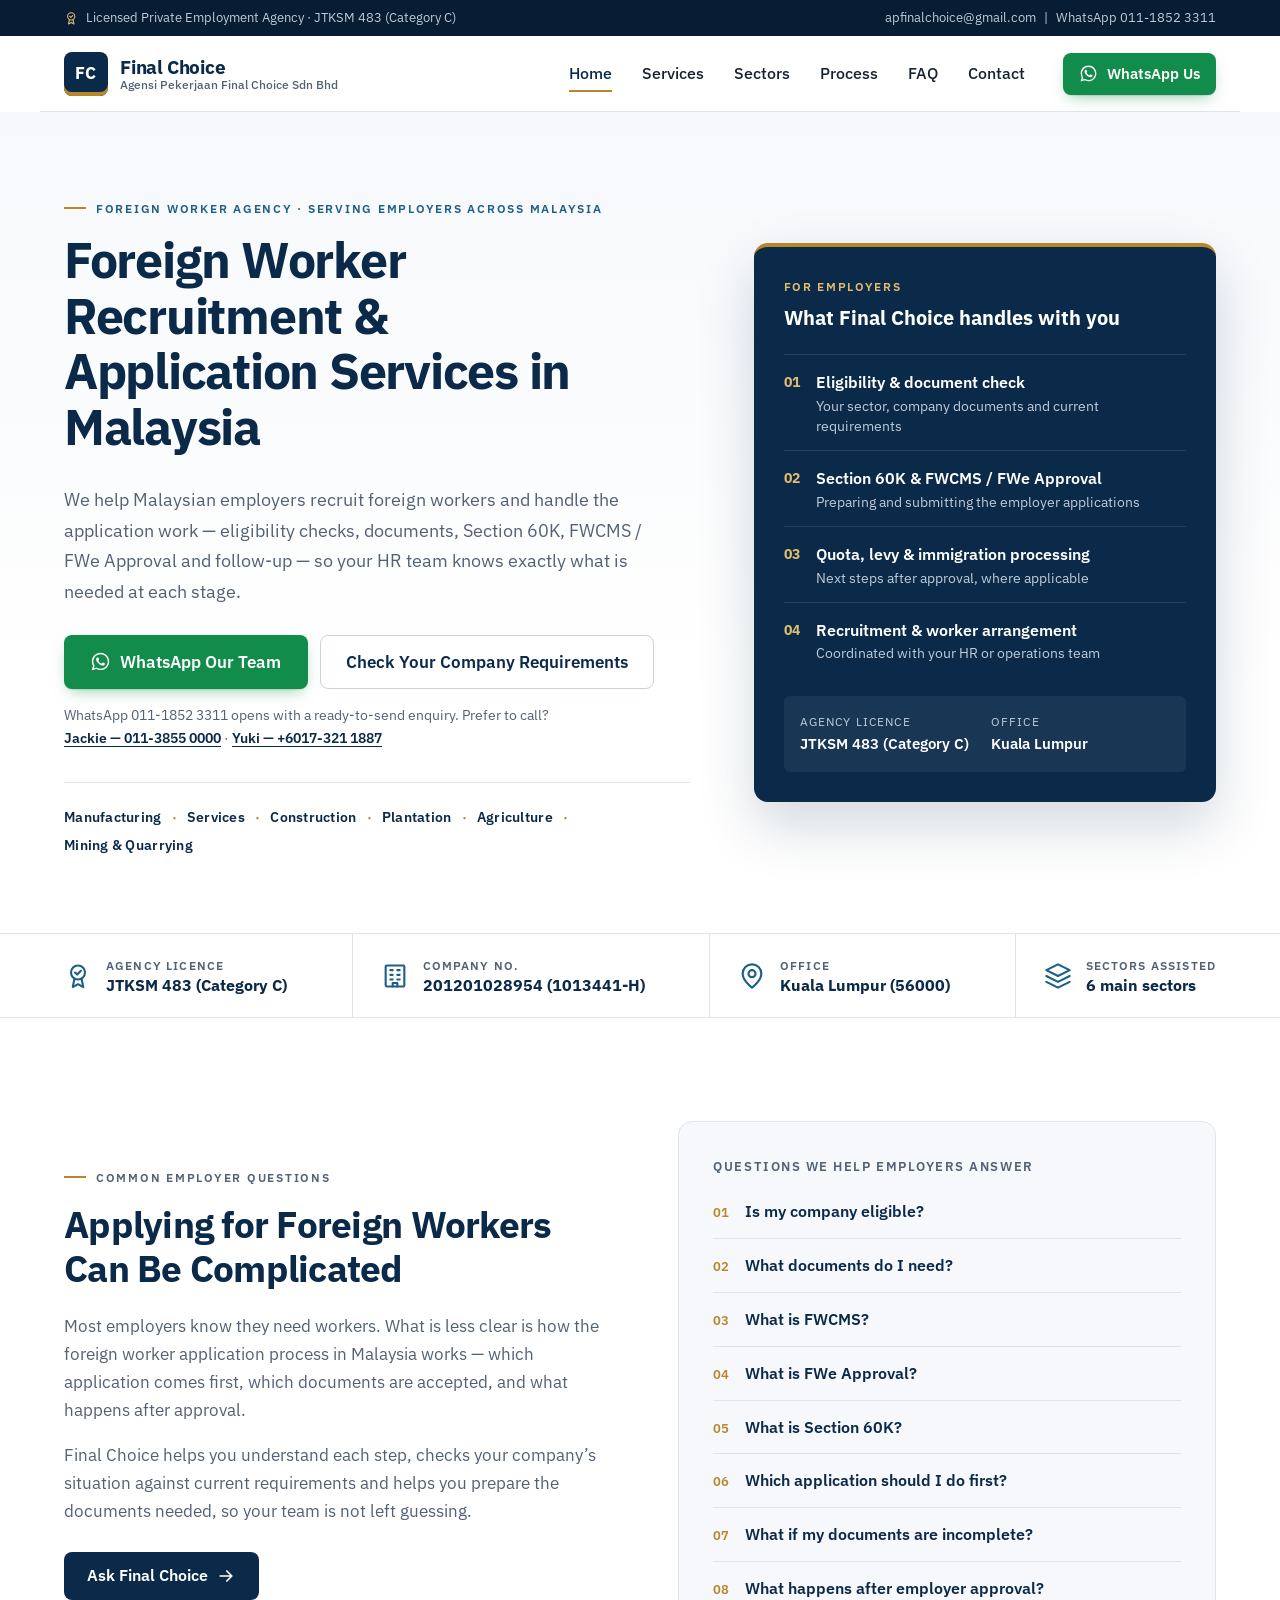
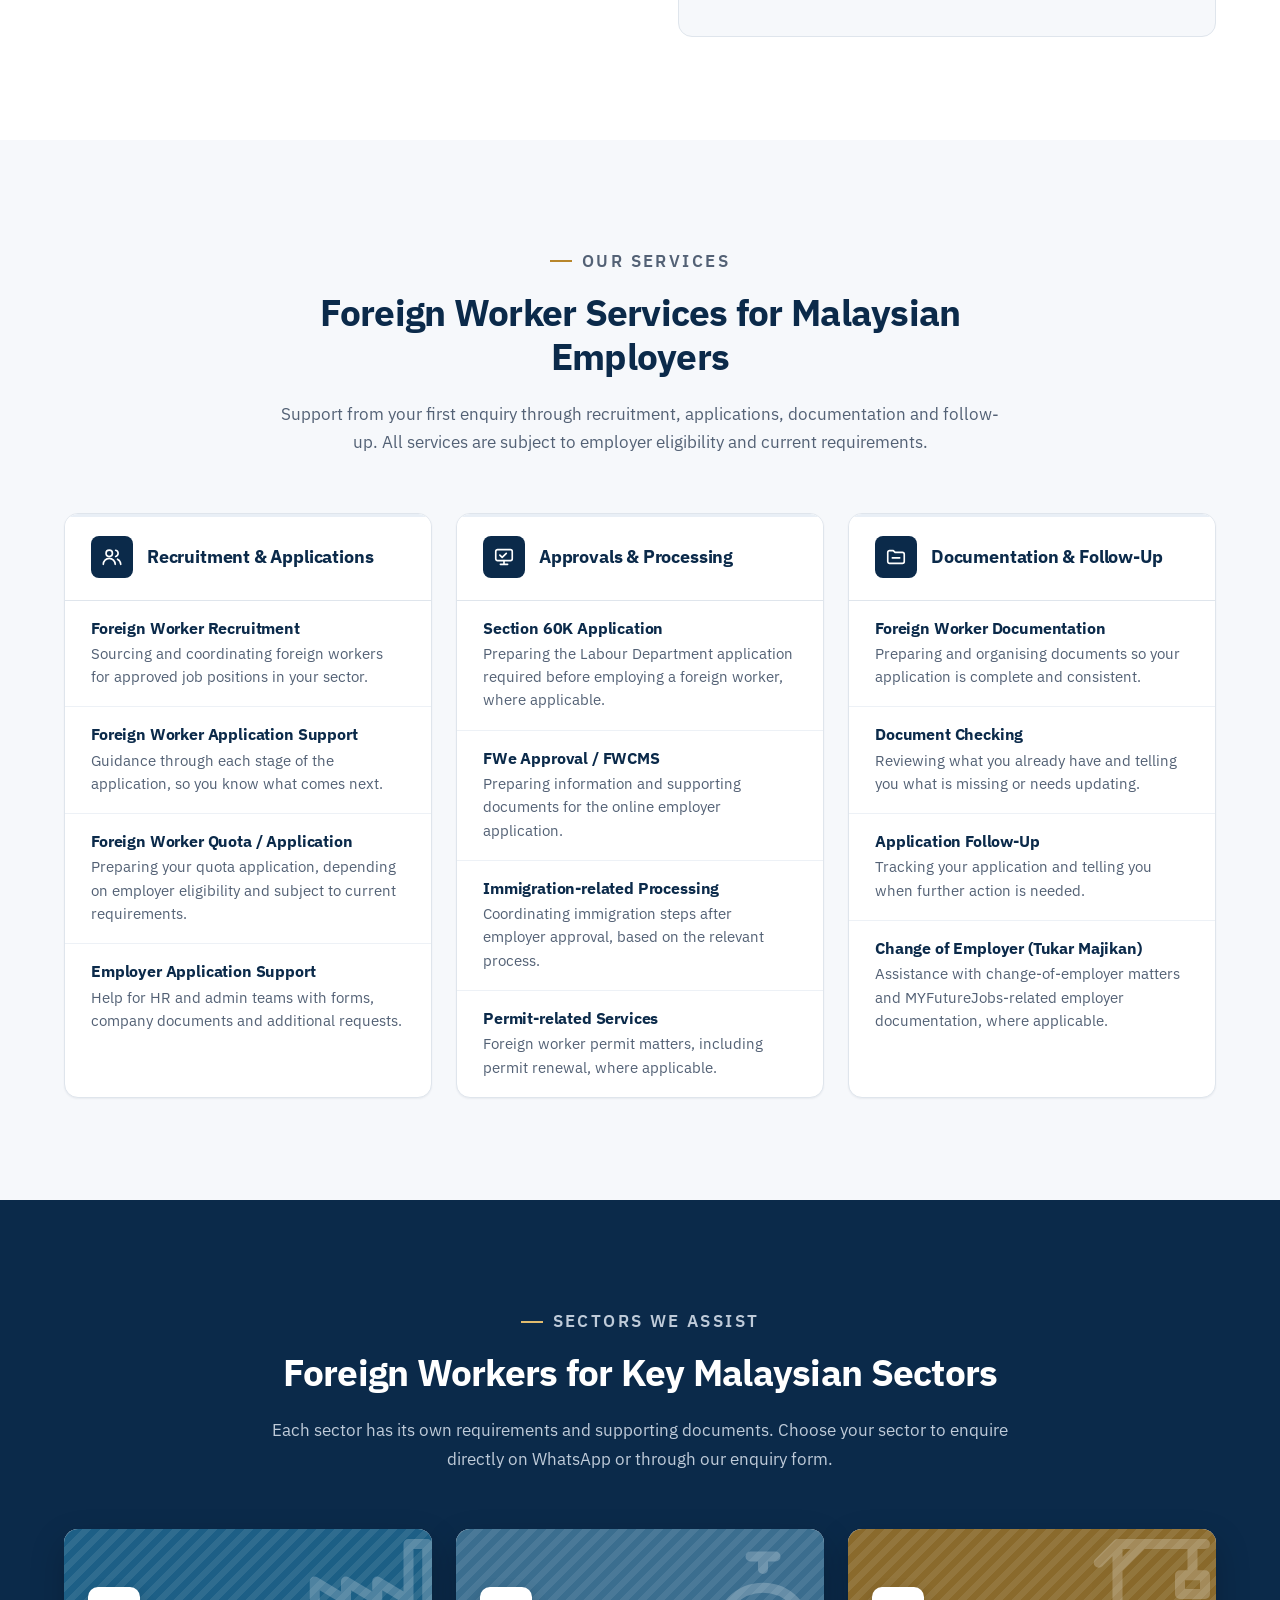
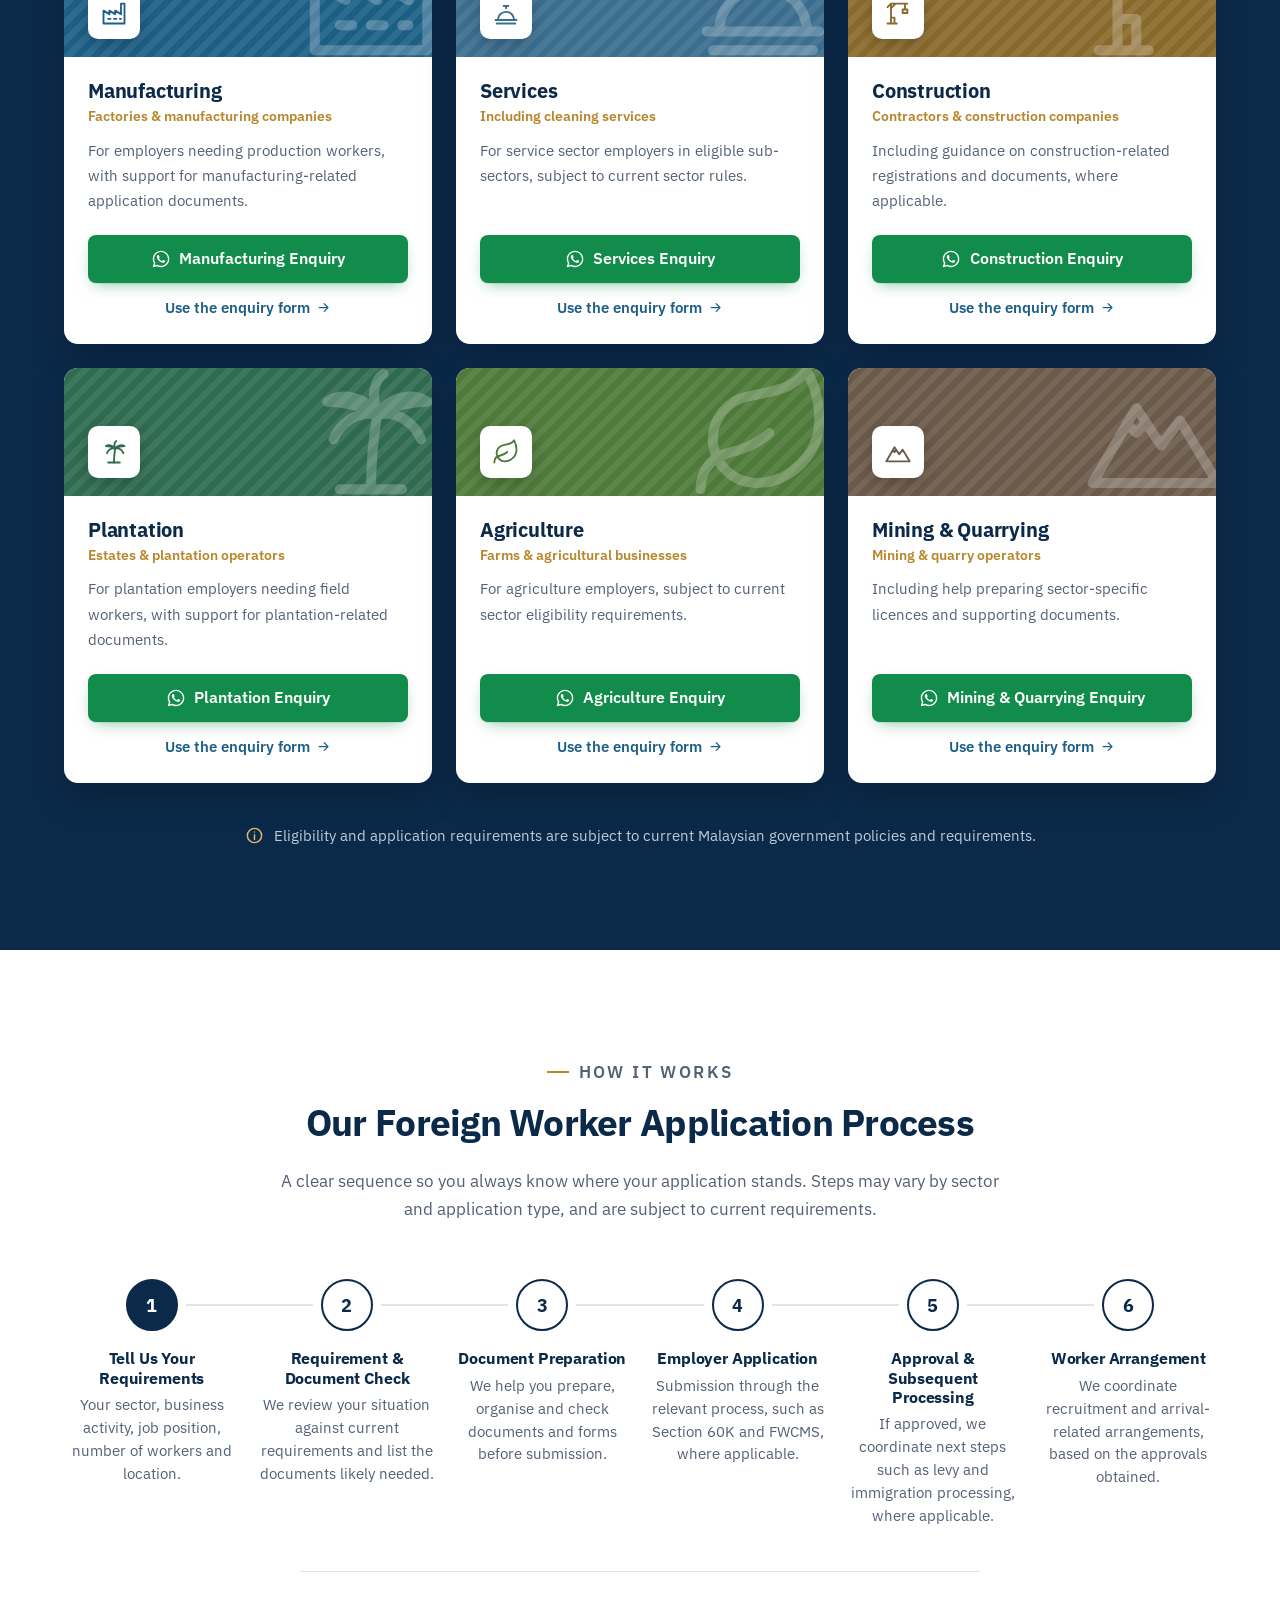
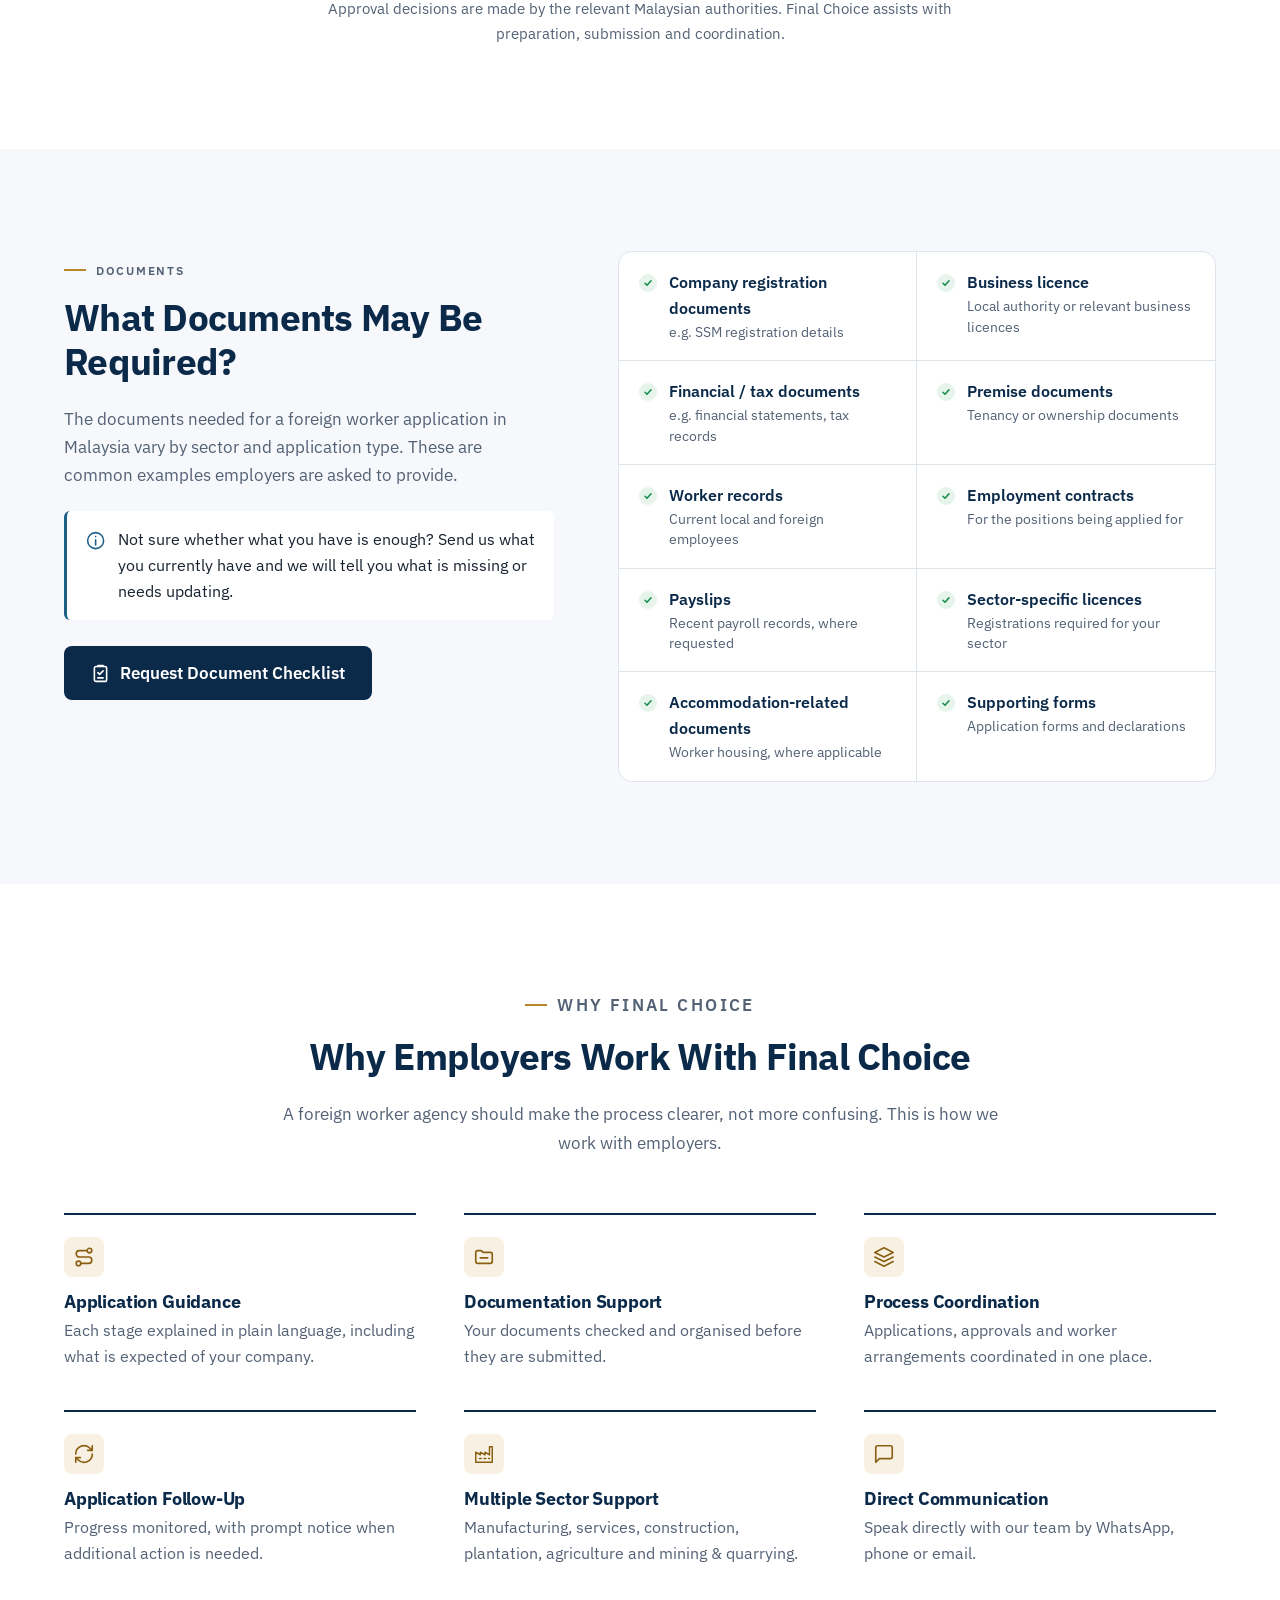
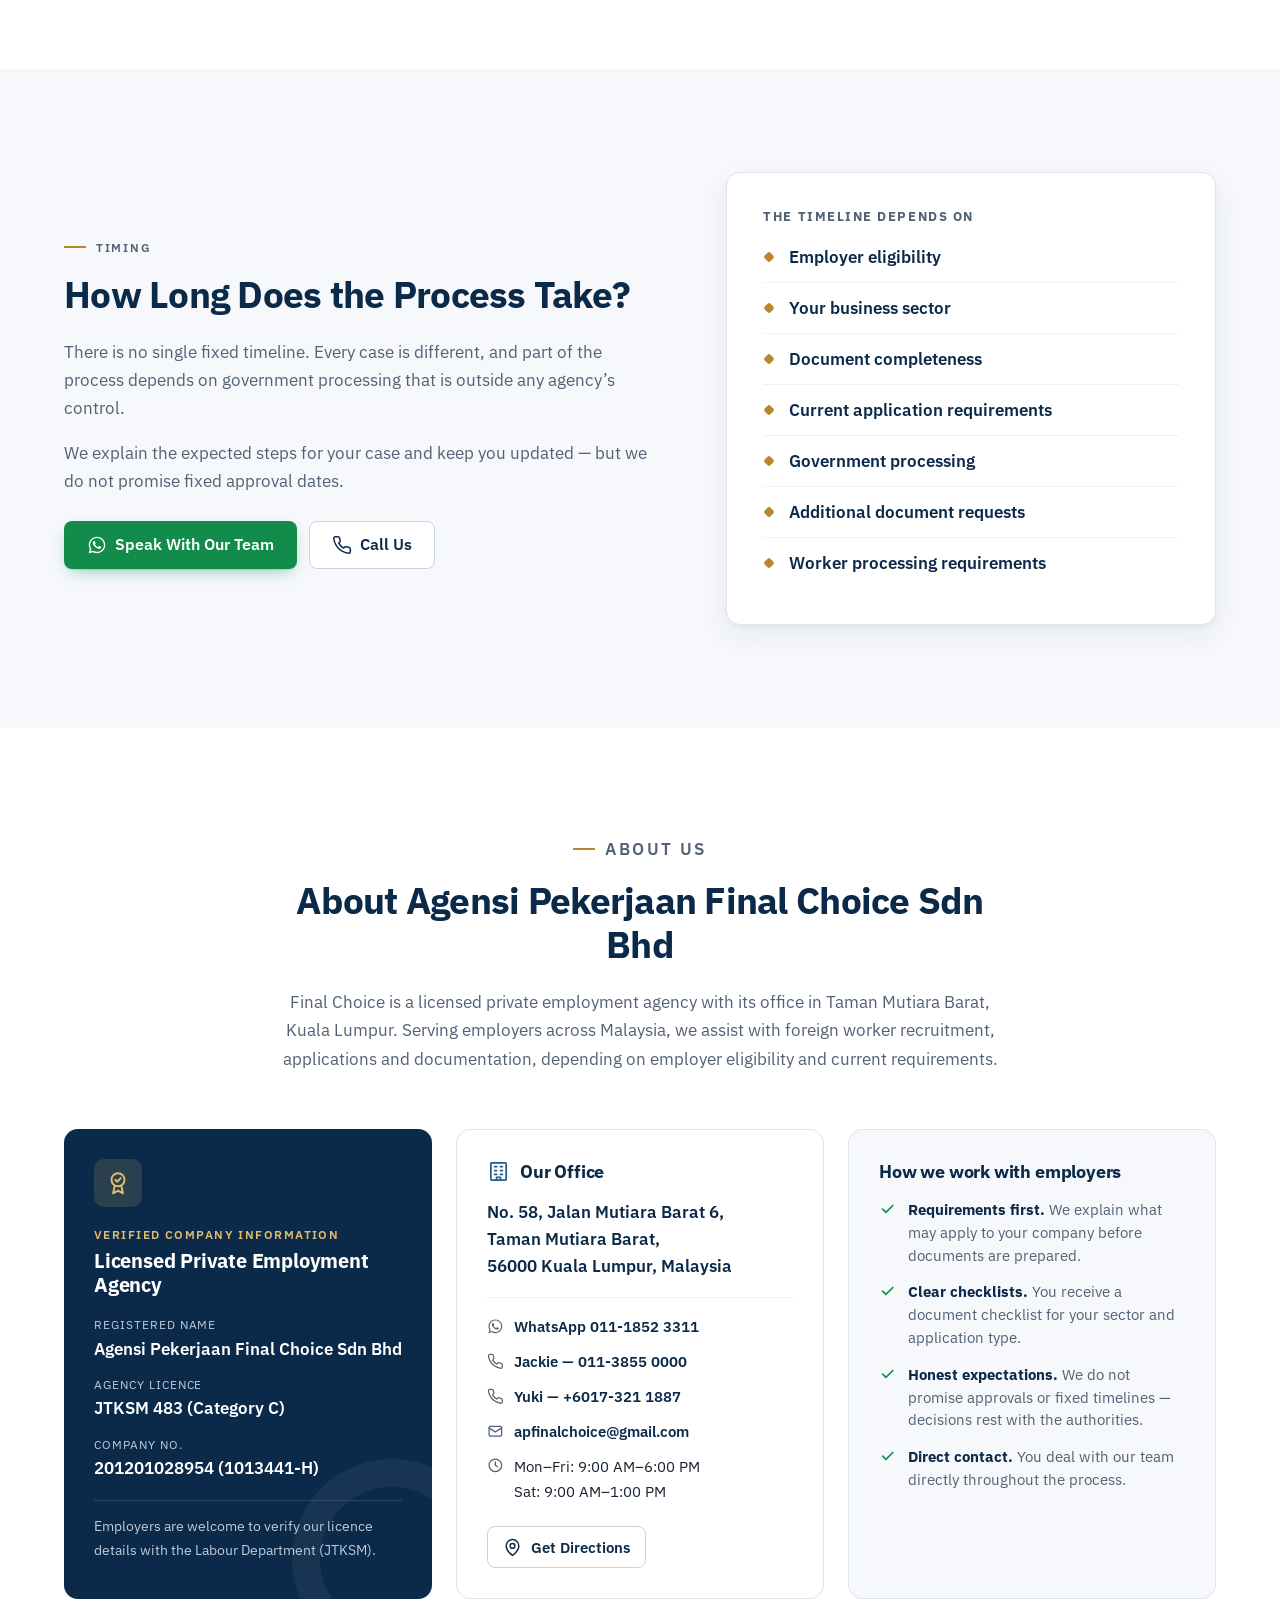
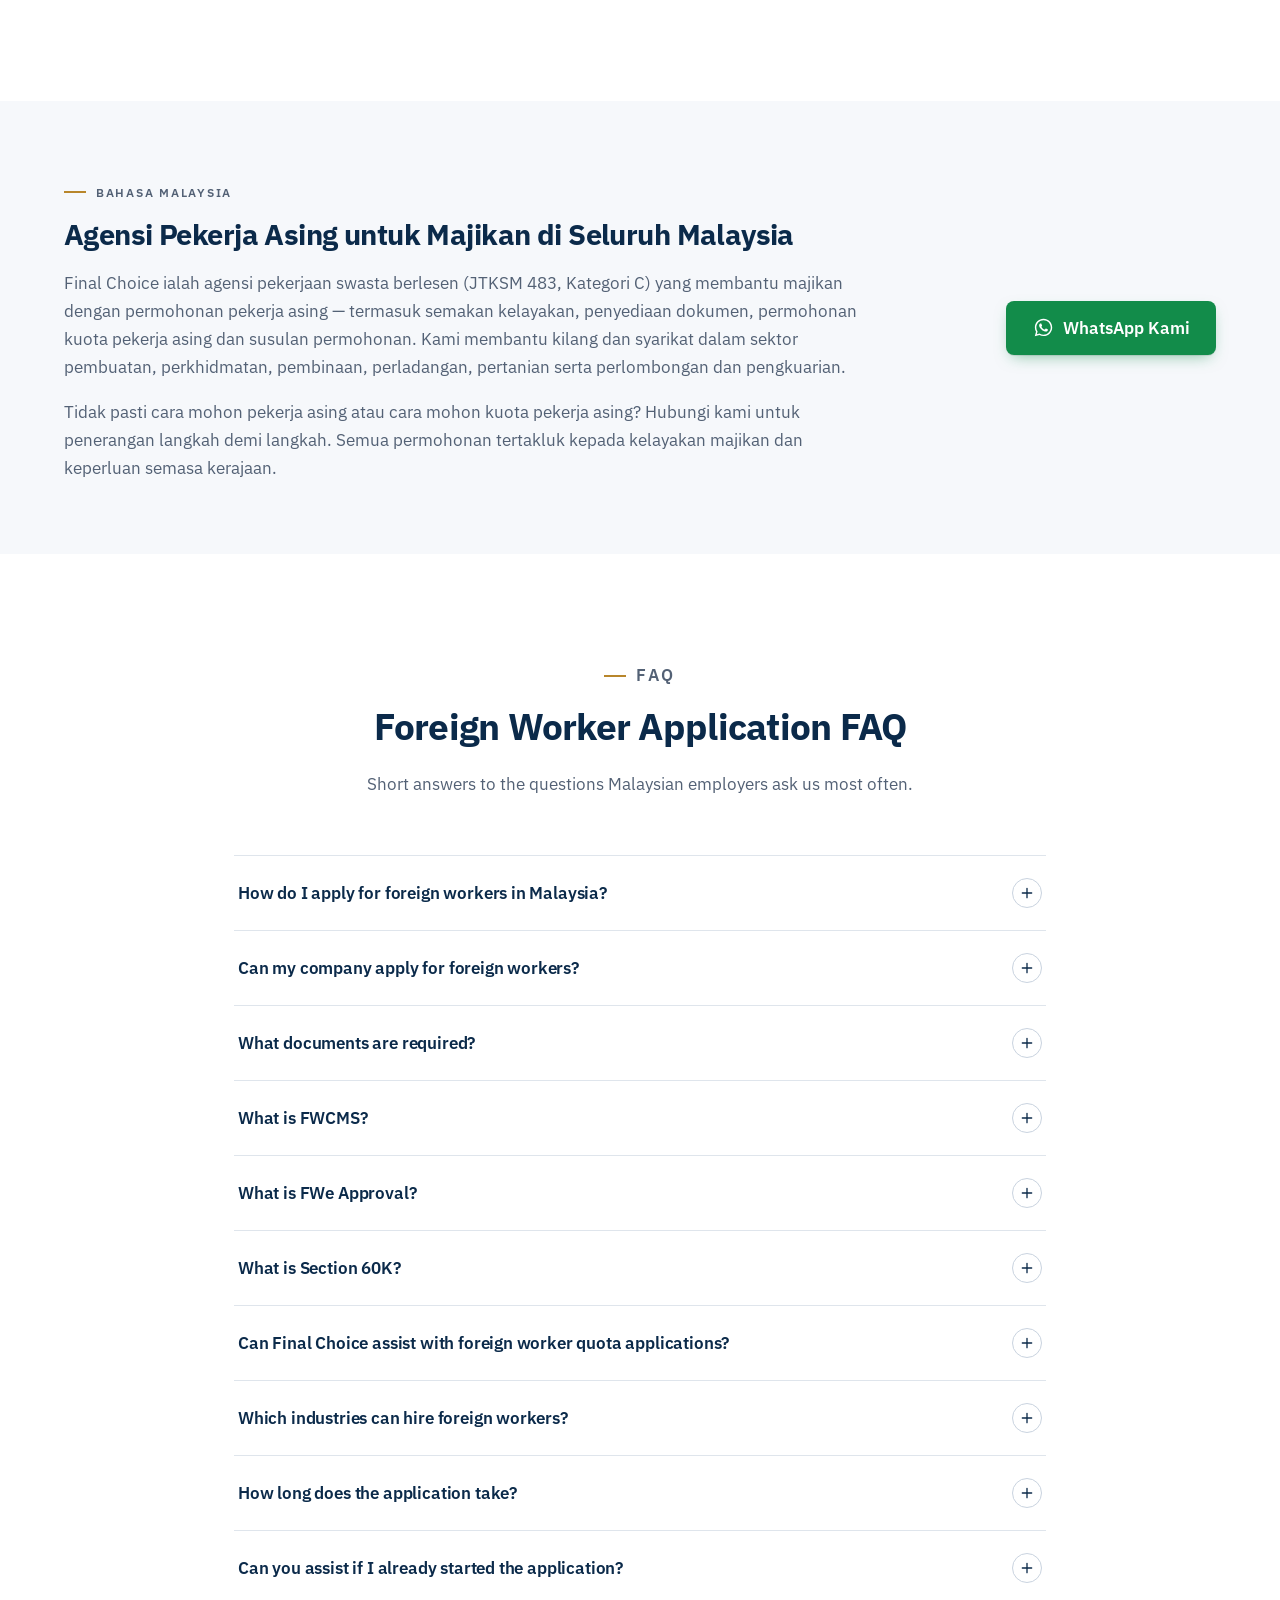
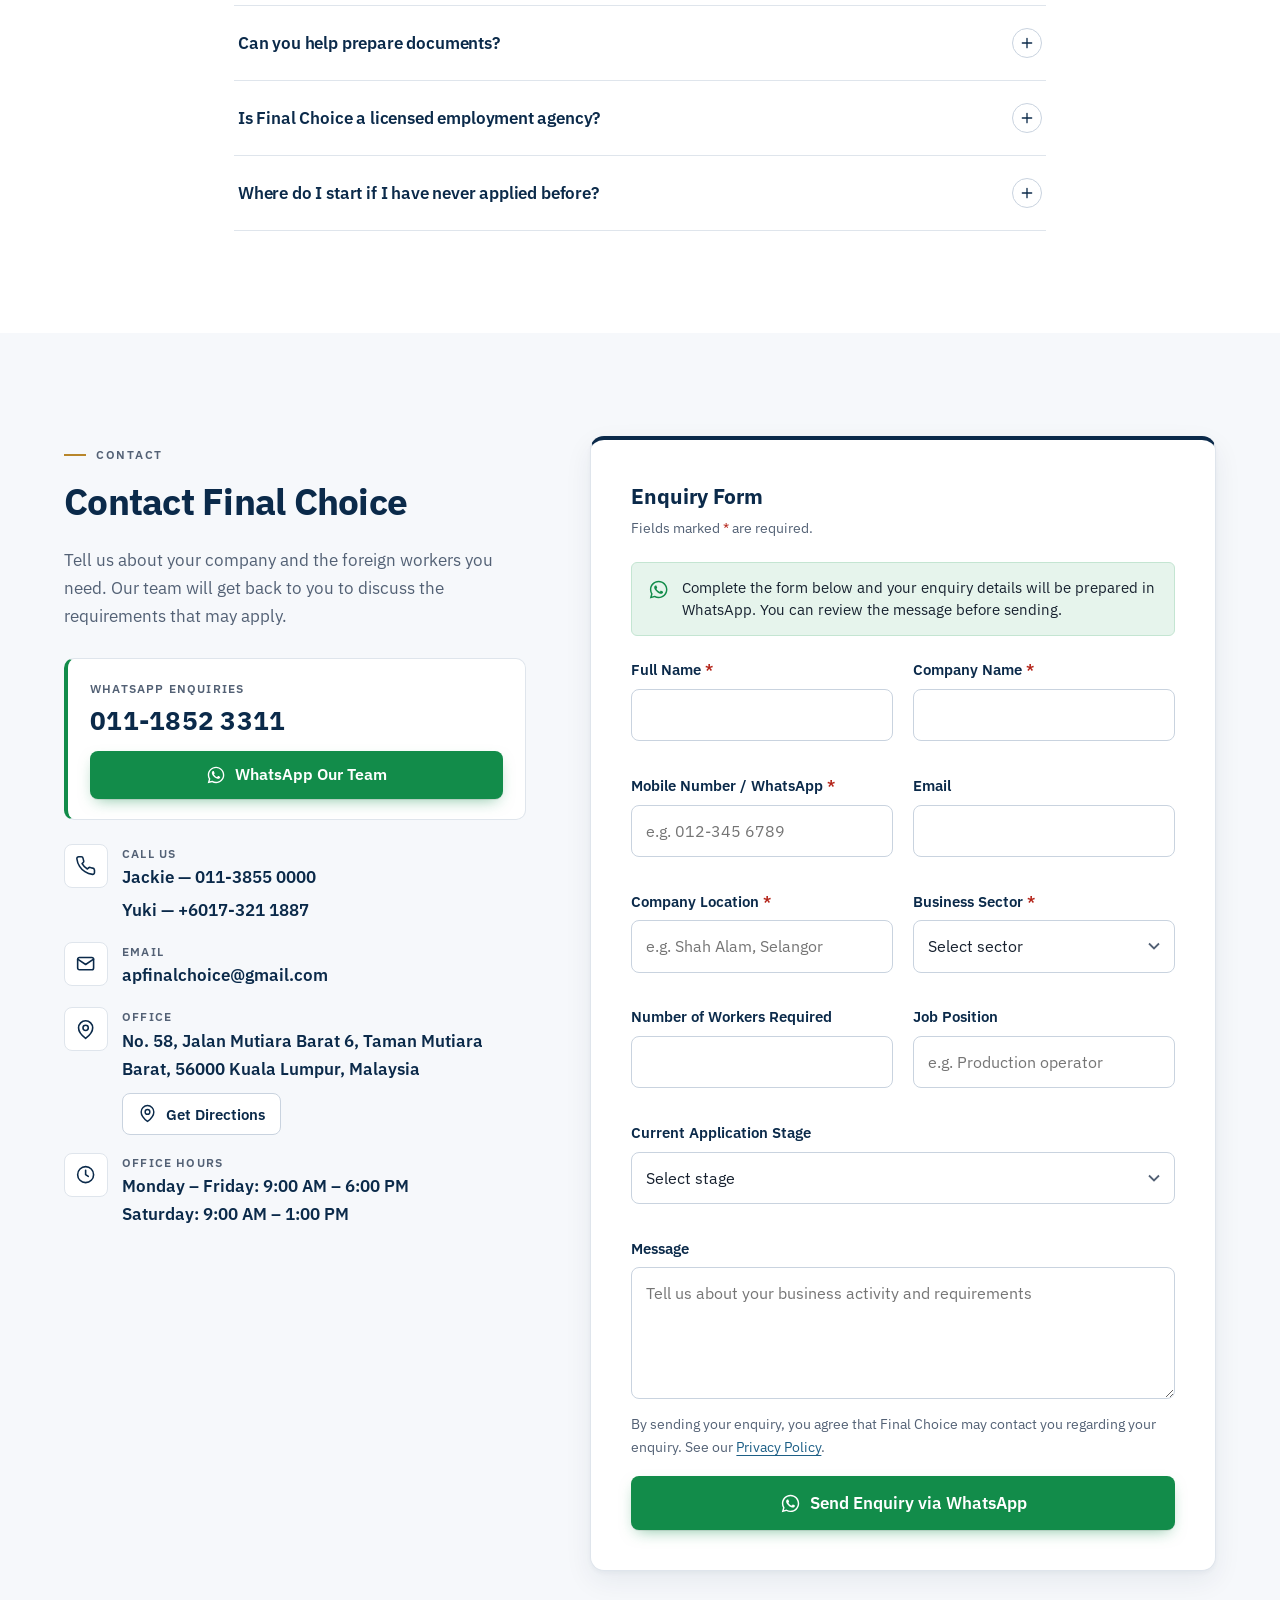
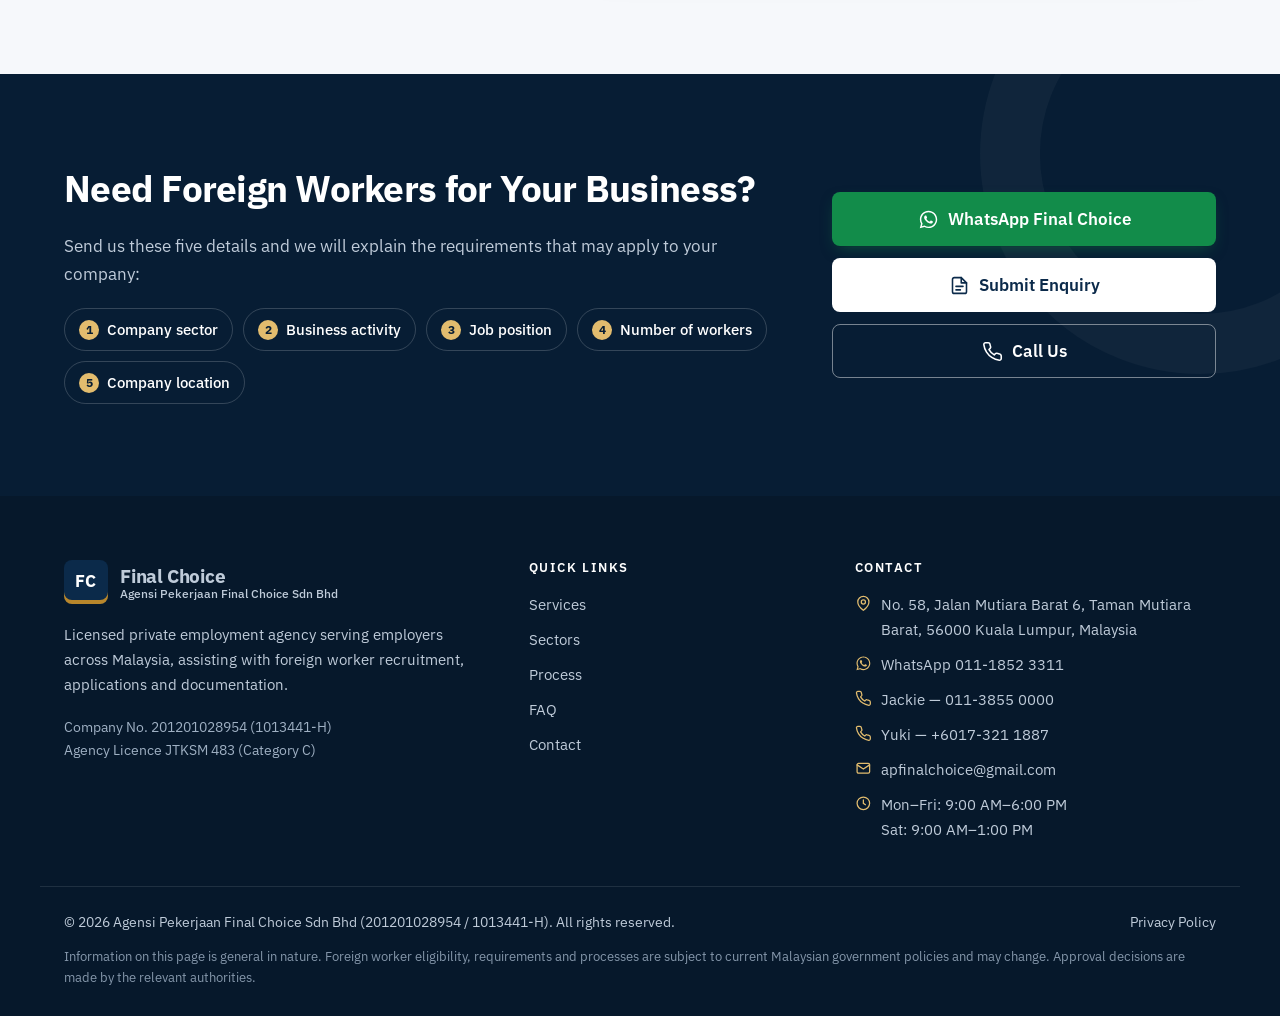
==== index.html @ ee465d8a "Initial Foreign Worker landing page" ====
<!DOCTYPE html>
<html lang="en-MY" class="no-js">
<head>
  <meta charset="utf-8">
  <meta name="viewport" content="width=device-width, initial-scale=1">

  <!-- ============================================================
       SEO METADATA
       TEMPORARY TEST URL: https://yukisph88.github.io/final-choice-foreign-worker/
       is used below for the canonical, og:url, og:image, twitter:image and the
       JSON-LD URLs while the site is tested on GitHub Pages.

       [CANONICAL_DOMAIN] — when the final company domain is connected, replace
       EVERY "https://yukisph88.github.io/final-choice-foreign-worker/" in this
       file (and in robots.txt + sitemap.xml) with "https://[CANONICAL_DOMAIN]/".
       Search for: yukisph88.github.io
       ============================================================ -->
  <title>Foreign Worker Agency Malaysia | Final Choice</title>
  <meta name="description" content="Looking for foreign workers in Malaysia? Final Choice assists employers with recruitment, applications, FWCMS, documentation and foreign worker processing.">
  <meta name="robots" content="index, follow, max-image-preview:large">
  <link rel="canonical" href="https://yukisph88.github.io/final-choice-foreign-worker/"><!-- TEMPORARY: replace with https://[CANONICAL_DOMAIN]/ -->
  <meta name="theme-color" content="#0b2a4a">
  <meta name="format-detection" content="telephone=no">

  <!-- Google Search Console verification (HTML tag method) — paste your tag here:
  <meta name="google-site-verification" content="[GSC_VERIFICATION_CODE]">
  -->

  <!-- Open Graph -->
  <meta property="og:type" content="website">
  <meta property="og:locale" content="en_MY">
  <meta property="og:site_name" content="Final Choice">
  <meta property="og:title" content="Foreign Worker Recruitment & Application Services in Malaysia | Final Choice">
  <meta property="og:description" content="Licensed private employment agency serving employers across Malaysia, helping with foreign worker recruitment, Section 60K, FWCMS/FWe Approval and documentation.">
  <meta property="og:url" content="https://yukisph88.github.io/final-choice-foreign-worker/">
  <meta property="og:image" content="https://yukisph88.github.io/final-choice-foreign-worker/assets/images/og-image.jpg">
  <meta property="og:image:width" content="1200">
  <meta property="og:image:height" content="630">
  <meta property="og:image:alt" content="Final Choice – Foreign worker recruitment and application services in Malaysia">

  <!-- Twitter / X card -->
  <meta name="twitter:card" content="summary_large_image">
  <meta name="twitter:title" content="Foreign Worker Agency Malaysia | Final Choice">
  <meta name="twitter:description" content="Recruitment, applications, FWCMS, documentation and foreign worker processing support for Malaysian employers.">
  <meta name="twitter:image" content="https://yukisph88.github.io/final-choice-foreign-worker/assets/images/og-image.jpg">

  <link rel="icon" href="assets/favicon/favicon.svg" type="image/svg+xml">
  <!-- Optional: <link rel="apple-touch-icon" href="assets/favicon/apple-touch-icon.png"> (180x180 PNG) -->

  <link rel="preconnect" href="https://fonts.googleapis.com">
  <link rel="preconnect" href="https://fonts.gstatic.com" crossorigin>
  <link href="https://fonts.googleapis.com/css2?family=IBM+Plex+Sans:wght@400;500;600;700&display=swap" rel="stylesheet">

  <link rel="stylesheet" href="styles.css">
  <script>document.documentElement.classList.replace('no-js','js');</script>

  <!-- ============================================================
       ANALYTICS PLACEHOLDERS (uncomment after you have real IDs)
       The site works normally while these stay commented out.
       Click events are already pushed to window.dataLayer by script.js:
       whatsapp_click, phone_click (contact: jackie / yuki), call_menu_open,
       form_whatsapp_handoff, sector_enquiry, checklist_click, email_click.
       ============================================================
  >>> GOOGLE ANALYTICS 4 — paste your Measurement ID in BOTH places below
      (replace G-XXXXXXXXXX), then remove the comment markers around this block:
  <script async src="https://www.googletagmanager.com/gtag/js?id=G-XXXXXXXXXX"></script>
  <script>
    window.dataLayer = window.dataLayer || [];
    function gtag(){dataLayer.push(arguments);}
    gtag('js', new Date());
    gtag('config', 'G-XXXXXXXXXX');
  </script>

  Meta Pixel (only if required) — replace [PIXEL_ID]:
  <script>
    !function(f,b,e,v,n,t,s){if(f.fbq)return;n=f.fbq=function(){n.callMethod?
    n.callMethod.apply(n,arguments):n.queue.push(arguments)};if(!f._fbq)f._fbq=n;
    n.push=n;n.loaded=!0;n.version='2.0';n.queue=[];t=b.createElement(e);t.async=!0;
    t.src=v;s=b.getElementsByTagName(e)[0];s.parentNode.insertBefore(t,s)}(window,
    document,'script','https://connect.facebook.net/en_US/fbevents.js');
    fbq('init', '[PIXEL_ID]'); fbq('track', 'PageView');
  </script>
  -->

  <!-- ============================================================
       STRUCTURED DATA (JSON-LD)
       URLs use the TEMPORARY GitHub Pages address — replace with
       https://[CANONICAL_DOMAIN]/ when the final domain is live.
       When the real logo is added, add:  "logo": "https://.../assets/images/logo.png",
       When you have social profiles, add:  "sameAs": ["https://facebook.com/...", ...]
       ============================================================ -->
  <script type="application/ld+json">
  {
    "@context": "https://schema.org",
    "@graph": [
      {
        "@type": "EmploymentAgency",
        "@id": "https://yukisph88.github.io/final-choice-foreign-worker/#organization",
        "name": "Agensi Pekerjaan Final Choice Sdn Bhd",
        "alternateName": "Final Choice",
        "legalName": "Agensi Pekerjaan Final Choice Sdn Bhd",
        "identifier": [
          { "@type": "PropertyValue", "propertyID": "SSM Company Registration No.", "value": "201201028954 (1013441-H)" },
          { "@type": "PropertyValue", "propertyID": "JTKSM Private Employment Agency Licence", "value": "JTKSM 483 (Category C)" }
        ],
        "url": "https://yukisph88.github.io/final-choice-foreign-worker/",
        "image": "https://yukisph88.github.io/final-choice-foreign-worker/assets/images/og-image.jpg",
        "description": "Licensed private employment agency serving employers across Malaysia, assisting with foreign worker recruitment, applications, documentation and related employer support services.",
        "telephone": "+601118523311",
        "email": "apfinalchoice@gmail.com",
        "address": {
          "@type": "PostalAddress",
          "streetAddress": "No. 58, Jalan Mutiara Barat 6, Taman Mutiara Barat",
          "addressLocality": "Kuala Lumpur",
          "addressRegion": "Wilayah Persekutuan Kuala Lumpur",
          "postalCode": "56000",
          "addressCountry": "MY"
        },
        "hasMap": "https://www.google.com/maps/search/?api=1&query=No.+58+Jalan+Mutiara+Barat+6+Taman+Mutiara+Barat+56000+Kuala+Lumpur",
        "openingHoursSpecification": [
          { "@type": "OpeningHoursSpecification", "dayOfWeek": ["Monday", "Tuesday", "Wednesday", "Thursday", "Friday"], "opens": "09:00", "closes": "18:00" },
          { "@type": "OpeningHoursSpecification", "dayOfWeek": "Saturday", "opens": "09:00", "closes": "13:00" }
        ],
        "areaServed": { "@type": "Country", "name": "Malaysia" },
        "knowsLanguage": ["en", "ms"]
      },
      {
        "@type": "WebPage",
        "@id": "https://yukisph88.github.io/final-choice-foreign-worker/#webpage",
        "url": "https://yukisph88.github.io/final-choice-foreign-worker/",
        "name": "Foreign Worker Agency Malaysia | Final Choice",
        "description": "Looking for foreign workers in Malaysia? Final Choice assists employers with recruitment, applications, FWCMS, documentation and foreign worker processing.",
        "inLanguage": "en-MY",
        "about": { "@id": "https://yukisph88.github.io/final-choice-foreign-worker/#organization" },
        "publisher": { "@id": "https://yukisph88.github.io/final-choice-foreign-worker/#organization" }
      },
      {
        "@type": "Service",
        "name": "Foreign Worker Recruitment & Application Services",
        "serviceType": "Foreign worker recruitment and application support",
        "provider": { "@id": "https://yukisph88.github.io/final-choice-foreign-worker/#organization" },
        "areaServed": { "@type": "Country", "name": "Malaysia" },
        "audience": { "@type": "BusinessAudience", "name": "Malaysian employers" },
        "hasOfferCatalog": {
          "@type": "OfferCatalog",
          "name": "Foreign worker services",
          "itemListElement": [
            { "@type": "Offer", "itemOffered": { "@type": "Service", "name": "Foreign Worker Recruitment" } },
            { "@type": "Offer", "itemOffered": { "@type": "Service", "name": "Foreign Worker Application Support" } },
            { "@type": "Offer", "itemOffered": { "@type": "Service", "name": "Foreign Worker Quota Application Assistance" } },
            { "@type": "Offer", "itemOffered": { "@type": "Service", "name": "FWe Approval / FWCMS Application Assistance" } },
            { "@type": "Offer", "itemOffered": { "@type": "Service", "name": "Section 60K Application Support" } },
            { "@type": "Offer", "itemOffered": { "@type": "Service", "name": "Foreign Worker Documentation" } },
            { "@type": "Offer", "itemOffered": { "@type": "Service", "name": "Foreign Worker Permit Renewal" } }
          ]
        }
      },
      {
        "@type": "FAQPage",
        "@id": "https://yukisph88.github.io/final-choice-foreign-worker/#faq",
        "mainEntity": [
          { "@type": "Question", "name": "How do I apply for foreign workers in Malaysia?", "acceptedAnswer": { "@type": "Answer", "text": "Generally, employers first confirm eligibility for their sector, prepare company documents and complete the required employer applications, which may include Section 60K and FWCMS or FWe Approval-related steps, before worker recruitment and immigration processing. The exact steps depend on current government requirements. Final Choice can guide you through each stage." } },
          { "@type": "Question", "name": "Can my company apply for foreign workers?", "acceptedAnswer": { "@type": "Answer", "text": "It depends on your sector, business activity, company documents and current Malaysian government policies. Send us your company details and we will help you check which requirements may apply." } },
          { "@type": "Question", "name": "What documents are required?", "acceptedAnswer": { "@type": "Answer", "text": "Common documents include company registration documents, business licences, financial or tax documents, premise documents, worker records and sector-specific licences. Requirements vary by sector and application type, so ask us for a checklist for your company." } },
          { "@type": "Question", "name": "What is FWCMS?", "acceptedAnswer": { "@type": "Answer", "text": "FWCMS (Foreign Workers Centralized Management System) is an online system used for certain foreign worker-related applications and processing in Malaysia. Final Choice assists employers with preparing the information and documents needed for these submissions." } },
          { "@type": "Question", "name": "What is FWe Approval?", "acceptedAnswer": { "@type": "Answer", "text": "FWe Approval is an employer approval stage within the current foreign worker application process. Because procedures and requirements can change, we check the current process with you before preparing your documents." } },
          { "@type": "Question", "name": "What is Section 60K?", "acceptedAnswer": { "@type": "Answer", "text": "Section 60K of the Employment Act 1955 generally requires employers to obtain approval from the Labour Department before employing a foreign worker. Final Choice helps employers prepare this application and its supporting documents, where applicable." } },
          { "@type": "Question", "name": "Can Final Choice assist with foreign worker quota applications?", "acceptedAnswer": { "@type": "Answer", "text": "Yes. We assist employers with foreign worker quota applications, including document preparation and follow-up, subject to employer eligibility and current requirements. Approval decisions are made by the relevant authorities." } },
          { "@type": "Question", "name": "Which industries can hire foreign workers?", "acceptedAnswer": { "@type": "Answer", "text": "Foreign workers may generally be employed in approved sectors such as manufacturing, services, construction, plantation, agriculture and mining and quarrying. Eligible sub-sectors and job positions are subject to current Malaysian government policies." } },
          { "@type": "Question", "name": "How long does the application take?", "acceptedAnswer": { "@type": "Answer", "text": "There is no single fixed timeline. It depends on employer eligibility, sector, document completeness, government processing and any additional requests. We will explain the expected steps for your case, but processing times cannot be guaranteed." } },
          { "@type": "Question", "name": "Can you assist if I already started the application?", "acceptedAnswer": { "@type": "Answer", "text": "Yes. Tell us which stage your application is at and share what has been submitted. We will review it and advise on the next steps, where applicable." } },
          { "@type": "Question", "name": "Can you help prepare documents?", "acceptedAnswer": { "@type": "Answer", "text": "Yes. We help employers check, prepare and organise application documents and forms, and we let you know if anything is missing or needs correction." } },
          { "@type": "Question", "name": "Is Final Choice a licensed employment agency?", "acceptedAnswer": { "@type": "Answer", "text": "Yes. Agensi Pekerjaan Final Choice Sdn Bhd (201201028954 / 1013441-H) holds private employment agency licence JTKSM 483 (Category C). Our office is in Taman Mutiara Barat, Kuala Lumpur." } },
          { "@type": "Question", "name": "Where do I start if I have never applied before?", "acceptedAnswer": { "@type": "Answer", "text": "Start by sending us your company sector, business activity, job position, number of workers needed and company location. We will explain the likely requirements and the first steps for your company." } }
        ]
      }
    ]
  }
  </script>
</head>

<body>
  <!-- Icon sprite -->
  <svg xmlns="http://www.w3.org/2000/svg" style="display:none" aria-hidden="true">
    <symbol id="i-whatsapp" viewBox="0 0 24 24"><path fill="currentColor" d="M12.04 2C6.58 2 2.13 6.45 2.13 11.91c0 1.75.46 3.45 1.32 4.95L2.05 22l5.25-1.38a9.9 9.9 0 0 0 4.74 1.21c5.46 0 9.91-4.45 9.91-9.91S17.5 2 12.04 2Zm0 18.15a8.2 8.2 0 0 1-4.19-1.15l-.3-.18-3.12.82.83-3.04-.2-.31a8.2 8.2 0 0 1-1.26-4.38c0-4.54 3.7-8.24 8.25-8.24 4.54 0 8.24 3.7 8.24 8.24 0 4.55-3.7 8.24-8.25 8.24Zm4.52-6.16c-.25-.12-1.47-.72-1.69-.81-.23-.08-.39-.12-.56.12-.17.25-.64.81-.78.97-.14.17-.29.19-.54.06-.25-.12-1.05-.39-1.99-1.23-.74-.66-1.23-1.47-1.38-1.72-.14-.25-.02-.38.11-.51.11-.11.25-.29.37-.43.13-.15.17-.25.25-.42.08-.17.04-.31-.02-.43-.06-.13-.56-1.34-.76-1.84-.2-.48-.41-.42-.56-.43h-.48c-.17 0-.43.06-.66.31-.22.25-.86.85-.86 2.07 0 1.22.89 2.4 1.01 2.56.12.17 1.75 2.67 4.23 3.74.59.26 1.05.41 1.41.52.59.19 1.13.16 1.56.1.48-.07 1.47-.6 1.67-1.18.21-.58.21-1.07.14-1.18-.06-.1-.22-.16-.47-.28Z"/></symbol>
    <symbol id="i-phone" viewBox="0 0 24 24"><path fill="none" stroke="currentColor" stroke-width="1.8" stroke-linecap="round" stroke-linejoin="round" d="M22 16.9v3a2 2 0 0 1-2.2 2 19.8 19.8 0 0 1-8.6-3.1 19.5 19.5 0 0 1-6-6A19.8 19.8 0 0 1 2.1 4.2 2 2 0 0 1 4.1 2h3a2 2 0 0 1 2 1.7c.1.9.4 1.8.7 2.7a2 2 0 0 1-.5 2.1L8 9.8a16 16 0 0 0 6 6l1.3-1.3a2 2 0 0 1 2.1-.4c.9.3 1.8.6 2.7.7a2 2 0 0 1 1.7 2Z"/></symbol>
    <symbol id="i-mail" viewBox="0 0 24 24"><g fill="none" stroke="currentColor" stroke-width="1.8" stroke-linecap="round" stroke-linejoin="round"><rect x="3" y="5" width="18" height="14" rx="2"/><path d="m3 7 9 6 9-6"/></g></symbol>
    <symbol id="i-pin" viewBox="0 0 24 24"><g fill="none" stroke="currentColor" stroke-width="1.8" stroke-linecap="round" stroke-linejoin="round"><path d="M20 10c0 6-8 12-8 12s-8-6-8-12a8 8 0 0 1 16 0Z"/><circle cx="12" cy="10" r="3"/></g></symbol>
    <symbol id="i-clock" viewBox="0 0 24 24"><g fill="none" stroke="currentColor" stroke-width="1.8" stroke-linecap="round"><circle cx="12" cy="12" r="9"/><path d="M12 7v5l3 2"/></g></symbol>
    <symbol id="i-form" viewBox="0 0 24 24"><g fill="none" stroke="currentColor" stroke-width="1.8" stroke-linecap="round" stroke-linejoin="round"><path d="M14 3H6a2 2 0 0 0-2 2v14a2 2 0 0 0 2 2h12a2 2 0 0 0 2-2V9Z"/><path d="M14 3v6h6M8 13h8M8 17h5"/></g></symbol>
    <symbol id="i-check" viewBox="0 0 24 24"><path fill="none" stroke="currentColor" stroke-width="2.2" stroke-linecap="round" stroke-linejoin="round" d="m5 12.5 4.5 4.5L19 7.5"/></symbol>
    <symbol id="i-arrow" viewBox="0 0 24 24"><path fill="none" stroke="currentColor" stroke-width="2" stroke-linecap="round" stroke-linejoin="round" d="M5 12h14m-6-6 6 6-6 6"/></symbol>
    <symbol id="i-users" viewBox="0 0 24 24"><g fill="none" stroke="currentColor" stroke-width="1.8" stroke-linecap="round" stroke-linejoin="round"><circle cx="9" cy="8" r="3.5"/><path d="M2.5 20a6.5 6.5 0 0 1 13 0"/><path d="M16 4.6a3.5 3.5 0 0 1 0 6.8M18 14.4a6.5 6.5 0 0 1 3.5 5.6"/></g></symbol>
    <symbol id="i-clipboard" viewBox="0 0 24 24"><g fill="none" stroke="currentColor" stroke-width="1.8" stroke-linecap="round" stroke-linejoin="round"><rect x="5" y="4" width="14" height="17" rx="2"/><path d="M9 4V3h6v1M9 11l2 2 4-4M9 17h6"/></g></symbol>
    <symbol id="i-monitor" viewBox="0 0 24 24"><g fill="none" stroke="currentColor" stroke-width="1.8" stroke-linecap="round" stroke-linejoin="round"><rect x="3" y="4" width="18" height="12" rx="2"/><path d="M8 20h8M12 16v4M7.5 10l2.5 2.5 4.5-4.5"/></g></symbol>
    <symbol id="i-folder" viewBox="0 0 24 24"><g fill="none" stroke="currentColor" stroke-width="1.8" stroke-linecap="round" stroke-linejoin="round"><path d="M3 7a2 2 0 0 1 2-2h4l2 2h8a2 2 0 0 1 2 2v8a2 2 0 0 1-2 2H5a2 2 0 0 1-2-2Z"/><path d="M8 13h8"/></g></symbol>
    <symbol id="i-refresh" viewBox="0 0 24 24"><g fill="none" stroke="currentColor" stroke-width="1.8" stroke-linecap="round" stroke-linejoin="round"><path d="M21 12a9 9 0 0 1-15.5 6.3L3 16M3 12a9 9 0 0 1 15.5-6.3L21 8"/><path d="M21 3v5h-5M3 21v-5h5"/></g></symbol>
    <symbol id="i-factory" viewBox="0 0 24 24"><g fill="none" stroke="currentColor" stroke-width="1.6" stroke-linecap="round" stroke-linejoin="round"><path d="M3 21V10l5 3V10l5 3V10l5 3V4h3v17Z"/><path d="M7 17h2M12 17h2M17 17h1"/></g></symbol>
    <symbol id="i-service" viewBox="0 0 24 24"><g fill="none" stroke="currentColor" stroke-width="1.6" stroke-linecap="round" stroke-linejoin="round"><path d="M3 18h18M5 18a7 7 0 0 1 14 0M12 8V6M10 6h4"/><path d="M4 21h16"/></g></symbol>
    <symbol id="i-crane" viewBox="0 0 24 24"><g fill="none" stroke="currentColor" stroke-width="1.6" stroke-linecap="round" stroke-linejoin="round"><path d="M6 21V4l-3 3M6 4h14M6 8l4-4M18 4v5M16 9h4v3h-4zM3 21h8M9 21v-5h-3"/></g></symbol>
    <symbol id="i-palm" viewBox="0 0 24 24"><g fill="none" stroke="currentColor" stroke-width="1.6" stroke-linecap="round" stroke-linejoin="round"><path d="M12 21c0-5 .5-9 1-12"/><path d="M13 9c-2-3-6-3.5-8-2 2.5 0 5 .5 8 2ZM13 9c2-3 6-3.5 8-2-2.5 0-5 .5-8 2ZM13 9c-1-3-.5-5.5 1-6.5M13 9c-3.5-.5-6 1.5-7 4M13 9c3.5-.5 6 1.5 7 4"/><path d="M7 21h10"/></g></symbol>
    <symbol id="i-leaf" viewBox="0 0 24 24"><g fill="none" stroke="currentColor" stroke-width="1.6" stroke-linecap="round" stroke-linejoin="round"><path d="M11 20A7 7 0 0 1 9.8 6.1C15.5 5 17 4.5 19 2c1 2 2 4.2 2 8 0 5.5-4.8 10-10 10Z"/><path d="M2 21c0-3 1.9-5.4 5.1-6C9.5 14.5 12 13 13 12"/></g></symbol>
    <symbol id="i-mountain" viewBox="0 0 24 24"><g fill="none" stroke="currentColor" stroke-width="1.6" stroke-linecap="round" stroke-linejoin="round"><path d="m2 20 7-12 4 6 3-4 6 10Z"/><path d="m7.5 10.5 1.5 1.5 1.5-1.5"/></g></symbol>
    <symbol id="i-shield" viewBox="0 0 24 24"><g fill="none" stroke="currentColor" stroke-width="1.8" stroke-linecap="round" stroke-linejoin="round"><path d="M12 22s8-4 8-10V5l-8-3-8 3v7c0 6 8 10 8 10Z"/><path d="m9 12 2 2 4-4"/></g></symbol>
    <symbol id="i-chat" viewBox="0 0 24 24"><path fill="none" stroke="currentColor" stroke-width="1.8" stroke-linecap="round" stroke-linejoin="round" d="M21 15a2 2 0 0 1-2 2H7l-4 4V5a2 2 0 0 1 2-2h14a2 2 0 0 1 2 2Z"/></symbol>
    <symbol id="i-route" viewBox="0 0 24 24"><g fill="none" stroke="currentColor" stroke-width="1.8" stroke-linecap="round" stroke-linejoin="round"><circle cx="6" cy="19" r="2.5"/><circle cx="18" cy="5" r="2.5"/><path d="M8.5 19H17a3.5 3.5 0 0 0 0-7H7a3.5 3.5 0 0 1 0-7h8.5"/></g></symbol>
    <symbol id="i-layers" viewBox="0 0 24 24"><g fill="none" stroke="currentColor" stroke-width="1.8" stroke-linecap="round" stroke-linejoin="round"><path d="m12 2 10 5-10 5L2 7Z"/><path d="m2 12 10 5 10-5M2 17l10 5 10-5"/></g></symbol>
    <symbol id="i-info" viewBox="0 0 24 24"><g fill="none" stroke="currentColor" stroke-width="1.8" stroke-linecap="round"><circle cx="12" cy="12" r="9"/><path d="M12 11v6M12 7.5h.01"/></g></symbol>
    <symbol id="i-plus" viewBox="0 0 24 24"><path fill="none" stroke="currentColor" stroke-width="2" stroke-linecap="round" d="M12 5v14M5 12h14"/></symbol>
    <symbol id="i-building" viewBox="0 0 24 24"><g fill="none" stroke="currentColor" stroke-width="1.8" stroke-linecap="round" stroke-linejoin="round"><rect x="4" y="3" width="16" height="18" rx="1"/><path d="M8 7h2M14 7h2M8 11h2M14 11h2M8 15h2M14 15h2M10 21v-3h4v3"/></g></symbol>
    <symbol id="i-badge" viewBox="0 0 24 24"><g fill="none" stroke="currentColor" stroke-width="1.8" stroke-linecap="round" stroke-linejoin="round"><circle cx="12" cy="9" r="6"/><path d="m9 14.2-1.5 7.3L12 19l4.5 2.5-1.5-7.3"/><path d="m9.5 9 1.8 1.8 3.2-3.3"/></g></symbol>
  </svg>

  <a class="skip-link" href="#main">Skip to main content</a>

  <!-- ============================== 1. HEADER ============================== -->
  <header class="site-header" id="top">
    <div class="topbar">
      <div class="container topbar-inner">
        <p><svg class="icon" aria-hidden="true"><use href="#i-badge"/></svg><span><span class="tb-long">Licensed Private Employment Agency</span><span class="tb-short">Licensed Agency</span> &middot; JTKSM 483 (Category C)</span></p>
        <p class="topbar-contact">
          <a href="mailto:apfinalchoice@gmail.com" data-track="email_click" data-track-label="topbar">apfinalchoice@gmail.com</a>
          <span aria-hidden="true">|</span>
          <a class="js-track-whatsapp" href="https://wa.me/601118523311" data-wa="general" data-track="whatsapp_click" data-track-label="topbar">WhatsApp 011-1852 3311</a>
        </p>
      </div>
    </div>
    <div class="container header-inner">
      <a class="brand" href="#home" aria-label="Final Choice – back to top">
        <!-- [REAL_LOGO] Replace this block with:
             <img src="assets/images/logo.svg" alt="Agensi Pekerjaan Final Choice Sdn Bhd" width="180" height="44"> -->
        <span class="brand-mark" aria-hidden="true">FC</span>
        <span class="brand-text">
          <span class="brand-name">Final Choice</span>
          <span class="brand-legal">Agensi Pekerjaan Final Choice Sdn Bhd</span>
        </span>
      </a>

      <!-- When sub-pages are added, change anchors to "/foreign-worker-agency-malaysia/#services" etc. -->
      <nav class="primary-nav" id="primary-nav" aria-label="Main">
        <ul>
          <li><a href="#home">Home</a></li>
          <li><a href="#services">Services</a></li>
          <li><a href="#sectors">Sectors</a></li>
          <li><a href="#process">Process</a></li>
          <li><a href="#faq">FAQ</a></li>
          <li><a href="#contact">Contact</a></li>
        </ul>
        <a class="btn btn-wa nav-cta-mobile js-track-whatsapp" href="https://wa.me/601118523311" data-wa="general" data-track="whatsapp_click" data-track-label="nav_mobile">
          <svg class="icon" aria-hidden="true"><use href="#i-whatsapp"/></svg> WhatsApp Us
        </a>
      </nav>

      <div class="header-actions">
        <a class="btn btn-wa btn-sm header-cta js-track-whatsapp" href="https://wa.me/601118523311" data-wa="general" data-track="whatsapp_click" data-track-label="header">
          <svg class="icon" aria-hidden="true"><use href="#i-whatsapp"/></svg> WhatsApp Us
        </a>
        <button class="nav-toggle" type="button" aria-controls="primary-nav" aria-expanded="false">
          <span class="sr-only">Open menu</span>
          <span class="nav-toggle-bar" aria-hidden="true"></span>
        </button>
      </div>
    </div>
  </header>

  <main id="main">

    <!-- ============================== 2. HERO ============================== -->
    <section class="hero" id="home" aria-labelledby="hero-title">
      <div class="container hero-grid">
        <div class="hero-copy">
          <p class="eyebrow">Foreign Worker Agency &middot; Serving Employers Across Malaysia</p>
          <h1 id="hero-title">Foreign Worker Recruitment &amp; Application Services in Malaysia</h1>
          <p class="hero-lead">
            We help Malaysian employers recruit foreign workers and handle the application work &mdash; eligibility checks,
            documents, Section 60K, FWCMS / FWe Approval and follow-up &mdash; so your HR team knows exactly what is needed at each stage.
          </p>

          <div class="hero-cta">
            <a class="btn btn-wa btn-lg js-track-whatsapp" href="https://wa.me/601118523311" data-wa="general" data-track="whatsapp_click" data-track-label="hero">
              <svg class="icon" aria-hidden="true"><use href="#i-whatsapp"/></svg> WhatsApp Our Team
            </a>
            <a class="btn btn-outline btn-lg" href="#contact" data-prefill-stage="Checking eligibility" data-track="cta_click" data-track-label="hero_check_requirements">
              Check Your Company Requirements
            </a>
          </div>
          <p class="cta-note">WhatsApp 011-1852 3311 opens with a ready-to-send enquiry. Prefer to call? <a class="js-track-phone" href="tel:+601138550000" data-track="phone_click" data-contact="jackie" data-track-label="hero">Jackie &mdash; 011-3855 0000</a> <span aria-hidden="true">&middot;</span> <a class="js-track-phone" href="tel:+60173211887" data-track="phone_click" data-contact="yuki" data-track-label="hero">Yuki &mdash; +6017-321 1887</a></p>

          <ul class="hero-sectors" aria-label="Sectors we assist">
            <li>Manufacturing</li><li>Services</li><li>Construction</li><li>Plantation</li><li>Agriculture</li><li>Mining &amp; Quarrying</li>
          </ul>
        </div>

        <!-- Hero panel. To use a real photo instead, replace this <div class="hero-panel"> with:
             <figure class="hero-photo"><picture>
               <source type="image/avif" srcset="assets/images/hero-800.avif 800w, assets/images/hero-1200.avif 1200w" sizes="(min-width:1024px) 520px, 100vw">
               <source type="image/webp" srcset="assets/images/hero-800.webp 800w, assets/images/hero-1200.webp 1200w" sizes="(min-width:1024px) 520px, 100vw">
               <img src="assets/images/hero-1200.jpg" width="1200" height="1000" fetchpriority="high" alt="Final Choice consultant reviewing foreign worker application documents with an employer">
             </picture></figure> -->
        <div class="hero-panel">
          <div class="hp-head">
            <p class="hp-kicker">For employers</p>
            <p class="hp-title">What Final Choice handles with you</p>
          </div>
          <ol class="hp-steps">
            <li><span class="hp-n">01</span><div><strong>Eligibility &amp; document check</strong><span>Your sector, company documents and current requirements</span></div></li>
            <li><span class="hp-n">02</span><div><strong>Section 60K &amp; FWCMS / FWe Approval</strong><span>Preparing and submitting the employer applications</span></div></li>
            <li><span class="hp-n">03</span><div><strong>Quota, levy &amp; immigration processing</strong><span>Next steps after approval, where applicable</span></div></li>
            <li><span class="hp-n">04</span><div><strong>Recruitment &amp; worker arrangement</strong><span>Coordinated with your HR or operations team</span></div></li>
          </ol>
          <dl class="hp-foot">
            <div><dt>Agency licence</dt><dd>JTKSM 483 (Category C)</dd></div>
            <div><dt>Office</dt><dd>Kuala Lumpur</dd></div>
          </dl>
        </div>
      </div>
    </section>

    <!-- Verified company details strip -->
    <section class="cred-band" aria-label="Company credentials">
      <div class="container">
        <ul class="cred-strip">
          <li><svg class="icon" aria-hidden="true"><use href="#i-badge"/></svg><div><span class="cred-label">Agency licence</span><span class="cred-value">JTKSM 483 (Category C)</span></div></li>
          <li><svg class="icon" aria-hidden="true"><use href="#i-building"/></svg><div><span class="cred-label">Company No.</span><span class="cred-value">201201028954 (1013441-H)</span></div></li>
          <li><svg class="icon" aria-hidden="true"><use href="#i-pin"/></svg><div><span class="cred-label">Office</span><span class="cred-value">Kuala Lumpur (56000)</span></div></li>
          <li><svg class="icon" aria-hidden="true"><use href="#i-layers"/></svg><div><span class="cred-label">Sectors assisted</span><span class="cred-value">6 main sectors</span></div></li>
        </ul>
      </div>
    </section>

    <!-- ============================== 3. PAIN POINTS ============================== -->
    <section class="section" id="challenges" aria-labelledby="challenges-title">
      <div class="container split">
        <div class="split-copy reveal">
          <p class="eyebrow">Common employer questions</p>
          <h2 id="challenges-title">Applying for Foreign Workers Can Be Complicated</h2>
          <p>Most employers know they need workers. What is less clear is how the foreign worker application process in Malaysia works &mdash; which application comes first, which documents are accepted, and what happens after approval.</p>
          <p>Final Choice helps you understand each step, checks your company&rsquo;s situation against current requirements and helps you prepare the documents needed, so your team is not left guessing.</p>
          <a class="btn btn-primary js-track-whatsapp" href="https://wa.me/601118523311" data-wa="question" data-track="whatsapp_click" data-track-label="pain_points">
            Ask Final Choice <svg class="icon" aria-hidden="true"><use href="#i-arrow"/></svg>
          </a>
        </div>
        <div class="question-card reveal">
          <p class="qc-title">Questions we help employers answer</p>
          <ol class="question-list">
            <li>Is my company eligible?</li>
            <li>What documents do I need?</li>
            <li>What is FWCMS?</li>
            <li>What is FWe Approval?</li>
            <li>What is Section 60K?</li>
            <li>Which application should I do first?</li>
            <li>What if my documents are incomplete?</li>
            <li>What happens after employer approval?</li>
          </ol>
        </div>
      </div>
    </section>

    <!-- ============================== 4. SERVICES ============================== -->
    <section class="section section-alt" id="services" aria-labelledby="services-title">
      <div class="container">
        <div class="section-head reveal">
          <p class="eyebrow">Our services</p>
          <h2 id="services-title">Foreign Worker Services for Malaysian Employers</h2>
          <p>Support from your first enquiry through recruitment, applications, documentation and follow-up. All services are subject to employer eligibility and current requirements.</p>
        </div>

        <!-- Future: link service titles to their own pages, e.g. <a href="fwcms-application/"> -->
        <div class="service-groups">
          <article class="service-group reveal">
            <header class="sg-head">
              <span class="sg-icon"><svg class="icon" aria-hidden="true"><use href="#i-users"/></svg></span>
              <h3>Recruitment &amp; Applications</h3>
            </header>
            <ul class="sg-list">
              <li><h4>Foreign Worker Recruitment</h4><p>Sourcing and coordinating foreign workers for approved job positions in your sector.</p></li>
              <li><h4>Foreign Worker Application Support</h4><p>Guidance through each stage of the application, so you know what comes next.</p></li>
              <li><h4>Foreign Worker Quota / Application</h4><p>Preparing your quota application, depending on employer eligibility and subject to current requirements.</p></li>
              <li><h4>Employer Application Support</h4><p>Help for HR and admin teams with forms, company documents and additional requests.</p></li>
            </ul>
          </article>

          <article class="service-group reveal">
            <header class="sg-head">
              <span class="sg-icon"><svg class="icon" aria-hidden="true"><use href="#i-monitor"/></svg></span>
              <h3>Approvals &amp; Processing</h3>
            </header>
            <ul class="sg-list">
              <li><h4>Section 60K Application</h4><p>Preparing the Labour Department application required before employing a foreign worker, where applicable.</p></li>
              <li><h4>FWe Approval / FWCMS</h4><p>Preparing information and supporting documents for the online employer application.</p></li>
              <li><h4>Immigration-related Processing</h4><p>Coordinating immigration steps after employer approval, based on the relevant process.</p></li>
              <li><h4>Permit-related Services</h4><p>Foreign worker permit matters, including permit renewal, where applicable.</p></li>
            </ul>
          </article>

          <article class="service-group reveal">
            <header class="sg-head">
              <span class="sg-icon"><svg class="icon" aria-hidden="true"><use href="#i-folder"/></svg></span>
              <h3>Documentation &amp; Follow-Up</h3>
            </header>
            <ul class="sg-list">
              <li><h4>Foreign Worker Documentation</h4><p>Preparing and organising documents so your application is complete and consistent.</p></li>
              <li><h4>Document Checking</h4><p>Reviewing what you already have and telling you what is missing or needs updating.</p></li>
              <li><h4>Application Follow-Up</h4><p>Tracking your application and telling you when further action is needed.</p></li>
              <li><h4>Change of Employer (Tukar Majikan)</h4><p>Assistance with change-of-employer matters and MYFutureJobs-related employer documentation, where applicable.</p></li>
            </ul>
          </article>
        </div>
      </div>
    </section>

    <!-- ============================== 5. SECTORS ============================== -->
    <section class="section section-dark" id="sectors" aria-labelledby="sectors-title">
      <div class="container">
        <div class="section-head reveal">
          <p class="eyebrow">Sectors we assist</p>
          <h2 id="sectors-title">Foreign Workers for Key Malaysian Sectors</h2>
          <p>Each sector has its own requirements and supporting documents. Choose your sector to enquire directly on WhatsApp or through our enquiry form.</p>
        </div>

        <!-- To add a real photo to a sector card, put this as the first child of .sector-visual:
             <img src="assets/images/sector-manufacturing.webp" width="640" height="360" loading="lazy" alt="...">
             The icon tile stays on top of the photo. -->
        <div class="sectors-grid">
          <article class="sector-card reveal" style="--tone:#1d5f86">
            <div class="sector-visual"><svg class="sector-bg" aria-hidden="true"><use href="#i-factory"/></svg><span class="sector-icon"><svg class="icon" aria-hidden="true"><use href="#i-factory"/></svg></span></div>
            <div class="sector-body">
              <h3>Manufacturing</h3>
              <p class="sector-for">Factories &amp; manufacturing companies</p>
              <p>For employers needing production workers, with support for manufacturing-related application documents.</p>
              <div class="sector-actions">
                <a class="btn btn-wa btn-block js-track-sector" href="https://wa.me/601118523311" data-wa="manufacturing" data-track="sector_enquiry" data-track-label="manufacturing"><svg class="icon" aria-hidden="true"><use href="#i-whatsapp"/></svg> Manufacturing Enquiry</a>
                <a class="text-link" href="#contact" data-prefill-sector="Manufacturing" data-track="sector_form_click" data-track-label="manufacturing">Use the enquiry form <svg class="icon" aria-hidden="true"><use href="#i-arrow"/></svg></a>
              </div>
            </div>
          </article>

          <article class="sector-card reveal" style="--tone:#3b6e8f">
            <div class="sector-visual"><svg class="sector-bg" aria-hidden="true"><use href="#i-service"/></svg><span class="sector-icon"><svg class="icon" aria-hidden="true"><use href="#i-service"/></svg></span></div>
            <div class="sector-body">
              <h3>Services</h3>
              <p class="sector-for">Including cleaning services</p>
              <p>For service sector employers in eligible sub-sectors, subject to current sector rules.</p>
              <div class="sector-actions">
                <a class="btn btn-wa btn-block js-track-sector" href="https://wa.me/601118523311" data-wa="services" data-track="sector_enquiry" data-track-label="services"><svg class="icon" aria-hidden="true"><use href="#i-whatsapp"/></svg> Services Enquiry</a>
                <a class="text-link" href="#contact" data-prefill-sector="Services" data-track="sector_form_click" data-track-label="services">Use the enquiry form <svg class="icon" aria-hidden="true"><use href="#i-arrow"/></svg></a>
              </div>
            </div>
          </article>

          <article class="sector-card reveal" style="--tone:#8a6a2c">
            <div class="sector-visual"><svg class="sector-bg" aria-hidden="true"><use href="#i-crane"/></svg><span class="sector-icon"><svg class="icon" aria-hidden="true"><use href="#i-crane"/></svg></span></div>
            <div class="sector-body">
              <h3>Construction</h3>
              <p class="sector-for">Contractors &amp; construction companies</p>
              <p>Including guidance on construction-related registrations and documents, where applicable.</p>
              <div class="sector-actions">
                <a class="btn btn-wa btn-block js-track-sector" href="https://wa.me/601118523311" data-wa="construction" data-track="sector_enquiry" data-track-label="construction"><svg class="icon" aria-hidden="true"><use href="#i-whatsapp"/></svg> Construction Enquiry</a>
                <a class="text-link" href="#contact" data-prefill-sector="Construction" data-track="sector_form_click" data-track-label="construction">Use the enquiry form <svg class="icon" aria-hidden="true"><use href="#i-arrow"/></svg></a>
              </div>
            </div>
          </article>

          <article class="sector-card reveal" style="--tone:#2f6b4f">
            <div class="sector-visual"><svg class="sector-bg" aria-hidden="true"><use href="#i-palm"/></svg><span class="sector-icon"><svg class="icon" aria-hidden="true"><use href="#i-palm"/></svg></span></div>
            <div class="sector-body">
              <h3>Plantation</h3>
              <p class="sector-for">Estates &amp; plantation operators</p>
              <p>For plantation employers needing field workers, with support for plantation-related documents.</p>
              <div class="sector-actions">
                <a class="btn btn-wa btn-block js-track-sector" href="https://wa.me/601118523311" data-wa="plantation" data-track="sector_enquiry" data-track-label="plantation"><svg class="icon" aria-hidden="true"><use href="#i-whatsapp"/></svg> Plantation Enquiry</a>
                <a class="text-link" href="#contact" data-prefill-sector="Plantation" data-track="sector_form_click" data-track-label="plantation">Use the enquiry form <svg class="icon" aria-hidden="true"><use href="#i-arrow"/></svg></a>
              </div>
            </div>
          </article>

          <article class="sector-card reveal" style="--tone:#4f7a3a">
            <div class="sector-visual"><svg class="sector-bg" aria-hidden="true"><use href="#i-leaf"/></svg><span class="sector-icon"><svg class="icon" aria-hidden="true"><use href="#i-leaf"/></svg></span></div>
            <div class="sector-body">
              <h3>Agriculture</h3>
              <p class="sector-for">Farms &amp; agricultural businesses</p>
              <p>For agriculture employers, subject to current sector eligibility requirements.</p>
              <div class="sector-actions">
                <a class="btn btn-wa btn-block js-track-sector" href="https://wa.me/601118523311" data-wa="agriculture" data-track="sector_enquiry" data-track-label="agriculture"><svg class="icon" aria-hidden="true"><use href="#i-whatsapp"/></svg> Agriculture Enquiry</a>
                <a class="text-link" href="#contact" data-prefill-sector="Agriculture" data-track="sector_form_click" data-track-label="agriculture">Use the enquiry form <svg class="icon" aria-hidden="true"><use href="#i-arrow"/></svg></a>
              </div>
            </div>
          </article>

          <article class="sector-card reveal" style="--tone:#6b5a4a">
            <div class="sector-visual"><svg class="sector-bg" aria-hidden="true"><use href="#i-mountain"/></svg><span class="sector-icon"><svg class="icon" aria-hidden="true"><use href="#i-mountain"/></svg></span></div>
            <div class="sector-body">
              <h3>Mining &amp; Quarrying</h3>
              <p class="sector-for">Mining &amp; quarry operators</p>
              <p>Including help preparing sector-specific licences and supporting documents.</p>
              <div class="sector-actions">
                <a class="btn btn-wa btn-block js-track-sector" href="https://wa.me/601118523311" data-wa="mining" data-track="sector_enquiry" data-track-label="mining_quarrying"><svg class="icon" aria-hidden="true"><use href="#i-whatsapp"/></svg> Mining &amp; Quarrying Enquiry</a>
                <a class="text-link" href="#contact" data-prefill-sector="Mining &amp; Quarrying" data-track="sector_form_click" data-track-label="mining_quarrying">Use the enquiry form <svg class="icon" aria-hidden="true"><use href="#i-arrow"/></svg></a>
              </div>
            </div>
          </article>
        </div>

        <p class="disclaimer reveal">
          <svg class="icon" aria-hidden="true"><use href="#i-info"/></svg>
          Eligibility and application requirements are subject to current Malaysian government policies and requirements.
        </p>
      </div>
    </section>

    <!-- ============================== 6. PROCESS ============================== -->
    <section class="section" id="process" aria-labelledby="process-title">
      <div class="container">
        <div class="section-head reveal">
          <p class="eyebrow">How it works</p>
          <h2 id="process-title">Our Foreign Worker Application Process</h2>
          <p>A clear sequence so you always know where your application stands. Steps may vary by sector and application type, and are subject to current requirements.</p>
        </div>

        <ol class="timeline">
          <li class="timeline-step reveal"><span class="step-num" aria-hidden="true">1</span><div class="step-body"><h3>Tell Us Your Requirements</h3><p>Your sector, business activity, job position, number of workers and location.</p></div></li>
          <li class="timeline-step reveal"><span class="step-num" aria-hidden="true">2</span><div class="step-body"><h3>Requirement &amp; Document Check</h3><p>We review your situation against current requirements and list the documents likely needed.</p></div></li>
          <li class="timeline-step reveal"><span class="step-num" aria-hidden="true">3</span><div class="step-body"><h3>Document Preparation</h3><p>We help you prepare, organise and check documents and forms before submission.</p></div></li>
          <li class="timeline-step reveal"><span class="step-num" aria-hidden="true">4</span><div class="step-body"><h3>Employer Application</h3><p>Submission through the relevant process, such as Section 60K and FWCMS, where applicable.</p></div></li>
          <li class="timeline-step reveal"><span class="step-num" aria-hidden="true">5</span><div class="step-body"><h3>Approval &amp; Subsequent Processing</h3><p>If approved, we coordinate next steps such as levy and immigration processing, where applicable.</p></div></li>
          <li class="timeline-step reveal"><span class="step-num" aria-hidden="true">6</span><div class="step-body"><h3>Worker Arrangement</h3><p>We coordinate recruitment and arrival-related arrangements, based on the approvals obtained.</p></div></li>
        </ol>
        <p class="note-center reveal">Approval decisions are made by the relevant Malaysian authorities. Final Choice assists with preparation, submission and coordination.</p>
      </div>
    </section>

    <!-- ============================== 7. DOCUMENTS ============================== -->
    <section class="section section-alt" id="documents" aria-labelledby="documents-title">
      <div class="container docs-grid">
        <div class="docs-intro reveal">
          <p class="eyebrow">Documents</p>
          <h2 id="documents-title">What Documents May Be Required?</h2>
          <p>The documents needed for a foreign worker application in Malaysia vary by sector and application type. These are common examples employers are asked to provide.</p>
          <div class="tip-box">
            <svg class="icon" aria-hidden="true"><use href="#i-info"/></svg>
            <p>Not sure whether what you have is enough? Send us what you currently have and we will tell you what is missing or needs updating.</p>
          </div>
          <a class="btn btn-primary btn-lg js-track-checklist" href="https://wa.me/601118523311" data-wa="checklist" data-track="checklist_click" data-track-label="documents_section">
            <svg class="icon" aria-hidden="true"><use href="#i-clipboard"/></svg> Request Document Checklist
          </a>
        </div>

        <ul class="doc-list reveal">
          <li><strong>Company registration documents</strong><span>e.g. SSM registration details</span></li>
          <li><strong>Business licence</strong><span>Local authority or relevant business licences</span></li>
          <li><strong>Financial / tax documents</strong><span>e.g. financial statements, tax records</span></li>
          <li><strong>Premise documents</strong><span>Tenancy or ownership documents</span></li>
          <li><strong>Worker records</strong><span>Current local and foreign employees</span></li>
          <li><strong>Employment contracts</strong><span>For the positions being applied for</span></li>
          <li><strong>Payslips</strong><span>Recent payroll records, where requested</span></li>
          <li><strong>Sector-specific licences</strong><span>Registrations required for your sector</span></li>
          <li><strong>Accommodation-related documents</strong><span>Worker housing, where applicable</span></li>
          <li><strong>Supporting forms</strong><span>Application forms and declarations</span></li>
        </ul>
      </div>
    </section>

    <!-- ============================== 8. WHY CHOOSE ============================== -->
    <section class="section" id="why" aria-labelledby="why-title">
      <div class="container">
        <div class="section-head reveal">
          <p class="eyebrow">Why Final Choice</p>
          <h2 id="why-title">Why Employers Work With Final Choice</h2>
          <p>A foreign worker agency should make the process clearer, not more confusing. This is how we work with employers.</p>
        </div>
        <div class="why-grid">
          <div class="why-item reveal"><span class="why-icon"><svg class="icon" aria-hidden="true"><use href="#i-route"/></svg></span><h3>Application Guidance</h3><p>Each stage explained in plain language, including what is expected of your company.</p></div>
          <div class="why-item reveal"><span class="why-icon"><svg class="icon" aria-hidden="true"><use href="#i-folder"/></svg></span><h3>Documentation Support</h3><p>Your documents checked and organised before they are submitted.</p></div>
          <div class="why-item reveal"><span class="why-icon"><svg class="icon" aria-hidden="true"><use href="#i-layers"/></svg></span><h3>Process Coordination</h3><p>Applications, approvals and worker arrangements coordinated in one place.</p></div>
          <div class="why-item reveal"><span class="why-icon"><svg class="icon" aria-hidden="true"><use href="#i-refresh"/></svg></span><h3>Application Follow-Up</h3><p>Progress monitored, with prompt notice when additional action is needed.</p></div>
          <div class="why-item reveal"><span class="why-icon"><svg class="icon" aria-hidden="true"><use href="#i-factory"/></svg></span><h3>Multiple Sector Support</h3><p>Manufacturing, services, construction, plantation, agriculture and mining &amp; quarrying.</p></div>
          <div class="why-item reveal"><span class="why-icon"><svg class="icon" aria-hidden="true"><use href="#i-chat"/></svg></span><h3>Direct Communication</h3><p>Speak directly with our team by WhatsApp, phone or email.</p></div>
        </div>
      </div>
    </section>

    <!-- ============================== 9. TIMELINE ============================== -->
    <section class="section section-alt" id="timeline" aria-labelledby="timeline-title">
      <div class="container timeline-grid">
        <div class="reveal">
          <p class="eyebrow">Timing</p>
          <h2 id="timeline-title">How Long Does the Process Take?</h2>
          <p>There is no single fixed timeline. Every case is different, and part of the process depends on government processing that is outside any agency&rsquo;s control.</p>
          <p>We explain the expected steps for your case and keep you updated &mdash; but we do not promise fixed approval dates.</p>
          <div class="btn-row">
            <a class="btn btn-wa js-track-whatsapp" href="https://wa.me/601118523311" data-wa="team" data-track="whatsapp_click" data-track-label="timeline"><svg class="icon" aria-hidden="true"><use href="#i-whatsapp"/></svg> Speak With Our Team</a>
            <a class="btn btn-outline" href="#call-options" data-call-menu data-track="call_menu_open" data-track-label="timeline"><svg class="icon" aria-hidden="true"><use href="#i-phone"/></svg> Call Us</a>
          </div>
        </div>
        <div class="factor-card reveal">
          <h3>The timeline depends on</h3>
          <ul class="factor-list">
            <li>Employer eligibility</li>
            <li>Your business sector</li>
            <li>Document completeness</li>
            <li>Current application requirements</li>
            <li>Government processing</li>
            <li>Additional document requests</li>
            <li>Worker processing requirements</li>
          </ul>
        </div>
      </div>
    </section>

    <!-- ============================== 10. TRUST / ABOUT ============================== -->
    <section class="section" id="about" aria-labelledby="about-title">
      <div class="container">
        <div class="section-head reveal">
          <p class="eyebrow">About us</p>
          <h2 id="about-title">About Agensi Pekerjaan Final Choice Sdn Bhd</h2>
          <p>Final Choice is a licensed private employment agency with its office in Taman Mutiara Barat, Kuala Lumpur. Serving employers across Malaysia, we assist with foreign worker recruitment, applications and documentation, depending on employer eligibility and current requirements.</p>
        </div>

        <div class="trust-grid">
          <div class="licence-card reveal">
            <span class="lc-icon"><svg class="icon" aria-hidden="true"><use href="#i-badge"/></svg></span>
            <p class="lc-kicker">Verified company information</p>
            <h3>Licensed Private Employment Agency</h3>
            <dl class="lc-list">
              <div><dt>Registered name</dt><dd>Agensi Pekerjaan Final Choice Sdn Bhd</dd></div>
              <div><dt>Agency licence</dt><dd>JTKSM 483 (Category C)</dd></div>
              <div><dt>Company No.</dt><dd>201201028954 (1013441-H)</dd></div>
            </dl>
            <p class="lc-note">Employers are welcome to verify our licence details with the Labour Department (JTKSM).</p>
          </div>

          <div class="office-card reveal">
            <h3><svg class="icon" aria-hidden="true"><use href="#i-building"/></svg> Our Office</h3>
            <address>
              No. 58, Jalan Mutiara Barat 6,<br>
              Taman Mutiara Barat,<br>
              56000 Kuala Lumpur, Malaysia
            </address>
            <ul class="office-list">
              <li><svg class="icon" aria-hidden="true"><use href="#i-whatsapp"/></svg><a class="js-track-whatsapp" href="https://wa.me/601118523311" data-wa="general" data-track="whatsapp_click" data-track-label="about">WhatsApp 011-1852 3311</a></li>
              <li><svg class="icon" aria-hidden="true"><use href="#i-phone"/></svg><a class="js-track-phone" href="tel:+601138550000" data-track="phone_click" data-contact="jackie" data-track-label="about">Jackie &mdash; 011-3855 0000</a></li>
              <li><svg class="icon" aria-hidden="true"><use href="#i-phone"/></svg><a class="js-track-phone" href="tel:+60173211887" data-track="phone_click" data-contact="yuki" data-track-label="about">Yuki &mdash; +6017-321 1887</a></li>
              <li><svg class="icon" aria-hidden="true"><use href="#i-mail"/></svg><a href="mailto:apfinalchoice@gmail.com" data-track="email_click" data-track-label="about">apfinalchoice@gmail.com</a></li>
              <li class="hours-item"><svg class="icon" aria-hidden="true"><use href="#i-clock"/></svg><span>Mon&ndash;Fri: 9:00&nbsp;AM&ndash;6:00&nbsp;PM<br>Sat: 9:00&nbsp;AM&ndash;1:00&nbsp;PM</span></li>
            </ul>
            <!-- Replace with your Google Business Profile link when available -->
            <a class="btn btn-outline btn-sm" href="https://www.google.com/maps/search/?api=1&amp;query=No.+58+Jalan+Mutiara+Barat+6+Taman+Mutiara+Barat+56000+Kuala+Lumpur" target="_blank" rel="noopener" data-track="maps_click">
              <svg class="icon" aria-hidden="true"><use href="#i-pin"/></svg> Get Directions
            </a>
          </div>

          <div class="commit-card reveal">
            <h3>How we work with employers</h3>
            <!-- Confirm these statements reflect how your team works -->
            <ul class="commit-list">
              <li><svg class="icon" aria-hidden="true"><use href="#i-check"/></svg><span><strong>Requirements first.</strong> We explain what may apply to your company before documents are prepared.</span></li>
              <li><svg class="icon" aria-hidden="true"><use href="#i-check"/></svg><span><strong>Clear checklists.</strong> You receive a document checklist for your sector and application type.</span></li>
              <li><svg class="icon" aria-hidden="true"><use href="#i-check"/></svg><span><strong>Honest expectations.</strong> We do not promise approvals or fixed timelines &mdash; decisions rest with the authorities.</span></li>
              <li><svg class="icon" aria-hidden="true"><use href="#i-check"/></svg><span><strong>Direct contact.</strong> You deal with our team directly throughout the process.</span></li>
            </ul>
          </div>
        </div>

        <!-- ======== READY-TO-ENABLE BLOCKS (uncomment when you have real content) ========

        TEAM / OFFICE PHOTOS:
        <div class="photo-row">
          <figure><img src="assets/images/team.webp" width="800" height="600" loading="lazy" alt="The Final Choice team at our Kuala Lumpur office"><figcaption>Our team</figcaption></figure>
          <figure><img src="assets/images/office.webp" width="800" height="600" loading="lazy" alt="Final Choice office in Taman Mutiara Barat, Kuala Lumpur"><figcaption>Our office</figcaption></figure>
        </div>

        GENUINE TESTIMONIALS ONLY (with client permission). Copy one <blockquote> per testimonial:
        <div class="testimonials">
          <blockquote class="testimonial">
            <p>"Real client quote here."</p>
            <footer>Name, Position — Company (Sector)</footer>
          </blockquote>
        </div>
        <p><a class="text-link" href="[GOOGLE_BUSINESS_PROFILE_URL]" target="_blank" rel="noopener">Read our Google Reviews</a></p>
        ================================================================================== -->
      </div>
    </section>

    <!-- ============================== BAHASA MALAYSIA SUMMARY ============================== -->
    <section class="section section-alt section-tight" id="bm" lang="ms" aria-labelledby="bm-title">
      <div class="container bm-box reveal">
        <div>
          <p class="eyebrow">Bahasa Malaysia</p>
          <h2 id="bm-title">Agensi Pekerja Asing untuk Majikan di Seluruh Malaysia</h2>
          <p>Final Choice ialah agensi pekerjaan swasta berlesen (JTKSM 483, Kategori C) yang membantu majikan dengan permohonan pekerja asing &mdash; termasuk semakan kelayakan, penyediaan dokumen, permohonan kuota pekerja asing dan susulan permohonan. Kami membantu kilang dan syarikat dalam sektor pembuatan, perkhidmatan, pembinaan, perladangan, pertanian serta perlombongan dan pengkuarian.</p>
          <p>Tidak pasti cara mohon pekerja asing atau cara mohon kuota pekerja asing? Hubungi kami untuk penerangan langkah demi langkah. Semua permohonan tertakluk kepada kelayakan majikan dan keperluan semasa kerajaan.</p>
        </div>
        <a class="btn btn-wa btn-lg js-track-whatsapp" href="https://wa.me/601118523311" data-wa="bm" data-track="whatsapp_click" data-track-label="bm_section">
          <svg class="icon" aria-hidden="true"><use href="#i-whatsapp"/></svg> WhatsApp Kami
        </a>
      </div>
    </section>

    <!-- ============================== 11. FAQ ============================== -->
    <!-- If you edit an answer here, update the same text in the FAQPage JSON-LD in <head>. -->
    <section class="section" id="faq" aria-labelledby="faq-title">
      <div class="container faq-wrap">
        <div class="section-head reveal">
          <p class="eyebrow">FAQ</p>
          <h2 id="faq-title">Foreign Worker Application FAQ</h2>
          <p>Short answers to the questions Malaysian employers ask us most often.</p>
        </div>

        <div class="faq-list">
          <details class="faq-item"><summary><h3>How do I apply for foreign workers in Malaysia?</h3><svg class="icon faq-icon" aria-hidden="true"><use href="#i-plus"/></svg></summary>
            <div class="faq-answer"><p>Generally, employers first confirm eligibility for their sector, prepare company documents and complete the required employer applications, which may include Section 60K and FWCMS or FWe Approval-related steps, before worker recruitment and immigration processing. The exact steps depend on current government requirements. Final Choice can guide you through each stage.</p></div></details>
          <details class="faq-item"><summary><h3>Can my company apply for foreign workers?</h3><svg class="icon faq-icon" aria-hidden="true"><use href="#i-plus"/></svg></summary>
            <div class="faq-answer"><p>It depends on your sector, business activity, company documents and current Malaysian government policies. Send us your company details and we will help you check which requirements may apply.</p></div></details>
          <details class="faq-item"><summary><h3>What documents are required?</h3><svg class="icon faq-icon" aria-hidden="true"><use href="#i-plus"/></svg></summary>
            <div class="faq-answer"><p>Common documents include company registration documents, business licences, financial or tax documents, premise documents, worker records and sector-specific licences. Requirements vary by sector and application type, so ask us for a checklist for your company.</p></div></details>
          <details class="faq-item"><summary><h3>What is FWCMS?</h3><svg class="icon faq-icon" aria-hidden="true"><use href="#i-plus"/></svg></summary>
            <div class="faq-answer"><p>FWCMS (Foreign Workers Centralized Management System) is an online system used for certain foreign worker-related applications and processing in Malaysia. Final Choice assists employers with preparing the information and documents needed for these submissions.</p></div></details>
          <details class="faq-item"><summary><h3>What is FWe Approval?</h3><svg class="icon faq-icon" aria-hidden="true"><use href="#i-plus"/></svg></summary>
            <div class="faq-answer"><p>FWe Approval is an employer approval stage within the current foreign worker application process. Because procedures and requirements can change, we check the current process with you before preparing your documents.</p></div></details>
          <details class="faq-item"><summary><h3>What is Section 60K?</h3><svg class="icon faq-icon" aria-hidden="true"><use href="#i-plus"/></svg></summary>
            <div class="faq-answer"><p>Section 60K of the Employment Act 1955 generally requires employers to obtain approval from the Labour Department before employing a foreign worker. Final Choice helps employers prepare this application and its supporting documents, where applicable.</p></div></details>
          <details class="faq-item"><summary><h3>Can Final Choice assist with foreign worker quota applications?</h3><svg class="icon faq-icon" aria-hidden="true"><use href="#i-plus"/></svg></summary>
            <div class="faq-answer"><p>Yes. We assist employers with foreign worker quota applications, including document preparation and follow-up, subject to employer eligibility and current requirements. Approval decisions are made by the relevant authorities.</p></div></details>
          <details class="faq-item"><summary><h3>Which industries can hire foreign workers?</h3><svg class="icon faq-icon" aria-hidden="true"><use href="#i-plus"/></svg></summary>
            <div class="faq-answer"><p>Foreign workers may generally be employed in approved sectors such as manufacturing, services, construction, plantation, agriculture and mining and quarrying. Eligible sub-sectors and job positions are subject to current Malaysian government policies.</p></div></details>
          <details class="faq-item"><summary><h3>How long does the application take?</h3><svg class="icon faq-icon" aria-hidden="true"><use href="#i-plus"/></svg></summary>
            <div class="faq-answer"><p>There is no single fixed timeline. It depends on employer eligibility, sector, document completeness, government processing and any additional requests. We will explain the expected steps for your case, but processing times cannot be guaranteed.</p></div></details>
          <details class="faq-item"><summary><h3>Can you assist if I already started the application?</h3><svg class="icon faq-icon" aria-hidden="true"><use href="#i-plus"/></svg></summary>
            <div class="faq-answer"><p>Yes. Tell us which stage your application is at and share what has been submitted. We will review it and advise on the next steps, where applicable.</p></div></details>
          <details class="faq-item"><summary><h3>Can you help prepare documents?</h3><svg class="icon faq-icon" aria-hidden="true"><use href="#i-plus"/></svg></summary>
            <div class="faq-answer"><p>Yes. We help employers check, prepare and organise application documents and forms, and we let you know if anything is missing or needs correction.</p></div></details>
          <details class="faq-item"><summary><h3>Is Final Choice a licensed employment agency?</h3><svg class="icon faq-icon" aria-hidden="true"><use href="#i-plus"/></svg></summary>
            <div class="faq-answer"><p>Yes. Agensi Pekerjaan Final Choice Sdn Bhd (201201028954 / 1013441-H) holds private employment agency licence JTKSM 483 (Category C). Our office is in Taman Mutiara Barat, Kuala Lumpur.</p></div></details>
          <details class="faq-item"><summary><h3>Where do I start if I have never applied before?</h3><svg class="icon faq-icon" aria-hidden="true"><use href="#i-plus"/></svg></summary>
            <div class="faq-answer"><p>Start by sending us your company sector, business activity, job position, number of workers needed and company location. We will explain the likely requirements and the first steps for your company.</p></div></details>
        </div>
      </div>
    </section>

    <!-- ============================== 12. ENQUIRY FORM ============================== -->
    <section class="section section-alt" id="contact" aria-labelledby="contact-title">
      <div class="container contact-grid">
        <aside class="contact-aside reveal">
          <p class="eyebrow">Contact</p>
          <h2 id="contact-title">Contact Final Choice</h2>
          <p>Tell us about your company and the foreign workers you need. Our team will get back to you to discuss the requirements that may apply.</p>

          <div class="contact-wa-card">
            <span class="cl">WhatsApp Enquiries</span>
            <a class="contact-wa-number js-track-whatsapp" href="https://wa.me/601118523311" data-wa="general" data-track="whatsapp_click" data-track-label="contact_number">011-1852 3311</a>
            <a class="btn btn-wa btn-block js-track-whatsapp" href="https://wa.me/601118523311" data-wa="general" data-track="whatsapp_click" data-track-label="contact_button">
              <svg class="icon" aria-hidden="true"><use href="#i-whatsapp"/></svg> WhatsApp Our Team
            </a>
          </div>

          <ul class="contact-list">
            <li id="call-options"><span class="ci"><svg class="icon" aria-hidden="true"><use href="#i-phone"/></svg></span><div><span class="cl">Call Us</span>
              <a class="js-track-phone" href="tel:+601138550000" data-track="phone_click" data-contact="jackie" data-track-label="contact_section">Jackie &mdash; 011-3855 0000</a><br>
              <a class="js-track-phone" href="tel:+60173211887" data-track="phone_click" data-contact="yuki" data-track-label="contact_section">Yuki &mdash; +6017-321 1887</a></div></li>
            <li><span class="ci"><svg class="icon" aria-hidden="true"><use href="#i-mail"/></svg></span><div><span class="cl">Email</span><a href="mailto:apfinalchoice@gmail.com" data-track="email_click" data-track-label="contact_section">apfinalchoice@gmail.com</a></div></li>
            <li><span class="ci"><svg class="icon" aria-hidden="true"><use href="#i-pin"/></svg></span><div><span class="cl">Office</span><span>No. 58, Jalan Mutiara Barat 6, Taman Mutiara Barat, 56000 Kuala Lumpur, Malaysia</span>
              <a class="btn btn-outline btn-sm contact-directions" href="https://www.google.com/maps/search/?api=1&amp;query=No.+58+Jalan+Mutiara+Barat+6+Taman+Mutiara+Barat+56000+Kuala+Lumpur" target="_blank" rel="noopener" data-track="maps_click" data-track-label="contact_section"><svg class="icon" aria-hidden="true"><use href="#i-pin"/></svg> Get Directions</a></div></li>
            <li><span class="ci"><svg class="icon" aria-hidden="true"><use href="#i-clock"/></svg></span><div><span class="cl">Office Hours</span><span>Monday &ndash; Friday: 9:00&nbsp;AM &ndash; 6:00&nbsp;PM<br>Saturday: 9:00&nbsp;AM &ndash; 1:00&nbsp;PM</span></div></li>
          </ul>
        </aside>

        <div class="form-card reveal">
          <!-- FORM MODES (controlled by CONFIG.formEndpoint in script.js):
               • No endpoint (current): the form prepares the enquiry in WhatsApp
                 (601118523311). Nothing is sent until the visitor presses Send there.
               • Endpoint set (Formspree, Getform, Cloudflare Pages Function, Google Apps
                 Script, etc.): the notice is hidden and the form posts to that endpoint. -->
          <form id="enquiry-form" class="enquiry-form" action="#" method="post" novalidate>
            <p class="form-title">Enquiry Form</p>
            <p class="form-sub">Fields marked <span class="req">*</span> are required.</p>
            <div class="form-notice" id="form-notice" role="note">
              <svg class="icon" aria-hidden="true"><use href="#i-whatsapp"/></svg>
              <p>Complete the form below and your enquiry details will be prepared in WhatsApp. You can review the message before sending.</p>
            </div>
            <div class="form-grid">
              <div class="field">
                <label for="f-name">Full Name <span class="req" aria-hidden="true">*</span></label>
                <input id="f-name" name="full_name" type="text" autocomplete="name" required maxlength="100">
                <p class="field-error" id="f-name-err" aria-live="polite"></p>
              </div>
              <div class="field">
                <label for="f-company">Company Name <span class="req" aria-hidden="true">*</span></label>
                <input id="f-company" name="company_name" type="text" autocomplete="organization" required maxlength="150">
                <p class="field-error" id="f-company-err" aria-live="polite"></p>
              </div>
              <div class="field">
                <label for="f-phone">Mobile Number / WhatsApp <span class="req" aria-hidden="true">*</span></label>
                <input id="f-phone" name="mobile" type="tel" inputmode="tel" autocomplete="tel" required placeholder="e.g. 012-345 6789">
                <p class="field-error" id="f-phone-err" aria-live="polite"></p>
              </div>
              <div class="field">
                <label for="f-email">Email</label>
                <input id="f-email" name="email" type="email" autocomplete="email" maxlength="150">
                <p class="field-error" id="f-email-err" aria-live="polite"></p>
              </div>
              <div class="field">
                <label for="f-location">Company Location <span class="req" aria-hidden="true">*</span></label>
                <input id="f-location" name="company_location" type="text" required placeholder="e.g. Shah Alam, Selangor" autocomplete="address-level2">
                <p class="field-error" id="f-location-err" aria-live="polite"></p>
              </div>
              <div class="field">
                <label for="f-sector">Business Sector <span class="req" aria-hidden="true">*</span></label>
                <select id="f-sector" name="sector" required>
                  <option value="">Select sector</option>
                  <option>Manufacturing</option>
                  <option>Services</option>
                  <option>Construction</option>
                  <option>Plantation</option>
                  <option>Agriculture</option>
                  <option>Mining &amp; Quarrying</option>
                  <option>Other / Unsure</option>
                </select>
                <p class="field-error" id="f-sector-err" aria-live="polite"></p>
              </div>
              <div class="field">
                <label for="f-workers">Number of Workers Required</label>
                <input id="f-workers" name="workers_required" type="number" inputmode="numeric" min="1" max="10000" step="1">
                <p class="field-error" id="f-workers-err" aria-live="polite"></p>
              </div>
              <div class="field">
                <label for="f-position">Job Position</label>
                <input id="f-position" name="job_position" type="text" maxlength="100" placeholder="e.g. Production operator">
                <p class="field-error" aria-hidden="true"></p>
              </div>
              <div class="field field-full">
                <label for="f-stage">Current Application Stage</label>
                <select id="f-stage" name="application_stage">
                  <option value="">Select stage</option>
                  <option>First time applying</option>
                  <option>Checking eligibility</option>
                  <option>Preparing documents</option>
                  <option>Section 60K / FWe Approval</option>
                  <option>Quota/application stage</option>
                  <option>Worker recruitment</option>
                  <option>Immigration processing</option>
                  <option>Permit-related matter</option>
                  <option>Existing application issue</option>
                  <option>Not sure</option>
                </select>
                <p class="field-error" aria-hidden="true"></p>
              </div>
              <div class="field field-full">
                <label for="f-message">Message</label>
                <textarea id="f-message" name="message" rows="4" maxlength="2000" placeholder="Tell us about your business activity and requirements"></textarea>
              </div>
              <div class="hp" aria-hidden="true">
                <label for="f-website">Website</label>
                <input id="f-website" name="website" type="text" tabindex="-1" autocomplete="off">
              </div>
            </div>

            <p class="privacy-note">By sending your enquiry, you agree that Final Choice may contact you regarding your enquiry. See our <a href="privacy-policy.html">Privacy Policy</a>.</p>

            <button class="btn btn-wa btn-lg btn-block" type="submit" data-label-online="Request Assistance" data-label-offline="Send Enquiry via WhatsApp">
              <svg class="icon btn-wa-icon" aria-hidden="true"><use href="#i-whatsapp"/></svg>
              <span class="btn-label">Send Enquiry via WhatsApp</span>
            </button>
            <p class="form-status" id="form-status" role="status" aria-live="polite"></p>

            <!-- Shown after the details are handed to WhatsApp (no-backend mode) -->
            <div class="form-handoff" id="form-handoff" tabindex="-1" hidden>
              <p><strong>WhatsApp has opened with your enquiry details.</strong> Your enquiry has <strong>not</strong> been sent yet &mdash; please press <em>Send</em> in WhatsApp to send it to our team.</p>
              <p>WhatsApp didn&rsquo;t open? <a id="form-handoff-link" href="https://wa.me/601118523311" target="_blank" rel="noopener" class="js-track-whatsapp" data-track="whatsapp_click" data-track-label="form_handoff_retry">Open WhatsApp with my details</a></p>
            </div>
          </form>

          <div class="form-success" id="form-success" tabindex="-1" hidden>
            <span class="success-icon"><svg class="icon" aria-hidden="true"><use href="#i-check"/></svg></span>
            <h3>Thank you</h3>
            <p>Your enquiry has been received. Our team will contact you regarding your foreign worker requirements.</p>
            <a class="btn btn-wa js-track-whatsapp" href="https://wa.me/601118523311" data-wa="general" data-track="whatsapp_click" data-track-label="form_success">
              <svg class="icon" aria-hidden="true"><use href="#i-whatsapp"/></svg> Continue on WhatsApp
            </a>
          </div>
        </div>
      </div>
    </section>

    <!-- ============================== 13. FINAL CTA ============================== -->
    <section class="final-cta" aria-labelledby="final-title">
      <div class="container final-grid">
        <div>
          <h2 id="final-title">Need Foreign Workers for Your Business?</h2>
          <p>Send us these five details and we will explain the requirements that may apply to your company:</p>
          <ol class="final-list">
            <li>Company sector</li>
            <li>Business activity</li>
            <li>Job position</li>
            <li>Number of workers</li>
            <li>Company location</li>
          </ol>
        </div>
        <div class="final-actions">
          <a class="btn btn-wa btn-lg btn-block js-track-whatsapp" href="https://wa.me/601118523311" data-wa="final" data-track="whatsapp_click" data-track-label="final_cta"><svg class="icon" aria-hidden="true"><use href="#i-whatsapp"/></svg> WhatsApp Final Choice</a>
          <a class="btn btn-light btn-lg btn-block" href="#contact" data-track="cta_click" data-track-label="final_submit_enquiry"><svg class="icon" aria-hidden="true"><use href="#i-form"/></svg> Submit Enquiry</a>
          <a class="btn btn-ghost-light btn-lg btn-block" href="#call-options" data-call-menu data-track="call_menu_open" data-track-label="final_cta"><svg class="icon" aria-hidden="true"><use href="#i-phone"/></svg> Call Us</a>
        </div>
      </div>
    </section>
  </main>

  <!-- ============================== 14. FOOTER ============================== -->
  <footer class="site-footer">
    <div class="container footer-grid">
      <div class="footer-brand">
        <a class="brand brand-light" href="#home">
          <!-- [REAL_LOGO] temporary "FC" monogram — replace with the real logo before public launch -->
          <span class="brand-mark" aria-hidden="true">FC</span>
          <span class="brand-text"><span class="brand-name">Final Choice</span><span class="brand-legal">Agensi Pekerjaan Final Choice Sdn Bhd</span></span>
        </a>
        <p>Licensed private employment agency serving employers across Malaysia, assisting with foreign worker recruitment, applications and documentation.</p>
        <p class="footer-meta">Company No. 201201028954 (1013441-H)<br>Agency Licence JTKSM 483 (Category C)</p>
        <!-- SOCIAL LINKS — uncomment and fill when available:
        <ul class="social" aria-label="Social media">
          <li><a href="[FACEBOOK_URL]" target="_blank" rel="noopener">Facebook</a></li>
          <li><a href="[INSTAGRAM_URL]" target="_blank" rel="noopener">Instagram</a></li>
          <li><a href="[TIKTOK_URL]" target="_blank" rel="noopener">TikTok</a></li>
        </ul> -->
      </div>

      <nav class="footer-col" aria-label="Quick links">
        <h2 class="footer-title">Quick Links</h2>
        <ul>
          <li><a href="#services">Services</a></li>
          <li><a href="#sectors">Sectors</a></li>
          <li><a href="#process">Process</a></li>
          <li><a href="#faq">FAQ</a></li>
          <li><a href="#contact">Contact</a></li>
        </ul>
      </nav>

      <!-- FUTURE SEO PAGES — uncomment as each page goes live:
      <nav class="footer-col" aria-label="Guides">
        <h2 class="footer-title">Guides</h2>
        <ul>
          <li><a href="foreign-worker-quota-application/">Foreign Worker Quota Application</a></li>
          <li><a href="fwcms-application/">FWCMS Application</a></li>
          <li><a href="section-60k-foreign-worker/">Section 60K Application</a></li>
          <li><a href="foreign-worker-manufacturing/">Foreign Workers for Manufacturing</a></li>
          <li><a href="foreign-worker-construction/">Foreign Workers for Construction</a></li>
          <li><a href="foreign-worker-services-sector/">Foreign Workers for Services</a></li>
          <li><a href="foreign-worker-permit-renewal/">Foreign Worker Permit Renewal</a></li>
          <li><a href="tukar-majikan-pekerja-asing/">Tukar Majikan Pekerja Asing</a></li>
        </ul>
      </nav> -->

      <div class="footer-col">
        <h2 class="footer-title">Contact</h2>
        <ul class="footer-contact">
          <li><svg class="icon" aria-hidden="true"><use href="#i-pin"/></svg><span>No. 58, Jalan Mutiara Barat 6, Taman Mutiara Barat, 56000 Kuala Lumpur, Malaysia</span></li>
          <li><svg class="icon" aria-hidden="true"><use href="#i-whatsapp"/></svg><a class="js-track-whatsapp" href="https://wa.me/601118523311" data-wa="general" data-track="whatsapp_click" data-track-label="footer">WhatsApp 011-1852 3311</a></li>
          <li><svg class="icon" aria-hidden="true"><use href="#i-phone"/></svg><a class="js-track-phone" href="tel:+601138550000" data-track="phone_click" data-contact="jackie" data-track-label="footer">Jackie &mdash; 011-3855 0000</a></li>
          <li><svg class="icon" aria-hidden="true"><use href="#i-phone"/></svg><a class="js-track-phone" href="tel:+60173211887" data-track="phone_click" data-contact="yuki" data-track-label="footer">Yuki &mdash; +6017-321 1887</a></li>
          <li><svg class="icon" aria-hidden="true"><use href="#i-mail"/></svg><a href="mailto:apfinalchoice@gmail.com" data-track="email_click" data-track-label="footer">apfinalchoice@gmail.com</a></li>
          <li><svg class="icon" aria-hidden="true"><use href="#i-clock"/></svg><span>Mon&ndash;Fri: 9:00&nbsp;AM&ndash;6:00&nbsp;PM<br>Sat: 9:00&nbsp;AM&ndash;1:00&nbsp;PM</span></li>
        </ul>
      </div>
    </div>

    <div class="container footer-bottom">
      <p>&copy; <span id="year">2026</span> Agensi Pekerjaan Final Choice Sdn Bhd (201201028954 / 1013441-H). All rights reserved.</p>
      <ul><li><a href="privacy-policy.html">Privacy Policy</a></li></ul>
      <p class="footer-disclaimer">Information on this page is general in nature. Foreign worker eligibility, requirements and processes are subject to current Malaysian government policies and may change. Approval decisions are made by the relevant authorities.</p>
    </div>
  </footer>

  <!-- Desktop floating WhatsApp button (hidden on mobile, where the bottom bar is used) -->
  <a class="wa-float js-track-whatsapp" href="https://wa.me/601118523311" data-wa="general" data-track="whatsapp_click" data-track-label="floating">
    <svg class="icon" aria-hidden="true"><use href="#i-whatsapp"/></svg><span>Chat on WhatsApp</span>
  </a>

  <!-- Sticky mobile contact bar -->
  <nav class="mobile-bar" aria-label="Quick contact">
    <a class="js-track-whatsapp mb-wa" href="https://wa.me/601118523311" data-wa="general" data-track="whatsapp_click" data-track-label="mobile_bar"><svg class="icon" aria-hidden="true"><use href="#i-whatsapp"/></svg><span>WhatsApp</span></a>
    <a href="#call-options" data-call-menu data-track="call_menu_open" data-track-label="mobile_bar"><svg class="icon" aria-hidden="true"><use href="#i-phone"/></svg><span>Call</span></a>
    <a href="#contact" data-track="cta_click" data-track-label="mobile_bar_enquire"><svg class="icon" aria-hidden="true"><use href="#i-form"/></svg><span>Enquire</span></a>
  </nav>

  <!-- Call menu (opened by every "Call" / "Call Us" button; falls back to #call-options without JS) -->
  <dialog class="call-menu" id="call-menu" aria-labelledby="call-menu-title">
    <p class="call-menu-title" id="call-menu-title">Call Final Choice</p>
    <a class="btn btn-primary btn-block js-track-phone" href="tel:+601138550000" data-track="phone_click" data-contact="jackie" data-track-label="call_menu"><svg class="icon" aria-hidden="true"><use href="#i-phone"/></svg> Call Jackie &mdash; 011-3855 0000</a>
    <a class="btn btn-primary btn-block js-track-phone" href="tel:+60173211887" data-track="phone_click" data-contact="yuki" data-track-label="call_menu"><svg class="icon" aria-hidden="true"><use href="#i-phone"/></svg> Call Yuki &mdash; +6017-321 1887</a>
    <p class="call-menu-hours">Mon&ndash;Fri: 9:00&nbsp;AM&ndash;6:00&nbsp;PM<br>Sat: 9:00&nbsp;AM&ndash;1:00&nbsp;PM</p>
    <button class="btn btn-outline btn-block" type="button" data-close-call-menu>Cancel</button>
  </dialog>

  <script src="script.js" defer></script>
</body>
</html>
---- styles.css ----
/* ==========================================================================
   Final Choice — Foreign Worker Agency Malaysia landing page
   Brand colours live in :root. Change them here only.
   ========================================================================== */

:root {
  /* Brand */
  --primary: #0b2a4a;          /* deep navy */
  --primary-dark: #071d34;
  --primary-light: #e9eff6;
  --secondary: #1d5f86;        /* steel blue */
  --accent: #b8862b;           /* muted gold – details only */
  --accent-light: #e2bc6e;     /* gold on dark backgrounds */
  --accent-soft: #f8f1e3;
  --whatsapp: #128c4a;         /* AA contrast with white text */
  --whatsapp-dark: #0d6e3a;
  --whatsapp-soft: #e6f4ec;

  /* Neutrals */
  --background: #ffffff;
  --surface: #f6f8fb;
  --surface-2: #edf1f6;
  --text: #17212f;
  --muted: #536175;
  --border: #dfe5ec;
  --border-strong: #c9d3df;
  --success: #137a43;
  --error: #b42318;
  --on-dark: #ffffff;
  --on-dark-muted: #bfcbd9;

  /* Type & layout */
  --font: "IBM Plex Sans", system-ui, -apple-system, "Segoe UI", Roboto, Arial, sans-serif;
  --radius-sm: 6px;
  --radius: 10px;
  --radius-lg: 14px;
  --shadow-sm: 0 1px 2px rgba(11, 42, 74, .06);
  --shadow: 0 2px 4px rgba(11, 42, 74, .04), 0 10px 28px rgba(11, 42, 74, .07);
  --shadow-lg: 0 24px 56px rgba(11, 42, 74, .18);
  --container: 1200px;
  --gutter: 24px;
  --header-h: 76px;
  --mobile-bar-h: 64px;
  --focus: 0 0 0 3px #fff, 0 0 0 5px var(--secondary);
}

/* ---------- Base ---------- */
*, *::before, *::after { box-sizing: border-box; }
html { scroll-behavior: smooth; scroll-padding-top: calc(var(--header-h) + 16px); -webkit-text-size-adjust: 100%; }
body {
  margin: 0; font-family: var(--font); font-size: 1.0625rem; line-height: 1.65;
  color: var(--text); background: var(--background); overflow-x: hidden;
  -webkit-font-smoothing: antialiased;
}
img, svg { display: block; max-width: 100%; }
img { height: auto; }
h1, h2, h3, h4 { line-height: 1.2; margin: 0 0 .6em; color: var(--primary); letter-spacing: -.01em; font-weight: 700; }
h1 { font-size: clamp(2.1rem, 4.2vw, 3.15rem); letter-spacing: -.025em; line-height: 1.1; }
h2 { font-size: clamp(1.7rem, 3vw, 2.3rem); letter-spacing: -.02em; }
h3 { font-size: 1.15rem; }
h4 { font-size: 1rem; }
p { margin: 0 0 1em; }
a { color: var(--secondary); text-underline-offset: 3px; }
a:hover { color: var(--primary); }
ul, ol { margin: 0; padding: 0; list-style: none; }
address { font-style: normal; }
[hidden] { display: none !important; }
:focus-visible { outline: none; box-shadow: var(--focus); border-radius: 4px; }

.icon { width: 1.25em; height: 1.25em; flex-shrink: 0; }
.container { width: 100%; max-width: var(--container); margin-inline: auto; padding-inline: var(--gutter); }
.sr-only { position: absolute; width: 1px; height: 1px; padding: 0; margin: -1px; overflow: hidden; clip: rect(0 0 0 0); white-space: nowrap; border: 0; }
.skip-link { position: absolute; left: 12px; top: -60px; z-index: 200; background: var(--primary); color: #fff; padding: 10px 16px; border-radius: var(--radius-sm); }
.skip-link:focus { top: 12px; color: #fff; }
.ph { color: var(--accent); font-weight: 600; } /* unfilled placeholder marker */

/* ---------- Buttons ---------- */
.btn {
  display: inline-flex; align-items: center; justify-content: center; gap: .55em;
  min-height: 48px; padding: .75em 1.35em;
  font: inherit; font-size: 1rem; font-weight: 600; line-height: 1.2; text-align: center; text-decoration: none;
  border: 1.5px solid transparent; border-radius: 8px; cursor: pointer;
  transition: background-color .2s, border-color .2s, color .2s, box-shadow .2s;
}
.btn-sm { min-height: 42px; padding: .55em 1em; font-size: .95rem; }
.btn-lg { min-height: 54px; padding: .9em 1.5em; font-size: 1.05rem; }
.btn-block { width: 100%; }
.btn-primary { background: var(--primary); color: #fff; }
.btn-primary:hover { background: var(--primary-dark); color: #fff; }
.btn-wa { background: var(--whatsapp); color: #fff; box-shadow: 0 1px 0 rgba(0,0,0,.08), 0 6px 16px -6px rgba(18, 140, 74, .55); }
.btn-wa:hover { background: var(--whatsapp-dark); color: #fff; }
.btn-outline { background: #fff; border-color: var(--border-strong); color: var(--primary); }
.btn-outline:hover { border-color: var(--primary); color: var(--primary); background: var(--surface); }
.btn-light { background: #fff; color: var(--primary); }
.btn-light:hover { background: var(--primary-light); color: var(--primary); }
.btn-ghost-light { background: transparent; border-color: rgba(255,255,255,.45); color: #fff; }
.btn-ghost-light:hover { background: rgba(255,255,255,.08); border-color: #fff; color: #fff; }
.btn[aria-busy="true"] { opacity: .7; pointer-events: none; }
.btn-row { display: flex; flex-wrap: wrap; gap: 12px; margin-top: 1.6rem; }
.text-link { display: inline-flex; align-items: center; gap: .35em; font-weight: 600; font-size: .95rem; text-decoration: none; }
.text-link:hover { text-decoration: underline; }
.text-link .icon { width: 1em; height: 1em; transition: transform .2s; }
.text-link:hover .icon { transform: translateX(3px); }

/* ---------- Header ---------- */
.site-header { position: sticky; top: 0; z-index: 100; background: #fff; transition: box-shadow .2s; }
.site-header.is-scrolled { box-shadow: 0 1px 0 var(--border), 0 6px 20px rgba(11, 42, 74, .06); }
.topbar { background: var(--primary-dark); color: var(--on-dark-muted); font-size: .82rem; }
.topbar-inner { display: flex; justify-content: space-between; align-items: center; gap: 16px; min-height: 36px; }
.topbar p { margin: 0; display: flex; align-items: center; gap: 8px; }
.topbar .icon { width: 1.1em; height: 1.1em; color: var(--accent-light); }
.topbar a { color: var(--on-dark-muted); text-decoration: none; }
.tb-short { display: none; }
.topbar a:hover { color: #fff; }
.header-inner { display: flex; align-items: center; gap: 24px; height: var(--header-h); border-bottom: 1px solid var(--border); }
.site-header.is-scrolled .header-inner { border-bottom-color: transparent; }
.brand { display: inline-flex; align-items: center; gap: 12px; text-decoration: none; color: var(--primary); }
.brand-mark {
  display: grid; place-items: center; width: 44px; height: 44px; border-radius: 8px;
  background: var(--primary); color: #fff; font-weight: 700; font-size: 1.05rem; letter-spacing: .03em;
  box-shadow: inset 0 -4px 0 var(--accent);
}
.brand-text { display: flex; flex-direction: column; line-height: 1.15; }
.brand-name { font-weight: 700; font-size: 1.2rem; letter-spacing: -.01em; }
.brand-legal { font-size: .72rem; color: var(--muted); font-weight: 500; }
.primary-nav { margin-left: auto; }
.primary-nav ul { display: flex; gap: 2px; }
.primary-nav a:not(.btn) {
  position: relative; display: block; padding: 10px 14px;
  color: var(--text); font-weight: 500; font-size: .97rem; text-decoration: none;
}
.primary-nav a:not(.btn)::after {
  content: ""; position: absolute; left: 14px; right: 14px; bottom: 4px; height: 2px;
  background: var(--accent); transform: scaleX(0); transition: transform .2s;
}
.primary-nav a:not(.btn):hover, .primary-nav a.is-active { color: var(--primary); }
.primary-nav a:not(.btn):hover::after, .primary-nav a.is-active::after { transform: scaleX(1); }
.nav-cta-mobile { display: none; }
.header-actions { display: flex; align-items: center; gap: 10px; }
.nav-toggle { display: none; }

/* ---------- Sections ---------- */
.section { padding: clamp(64px, 8vw, 104px) 0; }
.section-tight { padding: clamp(48px, 6vw, 72px) 0; }
.section-alt { background: var(--surface); }
.section-dark { background: var(--primary); }
.section-dark h2 { color: var(--on-dark); }
.section-dark .section-head p { color: var(--on-dark-muted); }
.section-dark .eyebrow { color: var(--accent-light); }
.section-dark .eyebrow::before { background: var(--accent-light); }
.section-head { max-width: 740px; margin: 0 auto clamp(40px, 5vw, 56px); text-align: center; }
.section-head p { color: var(--muted); font-size: 1.075rem; }
.eyebrow {
  display: inline-flex; align-items: center; gap: 10px; margin-bottom: .9rem;
  font-size: .78rem; font-weight: 600; letter-spacing: .14em; text-transform: uppercase; color: var(--secondary);
}
.eyebrow::before { content: ""; width: 22px; height: 2px; background: var(--accent); }

/* ---------- Hero ---------- */
.hero {
  padding: clamp(48px, 6vw, 88px) 0 clamp(48px, 6vw, 80px);
  background: linear-gradient(180deg, var(--surface) 0%, var(--background) 70%);
}
.hero-grid { display: grid; grid-template-columns: 1.15fr .85fr; gap: clamp(36px, 5vw, 72px); align-items: center; }
.hero h1 { max-width: 17ch; }
.hero-lead { font-size: 1.15rem; color: var(--muted); max-width: 600px; margin-bottom: 1.8rem; }
.hero-cta { display: flex; flex-wrap: wrap; gap: 12px; }
.cta-note { margin: 14px 0 0; font-size: .9rem; color: var(--muted); }
.cta-note a { font-weight: 600; color: var(--primary); white-space: nowrap; }
.hero-sectors {
  display: flex; flex-wrap: wrap; gap: 6px 0; margin-top: 2rem; padding-top: 1.4rem;
  border-top: 1px solid var(--border); font-size: .85rem; font-weight: 600; color: var(--primary);
  letter-spacing: .02em;
}
.hero-sectors li:not(:last-child)::after { content: "·"; margin: 0 10px; color: var(--accent); }

.hero-panel {
  position: relative; background: var(--primary); color: var(--on-dark-muted);
  border-radius: var(--radius-lg); padding: 30px; box-shadow: var(--shadow-lg);
  border-top: 4px solid var(--accent);
}
.hp-kicker { margin: 0 0 4px; font-size: .75rem; letter-spacing: .14em; text-transform: uppercase; color: var(--accent-light); font-weight: 600; }
.hp-title { margin: 0 0 20px; font-size: 1.25rem; font-weight: 700; color: #fff; }
.hp-steps { display: grid; gap: 0; counter-reset: none; }
.hp-steps li { display: flex; gap: 16px; padding: 14px 0; border-top: 1px solid rgba(255,255,255,.1); }
.hp-n { font-size: .85rem; font-weight: 700; color: var(--accent-light); padding-top: 2px; font-variant-numeric: tabular-nums; }
.hp-steps strong { display: block; color: #fff; font-weight: 600; font-size: 1rem; }
.hp-steps span:not(.hp-n) { display: block; font-size: .88rem; line-height: 1.45; }
.hp-foot { display: grid; grid-template-columns: 1fr 1fr; gap: 12px; margin: 18px 0 0; padding: 16px; background: rgba(255,255,255,.06); border-radius: var(--radius-sm); }
.hp-foot dt { font-size: .72rem; text-transform: uppercase; letter-spacing: .1em; color: var(--on-dark-muted); }
.hp-foot dd { margin: 0; color: #fff; font-weight: 600; font-size: .95rem; }
.hero-photo { margin: 0; border-radius: var(--radius-lg); overflow: hidden; box-shadow: var(--shadow-lg); }

/* Credentials band */
.cred-band { background: #fff; border-block: 1px solid var(--border); }
.cred-strip { display: grid; grid-template-columns: repeat(4, auto); justify-content: space-between; }
.cred-strip li { display: flex; align-items: center; gap: 14px; padding: 22px 28px; }
.cred-strip li:first-child { padding-left: 0; }
.cred-strip li:last-child { padding-right: 0; }
.cred-strip li + li { border-left: 1px solid var(--border); }
.cred-strip .icon { width: 28px; height: 28px; color: var(--secondary); }
.cred-label { display: block; font-size: .72rem; text-transform: uppercase; letter-spacing: .1em; color: var(--muted); font-weight: 600; }
.cred-value { display: block; font-weight: 700; color: var(--primary); font-size: .97rem; line-height: 1.3; white-space: nowrap; }

/* ---------- Pain points ---------- */
.split { display: grid; grid-template-columns: 1fr 1fr; gap: clamp(36px, 6vw, 88px); align-items: center; }
.split-copy p { color: var(--muted); }
.split-copy .btn { margin-top: .6rem; }
.question-card { background: var(--surface); border: 1px solid var(--border); border-radius: var(--radius-lg); padding: clamp(24px, 3vw, 34px); }
.qc-title { font-size: .8rem; text-transform: uppercase; letter-spacing: .12em; font-weight: 600; color: var(--muted); margin-bottom: 8px; }
.question-list { counter-reset: q; }
.question-list li {
  counter-increment: q; display: flex; align-items: baseline; gap: 16px;
  padding: 13px 0; border-bottom: 1px solid var(--border); font-weight: 600; color: var(--primary); font-size: 1.02rem;
}
.question-list li:last-child { border-bottom: 0; padding-bottom: 0; }
.question-list li::before { content: counter(q, decimal-leading-zero); font-size: .82rem; color: var(--accent); font-variant-numeric: tabular-nums; }

/* ---------- Services ---------- */
.service-groups { display: grid; grid-template-columns: repeat(3, 1fr); gap: 24px; }
.service-group { background: #fff; border: 1px solid var(--border); border-radius: var(--radius-lg); box-shadow: var(--shadow-sm); overflow: hidden; transition: box-shadow .25s, border-color .25s; }
.service-group:hover { box-shadow: var(--shadow); border-color: var(--border-strong); }
.sg-head { display: flex; align-items: center; gap: 14px; padding: 22px 26px; border-bottom: 1px solid var(--border); background: linear-gradient(var(--primary-light), var(--primary-light)) top / 100% 3px no-repeat, #fff; }
.sg-head h3 { margin: 0; font-size: 1.12rem; }
.sg-icon { display: grid; place-items: center; width: 42px; height: 42px; border-radius: 8px; background: var(--primary); color: #fff; flex-shrink: 0; }
.sg-icon .icon { width: 22px; height: 22px; }
.sg-list li { padding: 18px 26px; }
.sg-list li + li { border-top: 1px solid var(--surface-2); }
.sg-list h4 { margin: 0 0 4px; font-size: 1rem; }
.sg-list p { margin: 0; color: var(--muted); font-size: .94rem; line-height: 1.55; }

/* ---------- Sectors ---------- */
.sectors-grid { display: grid; grid-template-columns: repeat(3, 1fr); gap: 24px; }
.sector-card { display: flex; flex-direction: column; background: #fff; border-radius: var(--radius-lg); overflow: hidden; box-shadow: 0 14px 34px rgba(0,0,0,.22); transition: transform .25s; }
.sector-card:hover { transform: translateY(-4px); }
.sector-visual {
  position: relative; height: 128px; overflow: hidden;
  background:
    linear-gradient(135deg, rgba(255,255,255,.08) 25%, transparent 25%, transparent 50%, rgba(255,255,255,.08) 50%, rgba(255,255,255,.08) 75%, transparent 75%) 0 0 / 18px 18px,
    var(--tone, var(--secondary));
}
.sector-visual img { position: absolute; inset: 0; width: 100%; height: 100%; object-fit: cover; }
.sector-bg { position: absolute; right: -14px; top: -10px; width: 150px; height: 150px; color: #fff; opacity: .22; }
.sector-icon {
  position: absolute; left: 24px; bottom: 18px; display: grid; place-items: center;
  width: 52px; height: 52px; border-radius: 10px; background: #fff; color: var(--tone, var(--primary));
  box-shadow: 0 6px 16px rgba(0,0,0,.18);
}
.sector-icon .icon { width: 28px; height: 28px; }
.sector-body { display: flex; flex-direction: column; flex: 1; padding: 22px 24px 24px; }
.sector-body h3 { margin-bottom: 2px; font-size: 1.25rem; }
.sector-for { font-size: .85rem; font-weight: 600; color: var(--accent); margin-bottom: 10px; }
.sector-body p:not(.sector-for) { color: var(--muted); font-size: .96rem; }
.sector-actions { margin-top: auto; display: grid; gap: 12px; justify-items: center; padding-top: 6px; }
.disclaimer {
  display: flex; align-items: flex-start; justify-content: center; gap: 10px; max-width: 820px; margin: 40px auto 0;
  color: var(--on-dark-muted); font-size: .95rem; text-align: left;
}
.disclaimer .icon { color: var(--accent-light); margin-top: 3px; }

/* ---------- Process timeline ---------- */
.timeline { display: grid; grid-template-columns: repeat(6, 1fr); gap: 20px; position: relative; }
.timeline::before { content: ""; position: absolute; top: 25px; left: calc(100% / 12); right: calc(100% / 12); height: 2px; background: var(--border); }
.timeline-step { position: relative; text-align: center; }
.step-num {
  position: relative; z-index: 1; display: grid; place-items: center; width: 52px; height: 52px; margin: 0 auto 18px;
  border-radius: 50%; background: #fff; border: 2px solid var(--primary); color: var(--primary);
  font-weight: 700; font-size: 1.15rem; box-shadow: 0 0 0 8px var(--background);
}
.timeline-step:first-child .step-num { background: var(--primary); color: #fff; }
.step-body h3 { font-size: 1rem; margin-bottom: .4em; }
.step-body p { color: var(--muted); font-size: .92rem; line-height: 1.55; margin: 0; }
.note-center { text-align: center; color: var(--muted); font-size: .95rem; margin: 44px auto 0; max-width: 680px; padding-top: 24px; border-top: 1px solid var(--border); }

/* ---------- Documents ---------- */
.docs-grid { display: grid; grid-template-columns: .9fr 1.1fr; gap: clamp(36px, 5vw, 72px); align-items: start; }
.docs-intro { position: sticky; top: calc(var(--header-h) + 60px); }
.docs-intro p { color: var(--muted); }
.tip-box { display: flex; gap: 12px; padding: 16px 18px; margin: 22px 0 26px; background: #fff; border-left: 3px solid var(--secondary); border-radius: var(--radius-sm); }
.tip-box .icon { color: var(--secondary); margin-top: 3px; }
.tip-box p { margin: 0; font-size: .97rem; color: var(--text); }
.doc-list { display: grid; grid-template-columns: 1fr 1fr; background: #fff; border: 1px solid var(--border); border-radius: var(--radius-lg); overflow: hidden; }
.doc-list li { position: relative; padding: 18px 20px 18px 50px; border-bottom: 1px solid var(--border); }
.doc-list li:nth-child(odd) { border-right: 1px solid var(--border); }
.doc-list li:nth-last-child(-n+2) { border-bottom: 0; }
.doc-list li::before {
  content: ""; position: absolute; left: 20px; top: 22px; width: 18px; height: 18px; border-radius: 50%;
  background: var(--whatsapp-soft) url("data:image/svg+xml,%3Csvg xmlns='http://www.w3.org/2000/svg' viewBox='0 0 24 24'%3E%3Cpath fill='none' stroke='%23128c4a' stroke-width='3' stroke-linecap='round' stroke-linejoin='round' d='m6 12.5 4 4 8-9'/%3E%3C/svg%3E") center / 12px no-repeat;
}
.doc-list strong { display: block; color: var(--primary); font-size: .98rem; font-weight: 600; }
.doc-list span { display: block; color: var(--muted); font-size: .88rem; line-height: 1.45; }

/* ---------- Why ---------- */
.why-grid { display: grid; grid-template-columns: repeat(3, 1fr); gap: 40px 48px; }
.why-item { padding-top: 22px; border-top: 2px solid var(--primary); }
.why-icon { display: inline-grid; place-items: center; width: 40px; height: 40px; margin-bottom: 14px; border-radius: 8px; background: var(--accent-soft); color: #8a5f12; }
.why-icon .icon { width: 22px; height: 22px; }
.why-item h3 { font-size: 1.1rem; margin-bottom: .35em; }
.why-item p { color: var(--muted); margin: 0; font-size: .98rem; }

/* ---------- Timing ---------- */
.timeline-grid { display: grid; grid-template-columns: 1.1fr .9fr; gap: clamp(36px, 5vw, 72px); align-items: center; }
.timeline-grid p { color: var(--muted); }
.factor-card { background: #fff; border-radius: var(--radius-lg); padding: clamp(24px, 4vw, 36px); box-shadow: var(--shadow); border: 1px solid var(--border); }
.factor-card h3 { font-size: .8rem; text-transform: uppercase; letter-spacing: .12em; color: var(--muted); }
.factor-list li { position: relative; padding: 11px 0 11px 26px; border-bottom: 1px solid var(--surface-2); font-weight: 600; color: var(--primary); }
.factor-list li:last-child { border-bottom: 0; }
.factor-list li::before { content: ""; position: absolute; left: 2px; top: 50%; width: 8px; height: 8px; margin-top: -4px; border-radius: 2px; background: var(--accent); transform: rotate(45deg); }

/* ---------- About / trust ---------- */
.trust-grid { display: grid; grid-template-columns: 1fr 1fr 1fr; gap: 24px; align-items: stretch; }
.licence-card { position: relative; background: var(--primary); color: var(--on-dark-muted); border-radius: var(--radius-lg); padding: 30px; overflow: hidden; }
.licence-card::after { content: ""; position: absolute; right: -60px; bottom: -60px; width: 200px; height: 200px; border-radius: 50%; border: 28px solid rgba(255,255,255,.05); }
.lc-icon { display: grid; place-items: center; width: 48px; height: 48px; border-radius: 10px; background: rgba(226, 188, 110, .15); color: var(--accent-light); margin-bottom: 18px; }
.lc-icon .icon { width: 26px; height: 26px; }
.lc-kicker { margin: 0 0 4px; font-size: .75rem; letter-spacing: .12em; text-transform: uppercase; color: var(--accent-light); font-weight: 600; }
.licence-card h3 { color: #fff; font-size: 1.25rem; margin-bottom: 18px; }
.lc-list { margin: 0 0 18px; display: grid; gap: 12px; }
.lc-list dt { font-size: .75rem; text-transform: uppercase; letter-spacing: .08em; }
.lc-list dd { margin: 0; color: #fff; font-weight: 600; }
.lc-note { margin: 0; font-size: .88rem; padding-top: 14px; border-top: 1px solid rgba(255,255,255,.12); position: relative; z-index: 1; }
.office-card, .commit-card { border-radius: var(--radius-lg); padding: 30px; border: 1px solid var(--border); background: #fff; }
.office-card h3, .commit-card h3 { display: flex; align-items: center; gap: 10px; font-size: 1.15rem; margin-bottom: 16px; }
.office-card h3 .icon { color: var(--secondary); }
.office-card address { font-weight: 600; color: var(--primary); line-height: 1.6; margin-bottom: 16px; }
.office-list { display: grid; gap: 10px; margin-bottom: 22px; padding-top: 16px; border-top: 1px solid var(--surface-2); }
.office-list li { display: flex; align-items: center; gap: 10px; font-size: .95rem; overflow-wrap: anywhere; }
.office-list .icon { width: 1.1em; height: 1.1em; color: var(--muted); }
.office-list a { color: var(--primary); font-weight: 600; text-decoration: none; }
.office-list a:hover { text-decoration: underline; }
.commit-card { background: var(--surface); }
.commit-list { display: grid; gap: 14px; }
.commit-list li { display: flex; gap: 12px; font-size: .95rem; color: var(--muted); line-height: 1.5; }
.commit-list strong { color: var(--primary); }
.commit-list .icon { color: var(--whatsapp); margin-top: 2px; width: 1.15em; height: 1.15em; }
.photo-row { display: grid; grid-template-columns: 1fr 1fr; gap: 24px; margin-top: 24px; }
.photo-row figure { margin: 0; border-radius: var(--radius-lg); overflow: hidden; border: 1px solid var(--border); }
.photo-row figcaption { padding: 12px 16px; font-weight: 600; color: var(--primary); font-size: .95rem; }
.testimonials { display: grid; grid-template-columns: repeat(auto-fit, minmax(280px, 1fr)); gap: 24px; margin-top: 24px; }
.testimonial { margin: 0; padding: 26px; background: #fff; border: 1px solid var(--border); border-radius: var(--radius-lg); }
.testimonial footer { margin-top: 12px; color: var(--muted); font-size: .9rem; font-weight: 600; }

/* ---------- BM ---------- */
.bm-box { display: flex; align-items: center; gap: 48px; justify-content: space-between; }
.bm-box > div { max-width: 800px; }
.bm-box p { color: var(--muted); }
.bm-box p:last-child { margin-bottom: 0; }
.bm-box h2 { font-size: clamp(1.4rem, 2.4vw, 1.8rem); }
.bm-box .btn { flex-shrink: 0; }

/* ---------- FAQ ---------- */
.faq-wrap { max-width: 860px; }
.faq-list { border-top: 1px solid var(--border); }
.faq-item { border-bottom: 1px solid var(--border); }
.faq-item summary { display: flex; align-items: center; justify-content: space-between; gap: 20px; padding: 22px 4px; cursor: pointer; list-style: none; }
.faq-item summary::-webkit-details-marker { display: none; }
.faq-item summary h3 { margin: 0; font-size: 1.07rem; font-weight: 600; }
.faq-item summary:hover h3 { color: var(--secondary); }
.faq-icon { width: 30px; height: 30px; padding: 6px; border-radius: 50%; border: 1px solid var(--border-strong); color: var(--primary); transition: transform .25s, background-color .25s; }
.faq-item[open] .faq-icon { transform: rotate(45deg); background: var(--primary); color: #fff; border-color: var(--primary); }
.faq-answer { padding: 0 56px 22px 4px; }
.faq-answer p { margin: 0; color: var(--muted); }

/* ---------- Contact / form ---------- */
.contact-grid { display: grid; grid-template-columns: .85fr 1.15fr; gap: clamp(36px, 5vw, 72px); align-items: start; }
.contact-aside p { color: var(--muted); }
.contact-list { display: grid; gap: 18px; margin-top: 28px; }
.contact-list li { display: flex; gap: 14px; align-items: flex-start; }
.ci { display: grid; place-items: center; width: 44px; height: 44px; border-radius: 8px; background: #fff; border: 1px solid var(--border); color: var(--primary); flex-shrink: 0; }
.ci-wa { background: var(--whatsapp-soft); border-color: transparent; color: var(--whatsapp); }
.cl { display: block; font-size: .74rem; text-transform: uppercase; letter-spacing: .1em; color: var(--muted); font-weight: 600; }
.contact-list a, .contact-list span:not(.cl):not(.ci) { font-weight: 600; color: var(--primary); overflow-wrap: anywhere; text-decoration: none; }
.contact-list a:hover { text-decoration: underline; }
.form-card { background: #fff; border-radius: var(--radius-lg); padding: clamp(24px, 4vw, 40px); box-shadow: var(--shadow); border: 1px solid var(--border); border-top: 4px solid var(--primary); }
.form-title { font-size: 1.3rem; font-weight: 700; color: var(--primary); margin: 0 0 2px; }
.form-sub { font-size: .9rem; color: var(--muted); margin-bottom: 22px; }
.form-grid { display: grid; grid-template-columns: 1fr 1fr; gap: 4px 20px; }
.field { display: flex; flex-direction: column; min-width: 0; }
.field-full { grid-column: 1 / -1; }
.field label { font-weight: 600; font-size: .93rem; margin-bottom: 6px; color: var(--primary); }
.req { color: var(--error); }
.field input, .field select, .field textarea {
  width: 100%; min-height: 50px; padding: 12px 14px; font: inherit; font-size: 1rem; color: var(--text);
  background: #fff; border: 1px solid var(--border-strong); border-radius: 8px;
  transition: border-color .2s, box-shadow .2s;
}
.field select { appearance: none; background-image: url("data:image/svg+xml,%3Csvg xmlns='http://www.w3.org/2000/svg' width='12' height='8' viewBox='0 0 12 8'%3E%3Cpath fill='none' stroke='%23536175' stroke-width='1.8' d='m1 1.5 5 5 5-5'/%3E%3C/svg%3E"); background-repeat: no-repeat; background-position: right 14px center; padding-right: 40px; }
.field textarea { resize: vertical; min-height: 112px; margin-bottom: 8px; }
.field input:hover, .field select:hover, .field textarea:hover { border-color: var(--muted); }
.field input:focus, .field select:focus, .field textarea:focus { outline: none; border-color: var(--secondary); box-shadow: 0 0 0 3px rgba(29, 95, 134, .18); }
.field [aria-invalid="true"] { border-color: var(--error); background: #fffafa; }
.field-error { min-height: 1.25em; margin: 4px 0 8px; font-size: .84rem; color: var(--error); font-weight: 600; line-height: 1.3; }
.hp { position: absolute; left: -9999px; width: 1px; height: 1px; overflow: hidden; }
.privacy-note { font-size: .86rem; color: var(--muted); margin: 6px 0 18px; }
.form-status { margin: 12px 0 0; font-size: .92rem; font-weight: 600; color: var(--error); text-align: center; }
.form-status:empty { display: none; }
.form-notice {
  display: flex; gap: 12px; align-items: flex-start; margin: 0 0 22px; padding: 14px 16px;
  background: var(--whatsapp-soft); border: 1px solid #c4e5d2; border-radius: var(--radius-sm);
}
.form-notice .icon { color: var(--whatsapp); margin-top: 2px; }
.form-notice p { margin: 0; font-size: .93rem; color: var(--text); line-height: 1.5; }
.form-handoff {
  margin-top: 16px; padding: 16px 18px; border-radius: var(--radius-sm);
  background: var(--whatsapp-soft); border: 1px solid #b9e0c9; font-size: .93rem;
}
.form-handoff p { margin: 0; }
.form-handoff p + p { margin-top: 8px; }
.form-handoff a { font-weight: 600; color: var(--whatsapp-dark); }
.form-handoff:focus { box-shadow: var(--focus); }
/* WhatsApp highlight card in the contact section */
.contact-wa-card {
  display: grid; gap: 8px; margin-top: 28px; padding: 20px 22px;
  background: #fff; border: 1px solid var(--border); border-left: 4px solid var(--whatsapp); border-radius: var(--radius);
}
.contact-wa-number { font-size: 1.6rem; font-weight: 700; color: var(--primary); text-decoration: none; letter-spacing: .01em; line-height: 1.2; margin-bottom: 6px; }
.contact-wa-number:hover { color: var(--whatsapp-dark); }
.contact-wa-card + .contact-list { margin-top: 24px; }
.contact-directions { display: flex; width: fit-content; margin-top: 10px; }
.contact-list li > div { min-width: 0; }
.contact-list a + br + a { margin-top: 4px; display: inline-block; }

/* Call menu dialog (Jackie / Yuki) */
.call-menu {
  width: min(380px, calc(100% - 32px)); padding: 24px; border: 0; border-radius: var(--radius-lg);
  box-shadow: var(--shadow-lg); color: var(--text);
}
.call-menu::backdrop { background: rgba(7, 29, 52, .55); }
.call-menu[open] { display: grid; gap: 12px; }
.call-menu .btn { white-space: nowrap; font-size: .98rem; padding-inline: 1em; }
.call-menu-title { margin: 0 0 4px; font-size: 1.2rem; font-weight: 700; color: var(--primary); }
.call-menu-hours { margin: 2px 0 0; font-size: .86rem; color: var(--muted); text-align: center; }
.hours-item { align-items: flex-start !important; }
.hours-item .icon { margin-top: 3px; }
.form-success { text-align: center; padding: 28px 8px; }
.form-success:focus { box-shadow: none; }
.success-icon { display: grid; place-items: center; width: 64px; height: 64px; margin: 0 auto 16px; border-radius: 50%; background: var(--whatsapp-soft); color: var(--success); }
.success-icon .icon { width: 32px; height: 32px; }
.form-success p { color: var(--muted); max-width: 440px; margin-inline: auto; margin-bottom: 22px; }

/* ---------- Final CTA ---------- */
.final-cta { background: var(--primary-dark); color: var(--on-dark-muted); padding: clamp(60px, 8vw, 92px) 0; position: relative; overflow: hidden; }
.final-cta::after { content: ""; position: absolute; right: -140px; top: -140px; width: 440px; height: 440px; border-radius: 50%; border: 60px solid rgba(255,255,255,.035); pointer-events: none; }
.final-grid { display: grid; grid-template-columns: 1.3fr .7fr; gap: 56px; align-items: center; position: relative; z-index: 1; }
.final-cta h2 { color: #fff; }
.final-list { display: flex; flex-wrap: wrap; gap: 10px; margin-top: 20px; counter-reset: f; }
.final-list li { counter-increment: f; display: inline-flex; align-items: center; gap: 8px; padding: 8px 14px; border: 1px solid rgba(255,255,255,.18); border-radius: 999px; color: #fff; font-weight: 500; font-size: .95rem; }
.final-list li::before { content: counter(f); display: grid; place-items: center; width: 20px; height: 20px; border-radius: 50%; background: var(--accent-light); color: var(--primary-dark); font-size: .75rem; font-weight: 700; }
.final-actions { display: grid; gap: 12px; }

/* ---------- Footer ---------- */
.site-footer { background: #06182b; color: var(--on-dark-muted); padding: 64px 0 0; font-size: .95rem; }
.site-footer a { color: var(--on-dark-muted); text-decoration: none; }
.site-footer a:hover { color: #fff; text-decoration: underline; }
.footer-grid { display: grid; grid-template-columns: 1.5fr 1fr 1.3fr; gap: 48px; padding-bottom: 44px; }
.brand-light { color: #fff; }
.brand-light .brand-legal { color: var(--on-dark-muted); }
.footer-brand p { margin-top: 18px; max-width: 400px; }
.footer-meta { font-size: .88rem; color: #9fb0c3; }
.footer-title { font-size: .8rem; text-transform: uppercase; letter-spacing: .12em; color: #fff; margin-bottom: 16px; font-weight: 600; }
.footer-col ul { display: grid; gap: 10px; }
.footer-contact li { display: flex; gap: 10px; align-items: flex-start; overflow-wrap: anywhere; }
.footer-contact .icon { margin-top: 3px; color: var(--accent-light); width: 1.1em; height: 1.1em; }
.social { display: flex; gap: 16px; margin-top: 8px; }
.footer-bottom { display: flex; flex-wrap: wrap; justify-content: space-between; gap: 12px 24px; padding-top: 24px; padding-bottom: 28px; border-top: 1px solid rgba(255,255,255,.1); font-size: .86rem; }
.footer-bottom p { margin: 0; }
.footer-bottom ul { display: flex; gap: 20px; }
.footer-disclaimer { flex-basis: 100%; color: #8597ab; font-size: .8rem; }

/* ---------- Floating WhatsApp (desktop) ---------- */
.wa-float {
  position: fixed; right: 24px; bottom: 24px; z-index: 90;
  display: inline-flex; align-items: center; gap: 10px; padding: 12px 20px 12px 16px;
  background: var(--whatsapp); color: #fff; border-radius: 999px; text-decoration: none; font-weight: 600; font-size: .95rem;
  box-shadow: 0 10px 28px -8px rgba(13, 110, 58, .55);
  opacity: 0; transform: translateY(12px); pointer-events: none; transition: opacity .25s, transform .25s, background-color .2s;
}
.wa-float .icon { width: 22px; height: 22px; }
.wa-float.is-visible { opacity: 1; transform: none; pointer-events: auto; }
.wa-float:hover { background: var(--whatsapp-dark); color: #fff; }
.no-js .wa-float { opacity: 1; transform: none; pointer-events: auto; }

.mobile-bar { display: none; }

/* ---------- Reveal (subtle, JS only) ---------- */
.js .reveal { opacity: 0; transform: translateY(14px); transition: opacity .55s ease, transform .55s ease; }
.js .reveal.is-visible { opacity: 1; transform: none; }
@media (prefers-reduced-motion: reduce) {
  html { scroll-behavior: auto; }
  *, *::before, *::after { transition-duration: .01ms !important; animation-duration: .01ms !important; }
  .js .reveal { opacity: 1; transform: none; }
}

/* ==========================================================================
   Responsive
   ========================================================================== */
@media (max-width: 1100px) {
  .service-groups { grid-template-columns: 1fr 1fr; }
  .service-groups .service-group:last-child { grid-column: 1 / -1; }
  .service-groups .service-group:last-child .sg-list { display: grid; grid-template-columns: 1fr 1fr; }
  .service-groups .service-group:last-child .sg-list li:nth-child(2) { border-top: 0; }
  .trust-grid { grid-template-columns: 1fr 1fr; }
  .commit-card { grid-column: 1 / -1; }
}

@media (max-width: 1023px) {
  .timeline { grid-template-columns: 1fr; gap: 0; max-width: 620px; margin-inline: auto; }
  .timeline::before { top: 26px; bottom: 26px; left: 25px; right: auto; width: 2px; height: auto; }
  .timeline-step { display: flex; gap: 20px; text-align: left; padding-bottom: 28px; }
  .timeline-step:last-child { padding-bottom: 0; }
  .step-num { margin: 0; flex-shrink: 0; }
  .step-body { padding-top: 12px; }
  .step-body h3 { font-size: 1.05rem; }
  .step-body p { font-size: .97rem; }

  .hero-grid, .split, .docs-grid, .timeline-grid, .contact-grid, .final-grid { grid-template-columns: 1fr; }
  .hero h1 { max-width: 18ch; }
  .hero-panel { max-width: 620px; }
  .docs-intro { position: static; }
  .sectors-grid { grid-template-columns: 1fr 1fr; }
  .why-grid { grid-template-columns: 1fr 1fr; }
  .cred-strip { grid-template-columns: 1fr 1fr; justify-content: stretch; }
  .cred-strip li, .cred-strip li:first-child, .cred-strip li:last-child { padding: 20px; }
  .cred-strip li:nth-child(3) { border-left: 0; }
  .cred-strip li:nth-child(n+3) { border-top: 1px solid var(--border); }
  .footer-grid { grid-template-columns: 1fr 1fr; }
  .footer-brand { grid-column: 1 / -1; }
  .bm-box { flex-direction: column; align-items: flex-start; gap: 24px; }
}

@media (max-width: 900px) {
  .nav-toggle {
    display: grid; place-items: center; width: 48px; height: 48px; padding: 0;
    background: #fff; border: 1px solid var(--border-strong); border-radius: 8px; cursor: pointer;
  }
  .nav-toggle-bar, .nav-toggle-bar::before, .nav-toggle-bar::after { display: block; width: 22px; height: 2px; background: var(--primary); border-radius: 2px; transition: transform .25s, background-color .25s; }
  .nav-toggle-bar { position: relative; }
  .nav-toggle-bar::before, .nav-toggle-bar::after { content: ""; position: absolute; left: 0; }
  .nav-toggle-bar::before { top: -7px; }
  .nav-toggle-bar::after { top: 7px; }
  .nav-toggle[aria-expanded="true"] .nav-toggle-bar { background: transparent; }
  .nav-toggle[aria-expanded="true"] .nav-toggle-bar::before { transform: translateY(7px) rotate(45deg); }
  .nav-toggle[aria-expanded="true"] .nav-toggle-bar::after { transform: translateY(-7px) rotate(-45deg); }

  .primary-nav {
    position: absolute; left: 0; right: 0; top: 100%; margin: 0;
    background: #fff; border-top: 1px solid var(--border); box-shadow: var(--shadow-lg);
    padding: 8px var(--gutter) 20px; max-height: calc(100vh - 120px); overflow-y: auto;
    display: none;
  }
  .primary-nav.is-open { display: block; }
  .primary-nav ul { flex-direction: column; gap: 0; }
  .primary-nav a:not(.btn) { padding: 15px 4px; font-size: 1.05rem; border-bottom: 1px solid var(--surface-2); }
  .primary-nav a:not(.btn)::after { display: none; }
  .nav-cta-mobile { display: flex; width: 100%; margin-top: 16px; }
  .header-actions { margin-left: auto; }
  .site-header { position: sticky; }
}

@media (max-width: 767px) {
  :root { --header-h: 64px; --gutter: 18px; }
  body { padding-bottom: calc(var(--mobile-bar-h) + env(safe-area-inset-bottom)); }
  .topbar .topbar-contact { display: none; }
  .tb-long { display: none; }
  .tb-short { display: inline; }
  .eyebrow { letter-spacing: .1em; }
  .topbar-inner { justify-content: center; }
  .topbar p { font-size: .78rem; }
  .header-cta { display: none; }
  .brand-legal { display: none; }
  .brand-mark { width: 40px; height: 40px; }

  .hero { padding-top: 36px; }
  .hero-lead { font-size: 1.08rem; }
  .hero-cta .btn { flex: 1 1 100%; }
  .hero-panel { padding: 24px 22px; }
  .hp-foot { grid-template-columns: 1fr; }
  .cred-strip { grid-template-columns: 1fr; }
  .cred-strip li, .cred-strip li:first-child, .cred-strip li:last-child { border-left: 0 !important; padding: 16px 4px; }
  .cred-value { white-space: normal; }
  .cred-strip li + li { border-top: 1px solid var(--border); }
  .service-groups, .sectors-grid, .why-grid, .doc-list, .form-grid, .trust-grid, .photo-row, .footer-grid { grid-template-columns: 1fr; }
  .service-groups .service-group:last-child .sg-list { display: block; }
  .service-groups .service-group:last-child .sg-list li:nth-child(2) { border-top: 1px solid var(--surface-2); }
  .sg-head, .sg-list li { padding-inline: 20px; }
  .why-grid { gap: 28px; }
  .doc-list li { border-right: 0 !important; }
  .doc-list li:nth-last-child(2) { border-bottom: 1px solid var(--border); }
  .btn-row .btn, .bm-box .btn { width: 100%; }
  .faq-answer { padding-right: 4px; }
  .faq-item summary h3 { font-size: 1.02rem; }
  .final-list li { font-size: .9rem; }
  .footer-bottom { flex-direction: column; }
  .licence-card, .office-card, .commit-card { padding: 24px; }

  .wa-float { display: none; }
  .mobile-bar {
    display: grid; grid-template-columns: 1.3fr 1fr 1fr;
    position: fixed; left: 0; right: 0; bottom: 0; z-index: 90;
    height: calc(var(--mobile-bar-h) + env(safe-area-inset-bottom)); padding-bottom: env(safe-area-inset-bottom);
    background: #fff; border-top: 1px solid var(--border); box-shadow: 0 -6px 20px rgba(11, 42, 74, .08);
  }
  .mobile-bar a { display: flex; flex-direction: column; align-items: center; justify-content: center; gap: 2px; color: var(--primary); text-decoration: none; font-weight: 600; font-size: .82rem; }
  .mobile-bar a + a { border-left: 1px solid var(--border); }
  .mobile-bar .icon { width: 22px; height: 22px; }
  .mobile-bar .mb-wa { background: var(--whatsapp); color: #fff; }
  .mobile-bar a:focus-visible { box-shadow: inset 0 0 0 3px var(--secondary); border-radius: 0; }
}

@media print {
  .site-header, .mobile-bar, .wa-float, .final-cta, .enquiry-form { display: none; }
  .js .reveal { opacity: 1; transform: none; }
}
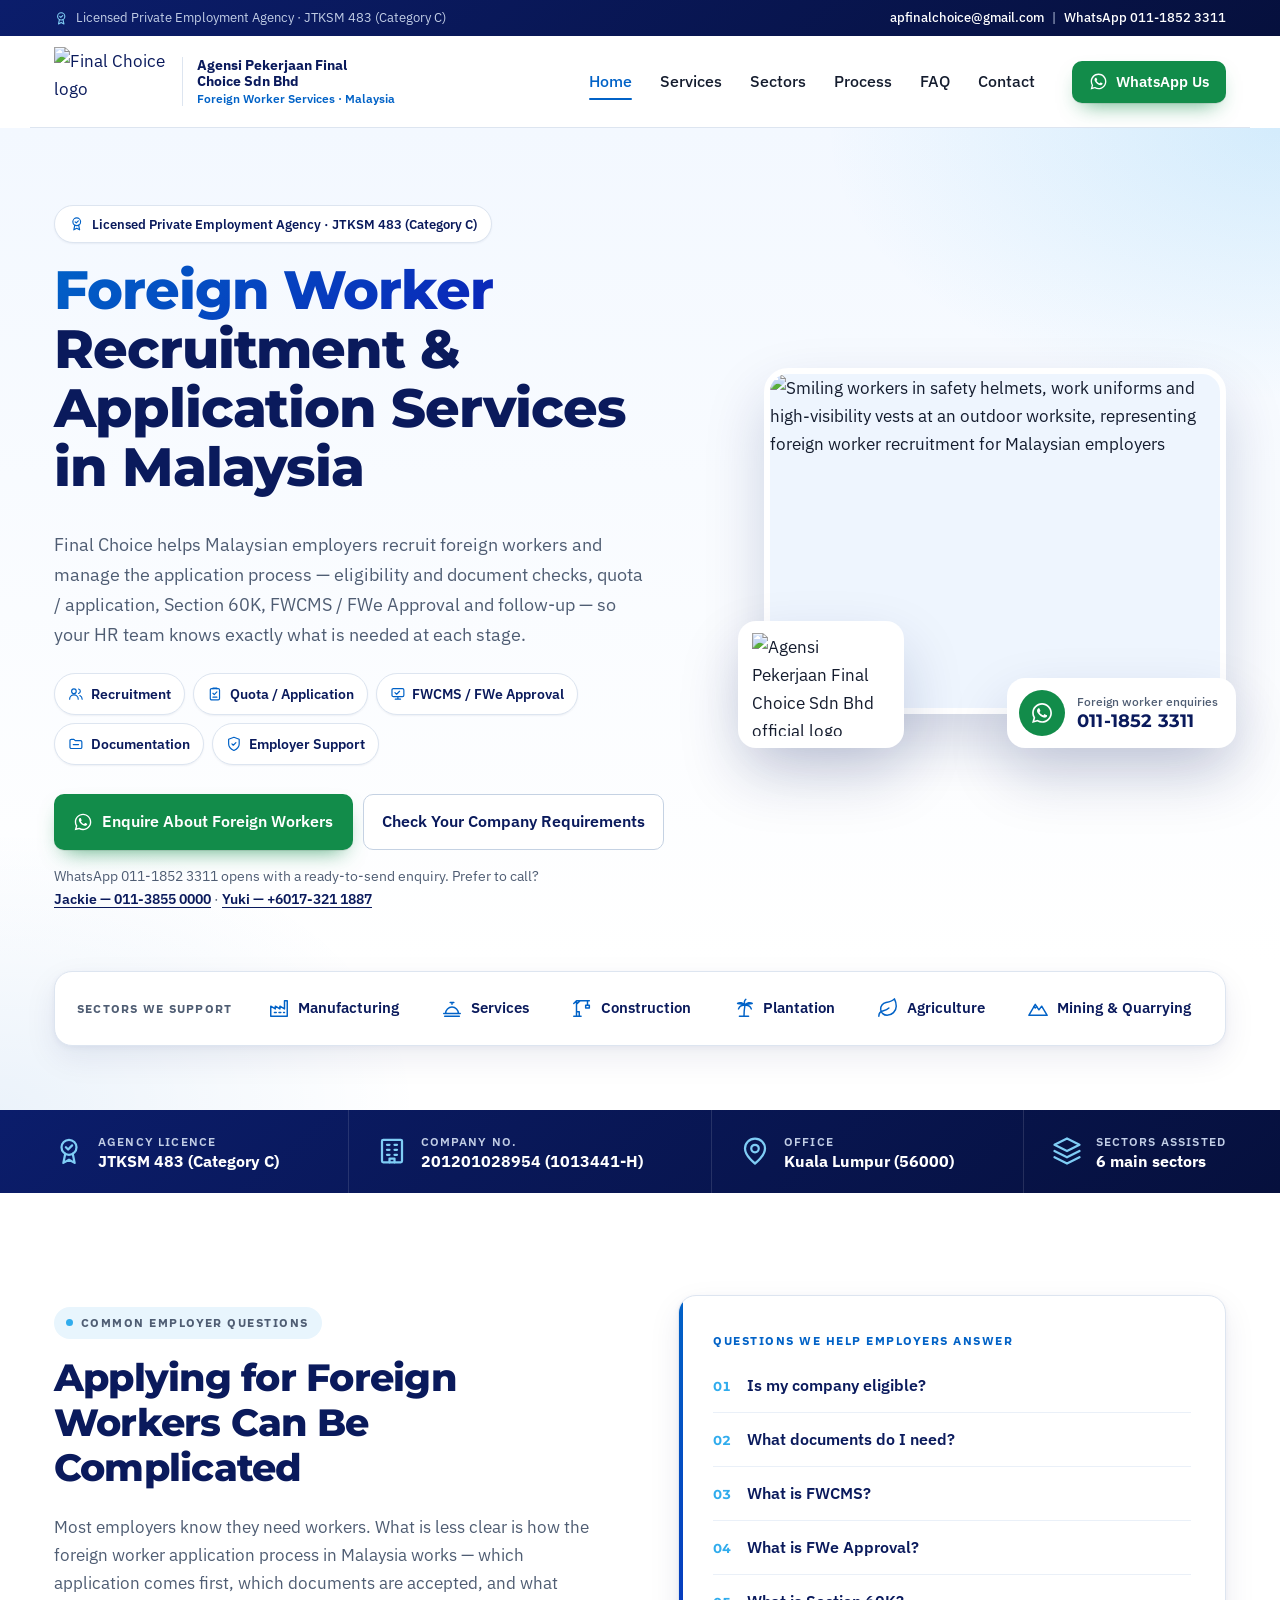
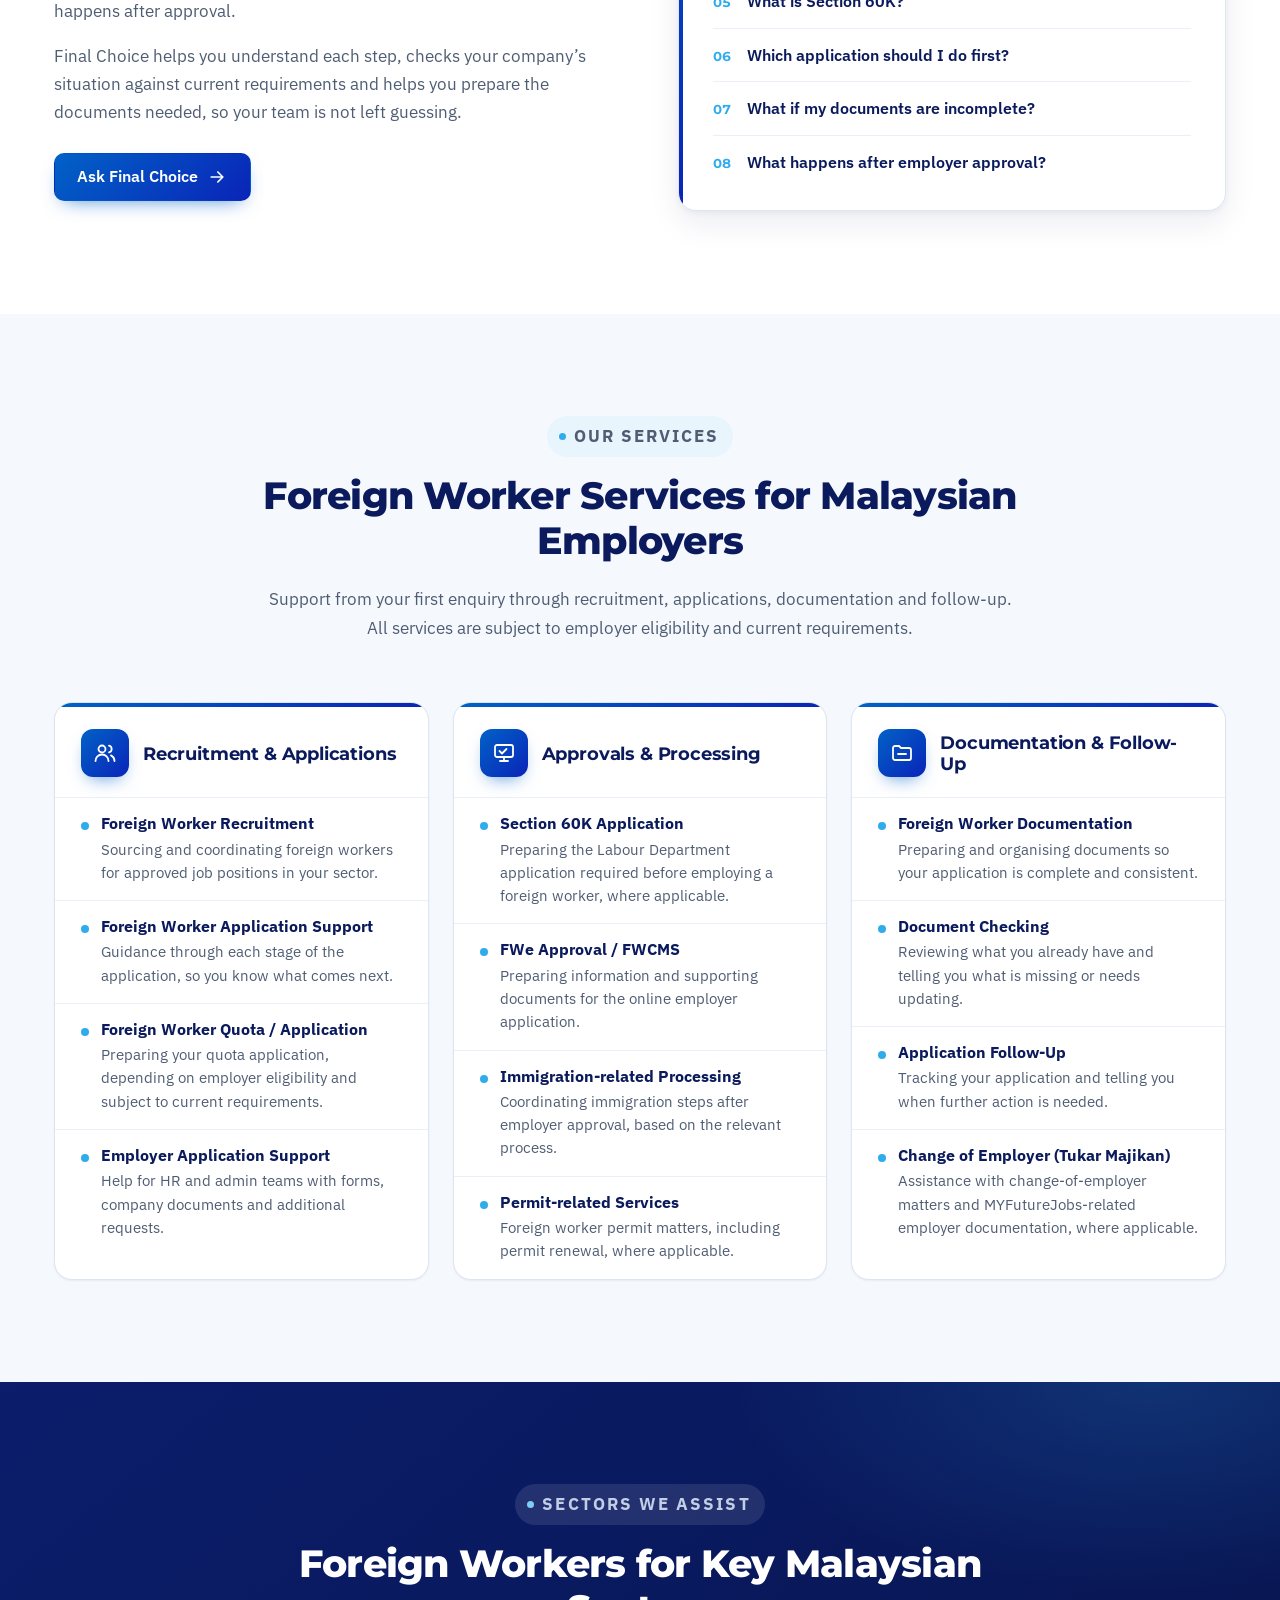
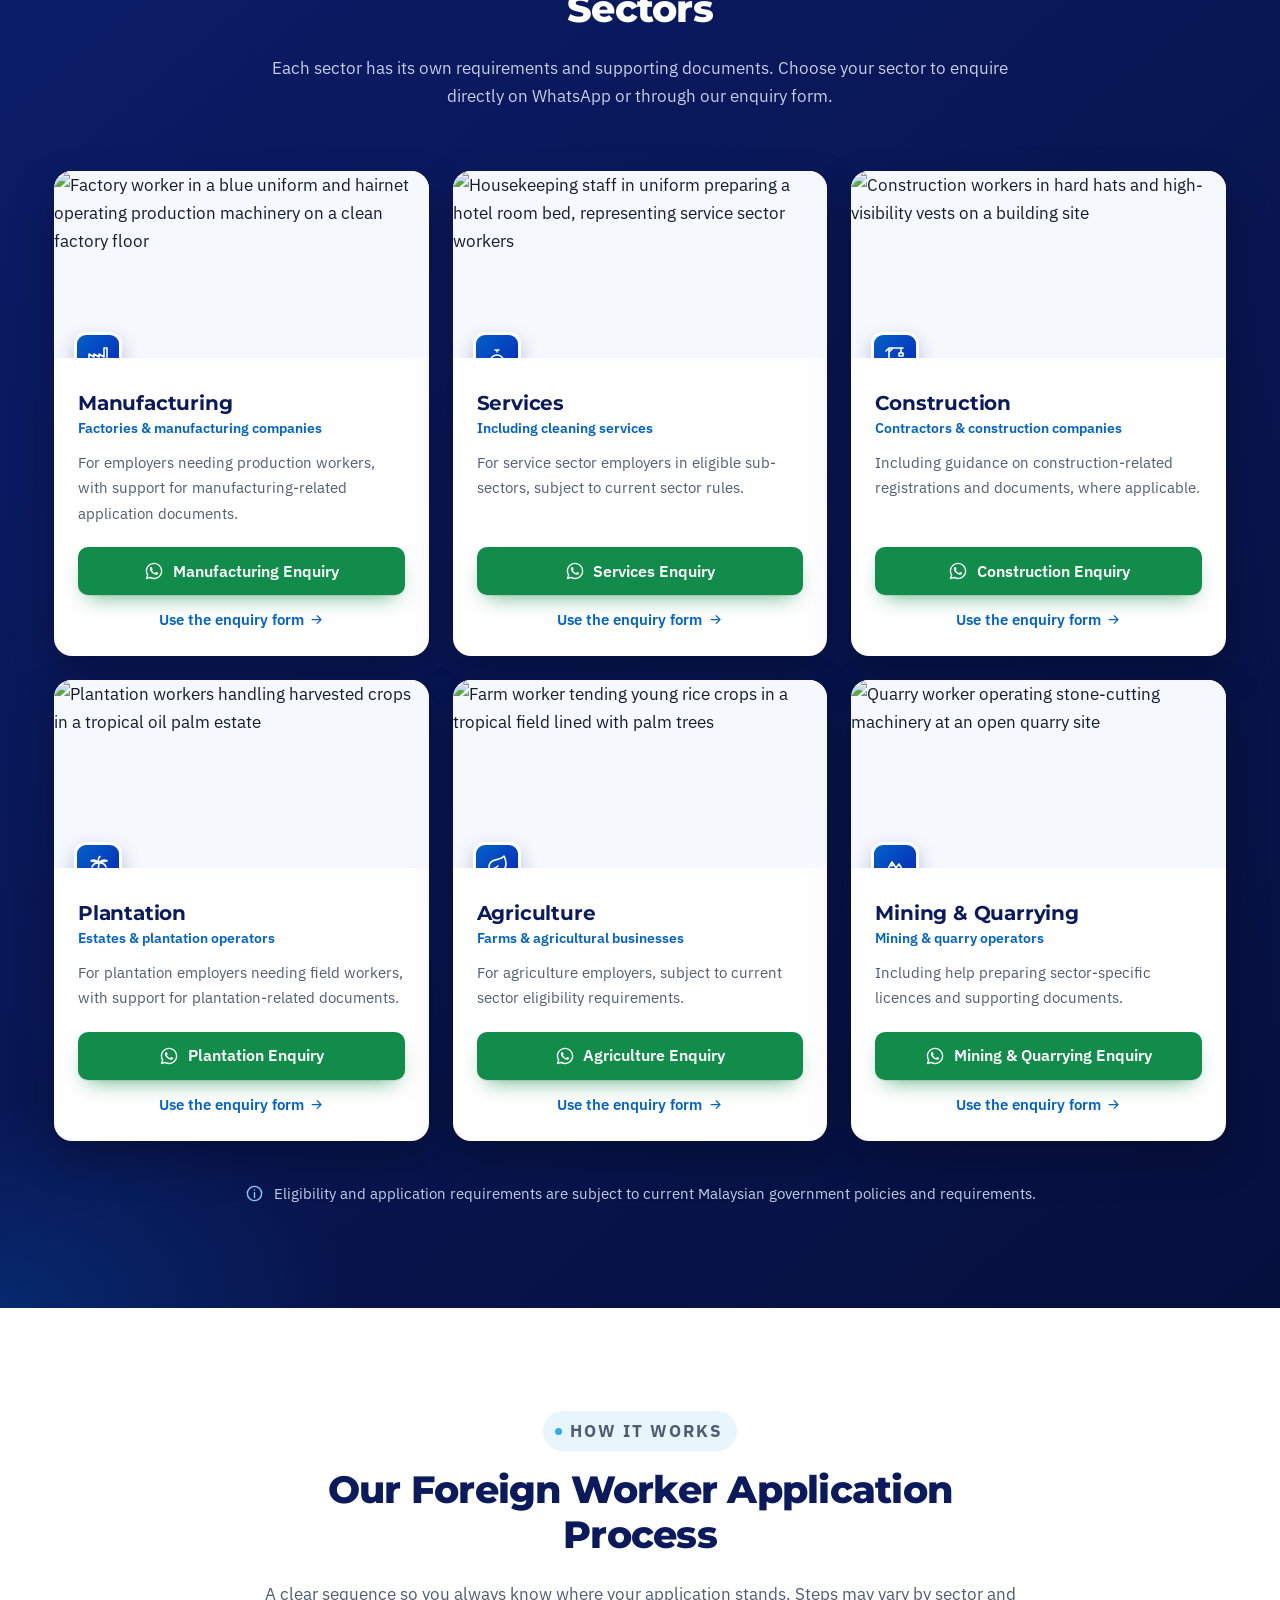
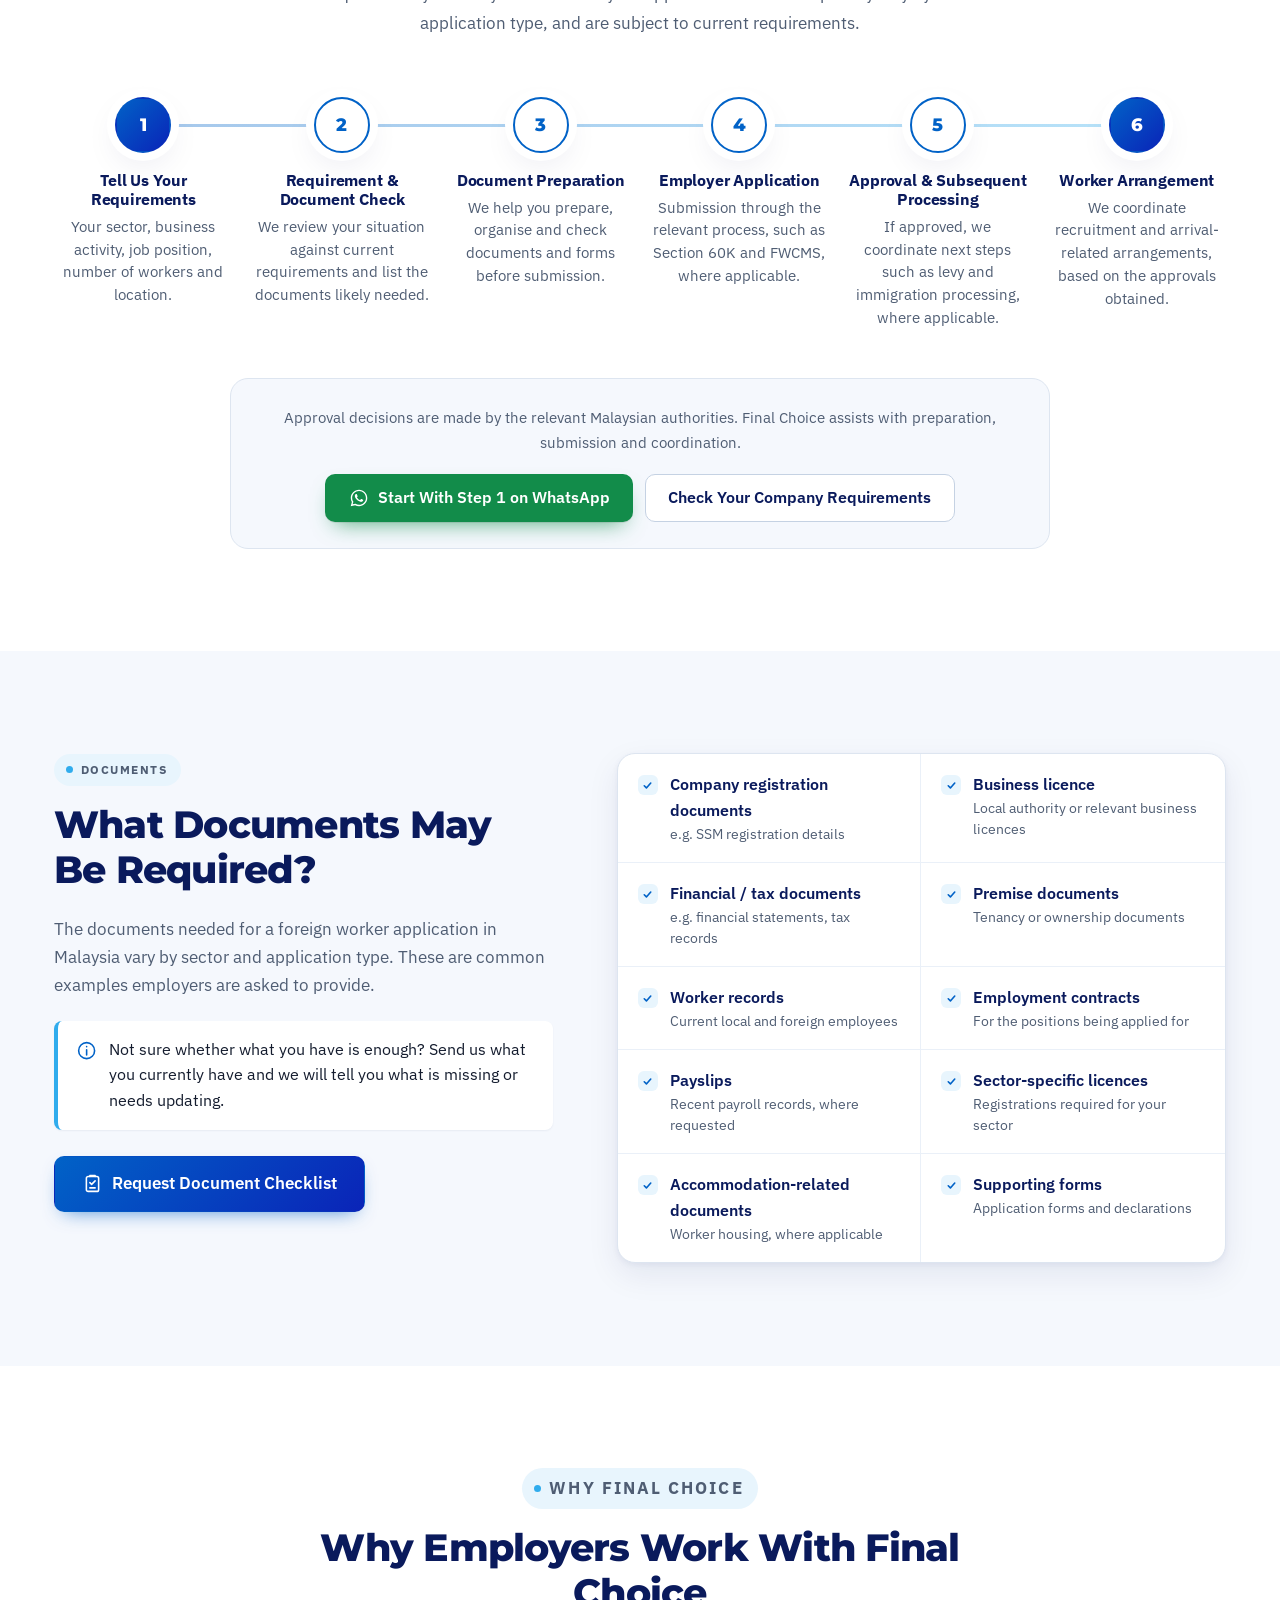
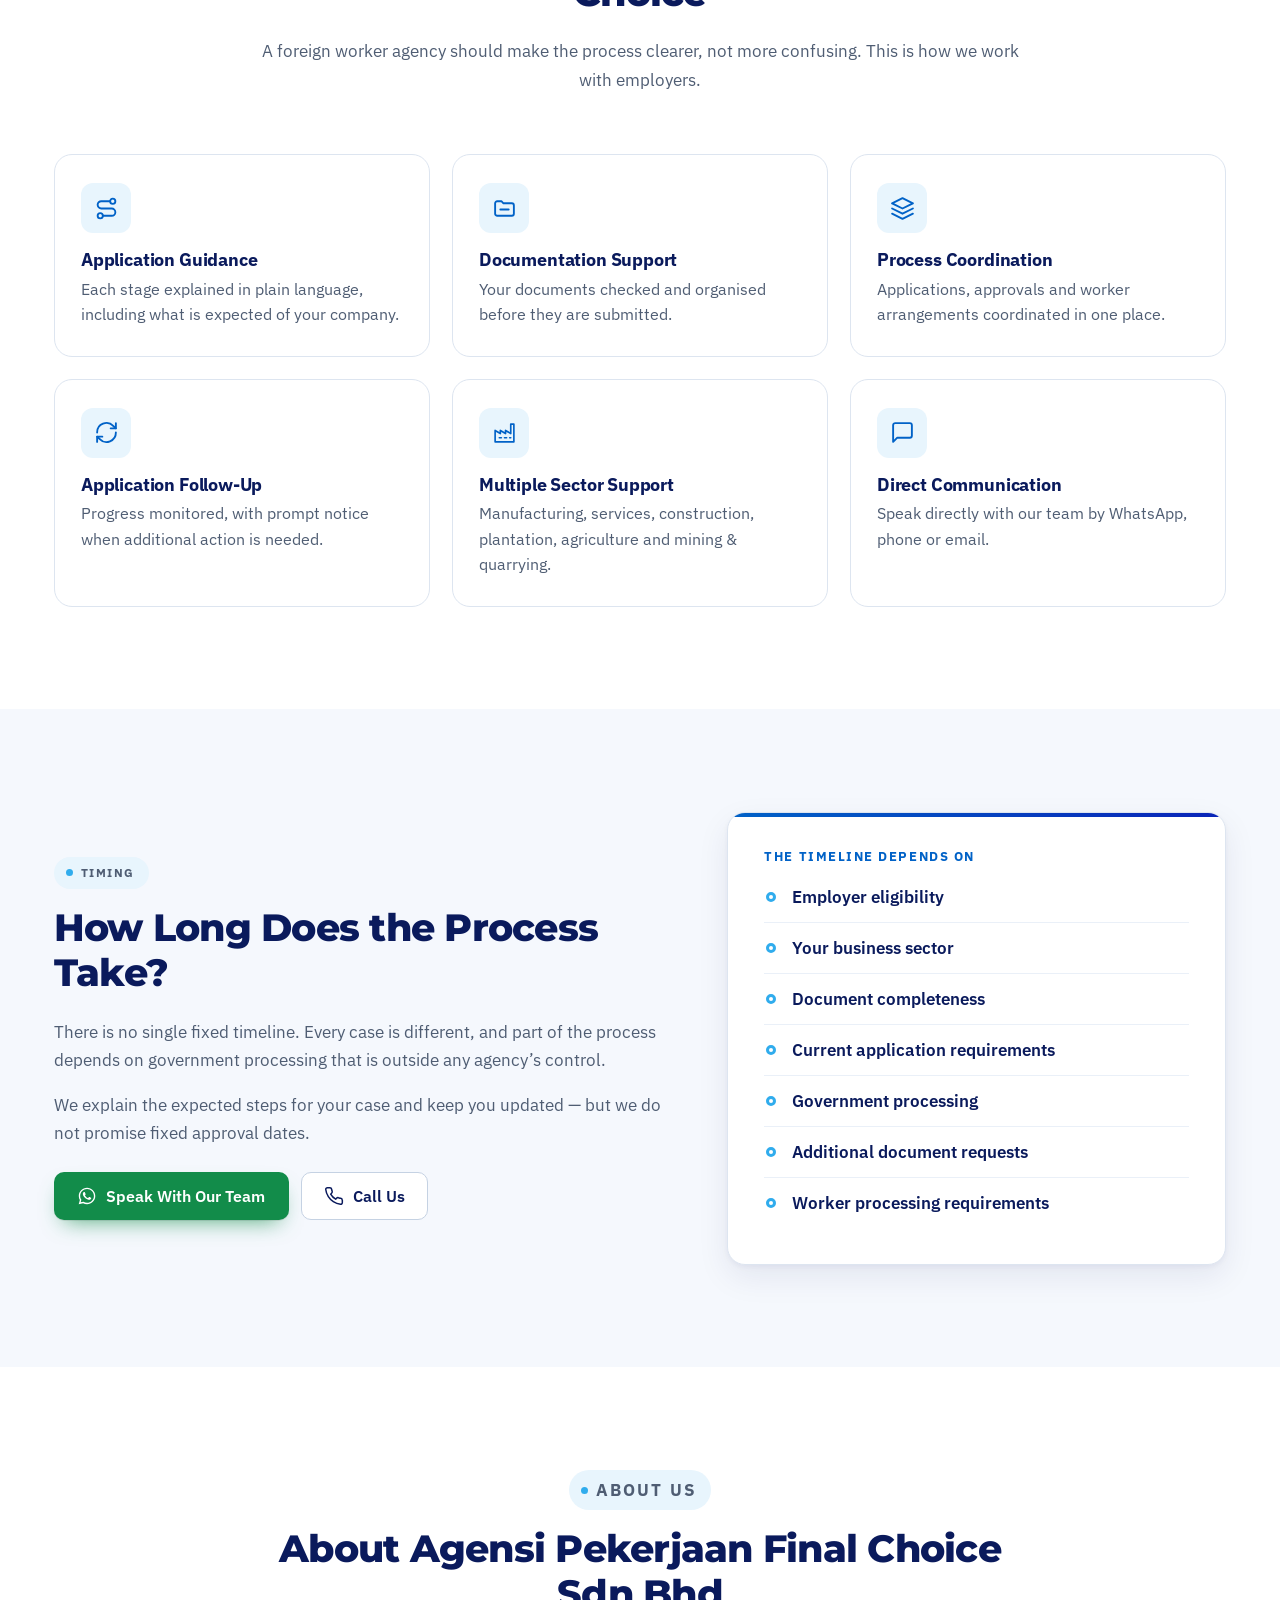
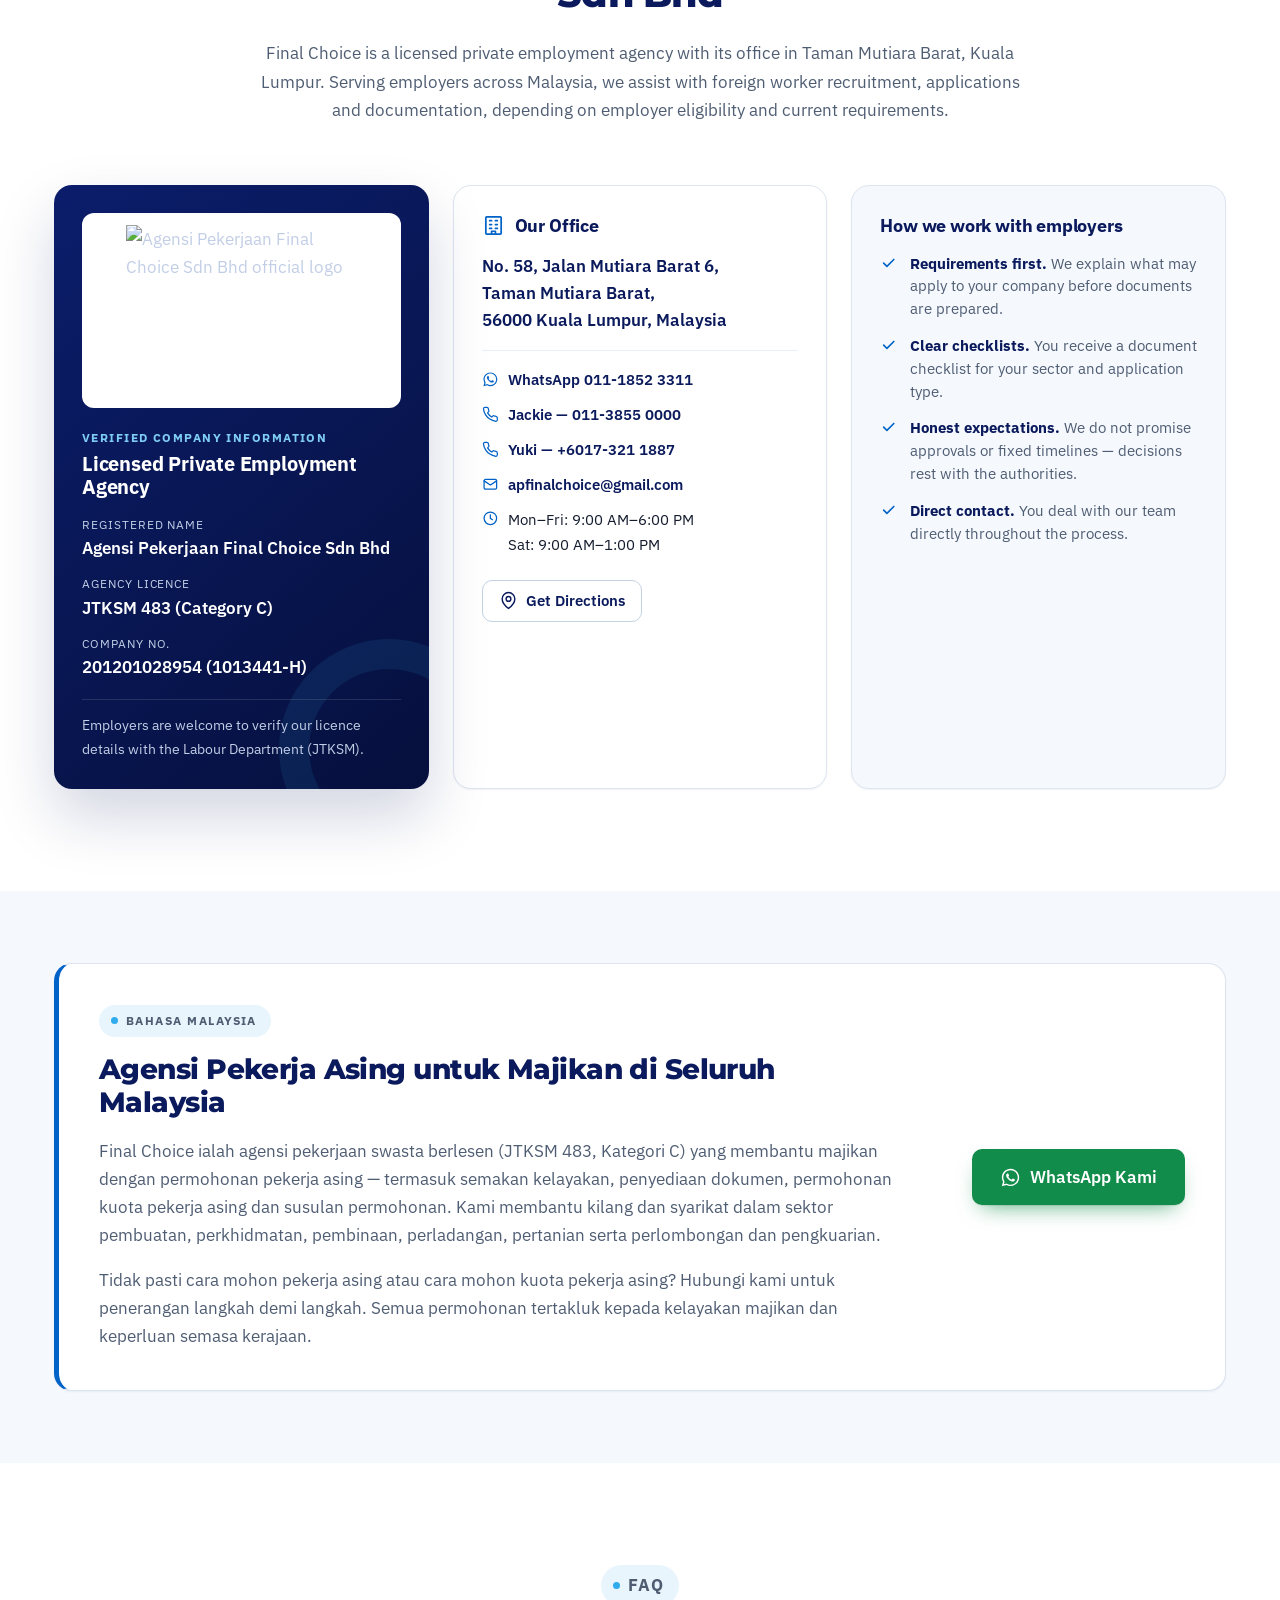
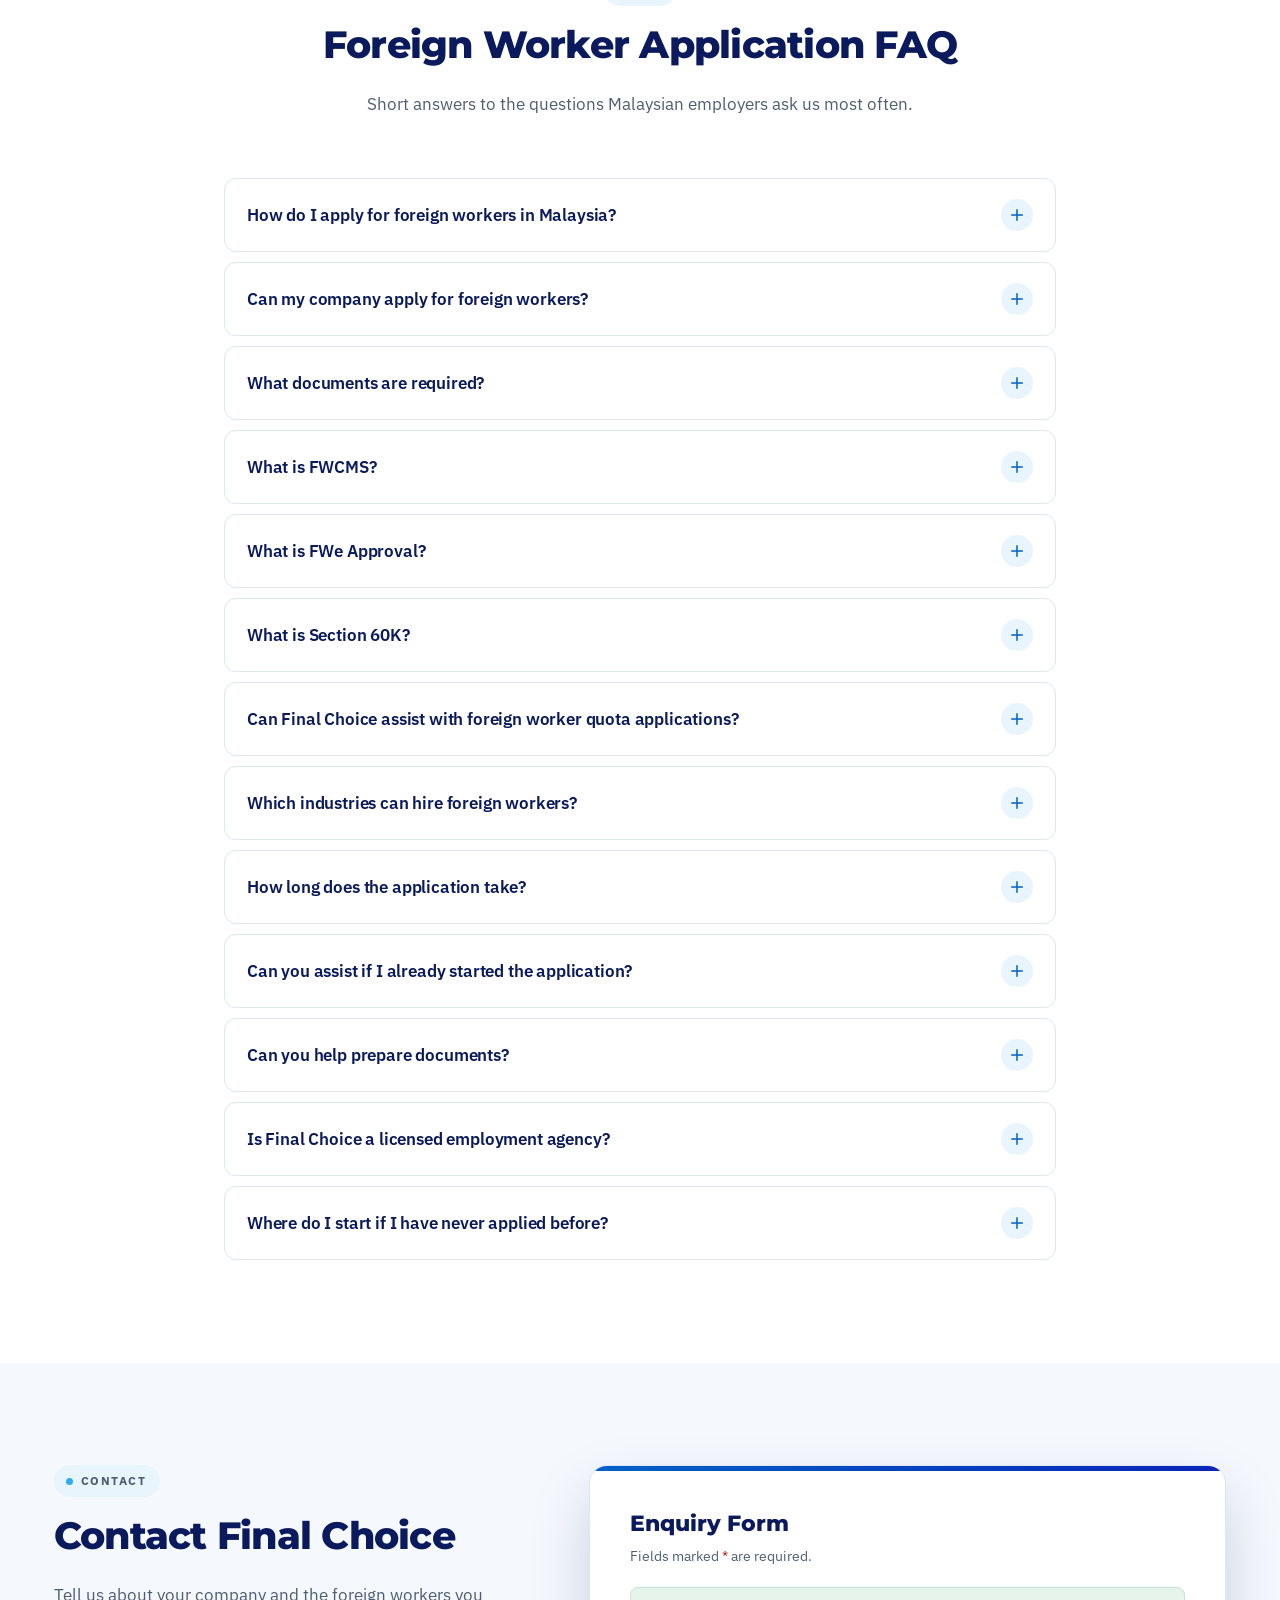
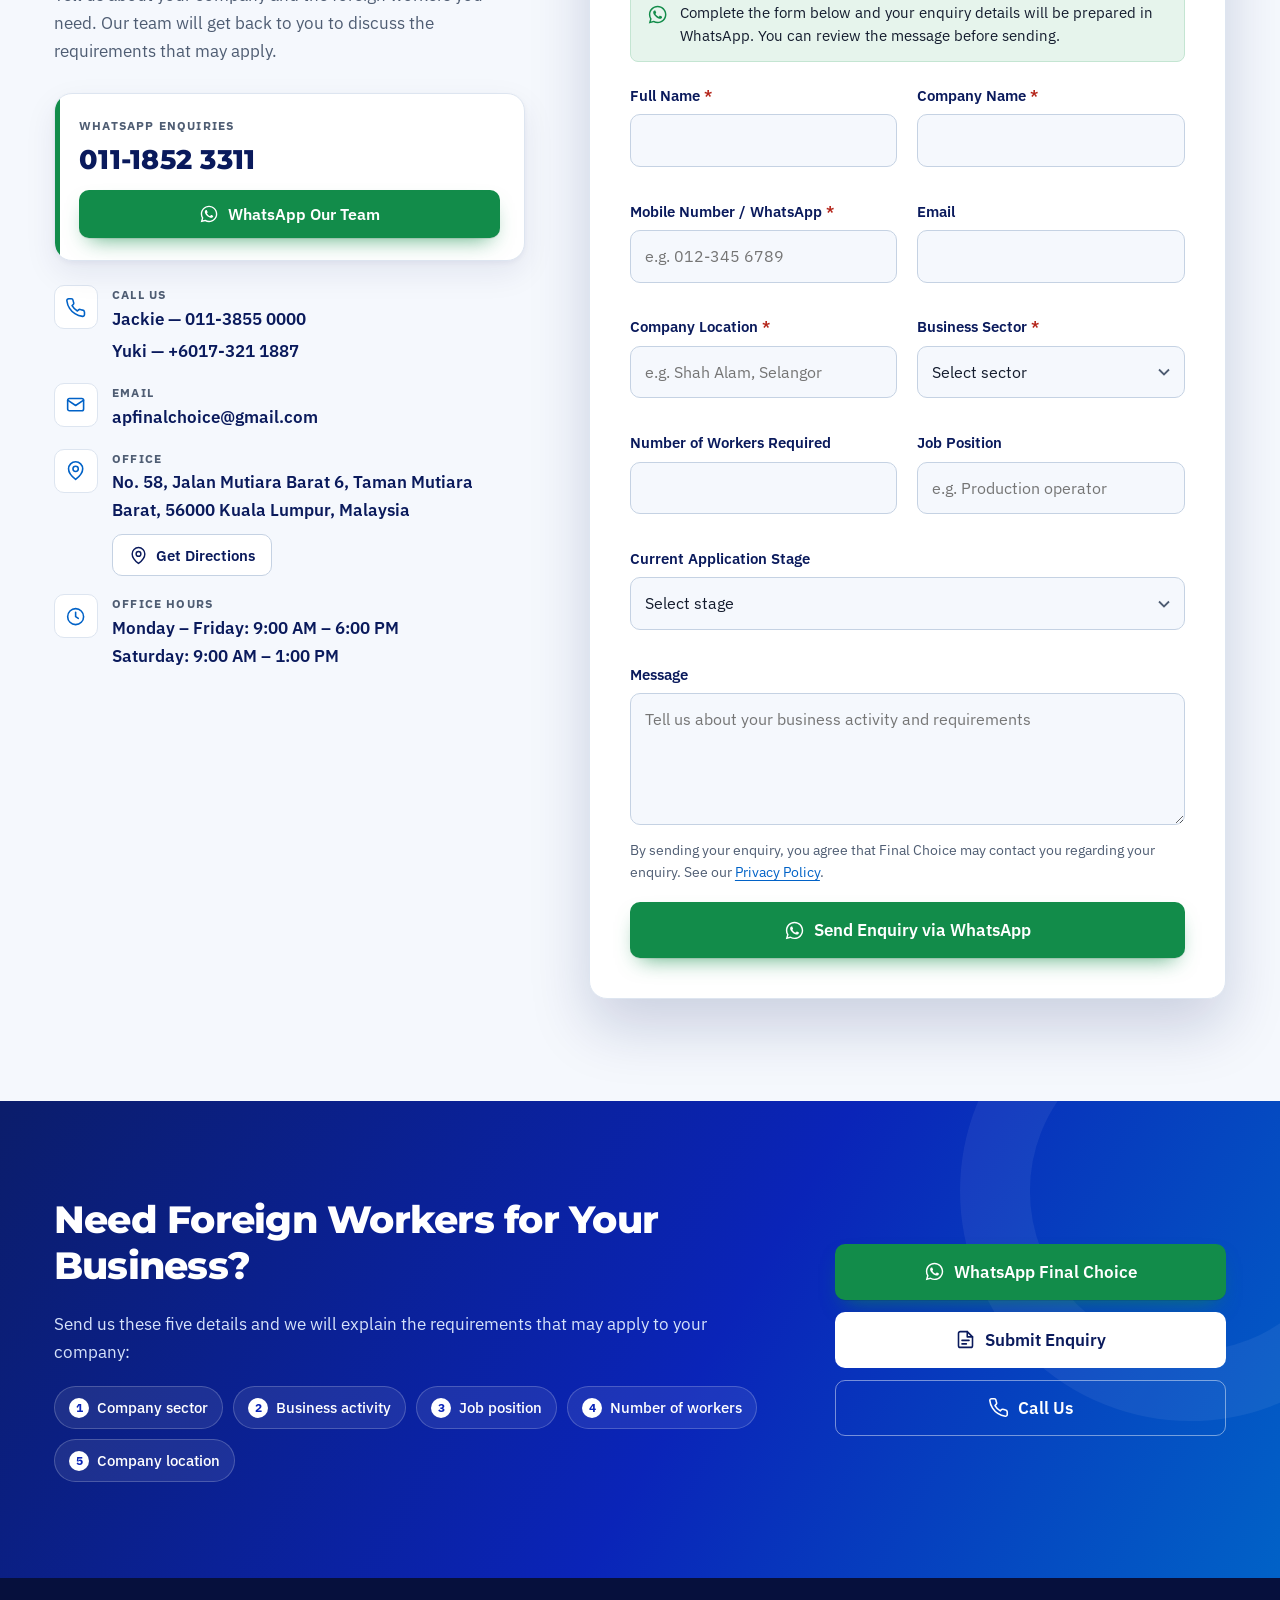
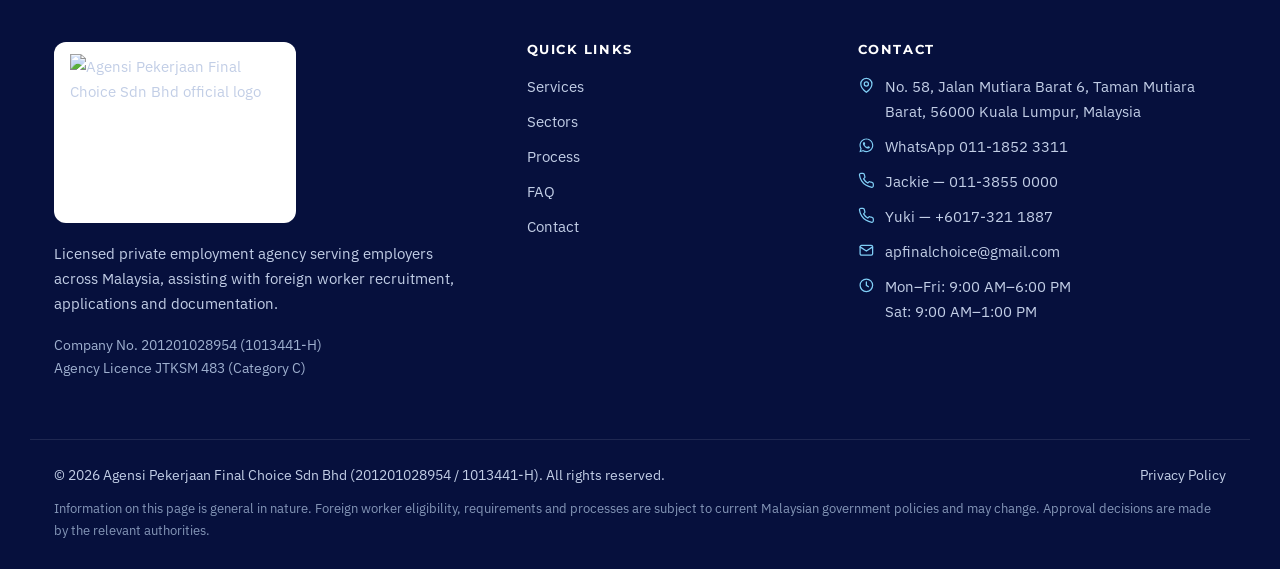
==== commit 6c3cbc1a: "Add files via upload Update landing page design" ====
--- a/index.html
+++ b/index.html
@@ -19,7 +19,7 @@
   <meta name="description" content="Looking for foreign workers in Malaysia? Final Choice assists employers with recruitment, applications, FWCMS, documentation and foreign worker processing.">
   <meta name="robots" content="index, follow, max-image-preview:large">
   <link rel="canonical" href="https://yukisph88.github.io/final-choice-foreign-worker/"><!-- TEMPORARY: replace with https://[CANONICAL_DOMAIN]/ -->
-  <meta name="theme-color" content="#0b2a4a">
+  <meta name="theme-color" content="#0a1a5c">
   <meta name="format-detection" content="telephone=no">
 
   <!-- Google Search Console verification (HTML tag method) — paste your tag here:
@@ -44,13 +44,15 @@
   <meta name="twitter:description" content="Recruitment, applications, FWCMS, documentation and foreign worker processing support for Malaysian employers.">
   <meta name="twitter:image" content="https://yukisph88.github.io/final-choice-foreign-worker/assets/images/og-image.jpg">
 
-  <link rel="icon" href="assets/favicon/favicon.svg" type="image/svg+xml">
-  <!-- Optional: <link rel="apple-touch-icon" href="assets/favicon/apple-touch-icon.png"> (180x180 PNG) -->
+  <link rel="icon" href="assets/favicon/favicon-48.png" type="image/png" sizes="48x48">
+  <link rel="icon" href="assets/favicon/icon-192.png" type="image/png" sizes="192x192">
+  <link rel="apple-touch-icon" href="assets/favicon/apple-touch-icon.png">
 
   <link rel="preconnect" href="https://fonts.googleapis.com">
   <link rel="preconnect" href="https://fonts.gstatic.com" crossorigin>
-  <link href="https://fonts.googleapis.com/css2?family=IBM+Plex+Sans:wght@400;500;600;700&display=swap" rel="stylesheet">
-
+  <link href="https://fonts.googleapis.com/css2?family=IBM+Plex+Sans:wght@400;500;600;700&family=Montserrat:wght@600;700;800&display=swap" rel="stylesheet">
+
+  <link rel="preload" as="image" href="assets/images/logo-final-choice-mark.webp" type="image/webp">
   <link rel="stylesheet" href="styles.css">
   <script>document.documentElement.classList.replace('no-js','js');</script>
 
@@ -86,7 +88,6 @@
        STRUCTURED DATA (JSON-LD)
        URLs use the TEMPORARY GitHub Pages address — replace with
        https://[CANONICAL_DOMAIN]/ when the final domain is live.
-       When the real logo is added, add:  "logo": "https://.../assets/images/logo.png",
        When you have social profiles, add:  "sameAs": ["https://facebook.com/...", ...]
        ============================================================ -->
   <script type="application/ld+json">
@@ -104,6 +105,7 @@
           { "@type": "PropertyValue", "propertyID": "JTKSM Private Employment Agency Licence", "value": "JTKSM 483 (Category C)" }
         ],
         "url": "https://yukisph88.github.io/final-choice-foreign-worker/",
+        "logo": "https://yukisph88.github.io/final-choice-foreign-worker/assets/images/logo-final-choice.png",
         "image": "https://yukisph88.github.io/final-choice-foreign-worker/assets/images/og-image.jpg",
         "description": "Licensed private employment agency serving employers across Malaysia, assisting with foreign worker recruitment, applications, documentation and related employer support services.",
         "telephone": "+601118523311",
@@ -226,13 +228,14 @@
       </div>
     </div>
     <div class="container header-inner">
-      <a class="brand" href="#home" aria-label="Final Choice – back to top">
-        <!-- [REAL_LOGO] Replace this block with:
-             <img src="assets/images/logo.svg" alt="Agensi Pekerjaan Final Choice Sdn Bhd" width="180" height="44"> -->
-        <span class="brand-mark" aria-hidden="true">FC</span>
+      <a class="brand" href="#home" aria-label="Agensi Pekerjaan Final Choice Sdn Bhd – back to top">
+        <picture>
+          <source type="image/webp" srcset="assets/images/logo-final-choice-mark.webp">
+          <img class="brand-logo" src="assets/images/logo-final-choice-mark.png" width="320" height="196" alt="Final Choice logo">
+        </picture>
         <span class="brand-text">
-          <span class="brand-name">Final Choice</span>
-          <span class="brand-legal">Agensi Pekerjaan Final Choice Sdn Bhd</span>
+          <span class="brand-name">Agensi Pekerjaan Final Choice Sdn Bhd</span>
+          <span class="brand-legal">Foreign Worker Services &middot; Malaysia</span>
         </span>
       </a>
 
@@ -269,49 +272,61 @@
     <section class="hero" id="home" aria-labelledby="hero-title">
       <div class="container hero-grid">
         <div class="hero-copy">
-          <p class="eyebrow">Foreign Worker Agency &middot; Serving Employers Across Malaysia</p>
-          <h1 id="hero-title">Foreign Worker Recruitment &amp; Application Services in Malaysia</h1>
+          <p class="hero-badge"><svg class="icon" aria-hidden="true"><use href="#i-badge"/></svg> Licensed Private Employment Agency &middot; JTKSM 483 (Category C)</p>
+          <h1 id="hero-title"><span class="h1-accent">Foreign Worker</span> Recruitment &amp; Application Services in Malaysia</h1>
           <p class="hero-lead">
-            We help Malaysian employers recruit foreign workers and handle the application work &mdash; eligibility checks,
-            documents, Section 60K, FWCMS / FWe Approval and follow-up &mdash; so your HR team knows exactly what is needed at each stage.
+            Final Choice helps Malaysian employers recruit foreign workers and manage the application process &mdash;
+            eligibility and document checks, quota / application, Section 60K, FWCMS / FWe Approval and follow-up &mdash;
+            so your HR team knows exactly what is needed at each stage.
           </p>
+
+          <ul class="hero-services" aria-label="Foreign worker services">
+            <li><svg class="icon" aria-hidden="true"><use href="#i-users"/></svg> Recruitment</li>
+            <li><svg class="icon" aria-hidden="true"><use href="#i-clipboard"/></svg> Quota / Application</li>
+            <li><svg class="icon" aria-hidden="true"><use href="#i-monitor"/></svg> FWCMS / FWe Approval</li>
+            <li><svg class="icon" aria-hidden="true"><use href="#i-folder"/></svg> Documentation</li>
+            <li><svg class="icon" aria-hidden="true"><use href="#i-shield"/></svg> Employer Support</li>
+          </ul>
 
           <div class="hero-cta">
             <a class="btn btn-wa btn-lg js-track-whatsapp" href="https://wa.me/601118523311" data-wa="general" data-track="whatsapp_click" data-track-label="hero">
-              <svg class="icon" aria-hidden="true"><use href="#i-whatsapp"/></svg> WhatsApp Our Team
+              <svg class="icon" aria-hidden="true"><use href="#i-whatsapp"/></svg> Enquire About Foreign Workers
             </a>
             <a class="btn btn-outline btn-lg" href="#contact" data-prefill-stage="Checking eligibility" data-track="cta_click" data-track-label="hero_check_requirements">
               Check Your Company Requirements
             </a>
           </div>
           <p class="cta-note">WhatsApp 011-1852 3311 opens with a ready-to-send enquiry. Prefer to call? <a class="js-track-phone" href="tel:+601138550000" data-track="phone_click" data-contact="jackie" data-track-label="hero">Jackie &mdash; 011-3855 0000</a> <span aria-hidden="true">&middot;</span> <a class="js-track-phone" href="tel:+60173211887" data-track="phone_click" data-contact="yuki" data-track-label="hero">Yuki &mdash; +6017-321 1887</a></p>
-
-          <ul class="hero-sectors" aria-label="Sectors we assist">
-            <li>Manufacturing</li><li>Services</li><li>Construction</li><li>Plantation</li><li>Agriculture</li><li>Mining &amp; Quarrying</li>
+        </div>
+
+        <!-- Hero photo: licensed stock (Pexels, see README "Image credits"). To replace, export 1200x900 and
+             800x600 WebP files with the same names, or update src/srcset below. -->
+        <div class="hero-visual">
+          <figure class="hero-figure">
+            <img src="assets/images/hero-foreign-workers-1200.webp"
+                 srcset="assets/images/hero-foreign-workers-800.webp 800w, assets/images/hero-foreign-workers-1200.webp 1200w"
+                 sizes="(min-width: 1024px) 540px, 100vw" width="1200" height="900" fetchpriority="high"
+                 alt="Smiling workers in safety helmets, work uniforms and high-visibility vests at an outdoor worksite, representing foreign worker recruitment for Malaysian employers">
+          </figure>
+          <div class="hero-float hero-float-logo"><picture><source type="image/webp" srcset="assets/images/logo-final-choice.webp"><img src="assets/images/logo-final-choice.png" width="720" height="537" loading="eager" decoding="async" alt="Agensi Pekerjaan Final Choice Sdn Bhd official logo"></picture></div>
+          <a class="hero-float hero-float-wa js-track-whatsapp" href="https://wa.me/601118523311" data-wa="general" data-track="whatsapp_click" data-track-label="hero_float">
+            <span class="hfw-icon"><svg class="icon" aria-hidden="true"><use href="#i-whatsapp"/></svg></span>
+            <span class="hfw-text"><small>Foreign worker enquiries</small><strong>011-1852 3311</strong></span>
+          </a>
+        </div>
+      </div>
+
+      <div class="container">
+        <div class="hero-sector-strip">
+          <p class="hss-label">Sectors we support</p>
+          <ul>
+            <li><a href="#sectors"><svg class="icon" aria-hidden="true"><use href="#i-factory"/></svg> Manufacturing</a></li>
+            <li><a href="#sectors"><svg class="icon" aria-hidden="true"><use href="#i-service"/></svg> Services</a></li>
+            <li><a href="#sectors"><svg class="icon" aria-hidden="true"><use href="#i-crane"/></svg> Construction</a></li>
+            <li><a href="#sectors"><svg class="icon" aria-hidden="true"><use href="#i-palm"/></svg> Plantation</a></li>
+            <li><a href="#sectors"><svg class="icon" aria-hidden="true"><use href="#i-leaf"/></svg> Agriculture</a></li>
+            <li><a href="#sectors"><svg class="icon" aria-hidden="true"><use href="#i-mountain"/></svg> Mining &amp; Quarrying</a></li>
           </ul>
-        </div>
-
-        <!-- Hero panel. To use a real photo instead, replace this <div class="hero-panel"> with:
-             <figure class="hero-photo"><picture>
-               <source type="image/avif" srcset="assets/images/hero-800.avif 800w, assets/images/hero-1200.avif 1200w" sizes="(min-width:1024px) 520px, 100vw">
-               <source type="image/webp" srcset="assets/images/hero-800.webp 800w, assets/images/hero-1200.webp 1200w" sizes="(min-width:1024px) 520px, 100vw">
-               <img src="assets/images/hero-1200.jpg" width="1200" height="1000" fetchpriority="high" alt="Final Choice consultant reviewing foreign worker application documents with an employer">
-             </picture></figure> -->
-        <div class="hero-panel">
-          <div class="hp-head">
-            <p class="hp-kicker">For employers</p>
-            <p class="hp-title">What Final Choice handles with you</p>
-          </div>
-          <ol class="hp-steps">
-            <li><span class="hp-n">01</span><div><strong>Eligibility &amp; document check</strong><span>Your sector, company documents and current requirements</span></div></li>
-            <li><span class="hp-n">02</span><div><strong>Section 60K &amp; FWCMS / FWe Approval</strong><span>Preparing and submitting the employer applications</span></div></li>
-            <li><span class="hp-n">03</span><div><strong>Quota, levy &amp; immigration processing</strong><span>Next steps after approval, where applicable</span></div></li>
-            <li><span class="hp-n">04</span><div><strong>Recruitment &amp; worker arrangement</strong><span>Coordinated with your HR or operations team</span></div></li>
-          </ol>
-          <dl class="hp-foot">
-            <div><dt>Agency licence</dt><dd>JTKSM 483 (Category C)</dd></div>
-            <div><dt>Office</dt><dd>Kuala Lumpur</dd></div>
-          </dl>
         </div>
       </div>
     </section>
@@ -418,12 +433,11 @@
           <p>Each sector has its own requirements and supporting documents. Choose your sector to enquire directly on WhatsApp or through our enquiry form.</p>
         </div>
 
-        <!-- To add a real photo to a sector card, put this as the first child of .sector-visual:
-             <img src="assets/images/sector-manufacturing.webp" width="640" height="360" loading="lazy" alt="...">
-             The icon tile stays on top of the photo. -->
+        <!-- Sector photos: licensed stock (Pexels, see README "Image credits"), 2:1 WebP at 1280 and 640 px.
+             To replace one, export both sizes with the same file names. -->
         <div class="sectors-grid">
-          <article class="sector-card reveal" style="--tone:#1d5f86">
-            <div class="sector-visual"><svg class="sector-bg" aria-hidden="true"><use href="#i-factory"/></svg><span class="sector-icon"><svg class="icon" aria-hidden="true"><use href="#i-factory"/></svg></span></div>
+          <article class="sector-card reveal">
+            <div class="sector-visual"><img src="assets/images/sector-manufacturing-photo-640.webp" srcset="assets/images/sector-manufacturing-photo-640.webp 640w, assets/images/sector-manufacturing-photo-1280.webp 1280w" sizes="(min-width: 1024px) 380px, (min-width: 768px) 50vw, 100vw" width="1280" height="640" loading="lazy" decoding="async" alt="Factory worker in a blue uniform and hairnet operating production machinery on a clean factory floor"><span class="sector-icon"><svg class="icon" aria-hidden="true"><use href="#i-factory"/></svg></span></div>
             <div class="sector-body">
               <h3>Manufacturing</h3>
               <p class="sector-for">Factories &amp; manufacturing companies</p>
@@ -435,8 +449,8 @@
             </div>
           </article>
 
-          <article class="sector-card reveal" style="--tone:#3b6e8f">
-            <div class="sector-visual"><svg class="sector-bg" aria-hidden="true"><use href="#i-service"/></svg><span class="sector-icon"><svg class="icon" aria-hidden="true"><use href="#i-service"/></svg></span></div>
+          <article class="sector-card reveal">
+            <div class="sector-visual"><img src="assets/images/sector-services-photo-640.webp" srcset="assets/images/sector-services-photo-640.webp 640w, assets/images/sector-services-photo-1280.webp 1280w" sizes="(min-width: 1024px) 380px, (min-width: 768px) 50vw, 100vw" width="1280" height="640" loading="lazy" decoding="async" alt="Housekeeping staff in uniform preparing a hotel room bed, representing service sector workers"><span class="sector-icon"><svg class="icon" aria-hidden="true"><use href="#i-service"/></svg></span></div>
             <div class="sector-body">
               <h3>Services</h3>
               <p class="sector-for">Including cleaning services</p>
@@ -448,8 +462,8 @@
             </div>
           </article>
 
-          <article class="sector-card reveal" style="--tone:#8a6a2c">
-            <div class="sector-visual"><svg class="sector-bg" aria-hidden="true"><use href="#i-crane"/></svg><span class="sector-icon"><svg class="icon" aria-hidden="true"><use href="#i-crane"/></svg></span></div>
+          <article class="sector-card reveal">
+            <div class="sector-visual"><img src="assets/images/sector-construction-photo-640.webp" srcset="assets/images/sector-construction-photo-640.webp 640w, assets/images/sector-construction-photo-1280.webp 1280w" sizes="(min-width: 1024px) 380px, (min-width: 768px) 50vw, 100vw" width="1280" height="640" loading="lazy" decoding="async" alt="Construction workers in hard hats and high-visibility vests on a building site"><span class="sector-icon"><svg class="icon" aria-hidden="true"><use href="#i-crane"/></svg></span></div>
             <div class="sector-body">
               <h3>Construction</h3>
               <p class="sector-for">Contractors &amp; construction companies</p>
@@ -461,8 +475,8 @@
             </div>
           </article>
 
-          <article class="sector-card reveal" style="--tone:#2f6b4f">
-            <div class="sector-visual"><svg class="sector-bg" aria-hidden="true"><use href="#i-palm"/></svg><span class="sector-icon"><svg class="icon" aria-hidden="true"><use href="#i-palm"/></svg></span></div>
+          <article class="sector-card reveal">
+            <div class="sector-visual"><img src="assets/images/sector-plantation-photo-640.webp" srcset="assets/images/sector-plantation-photo-640.webp 640w, assets/images/sector-plantation-photo-1280.webp 1280w" sizes="(min-width: 1024px) 380px, (min-width: 768px) 50vw, 100vw" width="1280" height="640" loading="lazy" decoding="async" alt="Plantation workers handling harvested crops in a tropical oil palm estate"><span class="sector-icon"><svg class="icon" aria-hidden="true"><use href="#i-palm"/></svg></span></div>
             <div class="sector-body">
               <h3>Plantation</h3>
               <p class="sector-for">Estates &amp; plantation operators</p>
@@ -474,8 +488,8 @@
             </div>
           </article>
 
-          <article class="sector-card reveal" style="--tone:#4f7a3a">
-            <div class="sector-visual"><svg class="sector-bg" aria-hidden="true"><use href="#i-leaf"/></svg><span class="sector-icon"><svg class="icon" aria-hidden="true"><use href="#i-leaf"/></svg></span></div>
+          <article class="sector-card reveal">
+            <div class="sector-visual"><img src="assets/images/sector-agriculture-photo-640.webp" srcset="assets/images/sector-agriculture-photo-640.webp 640w, assets/images/sector-agriculture-photo-1280.webp 1280w" sizes="(min-width: 1024px) 380px, (min-width: 768px) 50vw, 100vw" width="1280" height="640" loading="lazy" decoding="async" alt="Farm worker tending young rice crops in a tropical field lined with palm trees"><span class="sector-icon"><svg class="icon" aria-hidden="true"><use href="#i-leaf"/></svg></span></div>
             <div class="sector-body">
               <h3>Agriculture</h3>
               <p class="sector-for">Farms &amp; agricultural businesses</p>
@@ -487,8 +501,8 @@
             </div>
           </article>
 
-          <article class="sector-card reveal" style="--tone:#6b5a4a">
-            <div class="sector-visual"><svg class="sector-bg" aria-hidden="true"><use href="#i-mountain"/></svg><span class="sector-icon"><svg class="icon" aria-hidden="true"><use href="#i-mountain"/></svg></span></div>
+          <article class="sector-card reveal">
+            <div class="sector-visual"><img src="assets/images/sector-mining-photo-640.webp" srcset="assets/images/sector-mining-photo-640.webp 640w, assets/images/sector-mining-photo-1280.webp 1280w" sizes="(min-width: 1024px) 380px, (min-width: 768px) 50vw, 100vw" width="1280" height="640" loading="lazy" decoding="async" alt="Quarry worker operating stone-cutting machinery at an open quarry site"><span class="sector-icon"><svg class="icon" aria-hidden="true"><use href="#i-mountain"/></svg></span></div>
             <div class="sector-body">
               <h3>Mining &amp; Quarrying</h3>
               <p class="sector-for">Mining &amp; quarry operators</p>
@@ -525,7 +539,13 @@
           <li class="timeline-step reveal"><span class="step-num" aria-hidden="true">5</span><div class="step-body"><h3>Approval &amp; Subsequent Processing</h3><p>If approved, we coordinate next steps such as levy and immigration processing, where applicable.</p></div></li>
           <li class="timeline-step reveal"><span class="step-num" aria-hidden="true">6</span><div class="step-body"><h3>Worker Arrangement</h3><p>We coordinate recruitment and arrival-related arrangements, based on the approvals obtained.</p></div></li>
         </ol>
-        <p class="note-center reveal">Approval decisions are made by the relevant Malaysian authorities. Final Choice assists with preparation, submission and coordination.</p>
+        <div class="process-cta reveal">
+          <p>Approval decisions are made by the relevant Malaysian authorities. Final Choice assists with preparation, submission and coordination.</p>
+          <div class="btn-row">
+            <a class="btn btn-wa js-track-whatsapp" href="https://wa.me/601118523311" data-wa="general" data-track="whatsapp_click" data-track-label="process"><svg class="icon" aria-hidden="true"><use href="#i-whatsapp"/></svg> Start With Step 1 on WhatsApp</a>
+            <a class="btn btn-outline" href="#contact" data-prefill-stage="Checking eligibility" data-track="cta_click" data-track-label="process_check_requirements">Check Your Company Requirements</a>
+          </div>
+        </div>
       </div>
     </section>
 
@@ -618,7 +638,7 @@
 
         <div class="trust-grid">
           <div class="licence-card reveal">
-            <span class="lc-icon"><svg class="icon" aria-hidden="true"><use href="#i-badge"/></svg></span>
+            <div class="lc-logo"><picture><source type="image/webp" srcset="assets/images/logo-final-choice.webp"><img src="assets/images/logo-final-choice.png" width="720" height="537" loading="lazy" decoding="async" alt="Agensi Pekerjaan Final Choice Sdn Bhd official logo"></picture></div>
             <p class="lc-kicker">Verified company information</p>
             <h3>Licensed Private Employment Agency</h3>
             <dl class="lc-list">
@@ -908,11 +928,7 @@
   <footer class="site-footer">
     <div class="container footer-grid">
       <div class="footer-brand">
-        <a class="brand brand-light" href="#home">
-          <!-- [REAL_LOGO] temporary "FC" monogram — replace with the real logo before public launch -->
-          <span class="brand-mark" aria-hidden="true">FC</span>
-          <span class="brand-text"><span class="brand-name">Final Choice</span><span class="brand-legal">Agensi Pekerjaan Final Choice Sdn Bhd</span></span>
-        </a>
+        <a class="footer-logo" href="#home" aria-label="Agensi Pekerjaan Final Choice Sdn Bhd – back to top"><picture><source type="image/webp" srcset="assets/images/logo-final-choice.webp"><img src="assets/images/logo-final-choice.png" width="720" height="537" loading="lazy" decoding="async" alt="Agensi Pekerjaan Final Choice Sdn Bhd official logo"></picture></a>
         <p>Licensed private employment agency serving employers across Malaysia, assisting with foreign worker recruitment, applications and documentation.</p>
         <p class="footer-meta">Company No. 201201028954 (1013441-H)<br>Agency Licence JTKSM 483 (Category C)</p>
         <!-- SOCIAL LINKS — uncomment and fill when available:
--- a/styles.css
+++ b/styles.css
@@ -1,45 +1,53 @@
 /* ==========================================================================
-   Final Choice — Foreign Worker Agency Malaysia landing page
-   Brand colours live in :root. Change them here only.
+   Final Choice â€” Foreign Worker landing page
+   Palette derived from the official Final Choice logo:
+   royal navy (company name), brand blue (the "F"), sky blue (mascot dress).
+   Change colours here only.
    ========================================================================== */
 
 :root {
-  /* Brand */
-  --primary: #0b2a4a;          /* deep navy */
-  --primary-dark: #071d34;
-  --primary-light: #e9eff6;
-  --secondary: #1d5f86;        /* steel blue */
-  --accent: #b8862b;           /* muted gold – details only */
-  --accent-light: #e2bc6e;     /* gold on dark backgrounds */
-  --accent-soft: #f8f1e3;
-  --whatsapp: #128c4a;         /* AA contrast with white text */
+  /* Brand (from logo) */
+  --primary: #0a1a5c;          /* deep brand navy â€” headings, dark sections */
+  --primary-dark: #06103d;
+  --primary-light: #eaf1fc;
+  --secondary: #0162c7;        /* logo "F" blue â€” links, icons, accents */
+  --royal: #0a24b8;            /* logo "C" royal blue â€” gradients only */
+  --accent: #30aced;           /* mascot sky blue â€” decorative accents */
+  --accent-light: #7fcdf5;     /* sky on dark backgrounds */
+  --accent-soft: #e8f5fd;
+  --whatsapp: #128c4a;         /* WhatsApp CTA (AA contrast with white) */
   --whatsapp-dark: #0d6e3a;
   --whatsapp-soft: #e6f4ec;
 
   /* Neutrals */
   --background: #ffffff;
-  --surface: #f6f8fb;
-  --surface-2: #edf1f6;
-  --text: #17212f;
-  --muted: #536175;
-  --border: #dfe5ec;
-  --border-strong: #c9d3df;
+  --surface: #f5f8fd;
+  --surface-2: #eaf0f8;
+  --text: #141c2e;
+  --muted: #4f5d73;
+  --border: #dde5f0;
+  --border-strong: #c5d2e3;
   --success: #137a43;
   --error: #b42318;
   --on-dark: #ffffff;
-  --on-dark-muted: #bfcbd9;
+  --on-dark-muted: #c2cee6;
+
+  --grad-brand: linear-gradient(135deg, var(--secondary) 0%, var(--royal) 100%);
+  --grad-dark: linear-gradient(140deg, #0b1d6b 0%, #06103d 100%);
 
   /* Type & layout */
   --font: "IBM Plex Sans", system-ui, -apple-system, "Segoe UI", Roboto, Arial, sans-serif;
-  --radius-sm: 6px;
-  --radius: 10px;
-  --radius-lg: 14px;
-  --shadow-sm: 0 1px 2px rgba(11, 42, 74, .06);
-  --shadow: 0 2px 4px rgba(11, 42, 74, .04), 0 10px 28px rgba(11, 42, 74, .07);
-  --shadow-lg: 0 24px 56px rgba(11, 42, 74, .18);
-  --container: 1200px;
+  --font-head: "Montserrat", "IBM Plex Sans", system-ui, -apple-system, "Segoe UI", Arial, sans-serif;
+  --radius-sm: 8px;
+  --radius: 12px;
+  --radius-lg: 18px;
+  --radius-xl: 24px;
+  --shadow-sm: 0 1px 2px rgba(10, 26, 92, .06);
+  --shadow: 0 2px 6px rgba(10, 26, 92, .05), 0 12px 32px rgba(10, 26, 92, .08);
+  --shadow-lg: 0 28px 60px rgba(10, 26, 92, .18);
+  --container: 1220px;
   --gutter: 24px;
-  --header-h: 76px;
+  --header-h: 92px;
   --mobile-bar-h: 64px;
   --focus: 0 0 0 3px #fff, 0 0 0 5px var(--secondary);
 }
@@ -49,15 +57,15 @@
 html { scroll-behavior: smooth; scroll-padding-top: calc(var(--header-h) + 16px); -webkit-text-size-adjust: 100%; }
 body {
   margin: 0; font-family: var(--font); font-size: 1.0625rem; line-height: 1.65;
-  color: var(--text); background: var(--background); overflow-x: hidden;
-  -webkit-font-smoothing: antialiased;
+  color: var(--text); background: var(--background); overflow-x: hidden; -webkit-font-smoothing: antialiased;
 }
 img, svg { display: block; max-width: 100%; }
 img { height: auto; }
-h1, h2, h3, h4 { line-height: 1.2; margin: 0 0 .6em; color: var(--primary); letter-spacing: -.01em; font-weight: 700; }
-h1 { font-size: clamp(2.1rem, 4.2vw, 3.15rem); letter-spacing: -.025em; line-height: 1.1; }
-h2 { font-size: clamp(1.7rem, 3vw, 2.3rem); letter-spacing: -.02em; }
-h3 { font-size: 1.15rem; }
+h1, h2, h3, h4 { line-height: 1.2; margin: 0 0 .6em; color: var(--primary); font-weight: 700; }
+h1, h2 { font-family: var(--font-head); letter-spacing: -.02em; }
+h1 { font-size: clamp(2.15rem, 4.3vw, 3.35rem); font-weight: 800; line-height: 1.1; }
+h2 { font-size: clamp(1.7rem, 3vw, 2.35rem); font-weight: 800; }
+h3 { font-size: 1.15rem; letter-spacing: -.01em; }
 h4 { font-size: 1rem; }
 p { margin: 0 0 1em; }
 a { color: var(--secondary); text-underline-offset: 3px; }
@@ -72,29 +80,30 @@
 .sr-only { position: absolute; width: 1px; height: 1px; padding: 0; margin: -1px; overflow: hidden; clip: rect(0 0 0 0); white-space: nowrap; border: 0; }
 .skip-link { position: absolute; left: 12px; top: -60px; z-index: 200; background: var(--primary); color: #fff; padding: 10px 16px; border-radius: var(--radius-sm); }
 .skip-link:focus { top: 12px; color: #fff; }
-.ph { color: var(--accent); font-weight: 600; } /* unfilled placeholder marker */
 
 /* ---------- Buttons ---------- */
 .btn {
   display: inline-flex; align-items: center; justify-content: center; gap: .55em;
-  min-height: 48px; padding: .75em 1.35em;
+  min-height: 48px; padding: .75em 1.4em;
   font: inherit; font-size: 1rem; font-weight: 600; line-height: 1.2; text-align: center; text-decoration: none;
-  border: 1.5px solid transparent; border-radius: 8px; cursor: pointer;
-  transition: background-color .2s, border-color .2s, color .2s, box-shadow .2s;
-}
-.btn-sm { min-height: 42px; padding: .55em 1em; font-size: .95rem; }
-.btn-lg { min-height: 54px; padding: .9em 1.5em; font-size: 1.05rem; }
+  border: 1.5px solid transparent; border-radius: 10px; cursor: pointer;
+  transition: background-color .2s, border-color .2s, color .2s, box-shadow .2s, transform .2s;
+}
+.btn:hover { transform: translateY(-1px); }
+.btn:active { transform: none; }
+.btn-sm { min-height: 42px; padding: .55em 1.05em; font-size: .95rem; }
+.btn-lg { min-height: 56px; padding: .95em 1.6em; font-size: 1.05rem; }
 .btn-block { width: 100%; }
-.btn-primary { background: var(--primary); color: #fff; }
-.btn-primary:hover { background: var(--primary-dark); color: #fff; }
-.btn-wa { background: var(--whatsapp); color: #fff; box-shadow: 0 1px 0 rgba(0,0,0,.08), 0 6px 16px -6px rgba(18, 140, 74, .55); }
-.btn-wa:hover { background: var(--whatsapp-dark); color: #fff; }
+.btn-primary { background: var(--grad-brand); color: #fff; box-shadow: 0 8px 20px -10px rgba(1, 98, 199, .8); }
+.btn-primary:hover { background: var(--primary); color: #fff; }
+.btn-wa { background: var(--whatsapp); color: #fff; box-shadow: 0 1px 0 rgba(0,0,0,.08), 0 10px 22px -10px rgba(18, 140, 74, .75); }
+.btn-wa:hover { background: var(--whatsapp-dark); color: #fff; box-shadow: 0 14px 26px -12px rgba(18, 140, 74, .85); }
 .btn-outline { background: #fff; border-color: var(--border-strong); color: var(--primary); }
-.btn-outline:hover { border-color: var(--primary); color: var(--primary); background: var(--surface); }
+.btn-outline:hover { border-color: var(--secondary); color: var(--secondary); background: var(--primary-light); }
 .btn-light { background: #fff; color: var(--primary); }
 .btn-light:hover { background: var(--primary-light); color: var(--primary); }
 .btn-ghost-light { background: transparent; border-color: rgba(255,255,255,.45); color: #fff; }
-.btn-ghost-light:hover { background: rgba(255,255,255,.08); border-color: #fff; color: #fff; }
+.btn-ghost-light:hover { background: rgba(255,255,255,.1); border-color: #fff; color: #fff; }
 .btn[aria-busy="true"] { opacity: .7; pointer-events: none; }
 .btn-row { display: flex; flex-wrap: wrap; gap: 12px; margin-top: 1.6rem; }
 .text-link { display: inline-flex; align-items: center; gap: .35em; font-weight: 600; font-size: .95rem; text-decoration: none; }
@@ -103,236 +112,260 @@
 .text-link:hover .icon { transform: translateX(3px); }
 
 /* ---------- Header ---------- */
-.site-header { position: sticky; top: 0; z-index: 100; background: #fff; transition: box-shadow .2s; }
-.site-header.is-scrolled { box-shadow: 0 1px 0 var(--border), 0 6px 20px rgba(11, 42, 74, .06); }
-.topbar { background: var(--primary-dark); color: var(--on-dark-muted); font-size: .82rem; }
+.site-header { position: sticky; top: 0; z-index: 100; background: rgba(255,255,255,.97); backdrop-filter: saturate(1.5) blur(10px); transition: box-shadow .2s; }
+.site-header.is-scrolled { box-shadow: 0 1px 0 var(--border), 0 8px 24px rgba(10, 26, 92, .07); }
+.topbar { background: var(--grad-dark); color: var(--on-dark-muted); font-size: .82rem; }
 .topbar-inner { display: flex; justify-content: space-between; align-items: center; gap: 16px; min-height: 36px; }
 .topbar p { margin: 0; display: flex; align-items: center; gap: 8px; }
 .topbar .icon { width: 1.1em; height: 1.1em; color: var(--accent-light); }
-.topbar a { color: var(--on-dark-muted); text-decoration: none; }
+.topbar a { color: #fff; text-decoration: none; font-weight: 500; }
+.topbar a:hover { color: var(--accent-light); }
 .tb-short { display: none; }
-.topbar a:hover { color: #fff; }
 .header-inner { display: flex; align-items: center; gap: 24px; height: var(--header-h); border-bottom: 1px solid var(--border); }
 .site-header.is-scrolled .header-inner { border-bottom-color: transparent; }
-.brand { display: inline-flex; align-items: center; gap: 12px; text-decoration: none; color: var(--primary); }
-.brand-mark {
-  display: grid; place-items: center; width: 44px; height: 44px; border-radius: 8px;
-  background: var(--primary); color: #fff; font-weight: 700; font-size: 1.05rem; letter-spacing: .03em;
-  box-shadow: inset 0 -4px 0 var(--accent);
-}
-.brand-text { display: flex; flex-direction: column; line-height: 1.15; }
-.brand-name { font-weight: 700; font-size: 1.2rem; letter-spacing: -.01em; }
-.brand-legal { font-size: .72rem; color: var(--muted); font-weight: 500; }
+.brand { display: inline-flex; align-items: center; gap: 14px; text-decoration: none; color: var(--primary); flex-shrink: 0; }
+.brand-logo { height: 70px; width: auto; }
+.brand-text { display: flex; flex-direction: column; line-height: 1.2; padding-left: 14px; border-left: 1px solid var(--border); }
+.brand-name { font-weight: 700; font-size: .86rem; color: var(--primary); max-width: 170px; }
+.brand-legal { font-size: .74rem; color: var(--secondary); font-weight: 600; margin-top: 2px; }
 .primary-nav { margin-left: auto; }
 .primary-nav ul { display: flex; gap: 2px; }
-.primary-nav a:not(.btn) {
-  position: relative; display: block; padding: 10px 14px;
-  color: var(--text); font-weight: 500; font-size: .97rem; text-decoration: none;
-}
-.primary-nav a:not(.btn)::after {
-  content: ""; position: absolute; left: 14px; right: 14px; bottom: 4px; height: 2px;
-  background: var(--accent); transform: scaleX(0); transition: transform .2s;
-}
-.primary-nav a:not(.btn):hover, .primary-nav a.is-active { color: var(--primary); }
+.primary-nav a:not(.btn) { position: relative; display: block; padding: 10px 13px; color: var(--text); font-weight: 500; font-size: .97rem; text-decoration: none; }
+.primary-nav a:not(.btn)::after { content: ""; position: absolute; left: 13px; right: 13px; bottom: 4px; height: 2px; border-radius: 2px; background: var(--secondary); transform: scaleX(0); transition: transform .2s; }
+.primary-nav a:not(.btn):hover, .primary-nav a.is-active { color: var(--secondary); }
 .primary-nav a:not(.btn):hover::after, .primary-nav a.is-active::after { transform: scaleX(1); }
 .nav-cta-mobile { display: none; }
 .header-actions { display: flex; align-items: center; gap: 10px; }
 .nav-toggle { display: none; }
 
 /* ---------- Sections ---------- */
-.section { padding: clamp(64px, 8vw, 104px) 0; }
+.section { padding: clamp(68px, 8vw, 108px) 0; }
 .section-tight { padding: clamp(48px, 6vw, 72px) 0; }
 .section-alt { background: var(--surface); }
-.section-dark { background: var(--primary); }
+.section-dark { background: var(--grad-dark); position: relative; overflow: hidden; }
+.section-dark::before {
+  content: ""; position: absolute; inset: 0; pointer-events: none;
+  background: radial-gradient(600px 300px at 90% 0%, rgba(48,172,237,.18), transparent 70%),
+              radial-gradient(500px 300px at 0% 100%, rgba(1,98,199,.25), transparent 70%);
+}
+.section-dark > .container { position: relative; }
 .section-dark h2 { color: var(--on-dark); }
 .section-dark .section-head p { color: var(--on-dark-muted); }
-.section-dark .eyebrow { color: var(--accent-light); }
+.section-dark .eyebrow { background: rgba(255,255,255,.1); color: #fff; }
 .section-dark .eyebrow::before { background: var(--accent-light); }
-.section-head { max-width: 740px; margin: 0 auto clamp(40px, 5vw, 56px); text-align: center; }
-.section-head p { color: var(--muted); font-size: 1.075rem; }
+.section-head { max-width: 760px; margin: 0 auto clamp(40px, 5vw, 60px); text-align: center; }
+.section-head p { color: var(--muted); font-size: 1.08rem; }
 .eyebrow {
-  display: inline-flex; align-items: center; gap: 10px; margin-bottom: .9rem;
-  font-size: .78rem; font-weight: 600; letter-spacing: .14em; text-transform: uppercase; color: var(--secondary);
-}
-.eyebrow::before { content: ""; width: 22px; height: 2px; background: var(--accent); }
+  display: inline-flex; align-items: center; gap: 8px; margin-bottom: 1rem; padding: 6px 14px 6px 12px;
+  border-radius: 999px; background: var(--accent-soft); color: var(--secondary);
+  font-size: .76rem; font-weight: 700; letter-spacing: .12em; text-transform: uppercase;
+}
+.eyebrow::before { content: ""; width: 7px; height: 7px; border-radius: 50%; background: var(--accent); }
 
 /* ---------- Hero ---------- */
 .hero {
-  padding: clamp(48px, 6vw, 88px) 0 clamp(48px, 6vw, 80px);
-  background: linear-gradient(180deg, var(--surface) 0%, var(--background) 70%);
-}
-.hero-grid { display: grid; grid-template-columns: 1.15fr .85fr; gap: clamp(36px, 5vw, 72px); align-items: center; }
+  position: relative; overflow: hidden;
+  padding: clamp(44px, 6vw, 84px) 0 clamp(40px, 5vw, 64px);
+  background:
+    radial-gradient(700px 420px at 100% 0%, rgba(48,172,237,.16), transparent 65%),
+    radial-gradient(600px 400px at 0% 100%, rgba(1,98,199,.08), transparent 70%),
+    linear-gradient(180deg, #f3f8ff 0%, #ffffff 85%);
+}
+.hero-grid { display: grid; grid-template-columns: 1.12fr .88fr; gap: clamp(36px, 5vw, 72px); align-items: center; }
+.hero-badge {
+  display: inline-flex; align-items: center; gap: 8px; margin: 0 0 18px; padding: 7px 14px;
+  background: #fff; border: 1px solid var(--border); border-radius: 999px; box-shadow: var(--shadow-sm);
+  font-size: .84rem; font-weight: 600; color: var(--primary);
+}
+.hero-badge .icon { color: var(--secondary); width: 1.15em; height: 1.15em; }
 .hero h1 { max-width: 17ch; }
-.hero-lead { font-size: 1.15rem; color: var(--muted); max-width: 600px; margin-bottom: 1.8rem; }
-.hero-cta { display: flex; flex-wrap: wrap; gap: 12px; }
+.h1-accent { color: var(--secondary); background: var(--grad-brand); -webkit-background-clip: text; background-clip: text; -webkit-text-fill-color: transparent; }
+.hero-lead { font-size: 1.14rem; color: var(--muted); max-width: 590px; margin-bottom: 1.5rem; }
+.hero-services { display: flex; flex-wrap: wrap; gap: 8px; margin-bottom: 1.8rem; }
+.hero-services li {
+  display: inline-flex; align-items: center; gap: 7px; padding: 8px 13px;
+  background: #fff; border: 1px solid var(--border); border-radius: 999px;
+  font-size: .9rem; font-weight: 600; color: var(--primary); box-shadow: var(--shadow-sm);
+}
+.hero-services .icon { width: 1.1em; height: 1.1em; color: var(--secondary); }
+.hero-cta { display: flex; flex-wrap: wrap; gap: 10px; }
+.hero-cta .btn-lg { padding-inline: 1.15em; font-size: 1rem; }
 .cta-note { margin: 14px 0 0; font-size: .9rem; color: var(--muted); }
 .cta-note a { font-weight: 600; color: var(--primary); white-space: nowrap; }
-.hero-sectors {
-  display: flex; flex-wrap: wrap; gap: 6px 0; margin-top: 2rem; padding-top: 1.4rem;
-  border-top: 1px solid var(--border); font-size: .85rem; font-weight: 600; color: var(--primary);
-  letter-spacing: .02em;
-}
-.hero-sectors li:not(:last-child)::after { content: "·"; margin: 0 10px; color: var(--accent); }
-
-.hero-panel {
-  position: relative; background: var(--primary); color: var(--on-dark-muted);
-  border-radius: var(--radius-lg); padding: 30px; box-shadow: var(--shadow-lg);
-  border-top: 4px solid var(--accent);
-}
-.hp-kicker { margin: 0 0 4px; font-size: .75rem; letter-spacing: .14em; text-transform: uppercase; color: var(--accent-light); font-weight: 600; }
-.hp-title { margin: 0 0 20px; font-size: 1.25rem; font-weight: 700; color: #fff; }
-.hp-steps { display: grid; gap: 0; counter-reset: none; }
-.hp-steps li { display: flex; gap: 16px; padding: 14px 0; border-top: 1px solid rgba(255,255,255,.1); }
-.hp-n { font-size: .85rem; font-weight: 700; color: var(--accent-light); padding-top: 2px; font-variant-numeric: tabular-nums; }
-.hp-steps strong { display: block; color: #fff; font-weight: 600; font-size: 1rem; }
-.hp-steps span:not(.hp-n) { display: block; font-size: .88rem; line-height: 1.45; }
-.hp-foot { display: grid; grid-template-columns: 1fr 1fr; gap: 12px; margin: 18px 0 0; padding: 16px; background: rgba(255,255,255,.06); border-radius: var(--radius-sm); }
-.hp-foot dt { font-size: .72rem; text-transform: uppercase; letter-spacing: .1em; color: var(--on-dark-muted); }
-.hp-foot dd { margin: 0; color: #fff; font-weight: 600; font-size: .95rem; }
-.hero-photo { margin: 0; border-radius: var(--radius-lg); overflow: hidden; box-shadow: var(--shadow-lg); }
+
+.hero-visual { position: relative; padding: 0 0 34px 26px; }
+.hero-figure {
+  margin: 0; border-radius: var(--radius-xl); overflow: hidden; background: #eef5fe;
+  box-shadow: var(--shadow-lg); border: 6px solid #fff; aspect-ratio: 4 / 3;
+}
+.hero-figure img { width: 100%; height: 100%; object-fit: cover; }
+.hero-float { position: absolute; background: #fff; border-radius: var(--radius-lg); box-shadow: var(--shadow-lg); }
+.hero-float-logo { bottom: 0; left: 0; width: 34%; min-width: 150px; max-width: 200px; padding: 12px 14px; }
+.hero-float-logo img { width: 100%; height: auto; }
+.hero-float-wa {
+  right: -10px; bottom: 0; display: flex; align-items: center; gap: 12px; padding: 12px 18px 12px 12px;
+  text-decoration: none; color: var(--primary); transition: transform .2s, box-shadow .2s;
+}
+.hero-float-wa:hover { transform: translateY(-2px); color: var(--primary); }
+.hfw-icon { display: grid; place-items: center; width: 46px; height: 46px; border-radius: 50%; background: var(--whatsapp); color: #fff; flex-shrink: 0; }
+.hfw-icon .icon { width: 24px; height: 24px; }
+.hfw-text { display: flex; flex-direction: column; line-height: 1.25; }
+.hfw-text small { font-size: .78rem; color: var(--muted); font-weight: 500; }
+.hfw-text strong { font-size: 1.12rem; font-family: var(--font-head); letter-spacing: .01em; }
+
+.hero-sector-strip {
+  display: flex; align-items: center; gap: 18px 24px; margin-top: clamp(40px, 5vw, 60px); padding: 16px 22px;
+  background: #fff; border: 1px solid var(--border); border-radius: var(--radius-lg); box-shadow: var(--shadow);
+}
+.hss-label { margin: 0; flex-shrink: 0; font-size: .78rem; font-weight: 700; letter-spacing: .1em; text-transform: uppercase; color: var(--muted); }
+.hero-sector-strip ul { display: flex; flex-wrap: wrap; gap: 6px; flex: 1; justify-content: space-between; }
+.hero-sector-strip a {
+  display: inline-flex; align-items: center; gap: 8px; padding: 8px 12px; border-radius: 10px;
+  color: var(--primary); font-weight: 600; font-size: .93rem; text-decoration: none; transition: background-color .2s, color .2s;
+}
+.hero-sector-strip a:hover { background: var(--primary-light); color: var(--secondary); }
+.hero-sector-strip .icon { width: 22px; height: 22px; color: var(--secondary); }
 
 /* Credentials band */
-.cred-band { background: #fff; border-block: 1px solid var(--border); }
+.cred-band { background: var(--grad-dark); color: var(--on-dark-muted); }
 .cred-strip { display: grid; grid-template-columns: repeat(4, auto); justify-content: space-between; }
 .cred-strip li { display: flex; align-items: center; gap: 14px; padding: 22px 28px; }
 .cred-strip li:first-child { padding-left: 0; }
 .cred-strip li:last-child { padding-right: 0; }
-.cred-strip li + li { border-left: 1px solid var(--border); }
-.cred-strip .icon { width: 28px; height: 28px; color: var(--secondary); }
-.cred-label { display: block; font-size: .72rem; text-transform: uppercase; letter-spacing: .1em; color: var(--muted); font-weight: 600; }
-.cred-value { display: block; font-weight: 700; color: var(--primary); font-size: .97rem; line-height: 1.3; white-space: nowrap; }
+.cred-strip li + li { border-left: 1px solid rgba(255,255,255,.12); }
+.cred-strip .icon { width: 30px; height: 30px; color: var(--accent-light); }
+.cred-label { display: block; font-size: .72rem; text-transform: uppercase; letter-spacing: .1em; color: var(--on-dark-muted); font-weight: 600; }
+.cred-value { display: block; font-weight: 700; color: #fff; font-size: .98rem; line-height: 1.3; white-space: nowrap; }
 
 /* ---------- Pain points ---------- */
 .split { display: grid; grid-template-columns: 1fr 1fr; gap: clamp(36px, 6vw, 88px); align-items: center; }
 .split-copy p { color: var(--muted); }
 .split-copy .btn { margin-top: .6rem; }
-.question-card { background: var(--surface); border: 1px solid var(--border); border-radius: var(--radius-lg); padding: clamp(24px, 3vw, 34px); }
-.qc-title { font-size: .8rem; text-transform: uppercase; letter-spacing: .12em; font-weight: 600; color: var(--muted); margin-bottom: 8px; }
+.question-card { background: #fff; border: 1px solid var(--border); border-radius: var(--radius-lg); padding: clamp(24px, 3vw, 34px); box-shadow: var(--shadow); position: relative; overflow: hidden; }
+.question-card::before { content: ""; position: absolute; left: 0; top: 0; bottom: 0; width: 4px; background: var(--grad-brand); }
+.qc-title { font-size: .78rem; text-transform: uppercase; letter-spacing: .12em; font-weight: 700; color: var(--secondary); margin-bottom: 8px; }
 .question-list { counter-reset: q; }
-.question-list li {
-  counter-increment: q; display: flex; align-items: baseline; gap: 16px;
-  padding: 13px 0; border-bottom: 1px solid var(--border); font-weight: 600; color: var(--primary); font-size: 1.02rem;
-}
+.question-list li { counter-increment: q; display: flex; align-items: baseline; gap: 16px; padding: 13px 0; border-bottom: 1px solid var(--surface-2); font-weight: 600; color: var(--primary); font-size: 1.02rem; }
 .question-list li:last-child { border-bottom: 0; padding-bottom: 0; }
-.question-list li::before { content: counter(q, decimal-leading-zero); font-size: .82rem; color: var(--accent); font-variant-numeric: tabular-nums; }
+.question-list li::before { content: counter(q, decimal-leading-zero); font-family: var(--font-head); font-size: .8rem; font-weight: 700; color: var(--accent); font-variant-numeric: tabular-nums; }
 
 /* ---------- Services ---------- */
 .service-groups { display: grid; grid-template-columns: repeat(3, 1fr); gap: 24px; }
-.service-group { background: #fff; border: 1px solid var(--border); border-radius: var(--radius-lg); box-shadow: var(--shadow-sm); overflow: hidden; transition: box-shadow .25s, border-color .25s; }
-.service-group:hover { box-shadow: var(--shadow); border-color: var(--border-strong); }
-.sg-head { display: flex; align-items: center; gap: 14px; padding: 22px 26px; border-bottom: 1px solid var(--border); background: linear-gradient(var(--primary-light), var(--primary-light)) top / 100% 3px no-repeat, #fff; }
-.sg-head h3 { margin: 0; font-size: 1.12rem; }
-.sg-icon { display: grid; place-items: center; width: 42px; height: 42px; border-radius: 8px; background: var(--primary); color: #fff; flex-shrink: 0; }
-.sg-icon .icon { width: 22px; height: 22px; }
-.sg-list li { padding: 18px 26px; }
+.service-group { position: relative; background: #fff; border: 1px solid var(--border); border-radius: var(--radius-lg); box-shadow: var(--shadow-sm); overflow: hidden; transition: box-shadow .25s, transform .25s; }
+.service-group::before { content: ""; position: absolute; left: 0; right: 0; top: 0; height: 4px; background: var(--grad-brand); }
+.service-group:hover { box-shadow: var(--shadow); transform: translateY(-3px); }
+.sg-head { display: flex; align-items: center; gap: 14px; padding: 26px 26px 20px; border-bottom: 1px solid var(--surface-2); }
+.sg-head h3 { margin: 0; font-family: var(--font-head); font-size: 1.1rem; font-weight: 700; }
+.sg-icon { display: grid; place-items: center; width: 48px; height: 48px; border-radius: 12px; background: var(--grad-brand); color: #fff; flex-shrink: 0; box-shadow: 0 8px 18px -8px rgba(1,98,199,.7); }
+.sg-icon .icon { width: 24px; height: 24px; }
+.sg-list li { position: relative; padding: 16px 26px 16px 46px; }
+.sg-list li::before { content: ""; position: absolute; left: 26px; top: 24px; width: 8px; height: 8px; border-radius: 50%; background: var(--accent); }
 .sg-list li + li { border-top: 1px solid var(--surface-2); }
 .sg-list h4 { margin: 0 0 4px; font-size: 1rem; }
 .sg-list p { margin: 0; color: var(--muted); font-size: .94rem; line-height: 1.55; }
 
 /* ---------- Sectors ---------- */
 .sectors-grid { display: grid; grid-template-columns: repeat(3, 1fr); gap: 24px; }
-.sector-card { display: flex; flex-direction: column; background: #fff; border-radius: var(--radius-lg); overflow: hidden; box-shadow: 0 14px 34px rgba(0,0,0,.22); transition: transform .25s; }
-.sector-card:hover { transform: translateY(-4px); }
-.sector-visual {
-  position: relative; height: 128px; overflow: hidden;
-  background:
-    linear-gradient(135deg, rgba(255,255,255,.08) 25%, transparent 25%, transparent 50%, rgba(255,255,255,.08) 50%, rgba(255,255,255,.08) 75%, transparent 75%) 0 0 / 18px 18px,
-    var(--tone, var(--secondary));
-}
-.sector-visual img { position: absolute; inset: 0; width: 100%; height: 100%; object-fit: cover; }
-.sector-bg { position: absolute; right: -14px; top: -10px; width: 150px; height: 150px; color: #fff; opacity: .22; }
+.sector-card { display: flex; flex-direction: column; background: #fff; border-radius: var(--radius-lg); overflow: hidden; box-shadow: 0 18px 40px rgba(0,0,0,.25); transition: transform .25s, box-shadow .25s; }
+.sector-card:hover { transform: translateY(-5px); box-shadow: 0 24px 48px rgba(0,0,0,.3); }
+.sector-visual { position: relative; aspect-ratio: 2 / 1; overflow: hidden; background: var(--surface); }
+.sector-visual img { width: 100%; height: 100%; object-fit: cover; object-position: center bottom; transition: transform .5s; }
+.sector-card:hover .sector-visual img { transform: scale(1.04); }
 .sector-icon {
-  position: absolute; left: 24px; bottom: 18px; display: grid; place-items: center;
-  width: 52px; height: 52px; border-radius: 10px; background: #fff; color: var(--tone, var(--primary));
-  box-shadow: 0 6px 16px rgba(0,0,0,.18);
-}
-.sector-icon .icon { width: 28px; height: 28px; }
-.sector-body { display: flex; flex-direction: column; flex: 1; padding: 22px 24px 24px; }
-.sector-body h3 { margin-bottom: 2px; font-size: 1.25rem; }
-.sector-for { font-size: .85rem; font-weight: 600; color: var(--accent); margin-bottom: 10px; }
+  position: absolute; left: 20px; bottom: -22px; display: grid; place-items: center;
+  width: 48px; height: 48px; border-radius: 12px; background: var(--grad-brand); color: #fff;
+  border: 3px solid #fff; box-shadow: 0 8px 18px rgba(10,26,92,.25); z-index: 1;
+}
+.sector-icon .icon { width: 24px; height: 24px; }
+.sector-body { display: flex; flex-direction: column; flex: 1; padding: 34px 24px 24px; }
+.sector-body h3 { margin-bottom: 2px; font-family: var(--font-head); font-size: 1.22rem; font-weight: 700; }
+.sector-for { font-size: .86rem; font-weight: 600; color: var(--secondary); margin-bottom: 10px; }
 .sector-body p:not(.sector-for) { color: var(--muted); font-size: .96rem; }
 .sector-actions { margin-top: auto; display: grid; gap: 12px; justify-items: center; padding-top: 6px; }
-.disclaimer {
-  display: flex; align-items: flex-start; justify-content: center; gap: 10px; max-width: 820px; margin: 40px auto 0;
-  color: var(--on-dark-muted); font-size: .95rem; text-align: left;
-}
+.disclaimer { display: flex; align-items: flex-start; justify-content: center; gap: 10px; max-width: 820px; margin: 40px auto 0; color: var(--on-dark-muted); font-size: .95rem; }
 .disclaimer .icon { color: var(--accent-light); margin-top: 3px; }
 
 /* ---------- Process timeline ---------- */
 .timeline { display: grid; grid-template-columns: repeat(6, 1fr); gap: 20px; position: relative; }
-.timeline::before { content: ""; position: absolute; top: 25px; left: calc(100% / 12); right: calc(100% / 12); height: 2px; background: var(--border); }
+.timeline::before { content: ""; position: absolute; top: 27px; left: calc(100% / 12); right: calc(100% / 12); height: 3px; border-radius: 3px; background: linear-gradient(90deg, var(--secondary), var(--accent)); opacity: .35; }
 .timeline-step { position: relative; text-align: center; }
 .step-num {
-  position: relative; z-index: 1; display: grid; place-items: center; width: 52px; height: 52px; margin: 0 auto 18px;
-  border-radius: 50%; background: #fff; border: 2px solid var(--primary); color: var(--primary);
-  font-weight: 700; font-size: 1.15rem; box-shadow: 0 0 0 8px var(--background);
-}
-.timeline-step:first-child .step-num { background: var(--primary); color: #fff; }
+  position: relative; z-index: 1; display: grid; place-items: center; width: 56px; height: 56px; margin: 0 auto 18px;
+  border-radius: 50%; background: #fff; border: 2px solid var(--secondary); color: var(--secondary);
+  font-family: var(--font-head); font-weight: 800; font-size: 1.15rem; box-shadow: 0 0 0 8px var(--background), var(--shadow);
+}
+.timeline-step:first-child .step-num, .timeline-step:last-child .step-num { background: var(--grad-brand); color: #fff; border-color: transparent; }
 .step-body h3 { font-size: 1rem; margin-bottom: .4em; }
 .step-body p { color: var(--muted); font-size: .92rem; line-height: 1.55; margin: 0; }
-.note-center { text-align: center; color: var(--muted); font-size: .95rem; margin: 44px auto 0; max-width: 680px; padding-top: 24px; border-top: 1px solid var(--border); }
+.process-cta { margin: 48px auto 0; max-width: 820px; padding: 26px 28px; text-align: center; background: var(--surface); border: 1px solid var(--border); border-radius: var(--radius-lg); }
+.process-cta p { margin: 0; color: var(--muted); font-size: .96rem; }
+.process-cta .btn-row { justify-content: center; margin-top: 18px; }
 
 /* ---------- Documents ---------- */
 .docs-grid { display: grid; grid-template-columns: .9fr 1.1fr; gap: clamp(36px, 5vw, 72px); align-items: start; }
 .docs-intro { position: sticky; top: calc(var(--header-h) + 60px); }
 .docs-intro p { color: var(--muted); }
-.tip-box { display: flex; gap: 12px; padding: 16px 18px; margin: 22px 0 26px; background: #fff; border-left: 3px solid var(--secondary); border-radius: var(--radius-sm); }
+.tip-box { display: flex; gap: 12px; padding: 16px 18px; margin: 22px 0 26px; background: #fff; border-left: 4px solid var(--accent); border-radius: var(--radius-sm); box-shadow: var(--shadow-sm); }
 .tip-box .icon { color: var(--secondary); margin-top: 3px; }
 .tip-box p { margin: 0; font-size: .97rem; color: var(--text); }
-.doc-list { display: grid; grid-template-columns: 1fr 1fr; background: #fff; border: 1px solid var(--border); border-radius: var(--radius-lg); overflow: hidden; }
-.doc-list li { position: relative; padding: 18px 20px 18px 50px; border-bottom: 1px solid var(--border); }
-.doc-list li:nth-child(odd) { border-right: 1px solid var(--border); }
+.doc-list { display: grid; grid-template-columns: 1fr 1fr; background: #fff; border: 1px solid var(--border); border-radius: var(--radius-lg); overflow: hidden; box-shadow: var(--shadow); }
+.doc-list li { position: relative; padding: 18px 20px 18px 52px; border-bottom: 1px solid var(--surface-2); }
+.doc-list li:nth-child(odd) { border-right: 1px solid var(--surface-2); }
 .doc-list li:nth-last-child(-n+2) { border-bottom: 0; }
 .doc-list li::before {
-  content: ""; position: absolute; left: 20px; top: 22px; width: 18px; height: 18px; border-radius: 50%;
-  background: var(--whatsapp-soft) url("data:image/svg+xml,%3Csvg xmlns='http://www.w3.org/2000/svg' viewBox='0 0 24 24'%3E%3Cpath fill='none' stroke='%23128c4a' stroke-width='3' stroke-linecap='round' stroke-linejoin='round' d='m6 12.5 4 4 8-9'/%3E%3C/svg%3E") center / 12px no-repeat;
+  content: ""; position: absolute; left: 20px; top: 21px; width: 20px; height: 20px; border-radius: 6px;
+  background: var(--accent-soft) url("data:image/svg+xml,%3Csvg xmlns='http://www.w3.org/2000/svg' viewBox='0 0 24 24'%3E%3Cpath fill='none' stroke='%230162c7' stroke-width='3' stroke-linecap='round' stroke-linejoin='round' d='m6 12.5 4 4 8-9'/%3E%3C/svg%3E") center / 13px no-repeat;
 }
 .doc-list strong { display: block; color: var(--primary); font-size: .98rem; font-weight: 600; }
 .doc-list span { display: block; color: var(--muted); font-size: .88rem; line-height: 1.45; }
 
 /* ---------- Why ---------- */
-.why-grid { display: grid; grid-template-columns: repeat(3, 1fr); gap: 40px 48px; }
-.why-item { padding-top: 22px; border-top: 2px solid var(--primary); }
-.why-icon { display: inline-grid; place-items: center; width: 40px; height: 40px; margin-bottom: 14px; border-radius: 8px; background: var(--accent-soft); color: #8a5f12; }
-.why-icon .icon { width: 22px; height: 22px; }
+.why-grid { display: grid; grid-template-columns: repeat(3, 1fr); gap: 22px; }
+.why-item { padding: 28px 26px; background: #fff; border: 1px solid var(--border); border-radius: var(--radius-lg); transition: border-color .25s, box-shadow .25s, transform .25s; }
+.why-item:hover { border-color: var(--border-strong); box-shadow: var(--shadow); transform: translateY(-3px); }
+.why-icon { display: inline-grid; place-items: center; width: 50px; height: 50px; margin-bottom: 16px; border-radius: 12px; background: var(--accent-soft); color: var(--secondary); }
+.why-icon .icon { width: 25px; height: 25px; }
 .why-item h3 { font-size: 1.1rem; margin-bottom: .35em; }
-.why-item p { color: var(--muted); margin: 0; font-size: .98rem; }
+.why-item p { color: var(--muted); margin: 0; font-size: .97rem; }
 
 /* ---------- Timing ---------- */
 .timeline-grid { display: grid; grid-template-columns: 1.1fr .9fr; gap: clamp(36px, 5vw, 72px); align-items: center; }
 .timeline-grid p { color: var(--muted); }
-.factor-card { background: #fff; border-radius: var(--radius-lg); padding: clamp(24px, 4vw, 36px); box-shadow: var(--shadow); border: 1px solid var(--border); }
-.factor-card h3 { font-size: .8rem; text-transform: uppercase; letter-spacing: .12em; color: var(--muted); }
-.factor-list li { position: relative; padding: 11px 0 11px 26px; border-bottom: 1px solid var(--surface-2); font-weight: 600; color: var(--primary); }
+.factor-card { background: #fff; border-radius: var(--radius-lg); padding: clamp(24px, 4vw, 36px); box-shadow: var(--shadow); border: 1px solid var(--border); position: relative; overflow: hidden; }
+.factor-card::before { content: ""; position: absolute; left: 0; right: 0; top: 0; height: 4px; background: var(--grad-brand); }
+.factor-card h3 { font-size: .8rem; text-transform: uppercase; letter-spacing: .12em; color: var(--secondary); }
+.factor-list li { position: relative; padding: 11px 0 11px 28px; border-bottom: 1px solid var(--surface-2); font-weight: 600; color: var(--primary); }
 .factor-list li:last-child { border-bottom: 0; }
-.factor-list li::before { content: ""; position: absolute; left: 2px; top: 50%; width: 8px; height: 8px; margin-top: -4px; border-radius: 2px; background: var(--accent); transform: rotate(45deg); }
+.factor-list li::before { content: ""; position: absolute; left: 2px; top: 50%; width: 10px; height: 10px; margin-top: -5px; border-radius: 50%; border: 3px solid var(--accent); }
 
 /* ---------- About / trust ---------- */
 .trust-grid { display: grid; grid-template-columns: 1fr 1fr 1fr; gap: 24px; align-items: stretch; }
-.licence-card { position: relative; background: var(--primary); color: var(--on-dark-muted); border-radius: var(--radius-lg); padding: 30px; overflow: hidden; }
-.licence-card::after { content: ""; position: absolute; right: -60px; bottom: -60px; width: 200px; height: 200px; border-radius: 50%; border: 28px solid rgba(255,255,255,.05); }
-.lc-icon { display: grid; place-items: center; width: 48px; height: 48px; border-radius: 10px; background: rgba(226, 188, 110, .15); color: var(--accent-light); margin-bottom: 18px; }
-.lc-icon .icon { width: 26px; height: 26px; }
-.lc-kicker { margin: 0 0 4px; font-size: .75rem; letter-spacing: .12em; text-transform: uppercase; color: var(--accent-light); font-weight: 600; }
-.licence-card h3 { color: #fff; font-size: 1.25rem; margin-bottom: 18px; }
+.licence-card { position: relative; background: var(--grad-dark); color: var(--on-dark-muted); border-radius: var(--radius-lg); padding: 28px; overflow: hidden; box-shadow: var(--shadow-lg); }
+.licence-card::after { content: ""; position: absolute; right: -70px; bottom: -70px; width: 220px; height: 220px; border-radius: 50%; border: 30px solid rgba(48,172,237,.10); pointer-events: none; }
+.lc-logo { background: #fff; border-radius: var(--radius); padding: 12px 16px; margin-bottom: 20px; }
+.lc-logo img { width: 100%; max-width: 230px; height: auto; margin-inline: auto; }
+.lc-kicker { margin: 0 0 4px; font-size: .75rem; letter-spacing: .12em; text-transform: uppercase; color: var(--accent-light); font-weight: 700; }
+.licence-card h3 { color: #fff; font-size: 1.22rem; margin-bottom: 16px; }
 .lc-list { margin: 0 0 18px; display: grid; gap: 12px; }
-.lc-list dt { font-size: .75rem; text-transform: uppercase; letter-spacing: .08em; }
+.lc-list dt { font-size: .74rem; text-transform: uppercase; letter-spacing: .08em; }
 .lc-list dd { margin: 0; color: #fff; font-weight: 600; }
 .lc-note { margin: 0; font-size: .88rem; padding-top: 14px; border-top: 1px solid rgba(255,255,255,.12); position: relative; z-index: 1; }
-.office-card, .commit-card { border-radius: var(--radius-lg); padding: 30px; border: 1px solid var(--border); background: #fff; }
+.office-card, .commit-card { border-radius: var(--radius-lg); padding: 28px; border: 1px solid var(--border); background: #fff; box-shadow: var(--shadow-sm); }
 .office-card h3, .commit-card h3 { display: flex; align-items: center; gap: 10px; font-size: 1.15rem; margin-bottom: 16px; }
 .office-card h3 .icon { color: var(--secondary); }
 .office-card address { font-weight: 600; color: var(--primary); line-height: 1.6; margin-bottom: 16px; }
 .office-list { display: grid; gap: 10px; margin-bottom: 22px; padding-top: 16px; border-top: 1px solid var(--surface-2); }
 .office-list li { display: flex; align-items: center; gap: 10px; font-size: .95rem; overflow-wrap: anywhere; }
-.office-list .icon { width: 1.1em; height: 1.1em; color: var(--muted); }
+.office-list .icon { width: 1.1em; height: 1.1em; color: var(--secondary); }
 .office-list a { color: var(--primary); font-weight: 600; text-decoration: none; }
-.office-list a:hover { text-decoration: underline; }
+.office-list a:hover { color: var(--secondary); text-decoration: underline; }
+.hours-item { align-items: flex-start !important; }
+.hours-item .icon { margin-top: 3px; }
 .commit-card { background: var(--surface); }
 .commit-list { display: grid; gap: 14px; }
 .commit-list li { display: flex; gap: 12px; font-size: .95rem; color: var(--muted); line-height: 1.5; }
 .commit-list strong { color: var(--primary); }
-.commit-list .icon { color: var(--whatsapp); margin-top: 2px; width: 1.15em; height: 1.15em; }
+.commit-list .icon { color: var(--secondary); margin-top: 2px; width: 1.15em; height: 1.15em; }
 .photo-row { display: grid; grid-template-columns: 1fr 1fr; gap: 24px; margin-top: 24px; }
 .photo-row figure { margin: 0; border-radius: var(--radius-lg); overflow: hidden; border: 1px solid var(--border); }
 .photo-row figcaption { padding: 12px 16px; font-weight: 600; color: var(--primary); font-size: .95rem; }
@@ -341,97 +374,81 @@
 .testimonial footer { margin-top: 12px; color: var(--muted); font-size: .9rem; font-weight: 600; }
 
 /* ---------- BM ---------- */
-.bm-box { display: flex; align-items: center; gap: 48px; justify-content: space-between; }
+.container.bm-box { width: calc(100% - 2 * var(--gutter)); max-width: calc(var(--container) - 2 * var(--gutter)); }
+.bm-box { display: flex; align-items: center; gap: 48px; justify-content: space-between; padding: clamp(24px, 4vw, 40px); background: #fff; border: 1px solid var(--border); border-left: 5px solid var(--secondary); border-radius: var(--radius-lg); box-shadow: var(--shadow-sm); }
 .bm-box > div { max-width: 800px; }
 .bm-box p { color: var(--muted); }
 .bm-box p:last-child { margin-bottom: 0; }
-.bm-box h2 { font-size: clamp(1.4rem, 2.4vw, 1.8rem); }
+.bm-box h2 { font-size: clamp(1.35rem, 2.4vw, 1.75rem); }
 .bm-box .btn { flex-shrink: 0; }
 
 /* ---------- FAQ ---------- */
-.faq-wrap { max-width: 860px; }
-.faq-list { border-top: 1px solid var(--border); }
-.faq-item { border-bottom: 1px solid var(--border); }
-.faq-item summary { display: flex; align-items: center; justify-content: space-between; gap: 20px; padding: 22px 4px; cursor: pointer; list-style: none; }
+.faq-wrap { max-width: 880px; }
+.faq-list { display: grid; gap: 10px; }
+.faq-item { background: #fff; border: 1px solid var(--border); border-radius: var(--radius); transition: border-color .2s, box-shadow .2s; }
+.faq-item[open] { border-color: var(--border-strong); box-shadow: var(--shadow); }
+.faq-item summary { display: flex; align-items: center; justify-content: space-between; gap: 20px; padding: 20px 22px; cursor: pointer; list-style: none; border-radius: var(--radius); }
 .faq-item summary::-webkit-details-marker { display: none; }
-.faq-item summary h3 { margin: 0; font-size: 1.07rem; font-weight: 600; }
+.faq-item summary h3 { margin: 0; font-size: 1.05rem; font-weight: 600; }
 .faq-item summary:hover h3 { color: var(--secondary); }
-.faq-icon { width: 30px; height: 30px; padding: 6px; border-radius: 50%; border: 1px solid var(--border-strong); color: var(--primary); transition: transform .25s, background-color .25s; }
-.faq-item[open] .faq-icon { transform: rotate(45deg); background: var(--primary); color: #fff; border-color: var(--primary); }
-.faq-answer { padding: 0 56px 22px 4px; }
+.faq-icon { width: 32px; height: 32px; padding: 7px; border-radius: 50%; background: var(--accent-soft); color: var(--secondary); transition: transform .25s, background-color .25s, color .25s; }
+.faq-item[open] .faq-icon { transform: rotate(45deg); background: var(--secondary); color: #fff; }
+.faq-answer { padding: 0 22px 20px; }
 .faq-answer p { margin: 0; color: var(--muted); }
 
 /* ---------- Contact / form ---------- */
 .contact-grid { display: grid; grid-template-columns: .85fr 1.15fr; gap: clamp(36px, 5vw, 72px); align-items: start; }
 .contact-aside p { color: var(--muted); }
+.contact-wa-card {
+  display: grid; gap: 8px; margin-top: 28px; padding: 22px 24px;
+  background: #fff; border: 1px solid var(--border); border-radius: var(--radius-lg); box-shadow: var(--shadow);
+  position: relative; overflow: hidden;
+}
+.contact-wa-card::before { content: ""; position: absolute; left: 0; top: 0; bottom: 0; width: 5px; background: var(--whatsapp); }
+.contact-wa-number { font-family: var(--font-head); font-size: 1.7rem; font-weight: 800; color: var(--primary); text-decoration: none; letter-spacing: .01em; line-height: 1.2; margin-bottom: 6px; }
+.contact-wa-number:hover { color: var(--whatsapp-dark); }
+.contact-wa-card + .contact-list { margin-top: 24px; }
 .contact-list { display: grid; gap: 18px; margin-top: 28px; }
 .contact-list li { display: flex; gap: 14px; align-items: flex-start; }
-.ci { display: grid; place-items: center; width: 44px; height: 44px; border-radius: 8px; background: #fff; border: 1px solid var(--border); color: var(--primary); flex-shrink: 0; }
-.ci-wa { background: var(--whatsapp-soft); border-color: transparent; color: var(--whatsapp); }
-.cl { display: block; font-size: .74rem; text-transform: uppercase; letter-spacing: .1em; color: var(--muted); font-weight: 600; }
-.contact-list a, .contact-list span:not(.cl):not(.ci) { font-weight: 600; color: var(--primary); overflow-wrap: anywhere; text-decoration: none; }
-.contact-list a:hover { text-decoration: underline; }
-.form-card { background: #fff; border-radius: var(--radius-lg); padding: clamp(24px, 4vw, 40px); box-shadow: var(--shadow); border: 1px solid var(--border); border-top: 4px solid var(--primary); }
-.form-title { font-size: 1.3rem; font-weight: 700; color: var(--primary); margin: 0 0 2px; }
-.form-sub { font-size: .9rem; color: var(--muted); margin-bottom: 22px; }
+.contact-list li > div { min-width: 0; }
+.ci { display: grid; place-items: center; width: 44px; height: 44px; border-radius: 10px; background: #fff; border: 1px solid var(--border); color: var(--secondary); flex-shrink: 0; }
+.cl { display: block; font-size: .74rem; text-transform: uppercase; letter-spacing: .1em; color: var(--muted); font-weight: 700; }
+.contact-list a:not(.btn), .contact-list span:not(.cl):not(.ci) { font-weight: 600; color: var(--primary); overflow-wrap: anywhere; text-decoration: none; }
+.contact-list a:not(.btn):hover { color: var(--secondary); text-decoration: underline; }
+.contact-list a + br + a { margin-top: 4px; display: inline-block; }
+.contact-directions { display: flex; width: fit-content; margin-top: 10px; }
+.form-card { position: relative; background: #fff; border-radius: var(--radius-lg); padding: clamp(24px, 4vw, 40px); box-shadow: var(--shadow-lg); border: 1px solid var(--border); overflow: hidden; }
+.form-card::before { content: ""; position: absolute; left: 0; right: 0; top: 0; height: 5px; background: var(--grad-brand); }
+.form-title { font-family: var(--font-head); font-size: 1.35rem; font-weight: 800; color: var(--primary); margin: 0 0 2px; }
+.form-sub { font-size: .9rem; color: var(--muted); margin-bottom: 20px; }
+.form-notice { display: flex; gap: 12px; align-items: flex-start; margin: 0 0 22px; padding: 14px 16px; background: var(--whatsapp-soft); border: 1px solid #c4e5d2; border-radius: var(--radius-sm); }
+.form-notice .icon { color: var(--whatsapp); margin-top: 2px; }
+.form-notice p { margin: 0; font-size: .93rem; color: var(--text); line-height: 1.5; }
 .form-grid { display: grid; grid-template-columns: 1fr 1fr; gap: 4px 20px; }
 .field { display: flex; flex-direction: column; min-width: 0; }
 .field-full { grid-column: 1 / -1; }
 .field label { font-weight: 600; font-size: .93rem; margin-bottom: 6px; color: var(--primary); }
 .req { color: var(--error); }
 .field input, .field select, .field textarea {
-  width: 100%; min-height: 50px; padding: 12px 14px; font: inherit; font-size: 1rem; color: var(--text);
-  background: #fff; border: 1px solid var(--border-strong); border-radius: 8px;
-  transition: border-color .2s, box-shadow .2s;
-}
-.field select { appearance: none; background-image: url("data:image/svg+xml,%3Csvg xmlns='http://www.w3.org/2000/svg' width='12' height='8' viewBox='0 0 12 8'%3E%3Cpath fill='none' stroke='%23536175' stroke-width='1.8' d='m1 1.5 5 5 5-5'/%3E%3C/svg%3E"); background-repeat: no-repeat; background-position: right 14px center; padding-right: 40px; }
+  width: 100%; min-height: 52px; padding: 12px 14px; font: inherit; font-size: 1rem; color: var(--text);
+  background: var(--surface); border: 1px solid var(--border-strong); border-radius: 10px;
+  transition: border-color .2s, box-shadow .2s, background-color .2s;
+}
+.field select { appearance: none; background-image: url("data:image/svg+xml,%3Csvg xmlns='http://www.w3.org/2000/svg' width='12' height='8' viewBox='0 0 12 8'%3E%3Cpath fill='none' stroke='%234f5d73' stroke-width='1.8' d='m1 1.5 5 5 5-5'/%3E%3C/svg%3E"); background-repeat: no-repeat; background-position: right 14px center; padding-right: 40px; }
 .field textarea { resize: vertical; min-height: 112px; margin-bottom: 8px; }
 .field input:hover, .field select:hover, .field textarea:hover { border-color: var(--muted); }
-.field input:focus, .field select:focus, .field textarea:focus { outline: none; border-color: var(--secondary); box-shadow: 0 0 0 3px rgba(29, 95, 134, .18); }
+.field input:focus, .field select:focus, .field textarea:focus { outline: none; background: #fff; border-color: var(--secondary); box-shadow: 0 0 0 4px rgba(1, 98, 199, .14); }
 .field [aria-invalid="true"] { border-color: var(--error); background: #fffafa; }
 .field-error { min-height: 1.25em; margin: 4px 0 8px; font-size: .84rem; color: var(--error); font-weight: 600; line-height: 1.3; }
 .hp { position: absolute; left: -9999px; width: 1px; height: 1px; overflow: hidden; }
 .privacy-note { font-size: .86rem; color: var(--muted); margin: 6px 0 18px; }
 .form-status { margin: 12px 0 0; font-size: .92rem; font-weight: 600; color: var(--error); text-align: center; }
 .form-status:empty { display: none; }
-.form-notice {
-  display: flex; gap: 12px; align-items: flex-start; margin: 0 0 22px; padding: 14px 16px;
-  background: var(--whatsapp-soft); border: 1px solid #c4e5d2; border-radius: var(--radius-sm);
-}
-.form-notice .icon { color: var(--whatsapp); margin-top: 2px; }
-.form-notice p { margin: 0; font-size: .93rem; color: var(--text); line-height: 1.5; }
-.form-handoff {
-  margin-top: 16px; padding: 16px 18px; border-radius: var(--radius-sm);
-  background: var(--whatsapp-soft); border: 1px solid #b9e0c9; font-size: .93rem;
-}
+.form-handoff { margin-top: 16px; padding: 16px 18px; border-radius: var(--radius-sm); background: var(--whatsapp-soft); border: 1px solid #b9e0c9; font-size: .93rem; }
 .form-handoff p { margin: 0; }
 .form-handoff p + p { margin-top: 8px; }
 .form-handoff a { font-weight: 600; color: var(--whatsapp-dark); }
 .form-handoff:focus { box-shadow: var(--focus); }
-/* WhatsApp highlight card in the contact section */
-.contact-wa-card {
-  display: grid; gap: 8px; margin-top: 28px; padding: 20px 22px;
-  background: #fff; border: 1px solid var(--border); border-left: 4px solid var(--whatsapp); border-radius: var(--radius);
-}
-.contact-wa-number { font-size: 1.6rem; font-weight: 700; color: var(--primary); text-decoration: none; letter-spacing: .01em; line-height: 1.2; margin-bottom: 6px; }
-.contact-wa-number:hover { color: var(--whatsapp-dark); }
-.contact-wa-card + .contact-list { margin-top: 24px; }
-.contact-directions { display: flex; width: fit-content; margin-top: 10px; }
-.contact-list li > div { min-width: 0; }
-.contact-list a + br + a { margin-top: 4px; display: inline-block; }
-
-/* Call menu dialog (Jackie / Yuki) */
-.call-menu {
-  width: min(380px, calc(100% - 32px)); padding: 24px; border: 0; border-radius: var(--radius-lg);
-  box-shadow: var(--shadow-lg); color: var(--text);
-}
-.call-menu::backdrop { background: rgba(7, 29, 52, .55); }
-.call-menu[open] { display: grid; gap: 12px; }
-.call-menu .btn { white-space: nowrap; font-size: .98rem; padding-inline: 1em; }
-.call-menu-title { margin: 0 0 4px; font-size: 1.2rem; font-weight: 700; color: var(--primary); }
-.call-menu-hours { margin: 2px 0 0; font-size: .86rem; color: var(--muted); text-align: center; }
-.hours-item { align-items: flex-start !important; }
-.hours-item .icon { margin-top: 3px; }
 .form-success { text-align: center; padding: 28px 8px; }
 .form-success:focus { box-shadow: none; }
 .success-icon { display: grid; place-items: center; width: 64px; height: 64px; margin: 0 auto 16px; border-radius: 50%; background: var(--whatsapp-soft); color: var(--success); }
@@ -439,25 +456,26 @@
 .form-success p { color: var(--muted); max-width: 440px; margin-inline: auto; margin-bottom: 22px; }
 
 /* ---------- Final CTA ---------- */
-.final-cta { background: var(--primary-dark); color: var(--on-dark-muted); padding: clamp(60px, 8vw, 92px) 0; position: relative; overflow: hidden; }
-.final-cta::after { content: ""; position: absolute; right: -140px; top: -140px; width: 440px; height: 440px; border-radius: 50%; border: 60px solid rgba(255,255,255,.035); pointer-events: none; }
+.final-cta { position: relative; overflow: hidden; padding: clamp(64px, 8vw, 96px) 0; color: var(--on-dark-muted); background: linear-gradient(120deg, #0b1d6b 0%, #0a24b8 55%, #0162c7 100%); }
+.final-cta::after { content: ""; position: absolute; right: -140px; top: -140px; width: 460px; height: 460px; border-radius: 50%; border: 70px solid rgba(255,255,255,.06); pointer-events: none; }
 .final-grid { display: grid; grid-template-columns: 1.3fr .7fr; gap: 56px; align-items: center; position: relative; z-index: 1; }
 .final-cta h2 { color: #fff; }
+.final-cta p { color: #d6e2fa; }
 .final-list { display: flex; flex-wrap: wrap; gap: 10px; margin-top: 20px; counter-reset: f; }
-.final-list li { counter-increment: f; display: inline-flex; align-items: center; gap: 8px; padding: 8px 14px; border: 1px solid rgba(255,255,255,.18); border-radius: 999px; color: #fff; font-weight: 500; font-size: .95rem; }
-.final-list li::before { content: counter(f); display: grid; place-items: center; width: 20px; height: 20px; border-radius: 50%; background: var(--accent-light); color: var(--primary-dark); font-size: .75rem; font-weight: 700; }
+.final-list li { counter-increment: f; display: inline-flex; align-items: center; gap: 8px; padding: 8px 14px; background: rgba(255,255,255,.08); border: 1px solid rgba(255,255,255,.2); border-radius: 999px; color: #fff; font-weight: 500; font-size: .95rem; }
+.final-list li::before { content: counter(f); display: grid; place-items: center; width: 20px; height: 20px; border-radius: 50%; background: #fff; color: var(--royal); font-size: .75rem; font-weight: 700; }
 .final-actions { display: grid; gap: 12px; }
 
 /* ---------- Footer ---------- */
-.site-footer { background: #06182b; color: var(--on-dark-muted); padding: 64px 0 0; font-size: .95rem; }
+.site-footer { background: var(--primary-dark); color: var(--on-dark-muted); padding: 64px 0 0; font-size: .95rem; }
 .site-footer a { color: var(--on-dark-muted); text-decoration: none; }
 .site-footer a:hover { color: #fff; text-decoration: underline; }
 .footer-grid { display: grid; grid-template-columns: 1.5fr 1fr 1.3fr; gap: 48px; padding-bottom: 44px; }
-.brand-light { color: #fff; }
-.brand-light .brand-legal { color: var(--on-dark-muted); }
+.footer-logo { display: inline-block; background: #fff; border-radius: var(--radius); padding: 12px 16px; }
+.footer-logo img { width: 210px; height: auto; }
 .footer-brand p { margin-top: 18px; max-width: 400px; }
-.footer-meta { font-size: .88rem; color: #9fb0c3; }
-.footer-title { font-size: .8rem; text-transform: uppercase; letter-spacing: .12em; color: #fff; margin-bottom: 16px; font-weight: 600; }
+.footer-meta { font-size: .88rem; color: #9fb0cf; }
+.footer-title { font-family: var(--font-head); font-size: .8rem; text-transform: uppercase; letter-spacing: .12em; color: #fff; margin-bottom: 16px; font-weight: 700; }
 .footer-col ul { display: grid; gap: 10px; }
 .footer-contact li { display: flex; gap: 10px; align-items: flex-start; overflow-wrap: anywhere; }
 .footer-contact .icon { margin-top: 3px; color: var(--accent-light); width: 1.1em; height: 1.1em; }
@@ -465,20 +483,28 @@
 .footer-bottom { display: flex; flex-wrap: wrap; justify-content: space-between; gap: 12px 24px; padding-top: 24px; padding-bottom: 28px; border-top: 1px solid rgba(255,255,255,.1); font-size: .86rem; }
 .footer-bottom p { margin: 0; }
 .footer-bottom ul { display: flex; gap: 20px; }
-.footer-disclaimer { flex-basis: 100%; color: #8597ab; font-size: .8rem; }
+.footer-disclaimer { flex-basis: 100%; color: #8597b8; font-size: .8rem; }
 
 /* ---------- Floating WhatsApp (desktop) ---------- */
 .wa-float {
   position: fixed; right: 24px; bottom: 24px; z-index: 90;
   display: inline-flex; align-items: center; gap: 10px; padding: 12px 20px 12px 16px;
   background: var(--whatsapp); color: #fff; border-radius: 999px; text-decoration: none; font-weight: 600; font-size: .95rem;
-  box-shadow: 0 10px 28px -8px rgba(13, 110, 58, .55);
+  box-shadow: 0 12px 30px -8px rgba(13, 110, 58, .6);
   opacity: 0; transform: translateY(12px); pointer-events: none; transition: opacity .25s, transform .25s, background-color .2s;
 }
 .wa-float .icon { width: 22px; height: 22px; }
 .wa-float.is-visible { opacity: 1; transform: none; pointer-events: auto; }
 .wa-float:hover { background: var(--whatsapp-dark); color: #fff; }
 .no-js .wa-float { opacity: 1; transform: none; pointer-events: auto; }
+
+/* ---------- Call menu dialog ---------- */
+.call-menu { width: min(380px, calc(100% - 32px)); padding: 24px; border: 0; border-radius: var(--radius-lg); box-shadow: var(--shadow-lg); color: var(--text); }
+.call-menu::backdrop { background: rgba(6, 16, 61, .55); }
+.call-menu[open] { display: grid; gap: 12px; }
+.call-menu .btn { white-space: nowrap; font-size: .98rem; padding-inline: 1em; }
+.call-menu-title { margin: 0 0 4px; font-family: var(--font-head); font-size: 1.2rem; font-weight: 800; color: var(--primary); }
+.call-menu-hours { margin: 2px 0 0; font-size: .86rem; color: var(--muted); text-align: center; }
 
 .mobile-bar { display: none; }
 
@@ -494,6 +520,12 @@
 /* ==========================================================================
    Responsive
    ========================================================================== */
+@media (max-width: 1180px) {
+  .brand-text { display: none; }
+  .hero-sector-strip { flex-direction: column; align-items: flex-start; }
+  .hero-sector-strip ul { justify-content: flex-start; }
+}
+
 @media (max-width: 1100px) {
   .service-groups { grid-template-columns: 1fr 1fr; }
   .service-groups .service-group:last-child { grid-column: 1 / -1; }
@@ -505,7 +537,7 @@
 
 @media (max-width: 1023px) {
   .timeline { grid-template-columns: 1fr; gap: 0; max-width: 620px; margin-inline: auto; }
-  .timeline::before { top: 26px; bottom: 26px; left: 25px; right: auto; width: 2px; height: auto; }
+  .timeline::before { top: 28px; bottom: 28px; left: 27px; right: auto; width: 3px; height: auto; background: linear-gradient(180deg, var(--secondary), var(--accent)); }
   .timeline-step { display: flex; gap: 20px; text-align: left; padding-bottom: 28px; }
   .timeline-step:last-child { padding-bottom: 0; }
   .step-num { margin: 0; flex-shrink: 0; }
@@ -514,25 +546,22 @@
   .step-body p { font-size: .97rem; }
 
   .hero-grid, .split, .docs-grid, .timeline-grid, .contact-grid, .final-grid { grid-template-columns: 1fr; }
-  .hero h1 { max-width: 18ch; }
-  .hero-panel { max-width: 620px; }
+  .hero h1 { max-width: 20ch; }
+  .hero-visual { max-width: 640px; }
   .docs-intro { position: static; }
   .sectors-grid { grid-template-columns: 1fr 1fr; }
   .why-grid { grid-template-columns: 1fr 1fr; }
   .cred-strip { grid-template-columns: 1fr 1fr; justify-content: stretch; }
   .cred-strip li, .cred-strip li:first-child, .cred-strip li:last-child { padding: 20px; }
   .cred-strip li:nth-child(3) { border-left: 0; }
-  .cred-strip li:nth-child(n+3) { border-top: 1px solid var(--border); }
+  .cred-strip li:nth-child(n+3) { border-top: 1px solid rgba(255,255,255,.12); }
   .footer-grid { grid-template-columns: 1fr 1fr; }
   .footer-brand { grid-column: 1 / -1; }
   .bm-box { flex-direction: column; align-items: flex-start; gap: 24px; }
 }
 
 @media (max-width: 900px) {
-  .nav-toggle {
-    display: grid; place-items: center; width: 48px; height: 48px; padding: 0;
-    background: #fff; border: 1px solid var(--border-strong); border-radius: 8px; cursor: pointer;
-  }
+  .nav-toggle { display: grid; place-items: center; width: 48px; height: 48px; padding: 0; background: #fff; border: 1px solid var(--border-strong); border-radius: 10px; cursor: pointer; }
   .nav-toggle-bar, .nav-toggle-bar::before, .nav-toggle-bar::after { display: block; width: 22px; height: 2px; background: var(--primary); border-radius: 2px; transition: transform .25s, background-color .25s; }
   .nav-toggle-bar { position: relative; }
   .nav-toggle-bar::before, .nav-toggle-bar::after { content: ""; position: absolute; left: 0; }
@@ -541,64 +570,70 @@
   .nav-toggle[aria-expanded="true"] .nav-toggle-bar { background: transparent; }
   .nav-toggle[aria-expanded="true"] .nav-toggle-bar::before { transform: translateY(7px) rotate(45deg); }
   .nav-toggle[aria-expanded="true"] .nav-toggle-bar::after { transform: translateY(-7px) rotate(-45deg); }
-
-  .primary-nav {
-    position: absolute; left: 0; right: 0; top: 100%; margin: 0;
-    background: #fff; border-top: 1px solid var(--border); box-shadow: var(--shadow-lg);
-    padding: 8px var(--gutter) 20px; max-height: calc(100vh - 120px); overflow-y: auto;
-    display: none;
-  }
+  .primary-nav { position: absolute; left: 0; right: 0; top: 100%; margin: 0; background: #fff; border-top: 1px solid var(--border); box-shadow: var(--shadow-lg); padding: 8px var(--gutter) 20px; max-height: calc(100vh - 120px); overflow-y: auto; display: none; }
   .primary-nav.is-open { display: block; }
   .primary-nav ul { flex-direction: column; gap: 0; }
   .primary-nav a:not(.btn) { padding: 15px 4px; font-size: 1.05rem; border-bottom: 1px solid var(--surface-2); }
   .primary-nav a:not(.btn)::after { display: none; }
   .nav-cta-mobile { display: flex; width: 100%; margin-top: 16px; }
   .header-actions { margin-left: auto; }
-  .site-header { position: sticky; }
 }
 
 @media (max-width: 767px) {
-  :root { --header-h: 64px; --gutter: 18px; }
+  :root { --header-h: 68px; --gutter: 18px; }
   body { padding-bottom: calc(var(--mobile-bar-h) + env(safe-area-inset-bottom)); }
   .topbar .topbar-contact { display: none; }
+  .topbar-inner { justify-content: center; }
   .tb-long { display: none; }
   .tb-short { display: inline; }
+  .header-cta { display: none; }
+  .brand-logo { height: 52px; }
   .eyebrow { letter-spacing: .1em; }
-  .topbar-inner { justify-content: center; }
-  .topbar p { font-size: .78rem; }
-  .header-cta { display: none; }
-  .brand-legal { display: none; }
-  .brand-mark { width: 40px; height: 40px; }
-
-  .hero { padding-top: 36px; }
-  .hero-lead { font-size: 1.08rem; }
+
+  .hero { padding-top: 28px; }
+  .hero-badge { font-size: .78rem; }
+  .hero-lead { font-size: 1.06rem; }
+  .hero-services li { font-size: .84rem; padding: 7px 11px; }
   .hero-cta .btn { flex: 1 1 100%; }
-  .hero-panel { padding: 24px 22px; }
-  .hp-foot { grid-template-columns: 1fr; }
+  .hero-visual { padding: 0 0 30px 12px; }
+  .hero-figure { border-width: 4px; border-radius: var(--radius-lg); }
+  .hero-float-logo { min-width: 0; width: 30%; max-width: 120px; padding: 7px 8px; border-radius: var(--radius); }
+  .hero-float-wa { right: 0; padding: 8px 14px 8px 8px; gap: 10px; }
+  .hfw-icon { width: 38px; height: 38px; }
+  .hfw-text strong { font-size: 1rem; }
+  .hero-sector-strip { padding: 14px 16px; }
+  .hero-sector-strip ul { display: grid; grid-template-columns: 1fr 1fr; gap: 2px 8px; width: 100%; }
+  .hero-sector-strip a { padding: 8px 6px; font-size: .9rem; }
+
   .cred-strip { grid-template-columns: 1fr; }
   .cred-strip li, .cred-strip li:first-child, .cred-strip li:last-child { border-left: 0 !important; padding: 16px 4px; }
+  .cred-strip li + li { border-top: 1px solid rgba(255,255,255,.12); }
   .cred-value { white-space: normal; }
-  .cred-strip li + li { border-top: 1px solid var(--border); }
   .service-groups, .sectors-grid, .why-grid, .doc-list, .form-grid, .trust-grid, .photo-row, .footer-grid { grid-template-columns: 1fr; }
   .service-groups .service-group:last-child .sg-list { display: block; }
   .service-groups .service-group:last-child .sg-list li:nth-child(2) { border-top: 1px solid var(--surface-2); }
-  .sg-head, .sg-list li { padding-inline: 20px; }
-  .why-grid { gap: 28px; }
+  .sg-head { padding-inline: 20px; }
+  .sg-list li { padding: 14px 20px 14px 40px; }
+  .sg-list li::before { left: 20px; }
   .doc-list li { border-right: 0 !important; }
-  .doc-list li:nth-last-child(2) { border-bottom: 1px solid var(--border); }
+  .doc-list li:nth-last-child(2) { border-bottom: 1px solid var(--surface-2); }
   .btn-row .btn, .bm-box .btn { width: 100%; }
-  .faq-answer { padding-right: 4px; }
-  .faq-item summary h3 { font-size: 1.02rem; }
+  .process-cta { padding: 22px 18px; }
+  .faq-item summary { padding: 18px; }
+  .faq-answer { padding: 0 18px 18px; }
+  .faq-item summary h3 { font-size: 1rem; }
   .final-list li { font-size: .9rem; }
   .footer-bottom { flex-direction: column; }
-  .licence-card, .office-card, .commit-card { padding: 24px; }
+  .footer-logo img { width: 190px; }
+  .licence-card, .office-card, .commit-card { padding: 22px; }
+  .contact-wa-number { font-size: 1.5rem; }
 
   .wa-float { display: none; }
   .mobile-bar {
     display: grid; grid-template-columns: 1.3fr 1fr 1fr;
     position: fixed; left: 0; right: 0; bottom: 0; z-index: 90;
     height: calc(var(--mobile-bar-h) + env(safe-area-inset-bottom)); padding-bottom: env(safe-area-inset-bottom);
-    background: #fff; border-top: 1px solid var(--border); box-shadow: 0 -6px 20px rgba(11, 42, 74, .08);
+    background: #fff; border-top: 1px solid var(--border); box-shadow: 0 -8px 24px rgba(10, 26, 92, .1);
   }
   .mobile-bar a { display: flex; flex-direction: column; align-items: center; justify-content: center; gap: 2px; color: var(--primary); text-decoration: none; font-weight: 600; font-size: .82rem; }
   .mobile-bar a + a { border-left: 1px solid var(--border); }
@@ -608,6 +643,6 @@
 }
 
 @media print {
-  .site-header, .mobile-bar, .wa-float, .final-cta, .enquiry-form { display: none; }
+  .site-header, .mobile-bar, .wa-float, .final-cta, .enquiry-form, .call-menu { display: none; }
   .js .reveal { opacity: 1; transform: none; }
 }
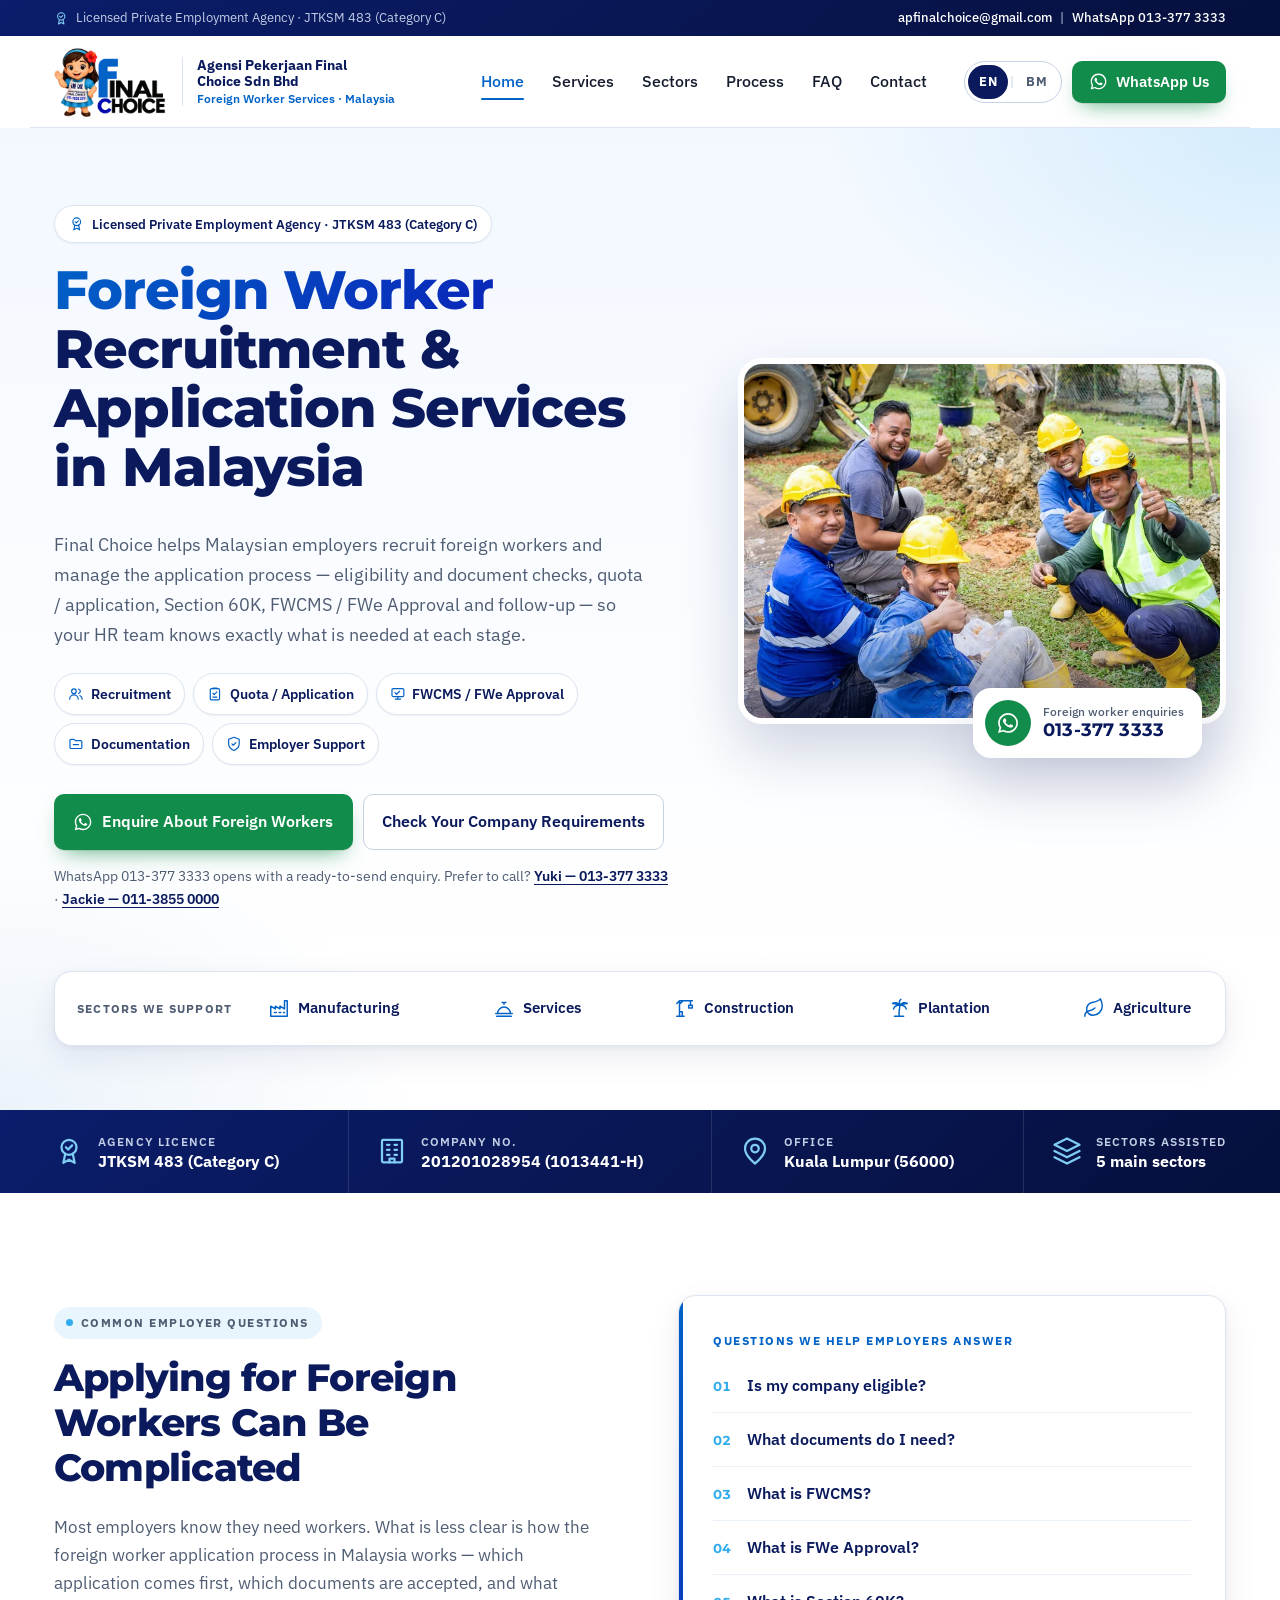
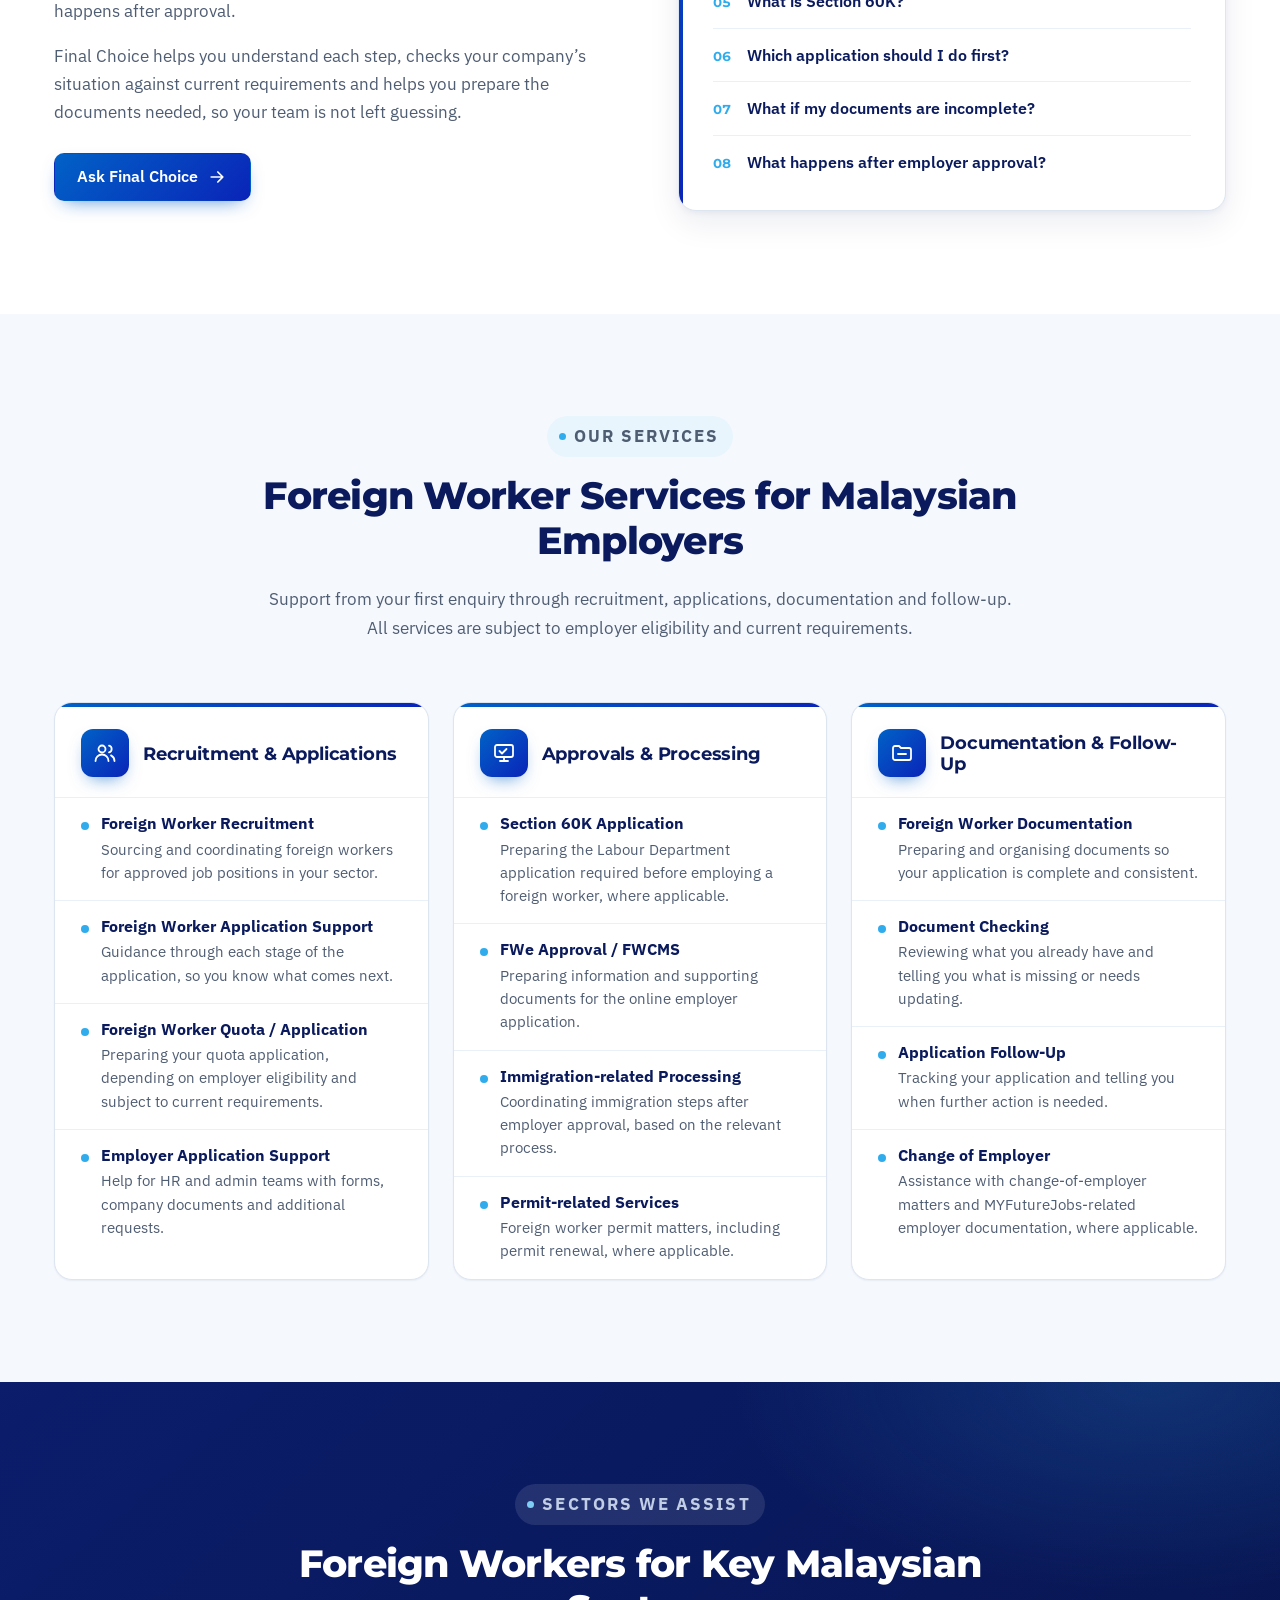
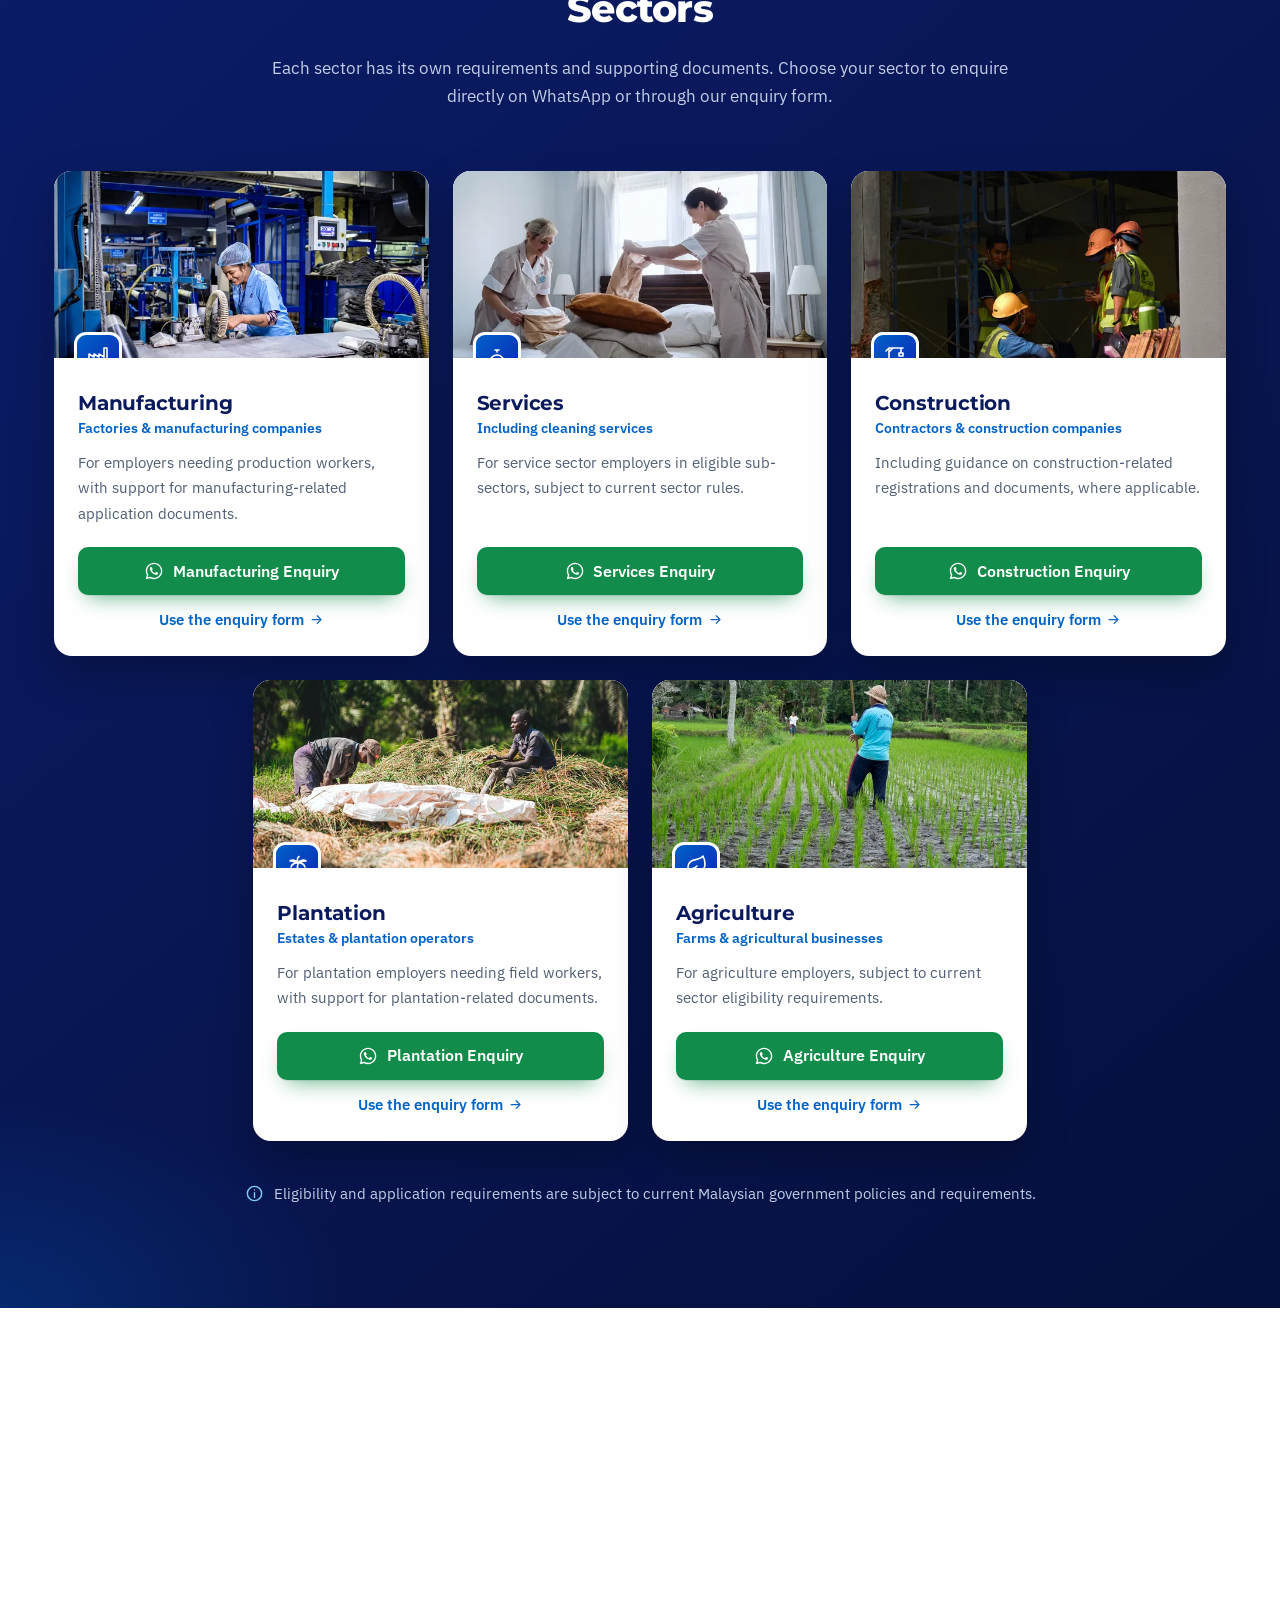
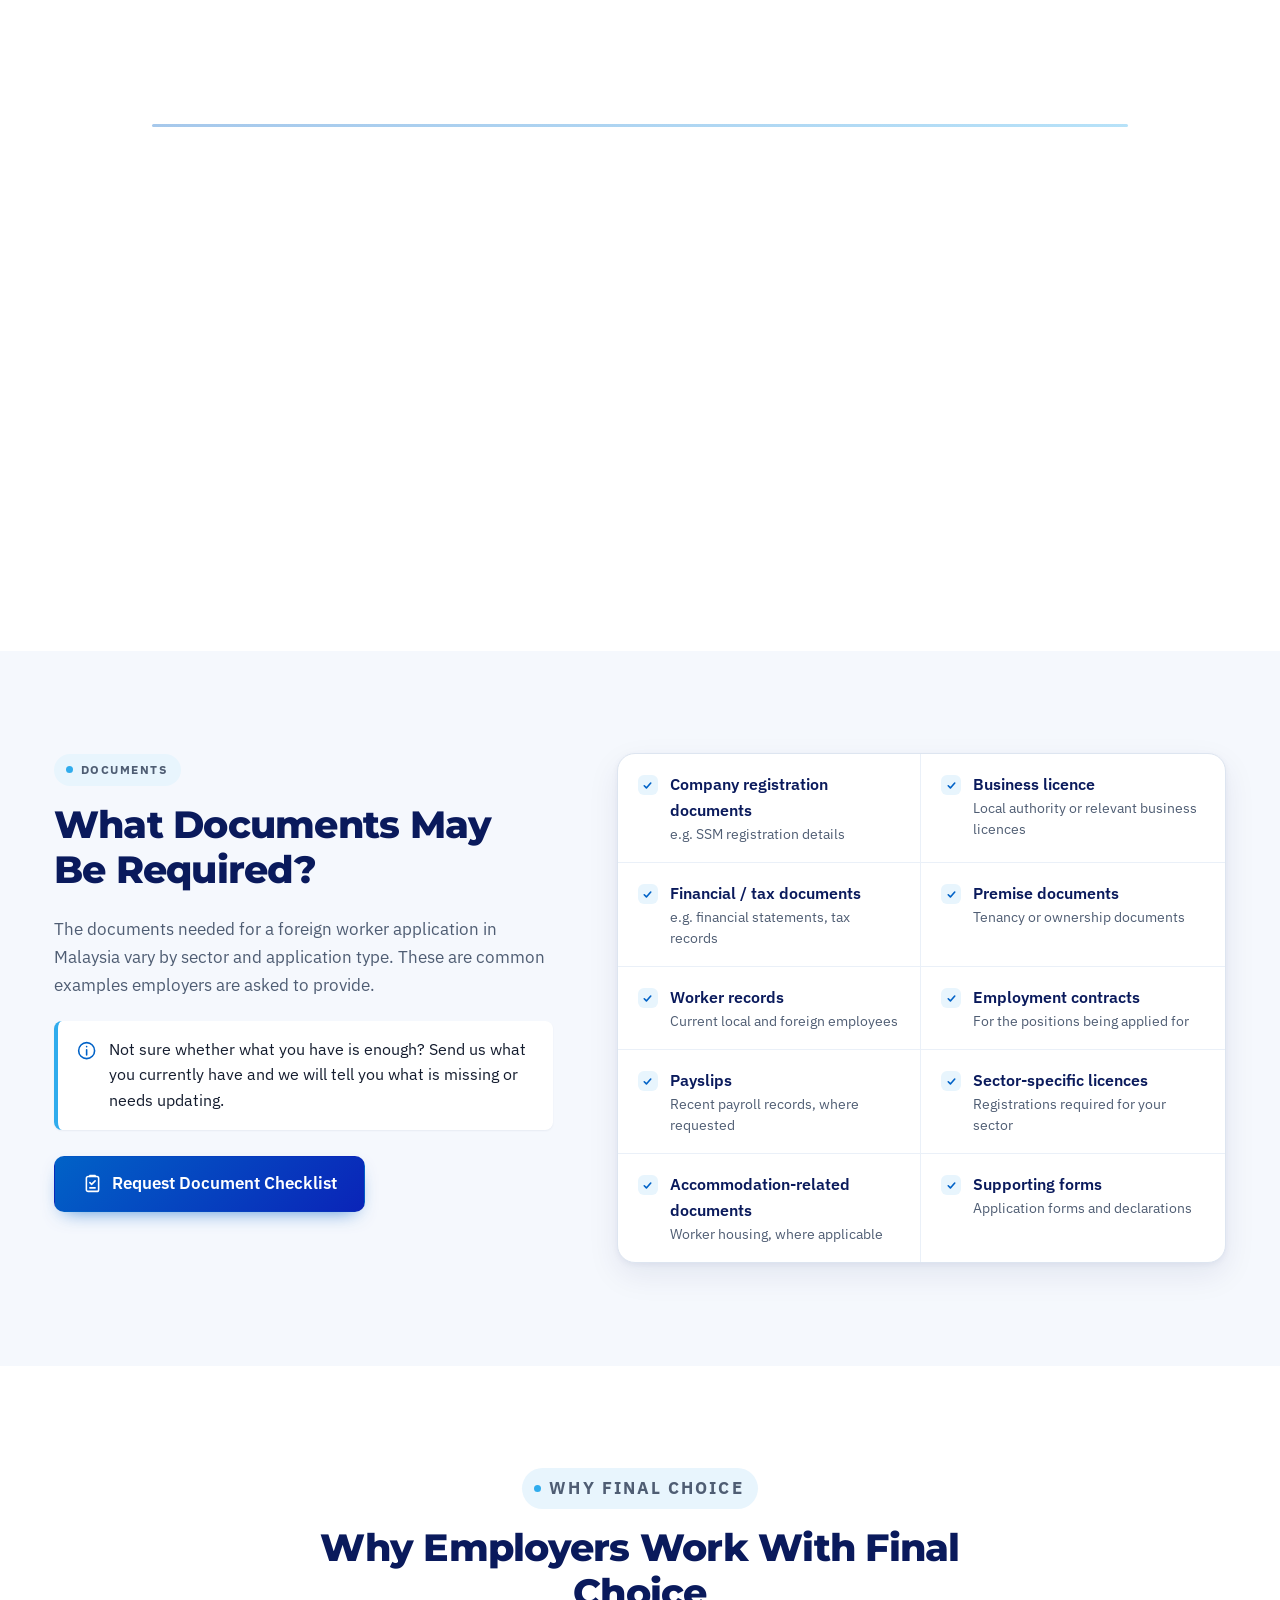
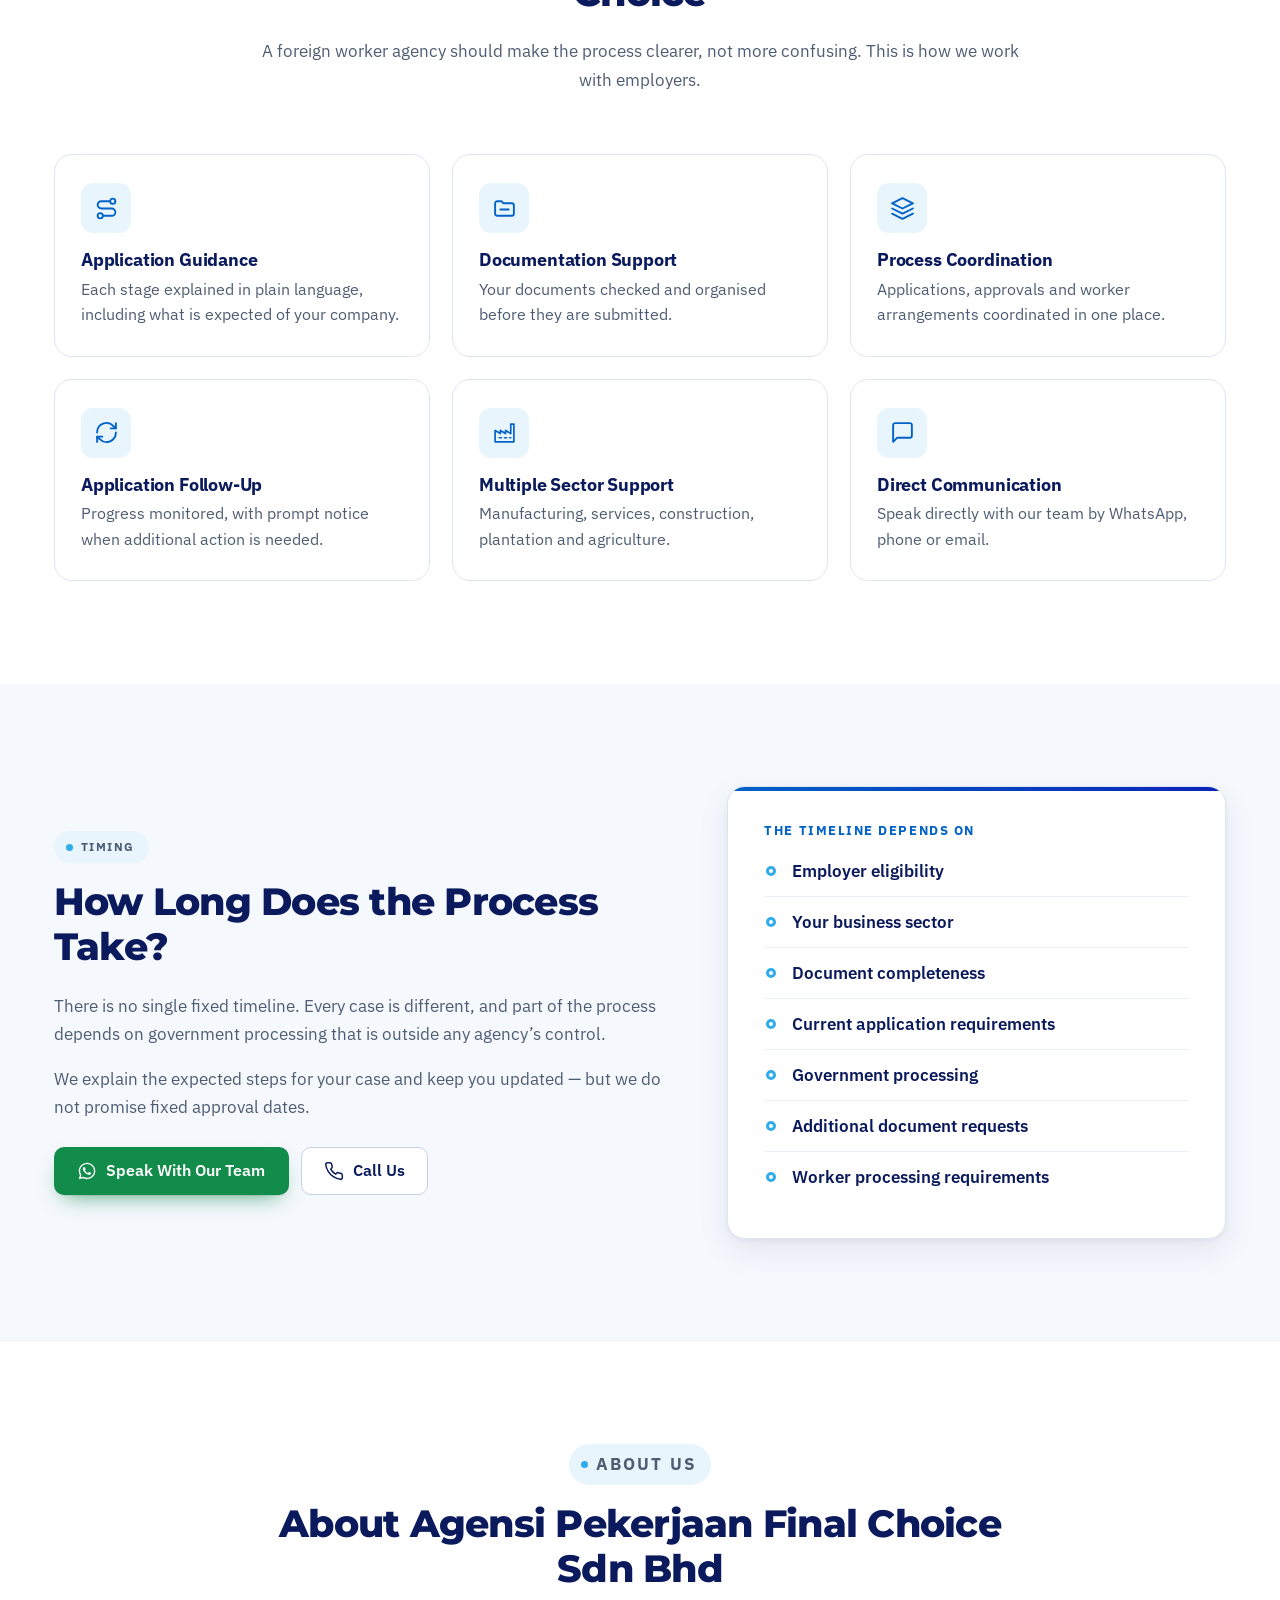
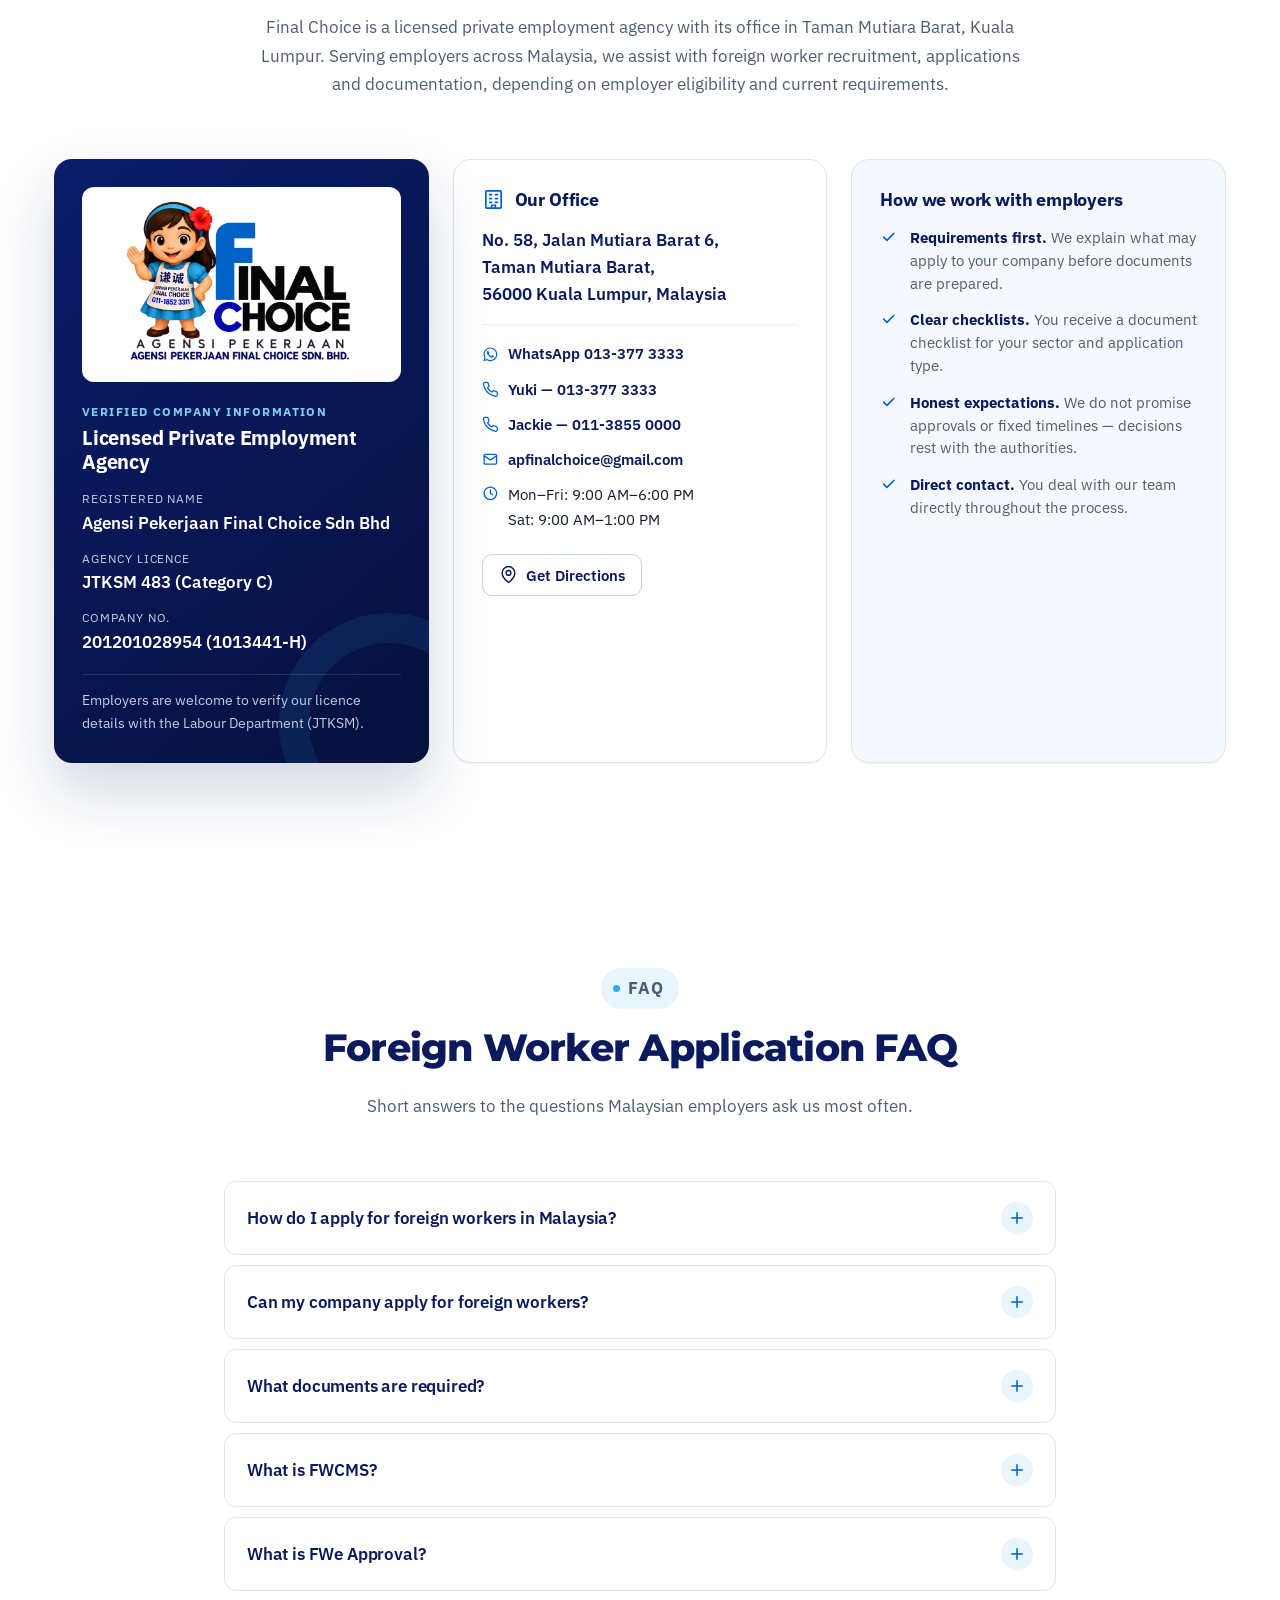
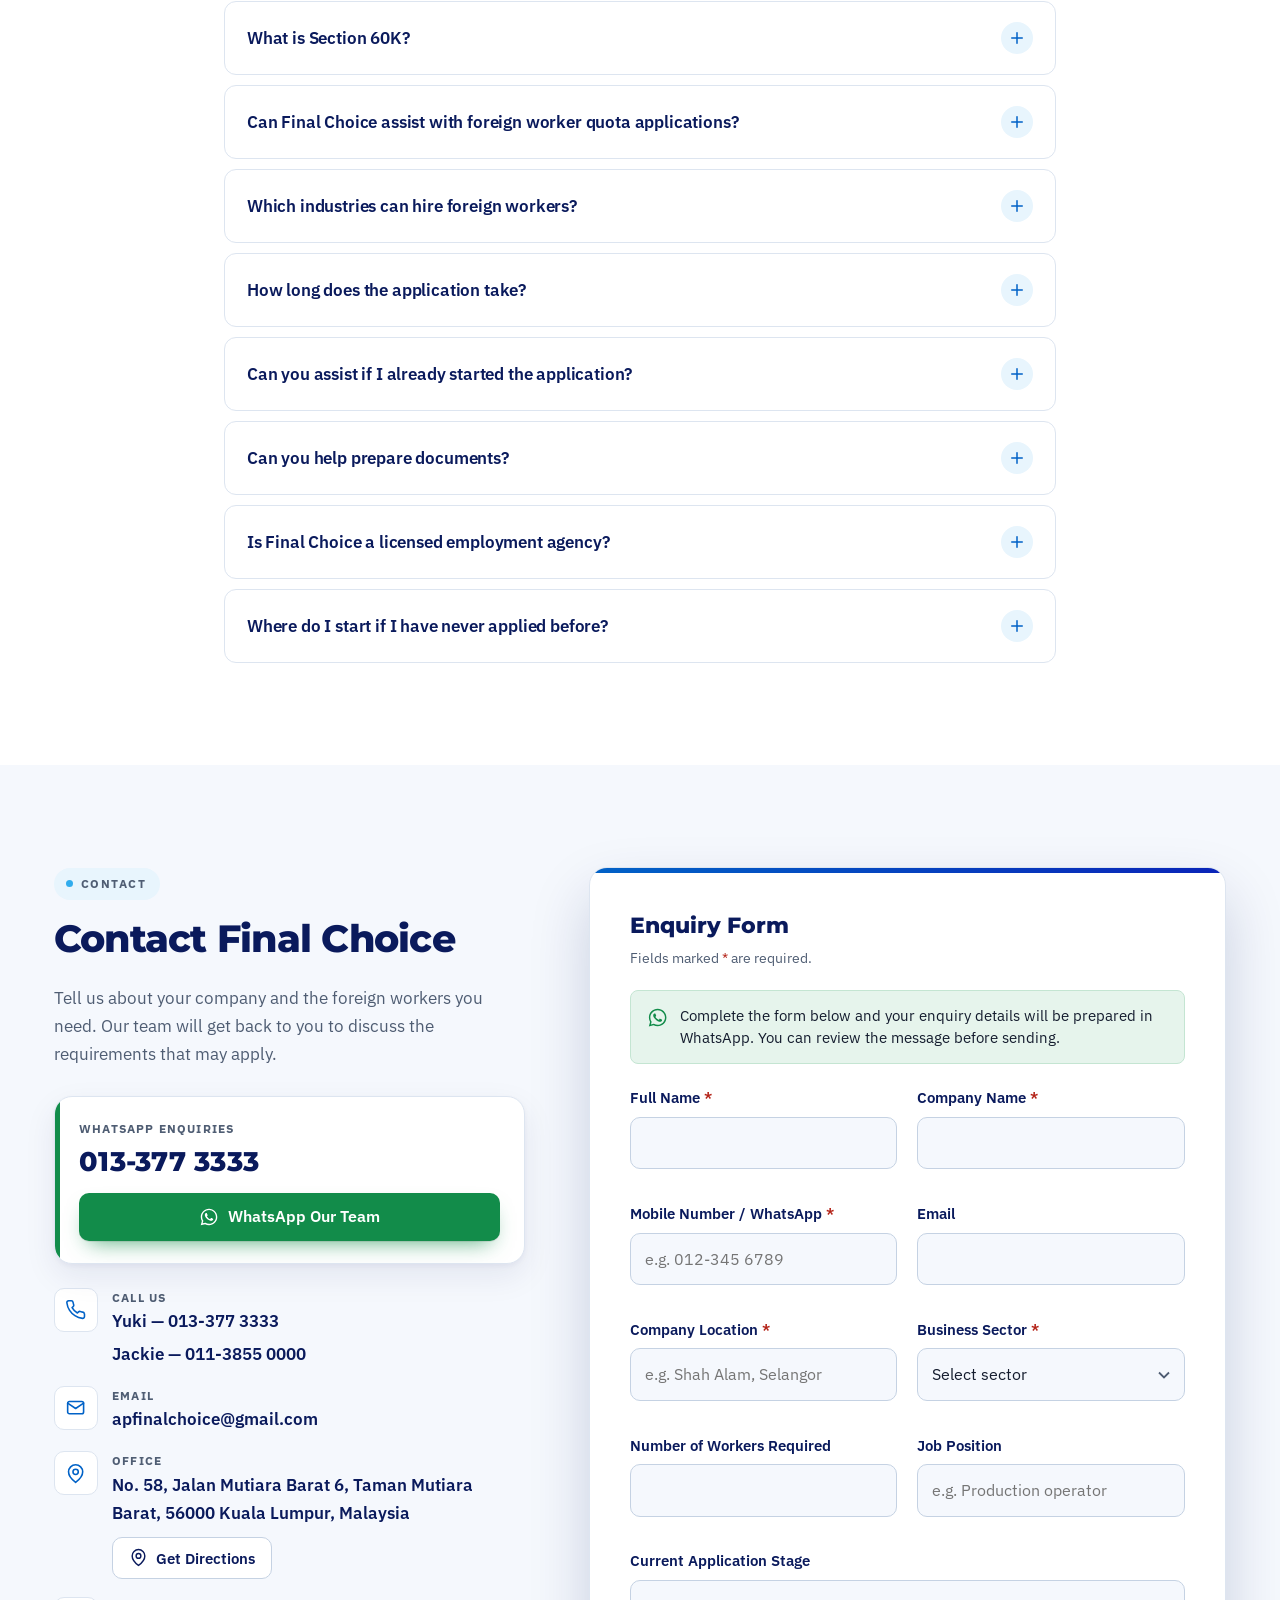
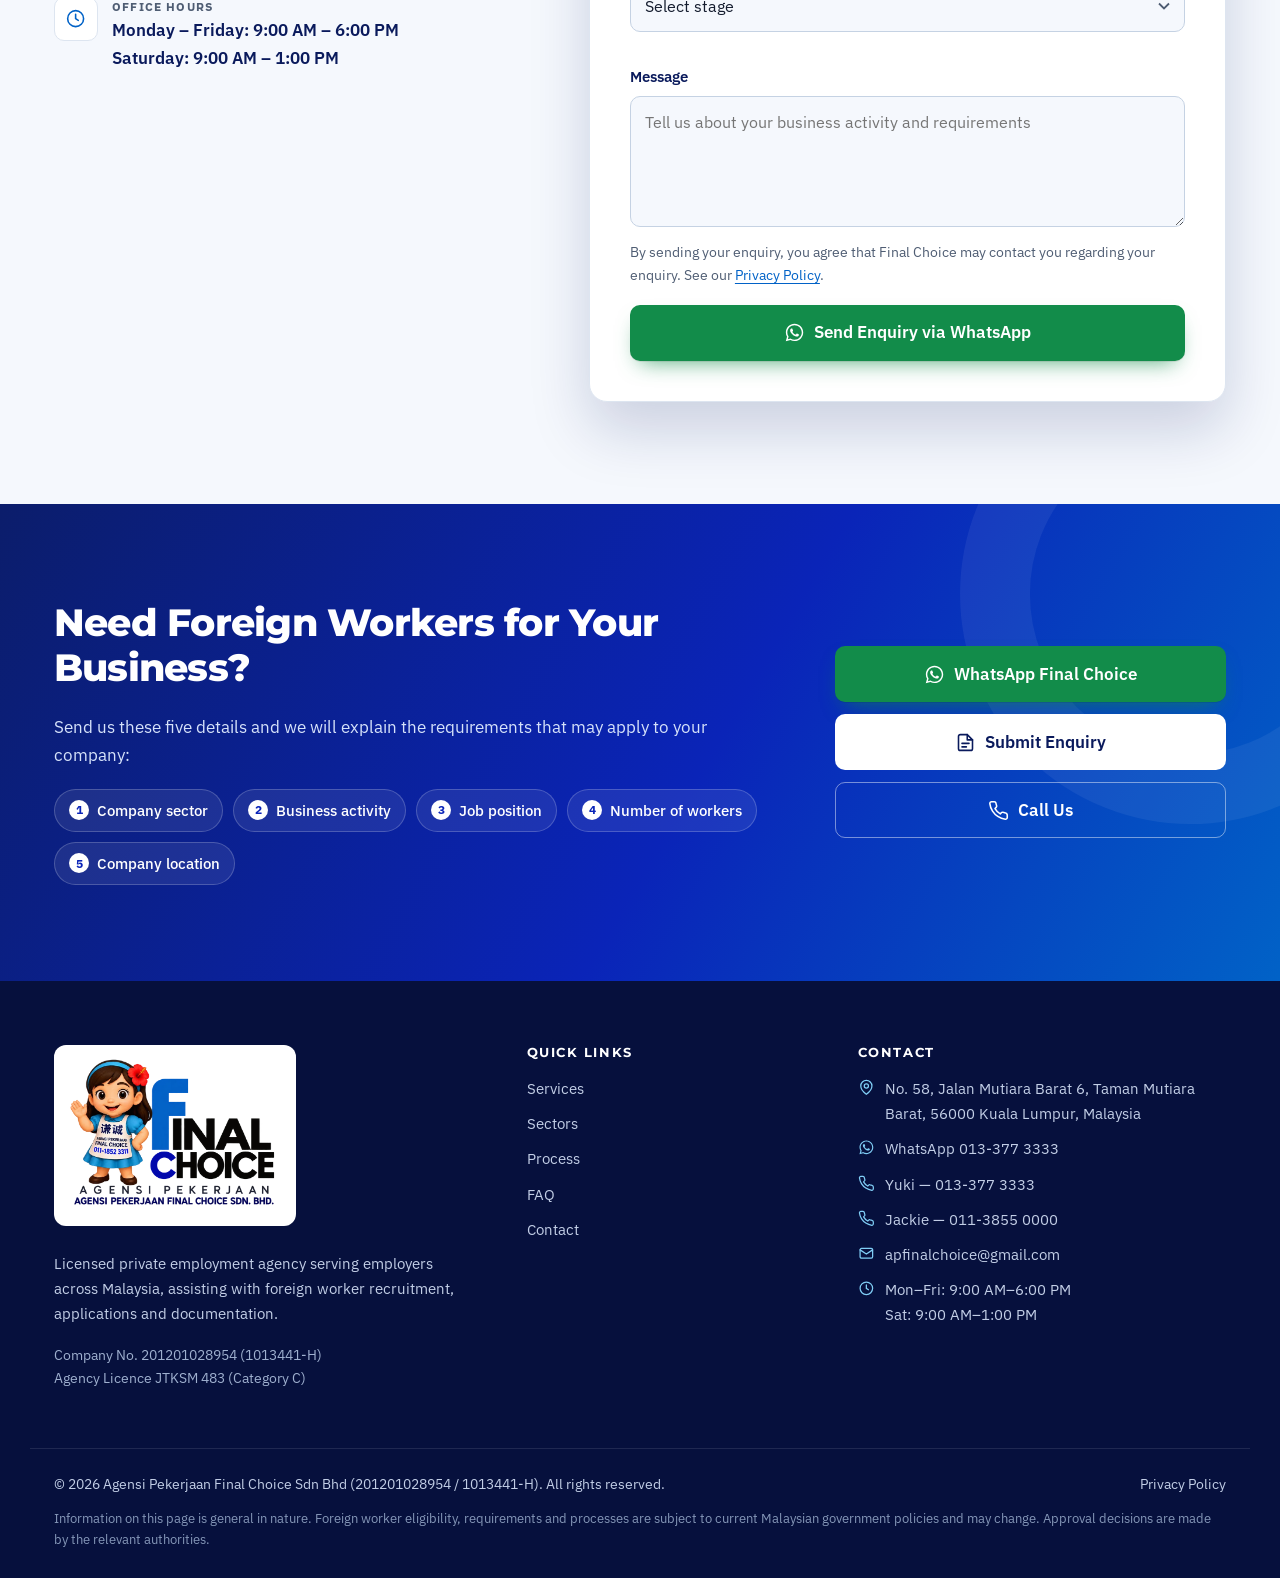
==== commit e100e10b: "Add files via upload" ====
--- a/index.html
+++ b/index.html
@@ -14,11 +14,16 @@
        EVERY "https://yukisph88.github.io/final-choice-foreign-worker/" in this
        file (and in robots.txt + sitemap.xml) with "https://[CANONICAL_DOMAIN]/".
        Search for: yukisph88.github.io
+       LANGUAGES: this is the English page. The Bahasa Melayu page is ms/index.html.
+       Both pages list each other with hreflang; keep them in sync when editing.
        ============================================================ -->
   <title>Foreign Worker Agency Malaysia | Final Choice</title>
   <meta name="description" content="Looking for foreign workers in Malaysia? Final Choice assists employers with recruitment, applications, FWCMS, documentation and foreign worker processing.">
   <meta name="robots" content="index, follow, max-image-preview:large">
   <link rel="canonical" href="https://yukisph88.github.io/final-choice-foreign-worker/"><!-- TEMPORARY: replace with https://[CANONICAL_DOMAIN]/ -->
+  <link rel="alternate" hreflang="en" href="https://yukisph88.github.io/final-choice-foreign-worker/">
+  <link rel="alternate" hreflang="ms" href="https://yukisph88.github.io/final-choice-foreign-worker/ms/">
+  <link rel="alternate" hreflang="x-default" href="https://yukisph88.github.io/final-choice-foreign-worker/">
   <meta name="theme-color" content="#0a1a5c">
   <meta name="format-detection" content="telephone=no">
 
@@ -29,6 +34,7 @@
   <!-- Open Graph -->
   <meta property="og:type" content="website">
   <meta property="og:locale" content="en_MY">
+  <meta property="og:locale:alternate" content="ms_MY">
   <meta property="og:site_name" content="Final Choice">
   <meta property="og:title" content="Foreign Worker Recruitment & Application Services in Malaysia | Final Choice">
   <meta property="og:description" content="Licensed private employment agency serving employers across Malaysia, helping with foreign worker recruitment, Section 60K, FWCMS/FWe Approval and documentation.">
@@ -108,7 +114,7 @@
         "logo": "https://yukisph88.github.io/final-choice-foreign-worker/assets/images/logo-final-choice.png",
         "image": "https://yukisph88.github.io/final-choice-foreign-worker/assets/images/og-image.jpg",
         "description": "Licensed private employment agency serving employers across Malaysia, assisting with foreign worker recruitment, applications, documentation and related employer support services.",
-        "telephone": "+601118523311",
+        "telephone": "+60133773333",
         "email": "apfinalchoice@gmail.com",
         "address": {
           "@type": "PostalAddress",
@@ -168,7 +174,7 @@
           { "@type": "Question", "name": "What is FWe Approval?", "acceptedAnswer": { "@type": "Answer", "text": "FWe Approval is an employer approval stage within the current foreign worker application process. Because procedures and requirements can change, we check the current process with you before preparing your documents." } },
           { "@type": "Question", "name": "What is Section 60K?", "acceptedAnswer": { "@type": "Answer", "text": "Section 60K of the Employment Act 1955 generally requires employers to obtain approval from the Labour Department before employing a foreign worker. Final Choice helps employers prepare this application and its supporting documents, where applicable." } },
           { "@type": "Question", "name": "Can Final Choice assist with foreign worker quota applications?", "acceptedAnswer": { "@type": "Answer", "text": "Yes. We assist employers with foreign worker quota applications, including document preparation and follow-up, subject to employer eligibility and current requirements. Approval decisions are made by the relevant authorities." } },
-          { "@type": "Question", "name": "Which industries can hire foreign workers?", "acceptedAnswer": { "@type": "Answer", "text": "Foreign workers may generally be employed in approved sectors such as manufacturing, services, construction, plantation, agriculture and mining and quarrying. Eligible sub-sectors and job positions are subject to current Malaysian government policies." } },
+          { "@type": "Question", "name": "Which industries can hire foreign workers?", "acceptedAnswer": { "@type": "Answer", "text": "Foreign workers may generally be employed in approved sectors such as manufacturing, services, construction, plantation and agriculture. Eligible sub-sectors and job positions are subject to current Malaysian government policies." } },
           { "@type": "Question", "name": "How long does the application take?", "acceptedAnswer": { "@type": "Answer", "text": "There is no single fixed timeline. It depends on employer eligibility, sector, document completeness, government processing and any additional requests. We will explain the expected steps for your case, but processing times cannot be guaranteed." } },
           { "@type": "Question", "name": "Can you assist if I already started the application?", "acceptedAnswer": { "@type": "Answer", "text": "Yes. Tell us which stage your application is at and share what has been submitted. We will review it and advise on the next steps, where applicable." } },
           { "@type": "Question", "name": "Can you help prepare documents?", "acceptedAnswer": { "@type": "Answer", "text": "Yes. We help employers check, prepare and organise application documents and forms, and we let you know if anything is missing or needs correction." } },
@@ -202,7 +208,6 @@
     <symbol id="i-crane" viewBox="0 0 24 24"><g fill="none" stroke="currentColor" stroke-width="1.6" stroke-linecap="round" stroke-linejoin="round"><path d="M6 21V4l-3 3M6 4h14M6 8l4-4M18 4v5M16 9h4v3h-4zM3 21h8M9 21v-5h-3"/></g></symbol>
     <symbol id="i-palm" viewBox="0 0 24 24"><g fill="none" stroke="currentColor" stroke-width="1.6" stroke-linecap="round" stroke-linejoin="round"><path d="M12 21c0-5 .5-9 1-12"/><path d="M13 9c-2-3-6-3.5-8-2 2.5 0 5 .5 8 2ZM13 9c2-3 6-3.5 8-2-2.5 0-5 .5-8 2ZM13 9c-1-3-.5-5.5 1-6.5M13 9c-3.5-.5-6 1.5-7 4M13 9c3.5-.5 6 1.5 7 4"/><path d="M7 21h10"/></g></symbol>
     <symbol id="i-leaf" viewBox="0 0 24 24"><g fill="none" stroke="currentColor" stroke-width="1.6" stroke-linecap="round" stroke-linejoin="round"><path d="M11 20A7 7 0 0 1 9.8 6.1C15.5 5 17 4.5 19 2c1 2 2 4.2 2 8 0 5.5-4.8 10-10 10Z"/><path d="M2 21c0-3 1.9-5.4 5.1-6C9.5 14.5 12 13 13 12"/></g></symbol>
-    <symbol id="i-mountain" viewBox="0 0 24 24"><g fill="none" stroke="currentColor" stroke-width="1.6" stroke-linecap="round" stroke-linejoin="round"><path d="m2 20 7-12 4 6 3-4 6 10Z"/><path d="m7.5 10.5 1.5 1.5 1.5-1.5"/></g></symbol>
     <symbol id="i-shield" viewBox="0 0 24 24"><g fill="none" stroke="currentColor" stroke-width="1.8" stroke-linecap="round" stroke-linejoin="round"><path d="M12 22s8-4 8-10V5l-8-3-8 3v7c0 6 8 10 8 10Z"/><path d="m9 12 2 2 4-4"/></g></symbol>
     <symbol id="i-chat" viewBox="0 0 24 24"><path fill="none" stroke="currentColor" stroke-width="1.8" stroke-linecap="round" stroke-linejoin="round" d="M21 15a2 2 0 0 1-2 2H7l-4 4V5a2 2 0 0 1 2-2h14a2 2 0 0 1 2 2Z"/></symbol>
     <symbol id="i-route" viewBox="0 0 24 24"><g fill="none" stroke="currentColor" stroke-width="1.8" stroke-linecap="round" stroke-linejoin="round"><circle cx="6" cy="19" r="2.5"/><circle cx="18" cy="5" r="2.5"/><path d="M8.5 19H17a3.5 3.5 0 0 0 0-7H7a3.5 3.5 0 0 1 0-7h8.5"/></g></symbol>
@@ -223,7 +228,7 @@
         <p class="topbar-contact">
           <a href="mailto:apfinalchoice@gmail.com" data-track="email_click" data-track-label="topbar">apfinalchoice@gmail.com</a>
           <span aria-hidden="true">|</span>
-          <a class="js-track-whatsapp" href="https://wa.me/601118523311" data-wa="general" data-track="whatsapp_click" data-track-label="topbar">WhatsApp 011-1852 3311</a>
+          <a class="js-track-whatsapp" href="https://wa.me/60133773333" data-wa="general" data-track="whatsapp_click" data-track-label="topbar">WhatsApp 013-377 3333</a>
         </p>
       </div>
     </div>
@@ -249,13 +254,23 @@
           <li><a href="#faq">FAQ</a></li>
           <li><a href="#contact">Contact</a></li>
         </ul>
-        <a class="btn btn-wa nav-cta-mobile js-track-whatsapp" href="https://wa.me/601118523311" data-wa="general" data-track="whatsapp_click" data-track-label="nav_mobile">
+        <a class="btn btn-wa nav-cta-mobile js-track-whatsapp" href="https://wa.me/60133773333" data-wa="general" data-track="whatsapp_click" data-track-label="nav_mobile">
           <svg class="icon" aria-hidden="true"><use href="#i-whatsapp"/></svg> WhatsApp Us
         </a>
+        <nav class="lang-switch lang-switch-menu" aria-label="Language">
+            <a href="./" lang="en" hreflang="en" class="is-active" aria-current="page">EN</a>
+            <span aria-hidden="true">|</span>
+            <a href="ms/" lang="ms" hreflang="ms" title="Bahasa Melayu" data-track="language_switch" data-track-label="to_ms">BM</a>
+          </nav>
       </nav>
 
       <div class="header-actions">
-        <a class="btn btn-wa btn-sm header-cta js-track-whatsapp" href="https://wa.me/601118523311" data-wa="general" data-track="whatsapp_click" data-track-label="header">
+        <nav class="lang-switch" aria-label="Language">
+          <a href="./" lang="en" hreflang="en" class="is-active" aria-current="page">EN</a>
+          <span aria-hidden="true">|</span>
+          <a href="ms/" lang="ms" hreflang="ms" title="Bahasa Melayu" data-track="language_switch" data-track-label="to_ms">BM</a>
+        </nav>
+        <a class="btn btn-wa btn-sm header-cta js-track-whatsapp" href="https://wa.me/60133773333" data-wa="general" data-track="whatsapp_click" data-track-label="header">
           <svg class="icon" aria-hidden="true"><use href="#i-whatsapp"/></svg> WhatsApp Us
         </a>
         <button class="nav-toggle" type="button" aria-controls="primary-nav" aria-expanded="false">
@@ -289,14 +304,14 @@
           </ul>
 
           <div class="hero-cta">
-            <a class="btn btn-wa btn-lg js-track-whatsapp" href="https://wa.me/601118523311" data-wa="general" data-track="whatsapp_click" data-track-label="hero">
+            <a class="btn btn-wa btn-lg js-track-whatsapp" href="https://wa.me/60133773333" data-wa="general" data-track="whatsapp_click" data-track-label="hero">
               <svg class="icon" aria-hidden="true"><use href="#i-whatsapp"/></svg> Enquire About Foreign Workers
             </a>
             <a class="btn btn-outline btn-lg" href="#contact" data-prefill-stage="Checking eligibility" data-track="cta_click" data-track-label="hero_check_requirements">
               Check Your Company Requirements
             </a>
           </div>
-          <p class="cta-note">WhatsApp 011-1852 3311 opens with a ready-to-send enquiry. Prefer to call? <a class="js-track-phone" href="tel:+601138550000" data-track="phone_click" data-contact="jackie" data-track-label="hero">Jackie &mdash; 011-3855 0000</a> <span aria-hidden="true">&middot;</span> <a class="js-track-phone" href="tel:+60173211887" data-track="phone_click" data-contact="yuki" data-track-label="hero">Yuki &mdash; +6017-321 1887</a></p>
+          <p class="cta-note">WhatsApp 013-377 3333 opens with a ready-to-send enquiry. Prefer to call? <a class="js-track-phone" href="tel:+60133773333" data-track="phone_click" data-contact="yuki" data-track-label="hero">Yuki &mdash; 013-377 3333</a> <span aria-hidden="true">&middot;</span> <a class="js-track-phone" href="tel:+601138550000" data-track="phone_click" data-contact="jackie" data-track-label="hero">Jackie &mdash; 011-3855 0000</a></p>
         </div>
 
         <!-- Hero photo: licensed stock (Pexels, see README "Image credits"). To replace, export 1200x900 and
@@ -308,10 +323,9 @@
                  sizes="(min-width: 1024px) 540px, 100vw" width="1200" height="900" fetchpriority="high"
                  alt="Smiling workers in safety helmets, work uniforms and high-visibility vests at an outdoor worksite, representing foreign worker recruitment for Malaysian employers">
           </figure>
-          <div class="hero-float hero-float-logo"><picture><source type="image/webp" srcset="assets/images/logo-final-choice.webp"><img src="assets/images/logo-final-choice.png" width="720" height="537" loading="eager" decoding="async" alt="Agensi Pekerjaan Final Choice Sdn Bhd official logo"></picture></div>
-          <a class="hero-float hero-float-wa js-track-whatsapp" href="https://wa.me/601118523311" data-wa="general" data-track="whatsapp_click" data-track-label="hero_float">
+          <a class="hero-float hero-float-wa js-track-whatsapp" href="https://wa.me/60133773333" data-wa="general" data-track="whatsapp_click" data-track-label="hero_float">
             <span class="hfw-icon"><svg class="icon" aria-hidden="true"><use href="#i-whatsapp"/></svg></span>
-            <span class="hfw-text"><small>Foreign worker enquiries</small><strong>011-1852 3311</strong></span>
+            <span class="hfw-text"><small>Foreign worker enquiries</small><strong>013-377 3333</strong></span>
           </a>
         </div>
       </div>
@@ -325,7 +339,6 @@
             <li><a href="#sectors"><svg class="icon" aria-hidden="true"><use href="#i-crane"/></svg> Construction</a></li>
             <li><a href="#sectors"><svg class="icon" aria-hidden="true"><use href="#i-palm"/></svg> Plantation</a></li>
             <li><a href="#sectors"><svg class="icon" aria-hidden="true"><use href="#i-leaf"/></svg> Agriculture</a></li>
-            <li><a href="#sectors"><svg class="icon" aria-hidden="true"><use href="#i-mountain"/></svg> Mining &amp; Quarrying</a></li>
           </ul>
         </div>
       </div>
@@ -338,7 +351,7 @@
           <li><svg class="icon" aria-hidden="true"><use href="#i-badge"/></svg><div><span class="cred-label">Agency licence</span><span class="cred-value">JTKSM 483 (Category C)</span></div></li>
           <li><svg class="icon" aria-hidden="true"><use href="#i-building"/></svg><div><span class="cred-label">Company No.</span><span class="cred-value">201201028954 (1013441-H)</span></div></li>
           <li><svg class="icon" aria-hidden="true"><use href="#i-pin"/></svg><div><span class="cred-label">Office</span><span class="cred-value">Kuala Lumpur (56000)</span></div></li>
-          <li><svg class="icon" aria-hidden="true"><use href="#i-layers"/></svg><div><span class="cred-label">Sectors assisted</span><span class="cred-value">6 main sectors</span></div></li>
+          <li><svg class="icon" aria-hidden="true"><use href="#i-layers"/></svg><div><span class="cred-label">Sectors assisted</span><span class="cred-value">5 main sectors</span></div></li>
         </ul>
       </div>
     </section>
@@ -351,7 +364,7 @@
           <h2 id="challenges-title">Applying for Foreign Workers Can Be Complicated</h2>
           <p>Most employers know they need workers. What is less clear is how the foreign worker application process in Malaysia works &mdash; which application comes first, which documents are accepted, and what happens after approval.</p>
           <p>Final Choice helps you understand each step, checks your company&rsquo;s situation against current requirements and helps you prepare the documents needed, so your team is not left guessing.</p>
-          <a class="btn btn-primary js-track-whatsapp" href="https://wa.me/601118523311" data-wa="question" data-track="whatsapp_click" data-track-label="pain_points">
+          <a class="btn btn-primary js-track-whatsapp" href="https://wa.me/60133773333" data-wa="question" data-track="whatsapp_click" data-track-label="pain_points">
             Ask Final Choice <svg class="icon" aria-hidden="true"><use href="#i-arrow"/></svg>
           </a>
         </div>
@@ -417,7 +430,7 @@
               <li><h4>Foreign Worker Documentation</h4><p>Preparing and organising documents so your application is complete and consistent.</p></li>
               <li><h4>Document Checking</h4><p>Reviewing what you already have and telling you what is missing or needs updating.</p></li>
               <li><h4>Application Follow-Up</h4><p>Tracking your application and telling you when further action is needed.</p></li>
-              <li><h4>Change of Employer (Tukar Majikan)</h4><p>Assistance with change-of-employer matters and MYFutureJobs-related employer documentation, where applicable.</p></li>
+              <li><h4>Change of Employer</h4><p>Assistance with change-of-employer matters and MYFutureJobs-related employer documentation, where applicable.</p></li>
             </ul>
           </article>
         </div>
@@ -443,7 +456,7 @@
               <p class="sector-for">Factories &amp; manufacturing companies</p>
               <p>For employers needing production workers, with support for manufacturing-related application documents.</p>
               <div class="sector-actions">
-                <a class="btn btn-wa btn-block js-track-sector" href="https://wa.me/601118523311" data-wa="manufacturing" data-track="sector_enquiry" data-track-label="manufacturing"><svg class="icon" aria-hidden="true"><use href="#i-whatsapp"/></svg> Manufacturing Enquiry</a>
+                <a class="btn btn-wa btn-block js-track-sector" href="https://wa.me/60133773333" data-wa="manufacturing" data-track="sector_enquiry" data-track-label="manufacturing"><svg class="icon" aria-hidden="true"><use href="#i-whatsapp"/></svg> Manufacturing Enquiry</a>
                 <a class="text-link" href="#contact" data-prefill-sector="Manufacturing" data-track="sector_form_click" data-track-label="manufacturing">Use the enquiry form <svg class="icon" aria-hidden="true"><use href="#i-arrow"/></svg></a>
               </div>
             </div>
@@ -456,7 +469,7 @@
               <p class="sector-for">Including cleaning services</p>
               <p>For service sector employers in eligible sub-sectors, subject to current sector rules.</p>
               <div class="sector-actions">
-                <a class="btn btn-wa btn-block js-track-sector" href="https://wa.me/601118523311" data-wa="services" data-track="sector_enquiry" data-track-label="services"><svg class="icon" aria-hidden="true"><use href="#i-whatsapp"/></svg> Services Enquiry</a>
+                <a class="btn btn-wa btn-block js-track-sector" href="https://wa.me/60133773333" data-wa="services" data-track="sector_enquiry" data-track-label="services"><svg class="icon" aria-hidden="true"><use href="#i-whatsapp"/></svg> Services Enquiry</a>
                 <a class="text-link" href="#contact" data-prefill-sector="Services" data-track="sector_form_click" data-track-label="services">Use the enquiry form <svg class="icon" aria-hidden="true"><use href="#i-arrow"/></svg></a>
               </div>
             </div>
@@ -469,7 +482,7 @@
               <p class="sector-for">Contractors &amp; construction companies</p>
               <p>Including guidance on construction-related registrations and documents, where applicable.</p>
               <div class="sector-actions">
-                <a class="btn btn-wa btn-block js-track-sector" href="https://wa.me/601118523311" data-wa="construction" data-track="sector_enquiry" data-track-label="construction"><svg class="icon" aria-hidden="true"><use href="#i-whatsapp"/></svg> Construction Enquiry</a>
+                <a class="btn btn-wa btn-block js-track-sector" href="https://wa.me/60133773333" data-wa="construction" data-track="sector_enquiry" data-track-label="construction"><svg class="icon" aria-hidden="true"><use href="#i-whatsapp"/></svg> Construction Enquiry</a>
                 <a class="text-link" href="#contact" data-prefill-sector="Construction" data-track="sector_form_click" data-track-label="construction">Use the enquiry form <svg class="icon" aria-hidden="true"><use href="#i-arrow"/></svg></a>
               </div>
             </div>
@@ -482,7 +495,7 @@
               <p class="sector-for">Estates &amp; plantation operators</p>
               <p>For plantation employers needing field workers, with support for plantation-related documents.</p>
               <div class="sector-actions">
-                <a class="btn btn-wa btn-block js-track-sector" href="https://wa.me/601118523311" data-wa="plantation" data-track="sector_enquiry" data-track-label="plantation"><svg class="icon" aria-hidden="true"><use href="#i-whatsapp"/></svg> Plantation Enquiry</a>
+                <a class="btn btn-wa btn-block js-track-sector" href="https://wa.me/60133773333" data-wa="plantation" data-track="sector_enquiry" data-track-label="plantation"><svg class="icon" aria-hidden="true"><use href="#i-whatsapp"/></svg> Plantation Enquiry</a>
                 <a class="text-link" href="#contact" data-prefill-sector="Plantation" data-track="sector_form_click" data-track-label="plantation">Use the enquiry form <svg class="icon" aria-hidden="true"><use href="#i-arrow"/></svg></a>
               </div>
             </div>
@@ -495,21 +508,8 @@
               <p class="sector-for">Farms &amp; agricultural businesses</p>
               <p>For agriculture employers, subject to current sector eligibility requirements.</p>
               <div class="sector-actions">
-                <a class="btn btn-wa btn-block js-track-sector" href="https://wa.me/601118523311" data-wa="agriculture" data-track="sector_enquiry" data-track-label="agriculture"><svg class="icon" aria-hidden="true"><use href="#i-whatsapp"/></svg> Agriculture Enquiry</a>
+                <a class="btn btn-wa btn-block js-track-sector" href="https://wa.me/60133773333" data-wa="agriculture" data-track="sector_enquiry" data-track-label="agriculture"><svg class="icon" aria-hidden="true"><use href="#i-whatsapp"/></svg> Agriculture Enquiry</a>
                 <a class="text-link" href="#contact" data-prefill-sector="Agriculture" data-track="sector_form_click" data-track-label="agriculture">Use the enquiry form <svg class="icon" aria-hidden="true"><use href="#i-arrow"/></svg></a>
-              </div>
-            </div>
-          </article>
-
-          <article class="sector-card reveal">
-            <div class="sector-visual"><img src="assets/images/sector-mining-photo-640.webp" srcset="assets/images/sector-mining-photo-640.webp 640w, assets/images/sector-mining-photo-1280.webp 1280w" sizes="(min-width: 1024px) 380px, (min-width: 768px) 50vw, 100vw" width="1280" height="640" loading="lazy" decoding="async" alt="Quarry worker operating stone-cutting machinery at an open quarry site"><span class="sector-icon"><svg class="icon" aria-hidden="true"><use href="#i-mountain"/></svg></span></div>
-            <div class="sector-body">
-              <h3>Mining &amp; Quarrying</h3>
-              <p class="sector-for">Mining &amp; quarry operators</p>
-              <p>Including help preparing sector-specific licences and supporting documents.</p>
-              <div class="sector-actions">
-                <a class="btn btn-wa btn-block js-track-sector" href="https://wa.me/601118523311" data-wa="mining" data-track="sector_enquiry" data-track-label="mining_quarrying"><svg class="icon" aria-hidden="true"><use href="#i-whatsapp"/></svg> Mining &amp; Quarrying Enquiry</a>
-                <a class="text-link" href="#contact" data-prefill-sector="Mining &amp; Quarrying" data-track="sector_form_click" data-track-label="mining_quarrying">Use the enquiry form <svg class="icon" aria-hidden="true"><use href="#i-arrow"/></svg></a>
               </div>
             </div>
           </article>
@@ -542,7 +542,7 @@
         <div class="process-cta reveal">
           <p>Approval decisions are made by the relevant Malaysian authorities. Final Choice assists with preparation, submission and coordination.</p>
           <div class="btn-row">
-            <a class="btn btn-wa js-track-whatsapp" href="https://wa.me/601118523311" data-wa="general" data-track="whatsapp_click" data-track-label="process"><svg class="icon" aria-hidden="true"><use href="#i-whatsapp"/></svg> Start With Step 1 on WhatsApp</a>
+            <a class="btn btn-wa js-track-whatsapp" href="https://wa.me/60133773333" data-wa="general" data-track="whatsapp_click" data-track-label="process"><svg class="icon" aria-hidden="true"><use href="#i-whatsapp"/></svg> Start With Step 1 on WhatsApp</a>
             <a class="btn btn-outline" href="#contact" data-prefill-stage="Checking eligibility" data-track="cta_click" data-track-label="process_check_requirements">Check Your Company Requirements</a>
           </div>
         </div>
@@ -560,7 +560,7 @@
             <svg class="icon" aria-hidden="true"><use href="#i-info"/></svg>
             <p>Not sure whether what you have is enough? Send us what you currently have and we will tell you what is missing or needs updating.</p>
           </div>
-          <a class="btn btn-primary btn-lg js-track-checklist" href="https://wa.me/601118523311" data-wa="checklist" data-track="checklist_click" data-track-label="documents_section">
+          <a class="btn btn-primary btn-lg js-track-checklist" href="https://wa.me/60133773333" data-wa="checklist" data-track="checklist_click" data-track-label="documents_section">
             <svg class="icon" aria-hidden="true"><use href="#i-clipboard"/></svg> Request Document Checklist
           </a>
         </div>
@@ -593,7 +593,7 @@
           <div class="why-item reveal"><span class="why-icon"><svg class="icon" aria-hidden="true"><use href="#i-folder"/></svg></span><h3>Documentation Support</h3><p>Your documents checked and organised before they are submitted.</p></div>
           <div class="why-item reveal"><span class="why-icon"><svg class="icon" aria-hidden="true"><use href="#i-layers"/></svg></span><h3>Process Coordination</h3><p>Applications, approvals and worker arrangements coordinated in one place.</p></div>
           <div class="why-item reveal"><span class="why-icon"><svg class="icon" aria-hidden="true"><use href="#i-refresh"/></svg></span><h3>Application Follow-Up</h3><p>Progress monitored, with prompt notice when additional action is needed.</p></div>
-          <div class="why-item reveal"><span class="why-icon"><svg class="icon" aria-hidden="true"><use href="#i-factory"/></svg></span><h3>Multiple Sector Support</h3><p>Manufacturing, services, construction, plantation, agriculture and mining &amp; quarrying.</p></div>
+          <div class="why-item reveal"><span class="why-icon"><svg class="icon" aria-hidden="true"><use href="#i-factory"/></svg></span><h3>Multiple Sector Support</h3><p>Manufacturing, services, construction, plantation and agriculture.</p></div>
           <div class="why-item reveal"><span class="why-icon"><svg class="icon" aria-hidden="true"><use href="#i-chat"/></svg></span><h3>Direct Communication</h3><p>Speak directly with our team by WhatsApp, phone or email.</p></div>
         </div>
       </div>
@@ -608,7 +608,7 @@
           <p>There is no single fixed timeline. Every case is different, and part of the process depends on government processing that is outside any agency&rsquo;s control.</p>
           <p>We explain the expected steps for your case and keep you updated &mdash; but we do not promise fixed approval dates.</p>
           <div class="btn-row">
-            <a class="btn btn-wa js-track-whatsapp" href="https://wa.me/601118523311" data-wa="team" data-track="whatsapp_click" data-track-label="timeline"><svg class="icon" aria-hidden="true"><use href="#i-whatsapp"/></svg> Speak With Our Team</a>
+            <a class="btn btn-wa js-track-whatsapp" href="https://wa.me/60133773333" data-wa="team" data-track="whatsapp_click" data-track-label="timeline"><svg class="icon" aria-hidden="true"><use href="#i-whatsapp"/></svg> Speak With Our Team</a>
             <a class="btn btn-outline" href="#call-options" data-call-menu data-track="call_menu_open" data-track-label="timeline"><svg class="icon" aria-hidden="true"><use href="#i-phone"/></svg> Call Us</a>
           </div>
         </div>
@@ -657,9 +657,9 @@
               56000 Kuala Lumpur, Malaysia
             </address>
             <ul class="office-list">
-              <li><svg class="icon" aria-hidden="true"><use href="#i-whatsapp"/></svg><a class="js-track-whatsapp" href="https://wa.me/601118523311" data-wa="general" data-track="whatsapp_click" data-track-label="about">WhatsApp 011-1852 3311</a></li>
+              <li><svg class="icon" aria-hidden="true"><use href="#i-whatsapp"/></svg><a class="js-track-whatsapp" href="https://wa.me/60133773333" data-wa="general" data-track="whatsapp_click" data-track-label="about">WhatsApp 013-377 3333</a></li>
+              <li><svg class="icon" aria-hidden="true"><use href="#i-phone"/></svg><a class="js-track-phone" href="tel:+60133773333" data-track="phone_click" data-contact="yuki" data-track-label="about">Yuki &mdash; 013-377 3333</a></li>
               <li><svg class="icon" aria-hidden="true"><use href="#i-phone"/></svg><a class="js-track-phone" href="tel:+601138550000" data-track="phone_click" data-contact="jackie" data-track-label="about">Jackie &mdash; 011-3855 0000</a></li>
-              <li><svg class="icon" aria-hidden="true"><use href="#i-phone"/></svg><a class="js-track-phone" href="tel:+60173211887" data-track="phone_click" data-contact="yuki" data-track-label="about">Yuki &mdash; +6017-321 1887</a></li>
               <li><svg class="icon" aria-hidden="true"><use href="#i-mail"/></svg><a href="mailto:apfinalchoice@gmail.com" data-track="email_click" data-track-label="about">apfinalchoice@gmail.com</a></li>
               <li class="hours-item"><svg class="icon" aria-hidden="true"><use href="#i-clock"/></svg><span>Mon&ndash;Fri: 9:00&nbsp;AM&ndash;6:00&nbsp;PM<br>Sat: 9:00&nbsp;AM&ndash;1:00&nbsp;PM</span></li>
             </ul>
@@ -698,21 +698,6 @@
         </div>
         <p><a class="text-link" href="[GOOGLE_BUSINESS_PROFILE_URL]" target="_blank" rel="noopener">Read our Google Reviews</a></p>
         ================================================================================== -->
-      </div>
-    </section>
-
-    <!-- ============================== BAHASA MALAYSIA SUMMARY ============================== -->
-    <section class="section section-alt section-tight" id="bm" lang="ms" aria-labelledby="bm-title">
-      <div class="container bm-box reveal">
-        <div>
-          <p class="eyebrow">Bahasa Malaysia</p>
-          <h2 id="bm-title">Agensi Pekerja Asing untuk Majikan di Seluruh Malaysia</h2>
-          <p>Final Choice ialah agensi pekerjaan swasta berlesen (JTKSM 483, Kategori C) yang membantu majikan dengan permohonan pekerja asing &mdash; termasuk semakan kelayakan, penyediaan dokumen, permohonan kuota pekerja asing dan susulan permohonan. Kami membantu kilang dan syarikat dalam sektor pembuatan, perkhidmatan, pembinaan, perladangan, pertanian serta perlombongan dan pengkuarian.</p>
-          <p>Tidak pasti cara mohon pekerja asing atau cara mohon kuota pekerja asing? Hubungi kami untuk penerangan langkah demi langkah. Semua permohonan tertakluk kepada kelayakan majikan dan keperluan semasa kerajaan.</p>
-        </div>
-        <a class="btn btn-wa btn-lg js-track-whatsapp" href="https://wa.me/601118523311" data-wa="bm" data-track="whatsapp_click" data-track-label="bm_section">
-          <svg class="icon" aria-hidden="true"><use href="#i-whatsapp"/></svg> WhatsApp Kami
-        </a>
       </div>
     </section>
 
@@ -742,7 +727,7 @@
           <details class="faq-item"><summary><h3>Can Final Choice assist with foreign worker quota applications?</h3><svg class="icon faq-icon" aria-hidden="true"><use href="#i-plus"/></svg></summary>
             <div class="faq-answer"><p>Yes. We assist employers with foreign worker quota applications, including document preparation and follow-up, subject to employer eligibility and current requirements. Approval decisions are made by the relevant authorities.</p></div></details>
           <details class="faq-item"><summary><h3>Which industries can hire foreign workers?</h3><svg class="icon faq-icon" aria-hidden="true"><use href="#i-plus"/></svg></summary>
-            <div class="faq-answer"><p>Foreign workers may generally be employed in approved sectors such as manufacturing, services, construction, plantation, agriculture and mining and quarrying. Eligible sub-sectors and job positions are subject to current Malaysian government policies.</p></div></details>
+            <div class="faq-answer"><p>Foreign workers may generally be employed in approved sectors such as manufacturing, services, construction, plantation and agriculture. Eligible sub-sectors and job positions are subject to current Malaysian government policies.</p></div></details>
           <details class="faq-item"><summary><h3>How long does the application take?</h3><svg class="icon faq-icon" aria-hidden="true"><use href="#i-plus"/></svg></summary>
             <div class="faq-answer"><p>There is no single fixed timeline. It depends on employer eligibility, sector, document completeness, government processing and any additional requests. We will explain the expected steps for your case, but processing times cannot be guaranteed.</p></div></details>
           <details class="faq-item"><summary><h3>Can you assist if I already started the application?</h3><svg class="icon faq-icon" aria-hidden="true"><use href="#i-plus"/></svg></summary>
@@ -767,16 +752,16 @@
 
           <div class="contact-wa-card">
             <span class="cl">WhatsApp Enquiries</span>
-            <a class="contact-wa-number js-track-whatsapp" href="https://wa.me/601118523311" data-wa="general" data-track="whatsapp_click" data-track-label="contact_number">011-1852 3311</a>
-            <a class="btn btn-wa btn-block js-track-whatsapp" href="https://wa.me/601118523311" data-wa="general" data-track="whatsapp_click" data-track-label="contact_button">
+            <a class="contact-wa-number js-track-whatsapp" href="https://wa.me/60133773333" data-wa="general" data-track="whatsapp_click" data-track-label="contact_number">013-377 3333</a>
+            <a class="btn btn-wa btn-block js-track-whatsapp" href="https://wa.me/60133773333" data-wa="general" data-track="whatsapp_click" data-track-label="contact_button">
               <svg class="icon" aria-hidden="true"><use href="#i-whatsapp"/></svg> WhatsApp Our Team
             </a>
           </div>
 
           <ul class="contact-list">
             <li id="call-options"><span class="ci"><svg class="icon" aria-hidden="true"><use href="#i-phone"/></svg></span><div><span class="cl">Call Us</span>
-              <a class="js-track-phone" href="tel:+601138550000" data-track="phone_click" data-contact="jackie" data-track-label="contact_section">Jackie &mdash; 011-3855 0000</a><br>
-              <a class="js-track-phone" href="tel:+60173211887" data-track="phone_click" data-contact="yuki" data-track-label="contact_section">Yuki &mdash; +6017-321 1887</a></div></li>
+              <a class="js-track-phone" href="tel:+60133773333" data-track="phone_click" data-contact="yuki" data-track-label="contact_section">Yuki &mdash; 013-377 3333</a><br>
+              <a class="js-track-phone" href="tel:+601138550000" data-track="phone_click" data-contact="jackie" data-track-label="contact_section">Jackie &mdash; 011-3855 0000</a></div></li>
             <li><span class="ci"><svg class="icon" aria-hidden="true"><use href="#i-mail"/></svg></span><div><span class="cl">Email</span><a href="mailto:apfinalchoice@gmail.com" data-track="email_click" data-track-label="contact_section">apfinalchoice@gmail.com</a></div></li>
             <li><span class="ci"><svg class="icon" aria-hidden="true"><use href="#i-pin"/></svg></span><div><span class="cl">Office</span><span>No. 58, Jalan Mutiara Barat 6, Taman Mutiara Barat, 56000 Kuala Lumpur, Malaysia</span>
               <a class="btn btn-outline btn-sm contact-directions" href="https://www.google.com/maps/search/?api=1&amp;query=No.+58+Jalan+Mutiara+Barat+6+Taman+Mutiara+Barat+56000+Kuala+Lumpur" target="_blank" rel="noopener" data-track="maps_click" data-track-label="contact_section"><svg class="icon" aria-hidden="true"><use href="#i-pin"/></svg> Get Directions</a></div></li>
@@ -787,7 +772,7 @@
         <div class="form-card reveal">
           <!-- FORM MODES (controlled by CONFIG.formEndpoint in script.js):
                • No endpoint (current): the form prepares the enquiry in WhatsApp
-                 (601118523311). Nothing is sent until the visitor presses Send there.
+                 (60133773333). Nothing is sent until the visitor presses Send there.
                • Endpoint set (Formspree, Getform, Cloudflare Pages Function, Google Apps
                  Script, etc.): the notice is hidden and the form posts to that endpoint. -->
           <form id="enquiry-form" class="enquiry-form" action="#" method="post" novalidate>
@@ -832,7 +817,6 @@
                   <option>Construction</option>
                   <option>Plantation</option>
                   <option>Agriculture</option>
-                  <option>Mining &amp; Quarrying</option>
                   <option>Other / Unsure</option>
                 </select>
                 <p class="field-error" id="f-sector-err" aria-live="polite"></p>
@@ -885,7 +869,7 @@
             <!-- Shown after the details are handed to WhatsApp (no-backend mode) -->
             <div class="form-handoff" id="form-handoff" tabindex="-1" hidden>
               <p><strong>WhatsApp has opened with your enquiry details.</strong> Your enquiry has <strong>not</strong> been sent yet &mdash; please press <em>Send</em> in WhatsApp to send it to our team.</p>
-              <p>WhatsApp didn&rsquo;t open? <a id="form-handoff-link" href="https://wa.me/601118523311" target="_blank" rel="noopener" class="js-track-whatsapp" data-track="whatsapp_click" data-track-label="form_handoff_retry">Open WhatsApp with my details</a></p>
+              <p>WhatsApp didn&rsquo;t open? <a id="form-handoff-link" href="https://wa.me/60133773333" target="_blank" rel="noopener" class="js-track-whatsapp" data-track="whatsapp_click" data-track-label="form_handoff_retry">Open WhatsApp with my details</a></p>
             </div>
           </form>
 
@@ -893,7 +877,7 @@
             <span class="success-icon"><svg class="icon" aria-hidden="true"><use href="#i-check"/></svg></span>
             <h3>Thank you</h3>
             <p>Your enquiry has been received. Our team will contact you regarding your foreign worker requirements.</p>
-            <a class="btn btn-wa js-track-whatsapp" href="https://wa.me/601118523311" data-wa="general" data-track="whatsapp_click" data-track-label="form_success">
+            <a class="btn btn-wa js-track-whatsapp" href="https://wa.me/60133773333" data-wa="general" data-track="whatsapp_click" data-track-label="form_success">
               <svg class="icon" aria-hidden="true"><use href="#i-whatsapp"/></svg> Continue on WhatsApp
             </a>
           </div>
@@ -916,7 +900,7 @@
           </ol>
         </div>
         <div class="final-actions">
-          <a class="btn btn-wa btn-lg btn-block js-track-whatsapp" href="https://wa.me/601118523311" data-wa="final" data-track="whatsapp_click" data-track-label="final_cta"><svg class="icon" aria-hidden="true"><use href="#i-whatsapp"/></svg> WhatsApp Final Choice</a>
+          <a class="btn btn-wa btn-lg btn-block js-track-whatsapp" href="https://wa.me/60133773333" data-wa="final" data-track="whatsapp_click" data-track-label="final_cta"><svg class="icon" aria-hidden="true"><use href="#i-whatsapp"/></svg> WhatsApp Final Choice</a>
           <a class="btn btn-light btn-lg btn-block" href="#contact" data-track="cta_click" data-track-label="final_submit_enquiry"><svg class="icon" aria-hidden="true"><use href="#i-form"/></svg> Submit Enquiry</a>
           <a class="btn btn-ghost-light btn-lg btn-block" href="#call-options" data-call-menu data-track="call_menu_open" data-track-label="final_cta"><svg class="icon" aria-hidden="true"><use href="#i-phone"/></svg> Call Us</a>
         </div>
@@ -969,9 +953,9 @@
         <h2 class="footer-title">Contact</h2>
         <ul class="footer-contact">
           <li><svg class="icon" aria-hidden="true"><use href="#i-pin"/></svg><span>No. 58, Jalan Mutiara Barat 6, Taman Mutiara Barat, 56000 Kuala Lumpur, Malaysia</span></li>
-          <li><svg class="icon" aria-hidden="true"><use href="#i-whatsapp"/></svg><a class="js-track-whatsapp" href="https://wa.me/601118523311" data-wa="general" data-track="whatsapp_click" data-track-label="footer">WhatsApp 011-1852 3311</a></li>
+          <li><svg class="icon" aria-hidden="true"><use href="#i-whatsapp"/></svg><a class="js-track-whatsapp" href="https://wa.me/60133773333" data-wa="general" data-track="whatsapp_click" data-track-label="footer">WhatsApp 013-377 3333</a></li>
+          <li><svg class="icon" aria-hidden="true"><use href="#i-phone"/></svg><a class="js-track-phone" href="tel:+60133773333" data-track="phone_click" data-contact="yuki" data-track-label="footer">Yuki &mdash; 013-377 3333</a></li>
           <li><svg class="icon" aria-hidden="true"><use href="#i-phone"/></svg><a class="js-track-phone" href="tel:+601138550000" data-track="phone_click" data-contact="jackie" data-track-label="footer">Jackie &mdash; 011-3855 0000</a></li>
-          <li><svg class="icon" aria-hidden="true"><use href="#i-phone"/></svg><a class="js-track-phone" href="tel:+60173211887" data-track="phone_click" data-contact="yuki" data-track-label="footer">Yuki &mdash; +6017-321 1887</a></li>
           <li><svg class="icon" aria-hidden="true"><use href="#i-mail"/></svg><a href="mailto:apfinalchoice@gmail.com" data-track="email_click" data-track-label="footer">apfinalchoice@gmail.com</a></li>
           <li><svg class="icon" aria-hidden="true"><use href="#i-clock"/></svg><span>Mon&ndash;Fri: 9:00&nbsp;AM&ndash;6:00&nbsp;PM<br>Sat: 9:00&nbsp;AM&ndash;1:00&nbsp;PM</span></li>
         </ul>
@@ -986,13 +970,13 @@
   </footer>
 
   <!-- Desktop floating WhatsApp button (hidden on mobile, where the bottom bar is used) -->
-  <a class="wa-float js-track-whatsapp" href="https://wa.me/601118523311" data-wa="general" data-track="whatsapp_click" data-track-label="floating">
+  <a class="wa-float js-track-whatsapp" href="https://wa.me/60133773333" data-wa="general" data-track="whatsapp_click" data-track-label="floating">
     <svg class="icon" aria-hidden="true"><use href="#i-whatsapp"/></svg><span>Chat on WhatsApp</span>
   </a>
 
   <!-- Sticky mobile contact bar -->
   <nav class="mobile-bar" aria-label="Quick contact">
-    <a class="js-track-whatsapp mb-wa" href="https://wa.me/601118523311" data-wa="general" data-track="whatsapp_click" data-track-label="mobile_bar"><svg class="icon" aria-hidden="true"><use href="#i-whatsapp"/></svg><span>WhatsApp</span></a>
+    <a class="js-track-whatsapp mb-wa" href="https://wa.me/60133773333" data-wa="general" data-track="whatsapp_click" data-track-label="mobile_bar"><svg class="icon" aria-hidden="true"><use href="#i-whatsapp"/></svg><span>WhatsApp</span></a>
     <a href="#call-options" data-call-menu data-track="call_menu_open" data-track-label="mobile_bar"><svg class="icon" aria-hidden="true"><use href="#i-phone"/></svg><span>Call</span></a>
     <a href="#contact" data-track="cta_click" data-track-label="mobile_bar_enquire"><svg class="icon" aria-hidden="true"><use href="#i-form"/></svg><span>Enquire</span></a>
   </nav>
@@ -1000,8 +984,8 @@
   <!-- Call menu (opened by every "Call" / "Call Us" button; falls back to #call-options without JS) -->
   <dialog class="call-menu" id="call-menu" aria-labelledby="call-menu-title">
     <p class="call-menu-title" id="call-menu-title">Call Final Choice</p>
+    <a class="btn btn-primary btn-block js-track-phone" href="tel:+60133773333" data-track="phone_click" data-contact="yuki" data-track-label="call_menu"><svg class="icon" aria-hidden="true"><use href="#i-phone"/></svg> Call Yuki &mdash; 013-377 3333</a>
     <a class="btn btn-primary btn-block js-track-phone" href="tel:+601138550000" data-track="phone_click" data-contact="jackie" data-track-label="call_menu"><svg class="icon" aria-hidden="true"><use href="#i-phone"/></svg> Call Jackie &mdash; 011-3855 0000</a>
-    <a class="btn btn-primary btn-block js-track-phone" href="tel:+60173211887" data-track="phone_click" data-contact="yuki" data-track-label="call_menu"><svg class="icon" aria-hidden="true"><use href="#i-phone"/></svg> Call Yuki &mdash; +6017-321 1887</a>
     <p class="call-menu-hours">Mon&ndash;Fri: 9:00&nbsp;AM&ndash;6:00&nbsp;PM<br>Sat: 9:00&nbsp;AM&ndash;1:00&nbsp;PM</p>
     <button class="btn btn-outline btn-block" type="button" data-close-call-menu>Cancel</button>
   </dialog>
--- a/styles.css
+++ b/styles.css
@@ -135,8 +135,20 @@
 .primary-nav a:not(.btn):hover, .primary-nav a.is-active { color: var(--secondary); }
 .primary-nav a:not(.btn):hover::after, .primary-nav a.is-active::after { transform: scaleX(1); }
 .nav-cta-mobile { display: none; }
+.primary-nav a:not(.btn), .header-cta { white-space: nowrap; }
+/* Malay labels are longer: free up header space on mid-size screens */
+@media (max-width: 1360px) { html[lang^="ms"] .brand-text { display: none; } }
+@media (min-width: 901px) and (max-width: 1100px) { html[lang^="ms"] .primary-nav a:not(.btn) { padding-inline: 9px; } html[lang^="ms"] .header-cta { display: none; } }
 .header-actions { display: flex; align-items: center; gap: 10px; }
 .nav-toggle { display: none; }
+
+/* Language switcher: EN | BM */
+.lang-switch { display: inline-flex; align-items: center; gap: 2px; padding: 3px; border: 1px solid var(--border-strong); border-radius: 999px; background: #fff; font-size: .84rem; font-weight: 700; line-height: 1; flex-shrink: 0; }
+.lang-switch a { display: grid; place-items: center; min-width: 40px; min-height: 34px; padding: 0 10px; border-radius: 999px; color: var(--muted); text-decoration: none; letter-spacing: .05em; transition: background-color .2s, color .2s; }
+.lang-switch a:hover { color: var(--secondary); background: var(--primary-light); }
+.lang-switch a.is-active { background: var(--primary); color: #fff; }
+.lang-switch span { color: var(--border-strong); font-weight: 400; }
+.lang-switch-menu { display: none; }
 
 /* ---------- Sections ---------- */
 .section { padding: clamp(68px, 8vw, 108px) 0; }
@@ -193,17 +205,16 @@
 .cta-note { margin: 14px 0 0; font-size: .9rem; color: var(--muted); }
 .cta-note a { font-weight: 600; color: var(--primary); white-space: nowrap; }
 
-.hero-visual { position: relative; padding: 0 0 34px 26px; }
+.hero-visual { position: relative; padding: 0 0 34px; }
 .hero-figure {
-  margin: 0; border-radius: var(--radius-xl); overflow: hidden; background: #eef5fe;
+  position: relative; margin: 0; border-radius: var(--radius-xl); overflow: hidden; background: #eef5fe;
   box-shadow: var(--shadow-lg); border: 6px solid #fff; aspect-ratio: 4 / 3;
 }
 .hero-figure img { width: 100%; height: 100%; object-fit: cover; }
+.hero-figure::after { content: ""; position: absolute; inset: 0; pointer-events: none; background: linear-gradient(180deg, rgba(10,26,92,0) 62%, rgba(10,26,92,.28) 100%); }
 .hero-float { position: absolute; background: #fff; border-radius: var(--radius-lg); box-shadow: var(--shadow-lg); }
-.hero-float-logo { bottom: 0; left: 0; width: 34%; min-width: 150px; max-width: 200px; padding: 12px 14px; }
-.hero-float-logo img { width: 100%; height: auto; }
 .hero-float-wa {
-  right: -10px; bottom: 0; display: flex; align-items: center; gap: 12px; padding: 12px 18px 12px 12px;
+  right: 24px; bottom: 0; display: flex; align-items: center; gap: 12px; padding: 12px 18px 12px 12px;
   text-decoration: none; color: var(--primary); transition: transform .2s, box-shadow .2s;
 }
 .hero-float-wa:hover { transform: translateY(-2px); color: var(--primary); }
@@ -265,7 +276,10 @@
 .sg-list p { margin: 0; color: var(--muted); font-size: .94rem; line-height: 1.55; }
 
 /* ---------- Sectors ---------- */
-.sectors-grid { display: grid; grid-template-columns: repeat(3, 1fr); gap: 24px; }
+.sectors-grid { display: grid; grid-template-columns: repeat(6, 1fr); gap: 24px; }
+.sectors-grid > .sector-card { grid-column: span 2; }
+.sectors-grid > .sector-card:nth-child(4) { grid-column: 2 / span 2; }
+.sectors-grid > .sector-card:nth-child(5) { grid-column: 4 / span 2; }
 .sector-card { display: flex; flex-direction: column; background: #fff; border-radius: var(--radius-lg); overflow: hidden; box-shadow: 0 18px 40px rgba(0,0,0,.25); transition: transform .25s, box-shadow .25s; }
 .sector-card:hover { transform: translateY(-5px); box-shadow: 0 24px 48px rgba(0,0,0,.3); }
 .sector-visual { position: relative; aspect-ratio: 2 / 1; overflow: hidden; background: var(--surface); }
@@ -550,6 +564,8 @@
   .hero-visual { max-width: 640px; }
   .docs-intro { position: static; }
   .sectors-grid { grid-template-columns: 1fr 1fr; }
+  .sectors-grid > .sector-card, .sectors-grid > .sector-card:nth-child(4) { grid-column: auto; }
+  .sectors-grid > .sector-card:nth-child(5) { grid-column: 1 / -1; justify-self: center; width: calc(50% - 12px); }
   .why-grid { grid-template-columns: 1fr 1fr; }
   .cred-strip { grid-template-columns: 1fr 1fr; justify-content: stretch; }
   .cred-strip li, .cred-strip li:first-child, .cred-strip li:last-child { padding: 20px; }
@@ -577,6 +593,8 @@
   .primary-nav a:not(.btn)::after { display: none; }
   .nav-cta-mobile { display: flex; width: 100%; margin-top: 16px; }
   .header-actions { margin-left: auto; }
+  .lang-switch-menu { display: inline-flex; margin-top: 16px; }
+  .lang-switch-menu a { min-width: 56px; min-height: 42px; }
 }
 
 @media (max-width: 767px) {
@@ -587,6 +605,7 @@
   .tb-long { display: none; }
   .tb-short { display: inline; }
   .header-cta { display: none; }
+  .header-actions .lang-switch a { min-width: 44px; min-height: 40px; padding: 0 8px; }
   .brand-logo { height: 52px; }
   .eyebrow { letter-spacing: .1em; }
 
@@ -595,10 +614,9 @@
   .hero-lead { font-size: 1.06rem; }
   .hero-services li { font-size: .84rem; padding: 7px 11px; }
   .hero-cta .btn { flex: 1 1 100%; }
-  .hero-visual { padding: 0 0 30px 12px; }
+  .hero-visual { padding: 0 0 30px; }
   .hero-figure { border-width: 4px; border-radius: var(--radius-lg); }
-  .hero-float-logo { min-width: 0; width: 30%; max-width: 120px; padding: 7px 8px; border-radius: var(--radius); }
-  .hero-float-wa { right: 0; padding: 8px 14px 8px 8px; gap: 10px; }
+  .hero-float-wa { right: 14px; padding: 8px 14px 8px 8px; gap: 10px; }
   .hfw-icon { width: 38px; height: 38px; }
   .hfw-text strong { font-size: 1rem; }
   .hero-sector-strip { padding: 14px 16px; }
@@ -609,7 +627,7 @@
   .cred-strip li, .cred-strip li:first-child, .cred-strip li:last-child { border-left: 0 !important; padding: 16px 4px; }
   .cred-strip li + li { border-top: 1px solid rgba(255,255,255,.12); }
   .cred-value { white-space: normal; }
-  .service-groups, .sectors-grid, .why-grid, .doc-list, .form-grid, .trust-grid, .photo-row, .footer-grid { grid-template-columns: 1fr; }
+  .service-groups, .why-grid, .doc-list, .form-grid, .trust-grid, .photo-row, .footer-grid { grid-template-columns: 1fr; }
   .service-groups .service-group:last-child .sg-list { display: block; }
   .service-groups .service-group:last-child .sg-list li:nth-child(2) { border-top: 1px solid var(--surface-2); }
   .sg-head { padding-inline: 20px; }
@@ -628,6 +646,8 @@
   .licence-card, .office-card, .commit-card { padding: 22px; }
   .contact-wa-number { font-size: 1.5rem; }
 
+  .sectors-grid { grid-template-columns: 1fr; }
+  .sectors-grid > .sector-card:nth-child(5) { grid-column: auto; width: auto; justify-self: stretch; }
   .wa-float { display: none; }
   .mobile-bar {
     display: grid; grid-template-columns: 1.3fr 1fr 1fr;
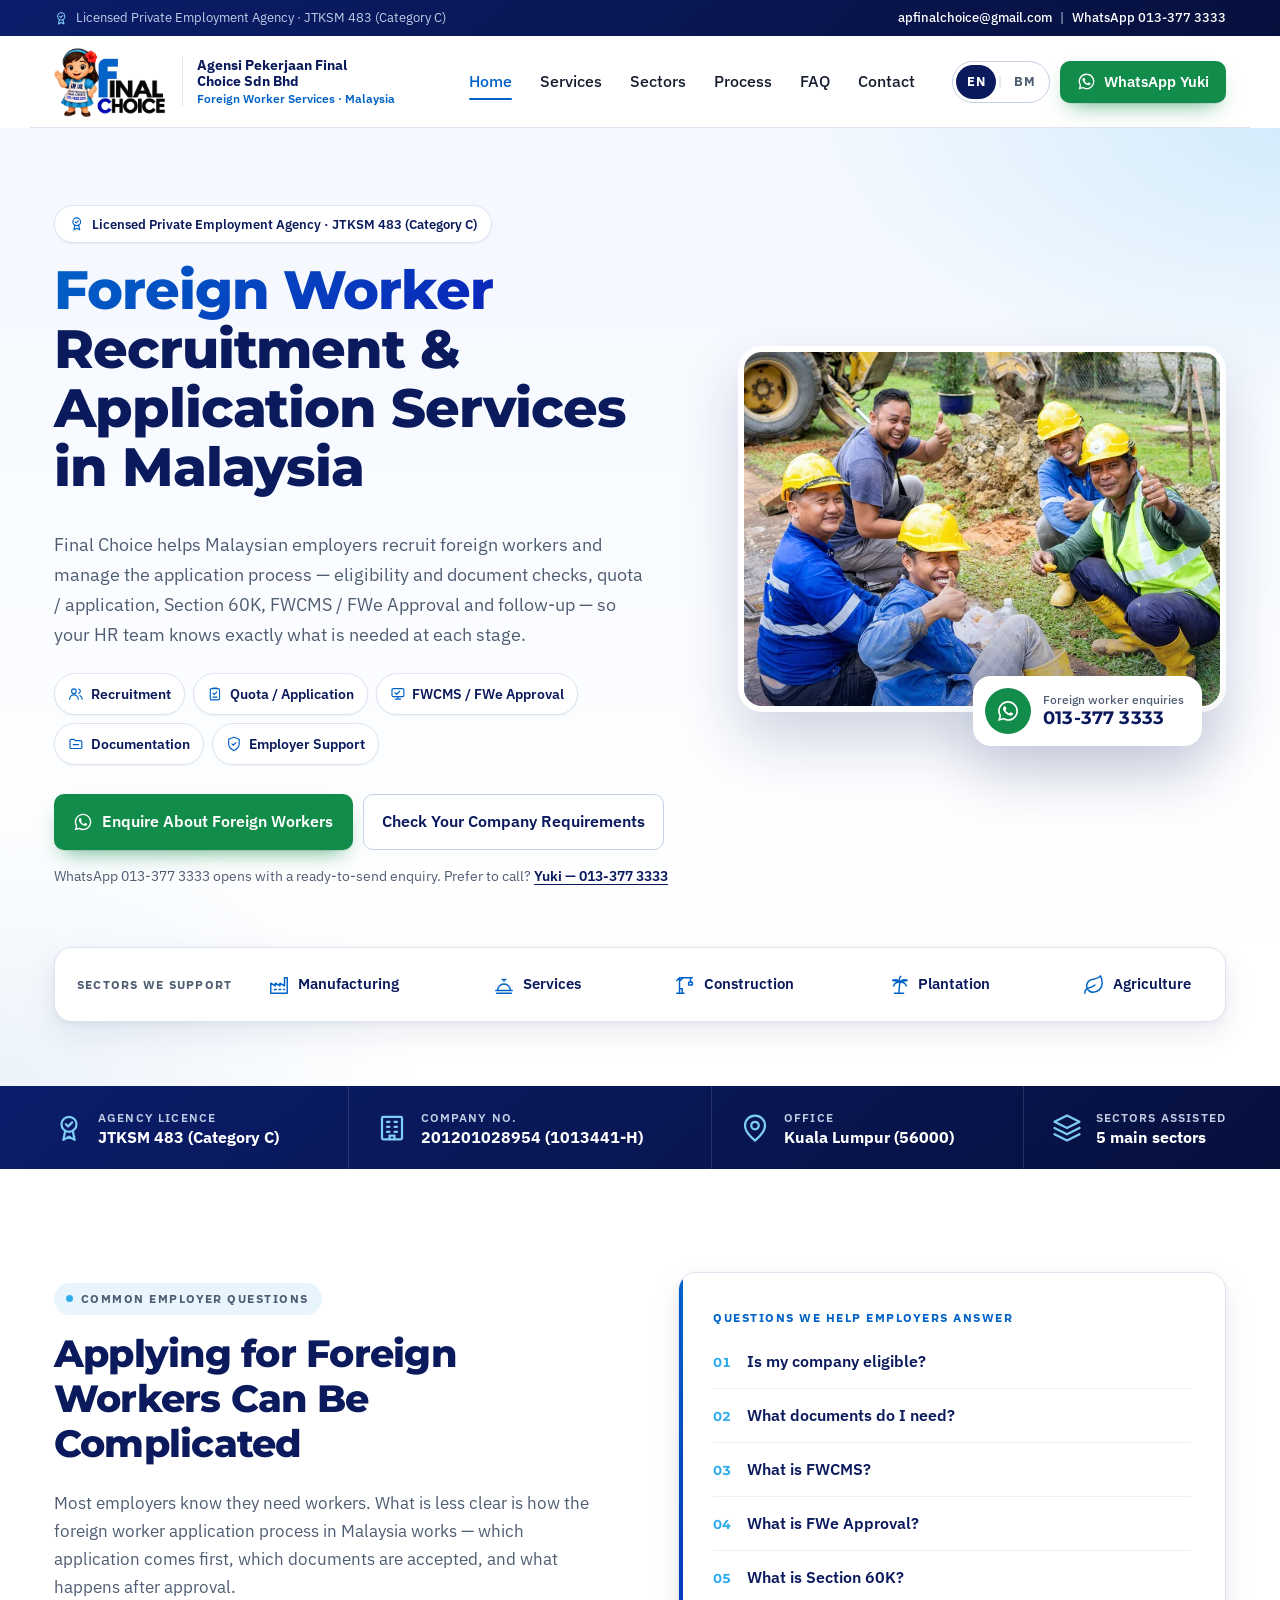
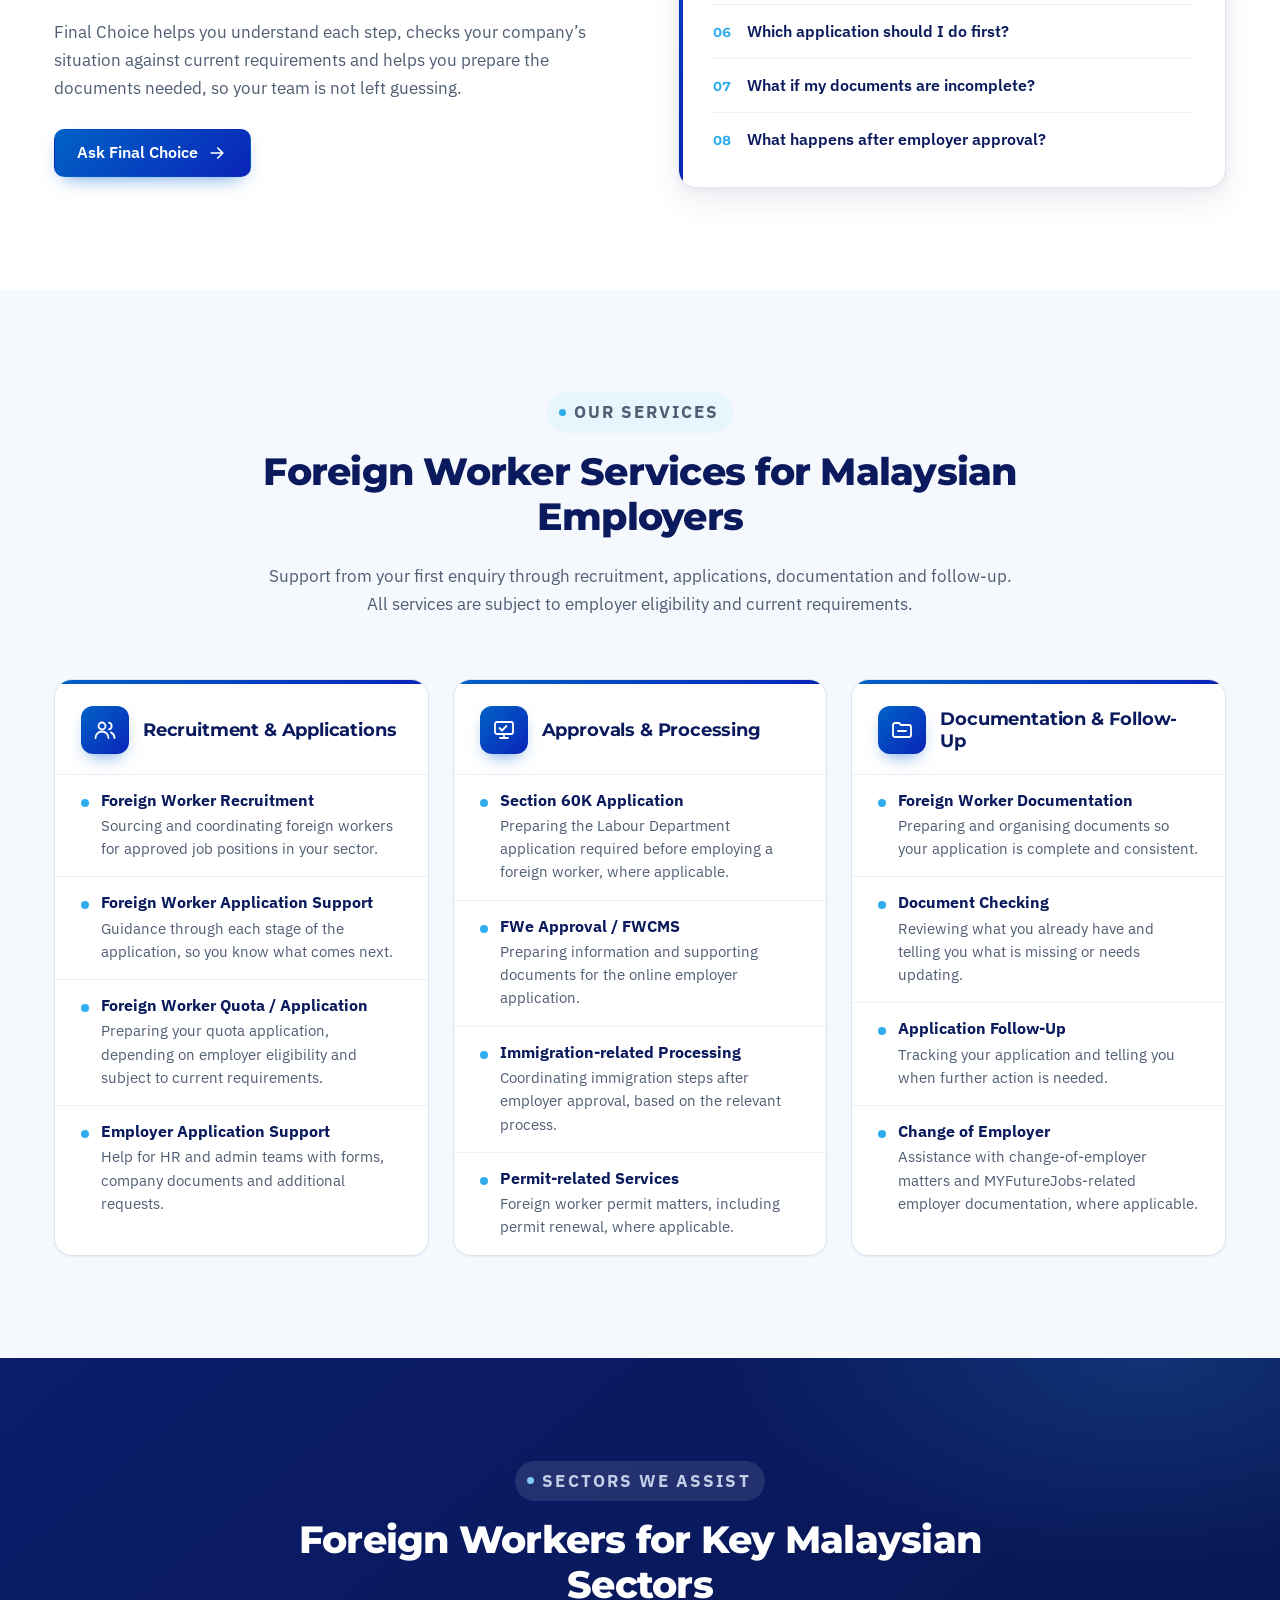
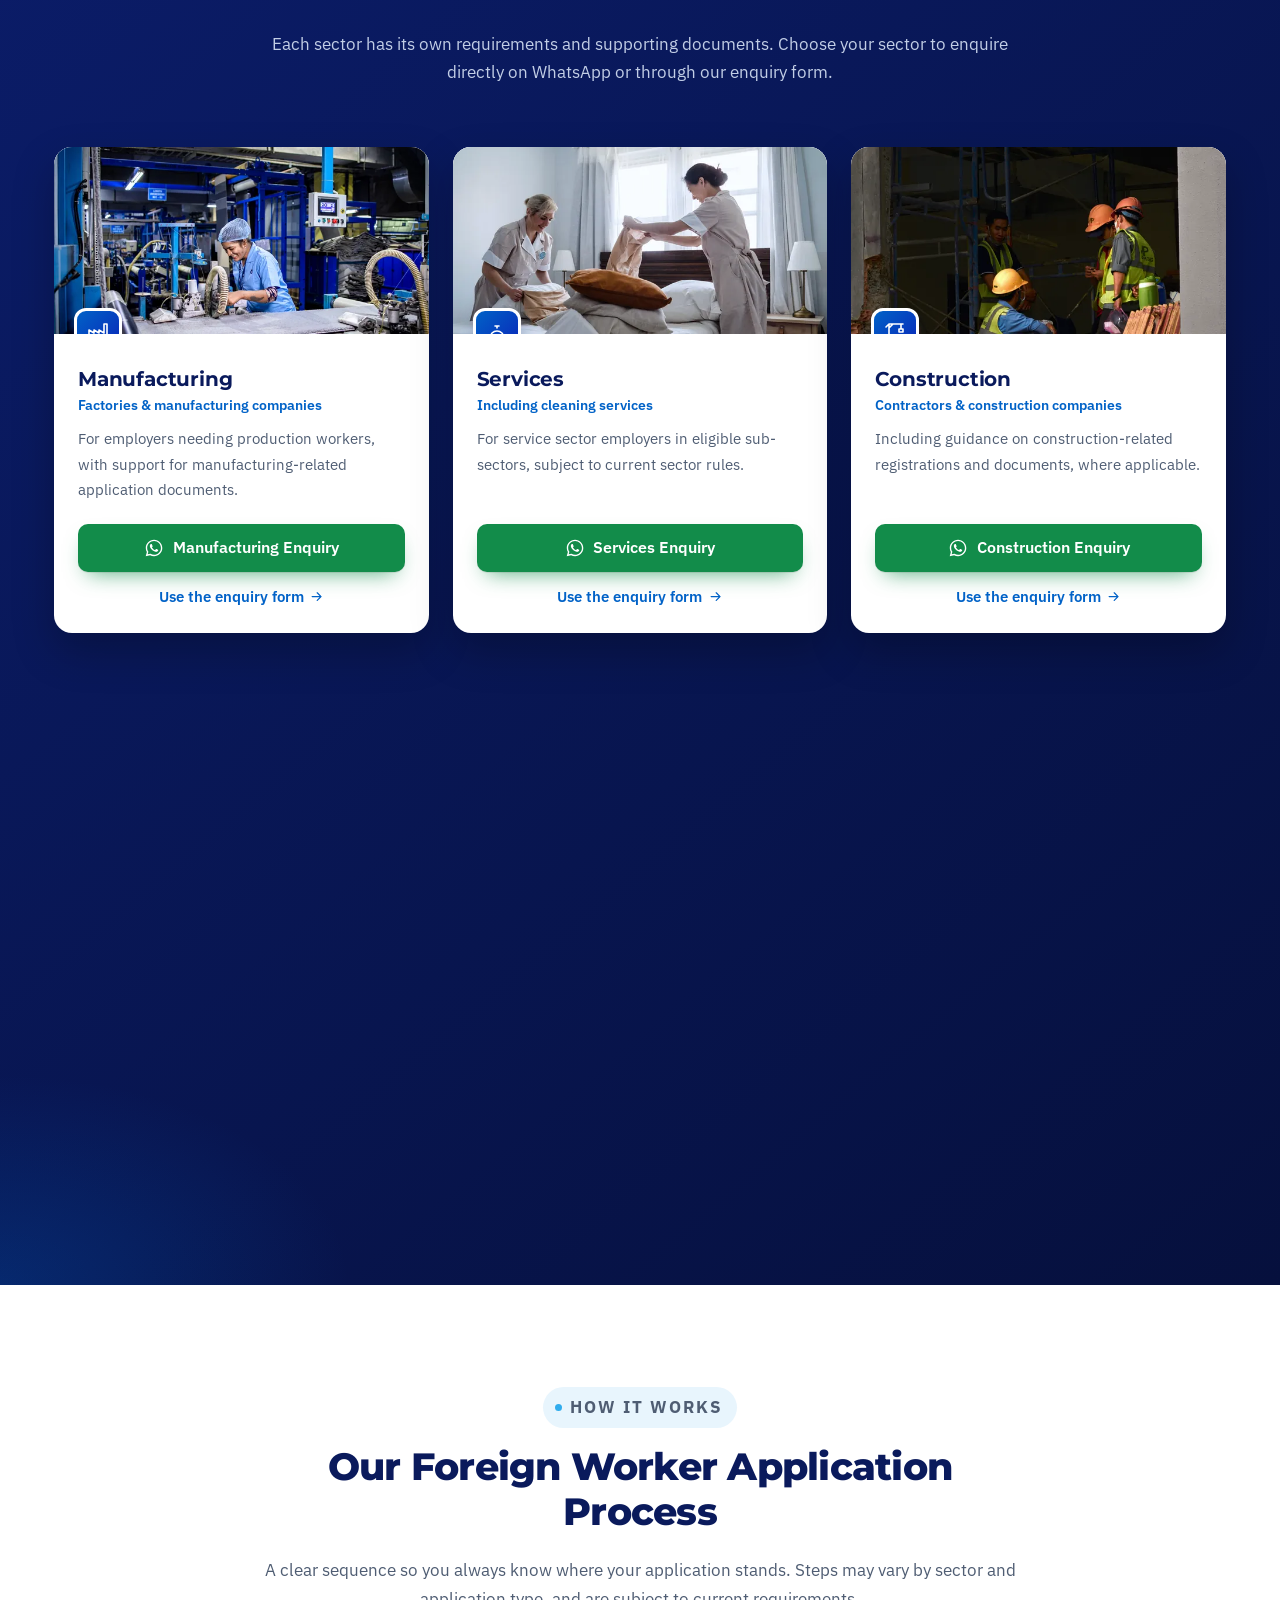
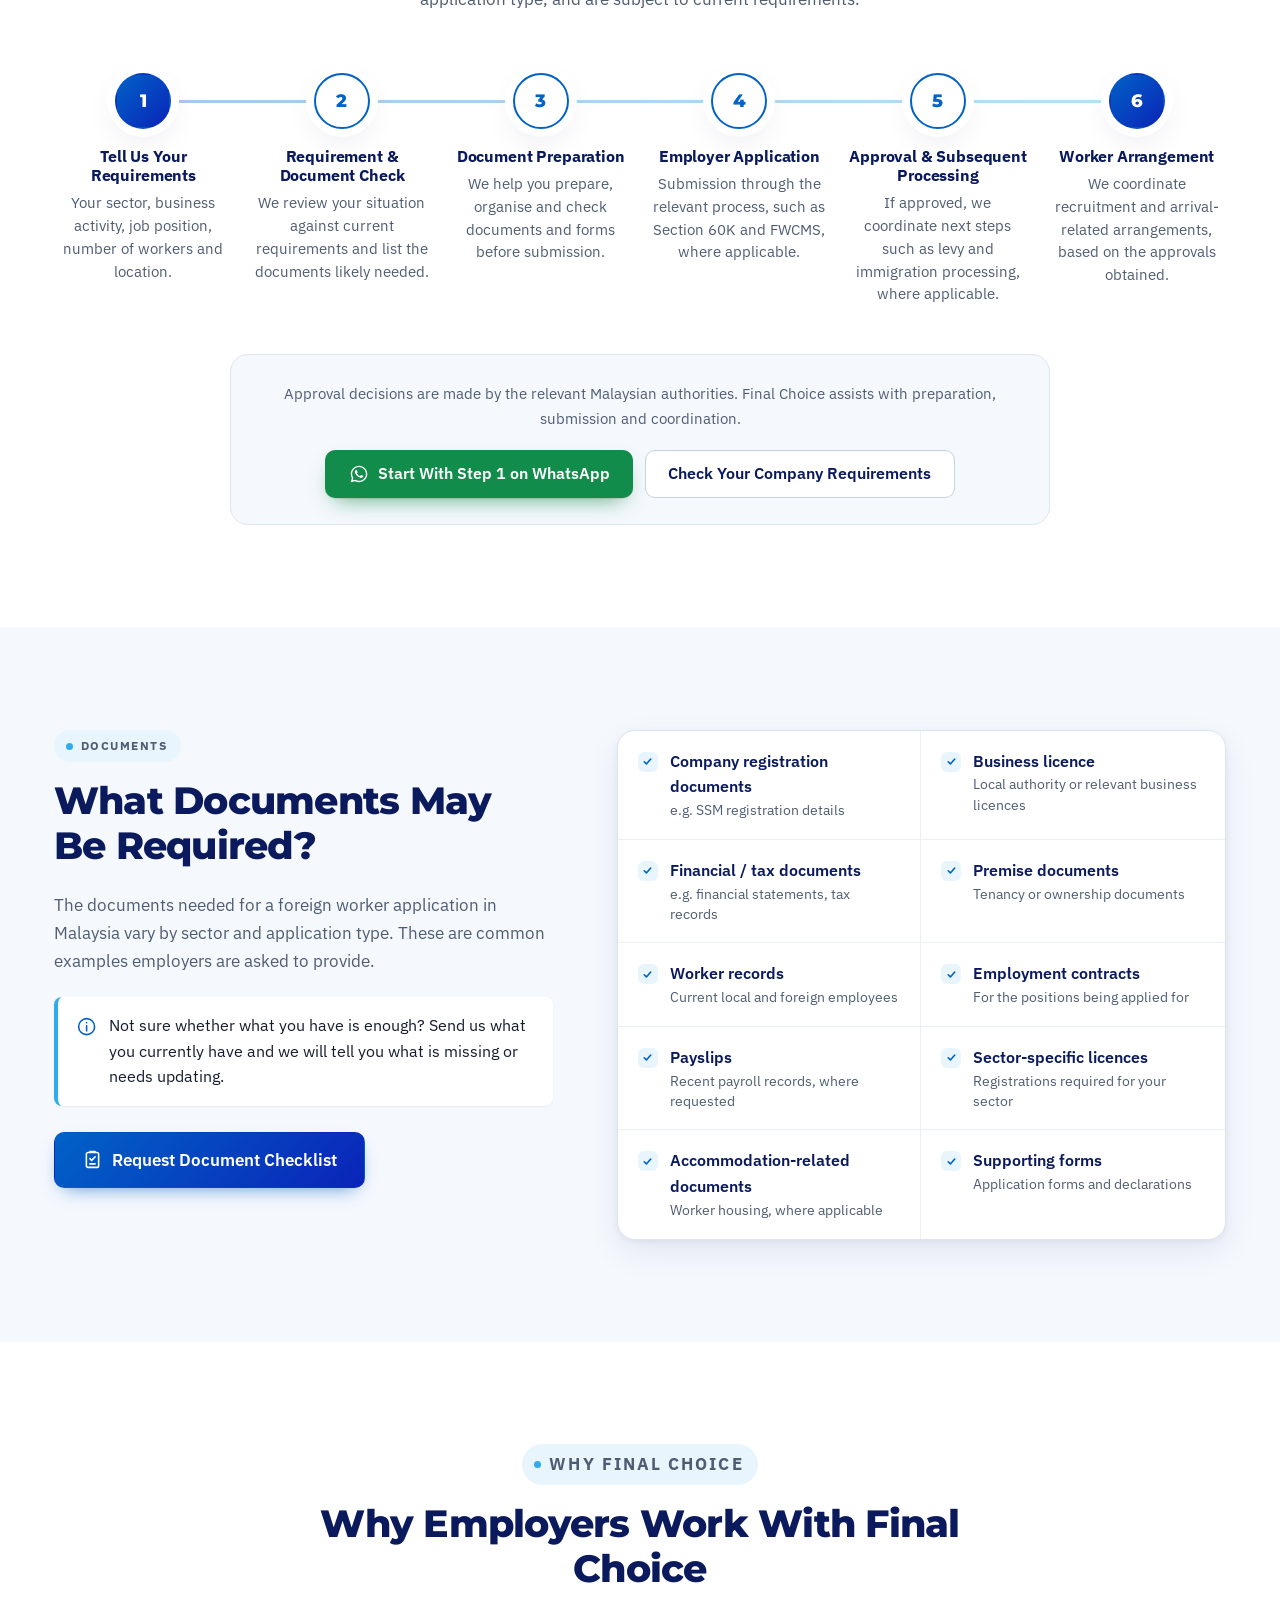
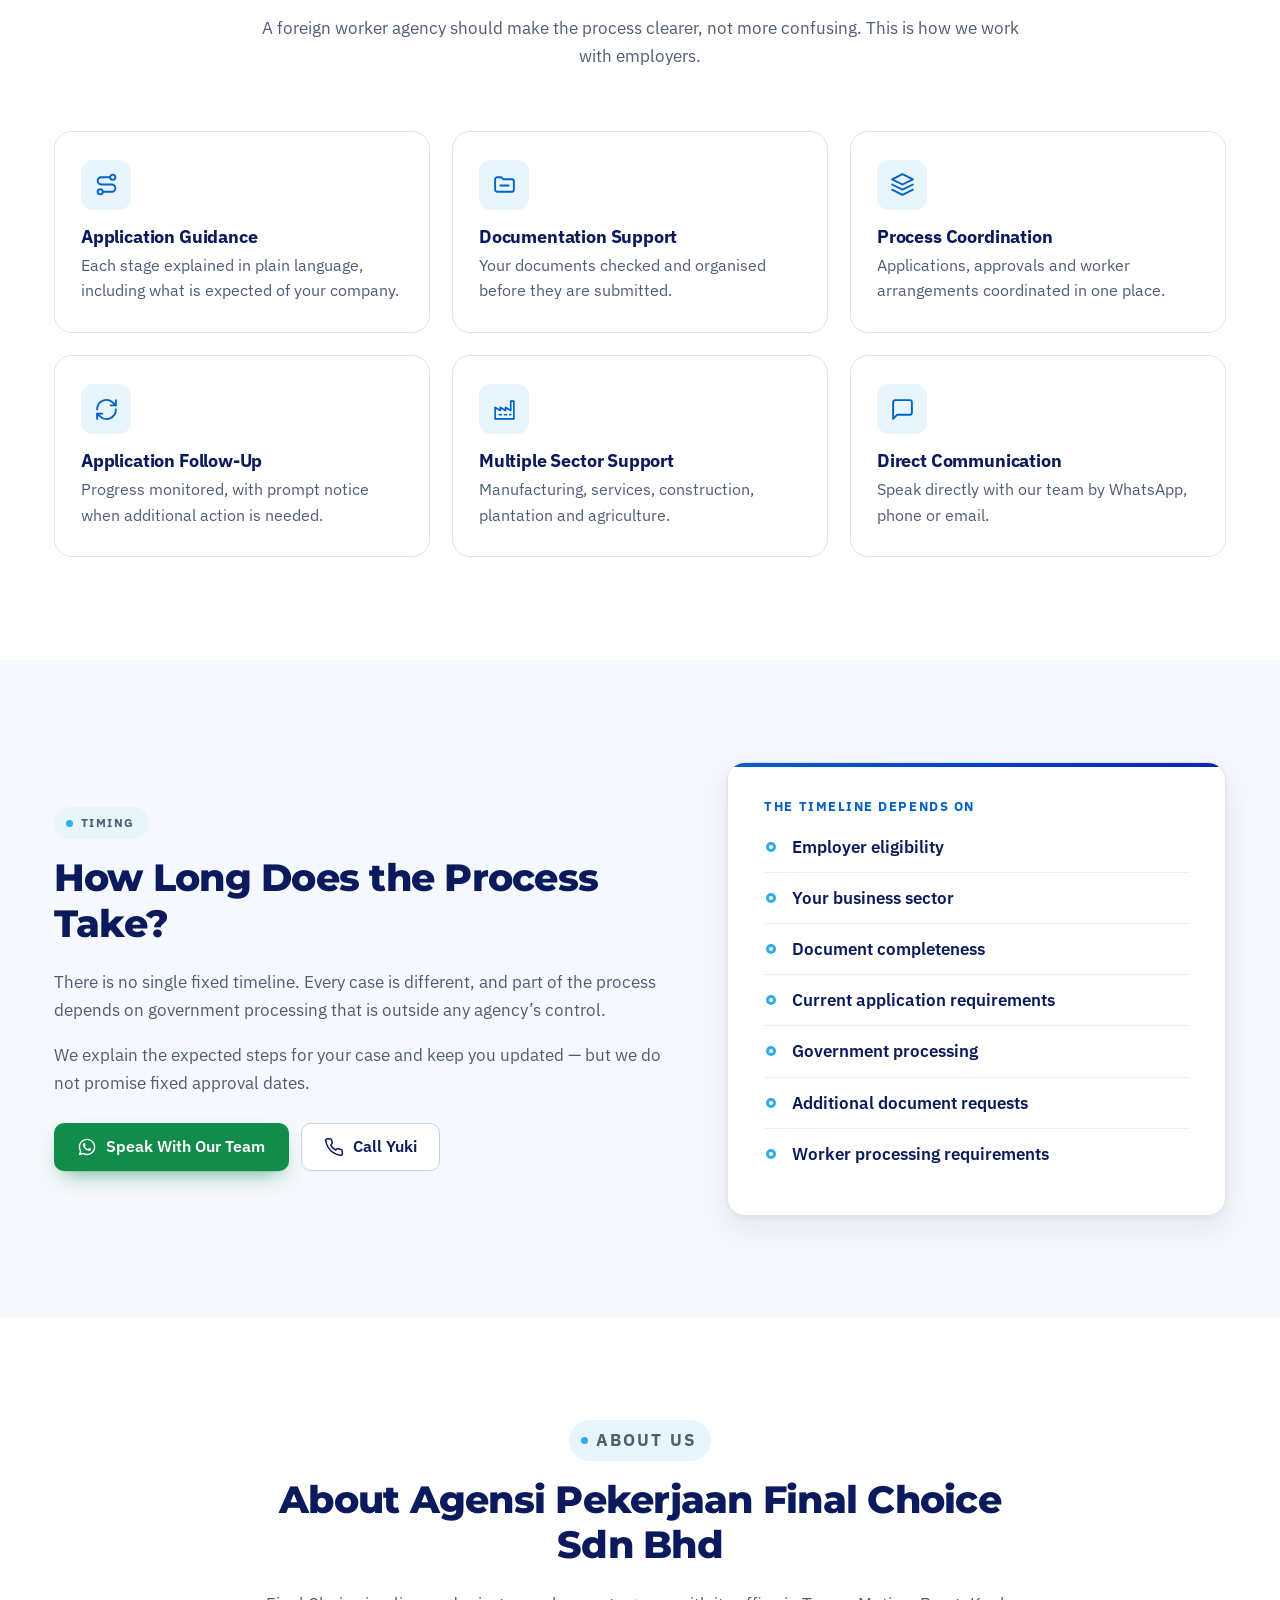
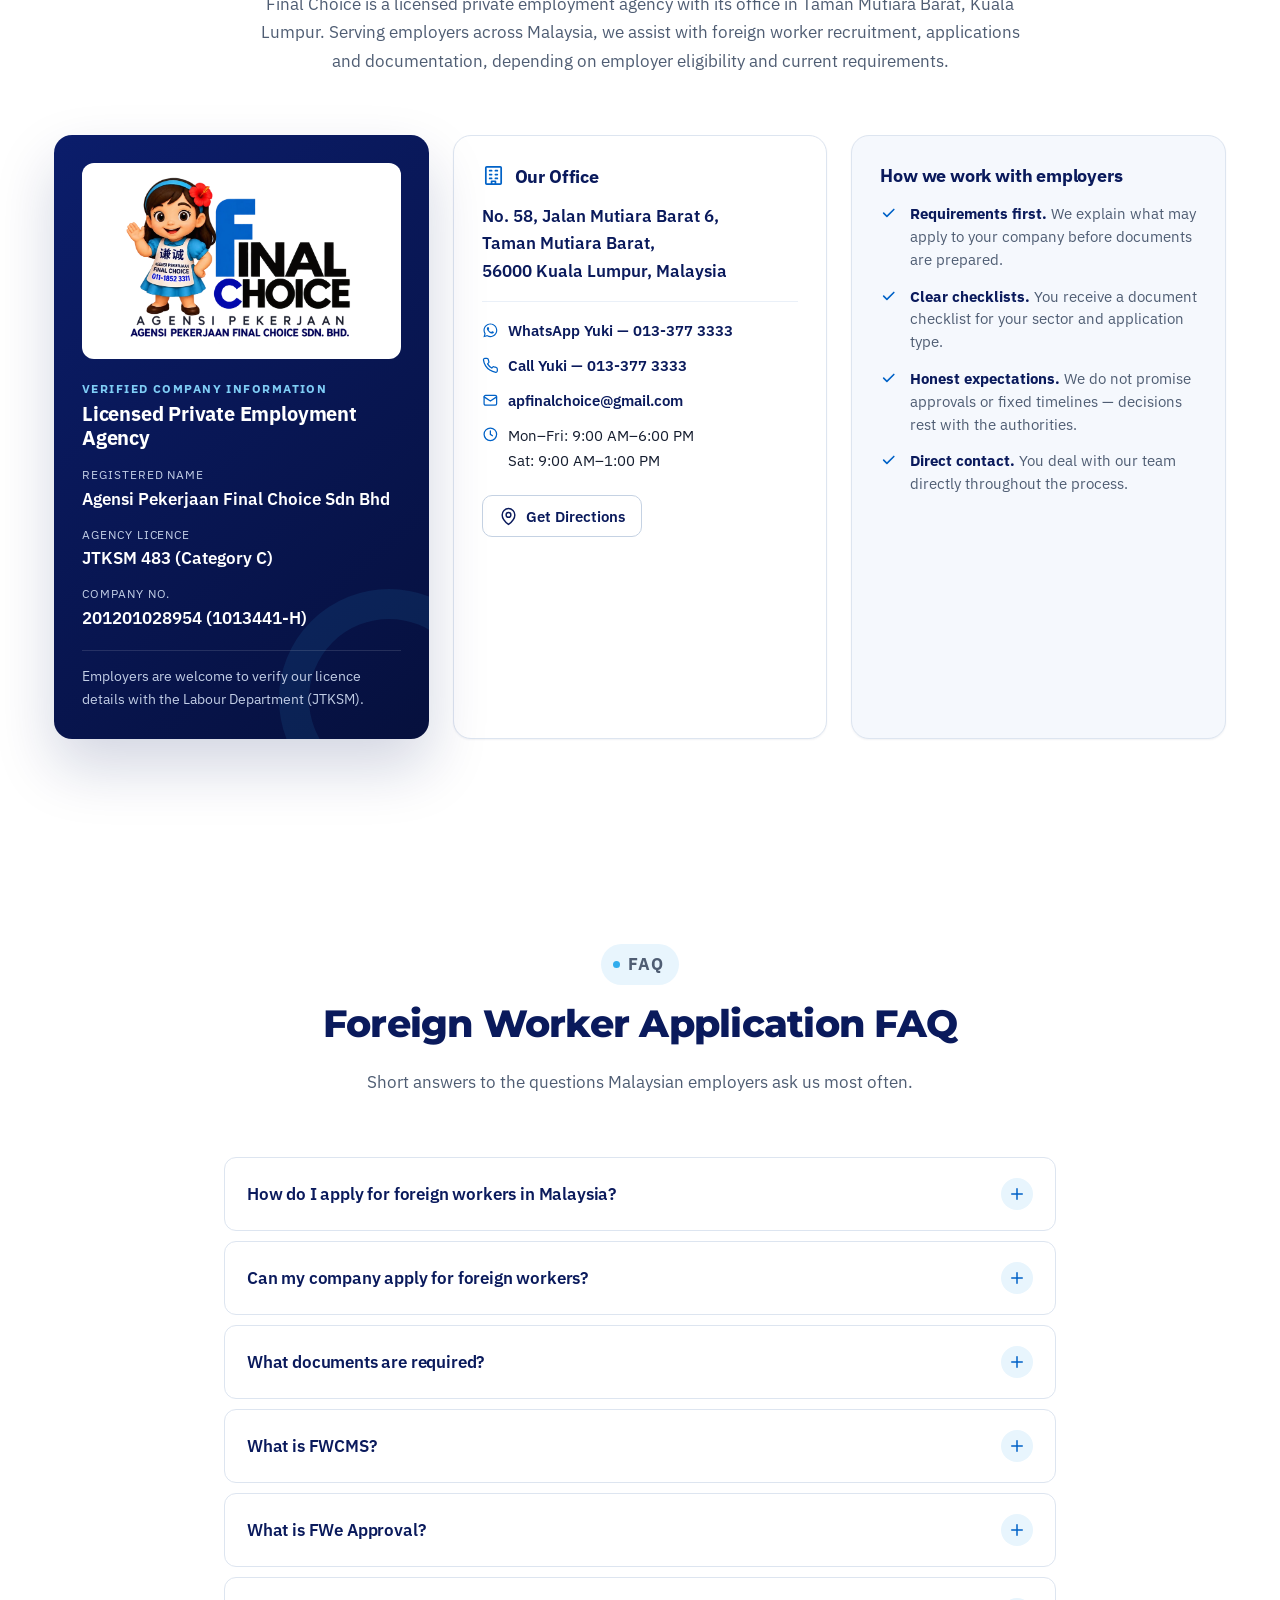
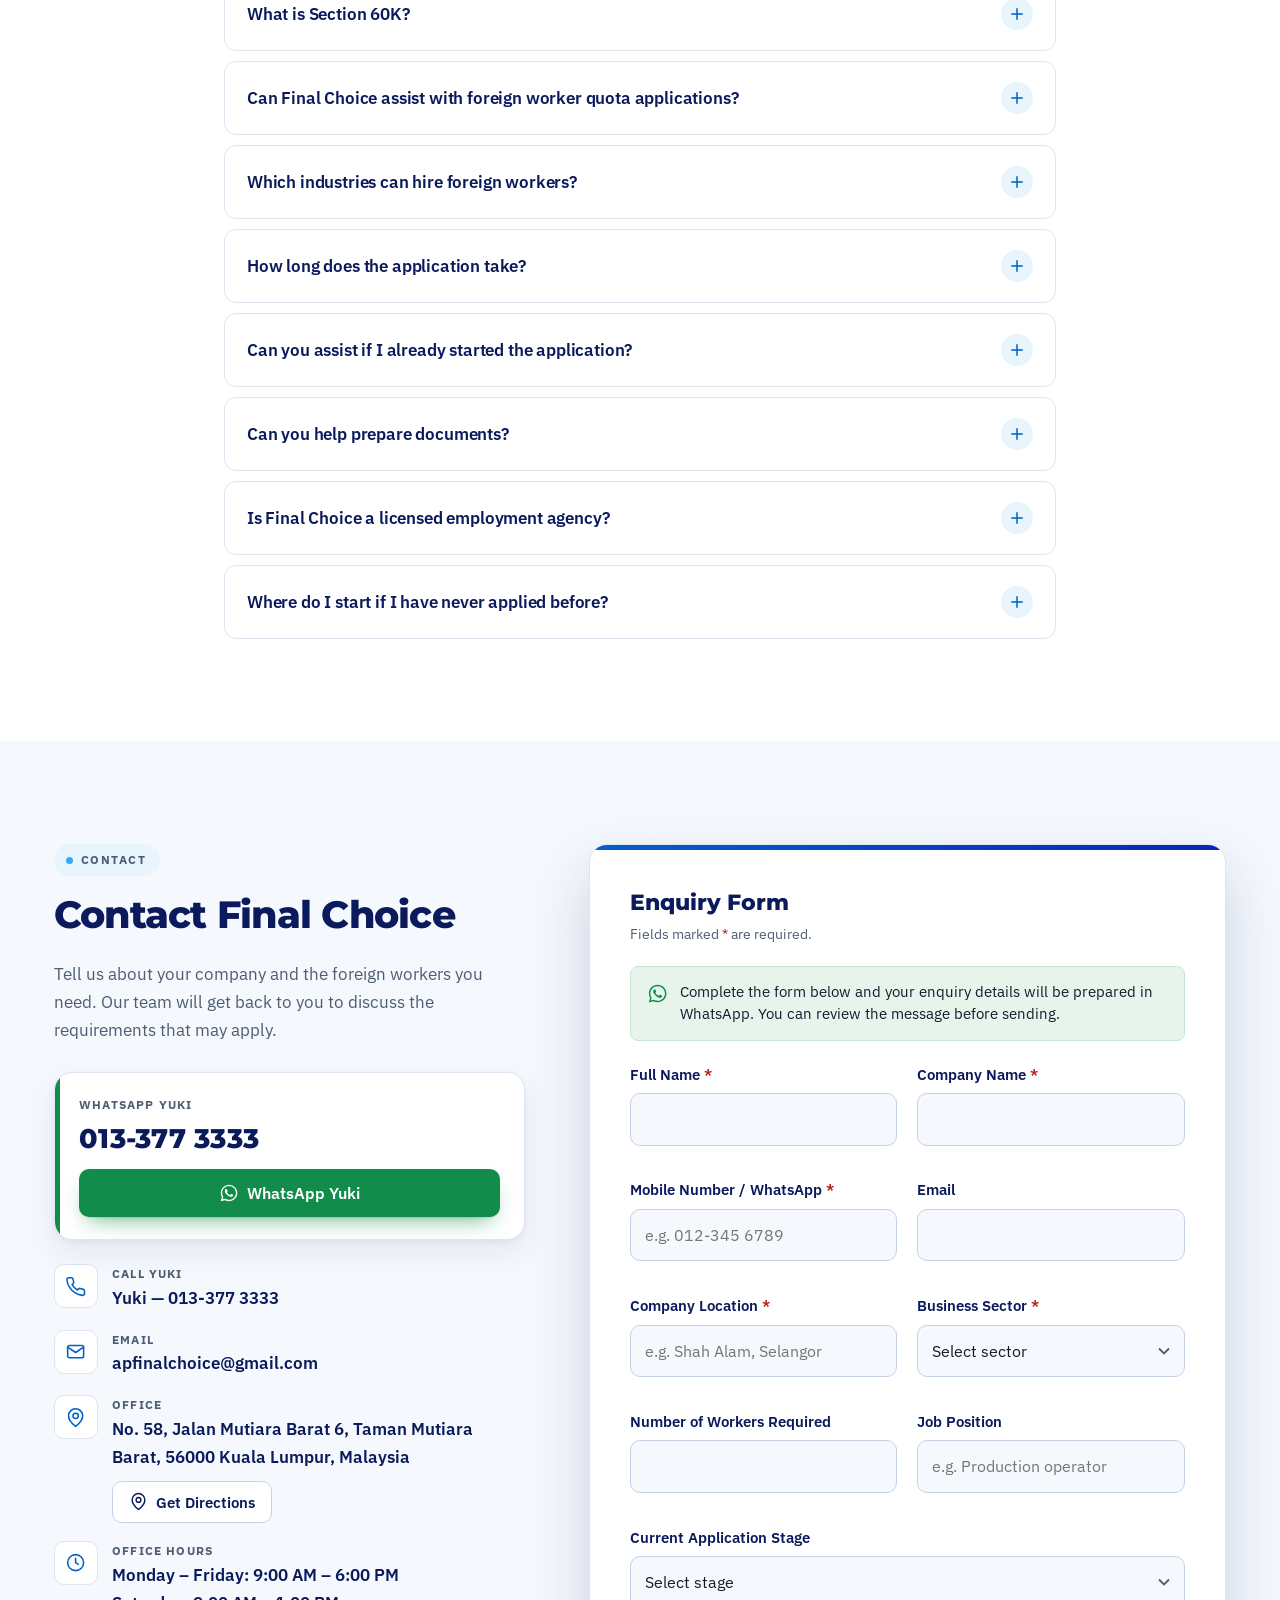
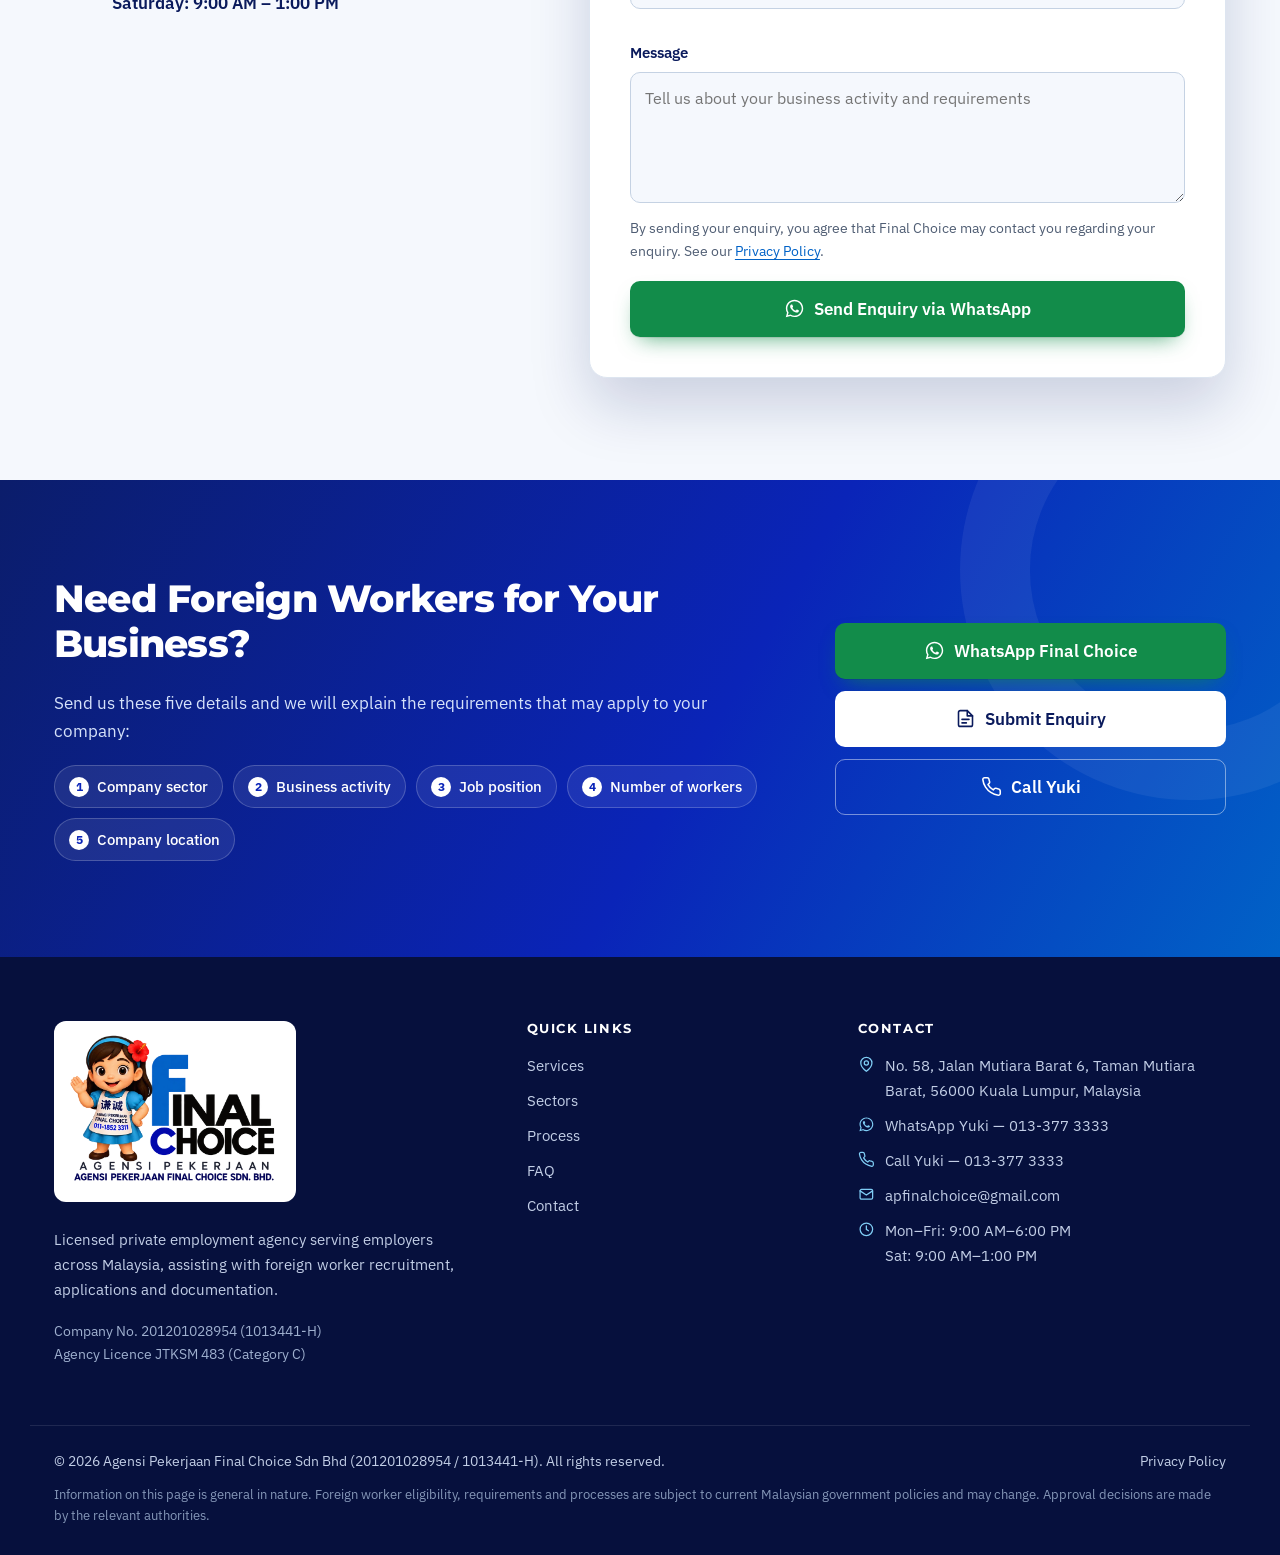
==== commit 994702e6: "Add files via upload" ====
--- a/index.html
+++ b/index.html
@@ -66,7 +66,7 @@
        ANALYTICS PLACEHOLDERS (uncomment after you have real IDs)
        The site works normally while these stay commented out.
        Click events are already pushed to window.dataLayer by script.js:
-       whatsapp_click, phone_click (contact: jackie / yuki), call_menu_open,
+       whatsapp_click, phone_click (contact: yuki),
        form_whatsapp_handoff, sector_enquiry, checklist_click, email_click.
        ============================================================
   >>> GOOGLE ANALYTICS 4 — paste your Measurement ID in BOTH places below
@@ -116,6 +116,7 @@
         "description": "Licensed private employment agency serving employers across Malaysia, assisting with foreign worker recruitment, applications, documentation and related employer support services.",
         "telephone": "+60133773333",
         "email": "apfinalchoice@gmail.com",
+        "contactPoint": { "@type": "ContactPoint", "name": "Yuki", "telephone": "+60133773333", "contactType": "customer service", "areaServed": "MY", "availableLanguage": ["English", "Malay"] },
         "address": {
           "@type": "PostalAddress",
           "streetAddress": "No. 58, Jalan Mutiara Barat 6, Taman Mutiara Barat",
@@ -255,7 +256,7 @@
           <li><a href="#contact">Contact</a></li>
         </ul>
         <a class="btn btn-wa nav-cta-mobile js-track-whatsapp" href="https://wa.me/60133773333" data-wa="general" data-track="whatsapp_click" data-track-label="nav_mobile">
-          <svg class="icon" aria-hidden="true"><use href="#i-whatsapp"/></svg> WhatsApp Us
+          <svg class="icon" aria-hidden="true"><use href="#i-whatsapp"/></svg> WhatsApp Yuki
         </a>
         <nav class="lang-switch lang-switch-menu" aria-label="Language">
             <a href="./" lang="en" hreflang="en" class="is-active" aria-current="page">EN</a>
@@ -271,7 +272,7 @@
           <a href="ms/" lang="ms" hreflang="ms" title="Bahasa Melayu" data-track="language_switch" data-track-label="to_ms">BM</a>
         </nav>
         <a class="btn btn-wa btn-sm header-cta js-track-whatsapp" href="https://wa.me/60133773333" data-wa="general" data-track="whatsapp_click" data-track-label="header">
-          <svg class="icon" aria-hidden="true"><use href="#i-whatsapp"/></svg> WhatsApp Us
+          <svg class="icon" aria-hidden="true"><use href="#i-whatsapp"/></svg> WhatsApp Yuki
         </a>
         <button class="nav-toggle" type="button" aria-controls="primary-nav" aria-expanded="false">
           <span class="sr-only">Open menu</span>
@@ -311,7 +312,7 @@
               Check Your Company Requirements
             </a>
           </div>
-          <p class="cta-note">WhatsApp 013-377 3333 opens with a ready-to-send enquiry. Prefer to call? <a class="js-track-phone" href="tel:+60133773333" data-track="phone_click" data-contact="yuki" data-track-label="hero">Yuki &mdash; 013-377 3333</a> <span aria-hidden="true">&middot;</span> <a class="js-track-phone" href="tel:+601138550000" data-track="phone_click" data-contact="jackie" data-track-label="hero">Jackie &mdash; 011-3855 0000</a></p>
+          <p class="cta-note">WhatsApp 013-377 3333 opens with a ready-to-send enquiry. Prefer to call? <a class="js-track-phone" href="tel:+60133773333" data-track="phone_click" data-contact="yuki" data-track-label="hero">Yuki &mdash; 013-377 3333</a></p>
         </div>
 
         <!-- Hero photo: licensed stock (Pexels, see README "Image credits"). To replace, export 1200x900 and
@@ -609,7 +610,7 @@
           <p>We explain the expected steps for your case and keep you updated &mdash; but we do not promise fixed approval dates.</p>
           <div class="btn-row">
             <a class="btn btn-wa js-track-whatsapp" href="https://wa.me/60133773333" data-wa="team" data-track="whatsapp_click" data-track-label="timeline"><svg class="icon" aria-hidden="true"><use href="#i-whatsapp"/></svg> Speak With Our Team</a>
-            <a class="btn btn-outline" href="#call-options" data-call-menu data-track="call_menu_open" data-track-label="timeline"><svg class="icon" aria-hidden="true"><use href="#i-phone"/></svg> Call Us</a>
+            <a class="btn btn-outline" href="tel:+60133773333" data-track="phone_click" data-contact="yuki" data-track-label="timeline"><svg class="icon" aria-hidden="true"><use href="#i-phone"/></svg> Call Yuki</a>
           </div>
         </div>
         <div class="factor-card reveal">
@@ -657,9 +658,8 @@
               56000 Kuala Lumpur, Malaysia
             </address>
             <ul class="office-list">
-              <li><svg class="icon" aria-hidden="true"><use href="#i-whatsapp"/></svg><a class="js-track-whatsapp" href="https://wa.me/60133773333" data-wa="general" data-track="whatsapp_click" data-track-label="about">WhatsApp 013-377 3333</a></li>
-              <li><svg class="icon" aria-hidden="true"><use href="#i-phone"/></svg><a class="js-track-phone" href="tel:+60133773333" data-track="phone_click" data-contact="yuki" data-track-label="about">Yuki &mdash; 013-377 3333</a></li>
-              <li><svg class="icon" aria-hidden="true"><use href="#i-phone"/></svg><a class="js-track-phone" href="tel:+601138550000" data-track="phone_click" data-contact="jackie" data-track-label="about">Jackie &mdash; 011-3855 0000</a></li>
+              <li><svg class="icon" aria-hidden="true"><use href="#i-whatsapp"/></svg><a class="js-track-whatsapp" href="https://wa.me/60133773333" data-wa="general" data-track="whatsapp_click" data-track-label="about">WhatsApp Yuki &mdash; 013-377 3333</a></li>
+              <li><svg class="icon" aria-hidden="true"><use href="#i-phone"/></svg><a class="js-track-phone" href="tel:+60133773333" data-track="phone_click" data-contact="yuki" data-track-label="about">Call Yuki &mdash; 013-377 3333</a></li>
               <li><svg class="icon" aria-hidden="true"><use href="#i-mail"/></svg><a href="mailto:apfinalchoice@gmail.com" data-track="email_click" data-track-label="about">apfinalchoice@gmail.com</a></li>
               <li class="hours-item"><svg class="icon" aria-hidden="true"><use href="#i-clock"/></svg><span>Mon&ndash;Fri: 9:00&nbsp;AM&ndash;6:00&nbsp;PM<br>Sat: 9:00&nbsp;AM&ndash;1:00&nbsp;PM</span></li>
             </ul>
@@ -751,17 +751,16 @@
           <p>Tell us about your company and the foreign workers you need. Our team will get back to you to discuss the requirements that may apply.</p>
 
           <div class="contact-wa-card">
-            <span class="cl">WhatsApp Enquiries</span>
+            <span class="cl">WhatsApp Yuki</span>
             <a class="contact-wa-number js-track-whatsapp" href="https://wa.me/60133773333" data-wa="general" data-track="whatsapp_click" data-track-label="contact_number">013-377 3333</a>
             <a class="btn btn-wa btn-block js-track-whatsapp" href="https://wa.me/60133773333" data-wa="general" data-track="whatsapp_click" data-track-label="contact_button">
-              <svg class="icon" aria-hidden="true"><use href="#i-whatsapp"/></svg> WhatsApp Our Team
+              <svg class="icon" aria-hidden="true"><use href="#i-whatsapp"/></svg> WhatsApp Yuki
             </a>
           </div>
 
           <ul class="contact-list">
-            <li id="call-options"><span class="ci"><svg class="icon" aria-hidden="true"><use href="#i-phone"/></svg></span><div><span class="cl">Call Us</span>
-              <a class="js-track-phone" href="tel:+60133773333" data-track="phone_click" data-contact="yuki" data-track-label="contact_section">Yuki &mdash; 013-377 3333</a><br>
-              <a class="js-track-phone" href="tel:+601138550000" data-track="phone_click" data-contact="jackie" data-track-label="contact_section">Jackie &mdash; 011-3855 0000</a></div></li>
+            <li id="call-options"><span class="ci"><svg class="icon" aria-hidden="true"><use href="#i-phone"/></svg></span><div><span class="cl">Call Yuki</span>
+              <a class="js-track-phone" href="tel:+60133773333" data-track="phone_click" data-contact="yuki" data-track-label="contact_section">Yuki &mdash; 013-377 3333</a></div></li>
             <li><span class="ci"><svg class="icon" aria-hidden="true"><use href="#i-mail"/></svg></span><div><span class="cl">Email</span><a href="mailto:apfinalchoice@gmail.com" data-track="email_click" data-track-label="contact_section">apfinalchoice@gmail.com</a></div></li>
             <li><span class="ci"><svg class="icon" aria-hidden="true"><use href="#i-pin"/></svg></span><div><span class="cl">Office</span><span>No. 58, Jalan Mutiara Barat 6, Taman Mutiara Barat, 56000 Kuala Lumpur, Malaysia</span>
               <a class="btn btn-outline btn-sm contact-directions" href="https://www.google.com/maps/search/?api=1&amp;query=No.+58+Jalan+Mutiara+Barat+6+Taman+Mutiara+Barat+56000+Kuala+Lumpur" target="_blank" rel="noopener" data-track="maps_click" data-track-label="contact_section"><svg class="icon" aria-hidden="true"><use href="#i-pin"/></svg> Get Directions</a></div></li>
@@ -902,7 +901,7 @@
         <div class="final-actions">
           <a class="btn btn-wa btn-lg btn-block js-track-whatsapp" href="https://wa.me/60133773333" data-wa="final" data-track="whatsapp_click" data-track-label="final_cta"><svg class="icon" aria-hidden="true"><use href="#i-whatsapp"/></svg> WhatsApp Final Choice</a>
           <a class="btn btn-light btn-lg btn-block" href="#contact" data-track="cta_click" data-track-label="final_submit_enquiry"><svg class="icon" aria-hidden="true"><use href="#i-form"/></svg> Submit Enquiry</a>
-          <a class="btn btn-ghost-light btn-lg btn-block" href="#call-options" data-call-menu data-track="call_menu_open" data-track-label="final_cta"><svg class="icon" aria-hidden="true"><use href="#i-phone"/></svg> Call Us</a>
+          <a class="btn btn-ghost-light btn-lg btn-block" href="tel:+60133773333" data-track="phone_click" data-contact="yuki" data-track-label="final_cta"><svg class="icon" aria-hidden="true"><use href="#i-phone"/></svg> Call Yuki</a>
         </div>
       </div>
     </section>
@@ -953,9 +952,8 @@
         <h2 class="footer-title">Contact</h2>
         <ul class="footer-contact">
           <li><svg class="icon" aria-hidden="true"><use href="#i-pin"/></svg><span>No. 58, Jalan Mutiara Barat 6, Taman Mutiara Barat, 56000 Kuala Lumpur, Malaysia</span></li>
-          <li><svg class="icon" aria-hidden="true"><use href="#i-whatsapp"/></svg><a class="js-track-whatsapp" href="https://wa.me/60133773333" data-wa="general" data-track="whatsapp_click" data-track-label="footer">WhatsApp 013-377 3333</a></li>
-          <li><svg class="icon" aria-hidden="true"><use href="#i-phone"/></svg><a class="js-track-phone" href="tel:+60133773333" data-track="phone_click" data-contact="yuki" data-track-label="footer">Yuki &mdash; 013-377 3333</a></li>
-          <li><svg class="icon" aria-hidden="true"><use href="#i-phone"/></svg><a class="js-track-phone" href="tel:+601138550000" data-track="phone_click" data-contact="jackie" data-track-label="footer">Jackie &mdash; 011-3855 0000</a></li>
+          <li><svg class="icon" aria-hidden="true"><use href="#i-whatsapp"/></svg><a class="js-track-whatsapp" href="https://wa.me/60133773333" data-wa="general" data-track="whatsapp_click" data-track-label="footer">WhatsApp Yuki &mdash; 013-377 3333</a></li>
+          <li><svg class="icon" aria-hidden="true"><use href="#i-phone"/></svg><a class="js-track-phone" href="tel:+60133773333" data-track="phone_click" data-contact="yuki" data-track-label="footer">Call Yuki &mdash; 013-377 3333</a></li>
           <li><svg class="icon" aria-hidden="true"><use href="#i-mail"/></svg><a href="mailto:apfinalchoice@gmail.com" data-track="email_click" data-track-label="footer">apfinalchoice@gmail.com</a></li>
           <li><svg class="icon" aria-hidden="true"><use href="#i-clock"/></svg><span>Mon&ndash;Fri: 9:00&nbsp;AM&ndash;6:00&nbsp;PM<br>Sat: 9:00&nbsp;AM&ndash;1:00&nbsp;PM</span></li>
         </ul>
@@ -977,18 +975,9 @@
   <!-- Sticky mobile contact bar -->
   <nav class="mobile-bar" aria-label="Quick contact">
     <a class="js-track-whatsapp mb-wa" href="https://wa.me/60133773333" data-wa="general" data-track="whatsapp_click" data-track-label="mobile_bar"><svg class="icon" aria-hidden="true"><use href="#i-whatsapp"/></svg><span>WhatsApp</span></a>
-    <a href="#call-options" data-call-menu data-track="call_menu_open" data-track-label="mobile_bar"><svg class="icon" aria-hidden="true"><use href="#i-phone"/></svg><span>Call</span></a>
+    <a href="tel:+60133773333" data-track="phone_click" data-contact="yuki" data-track-label="mobile_bar"><svg class="icon" aria-hidden="true"><use href="#i-phone"/></svg><span>Call</span></a>
     <a href="#contact" data-track="cta_click" data-track-label="mobile_bar_enquire"><svg class="icon" aria-hidden="true"><use href="#i-form"/></svg><span>Enquire</span></a>
   </nav>
-
-  <!-- Call menu (opened by every "Call" / "Call Us" button; falls back to #call-options without JS) -->
-  <dialog class="call-menu" id="call-menu" aria-labelledby="call-menu-title">
-    <p class="call-menu-title" id="call-menu-title">Call Final Choice</p>
-    <a class="btn btn-primary btn-block js-track-phone" href="tel:+60133773333" data-track="phone_click" data-contact="yuki" data-track-label="call_menu"><svg class="icon" aria-hidden="true"><use href="#i-phone"/></svg> Call Yuki &mdash; 013-377 3333</a>
-    <a class="btn btn-primary btn-block js-track-phone" href="tel:+601138550000" data-track="phone_click" data-contact="jackie" data-track-label="call_menu"><svg class="icon" aria-hidden="true"><use href="#i-phone"/></svg> Call Jackie &mdash; 011-3855 0000</a>
-    <p class="call-menu-hours">Mon&ndash;Fri: 9:00&nbsp;AM&ndash;6:00&nbsp;PM<br>Sat: 9:00&nbsp;AM&ndash;1:00&nbsp;PM</p>
-    <button class="btn btn-outline btn-block" type="button" data-close-call-menu>Cancel</button>
-  </dialog>
 
   <script src="script.js" defer></script>
 </body>
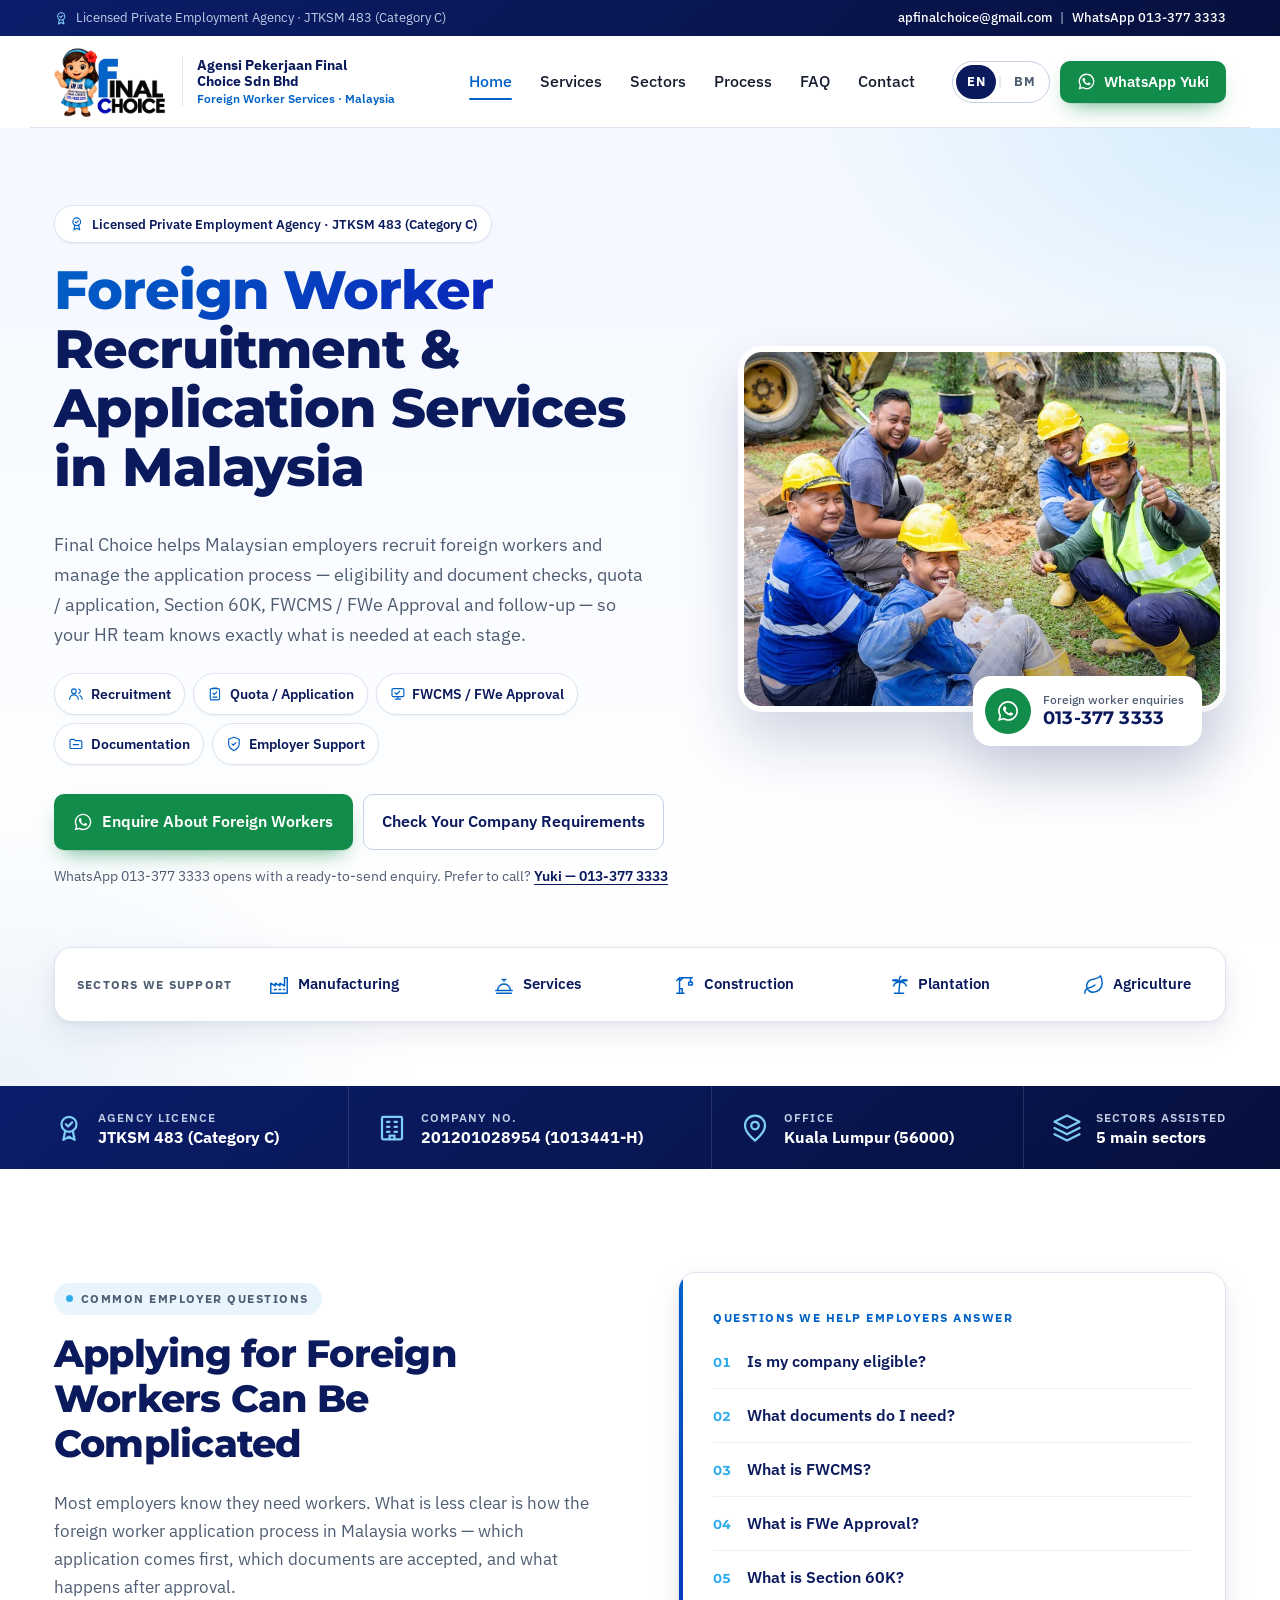
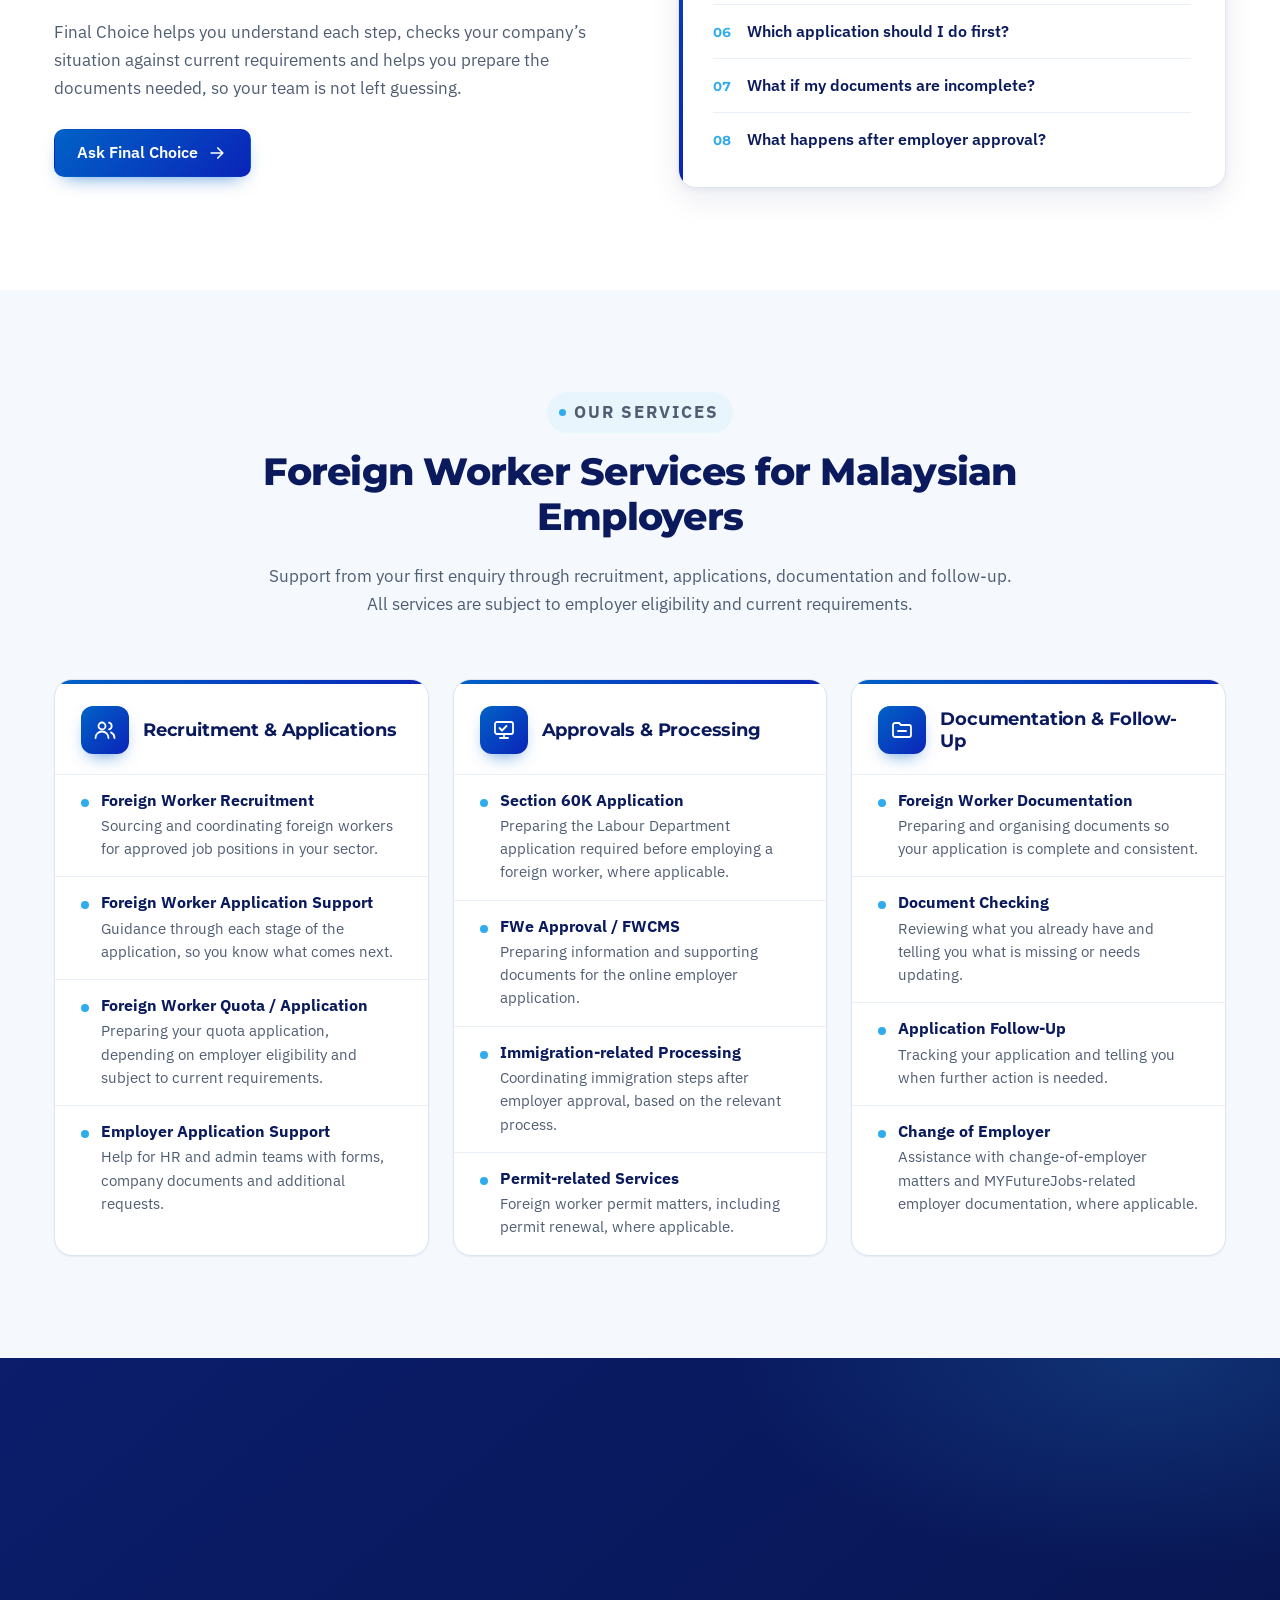
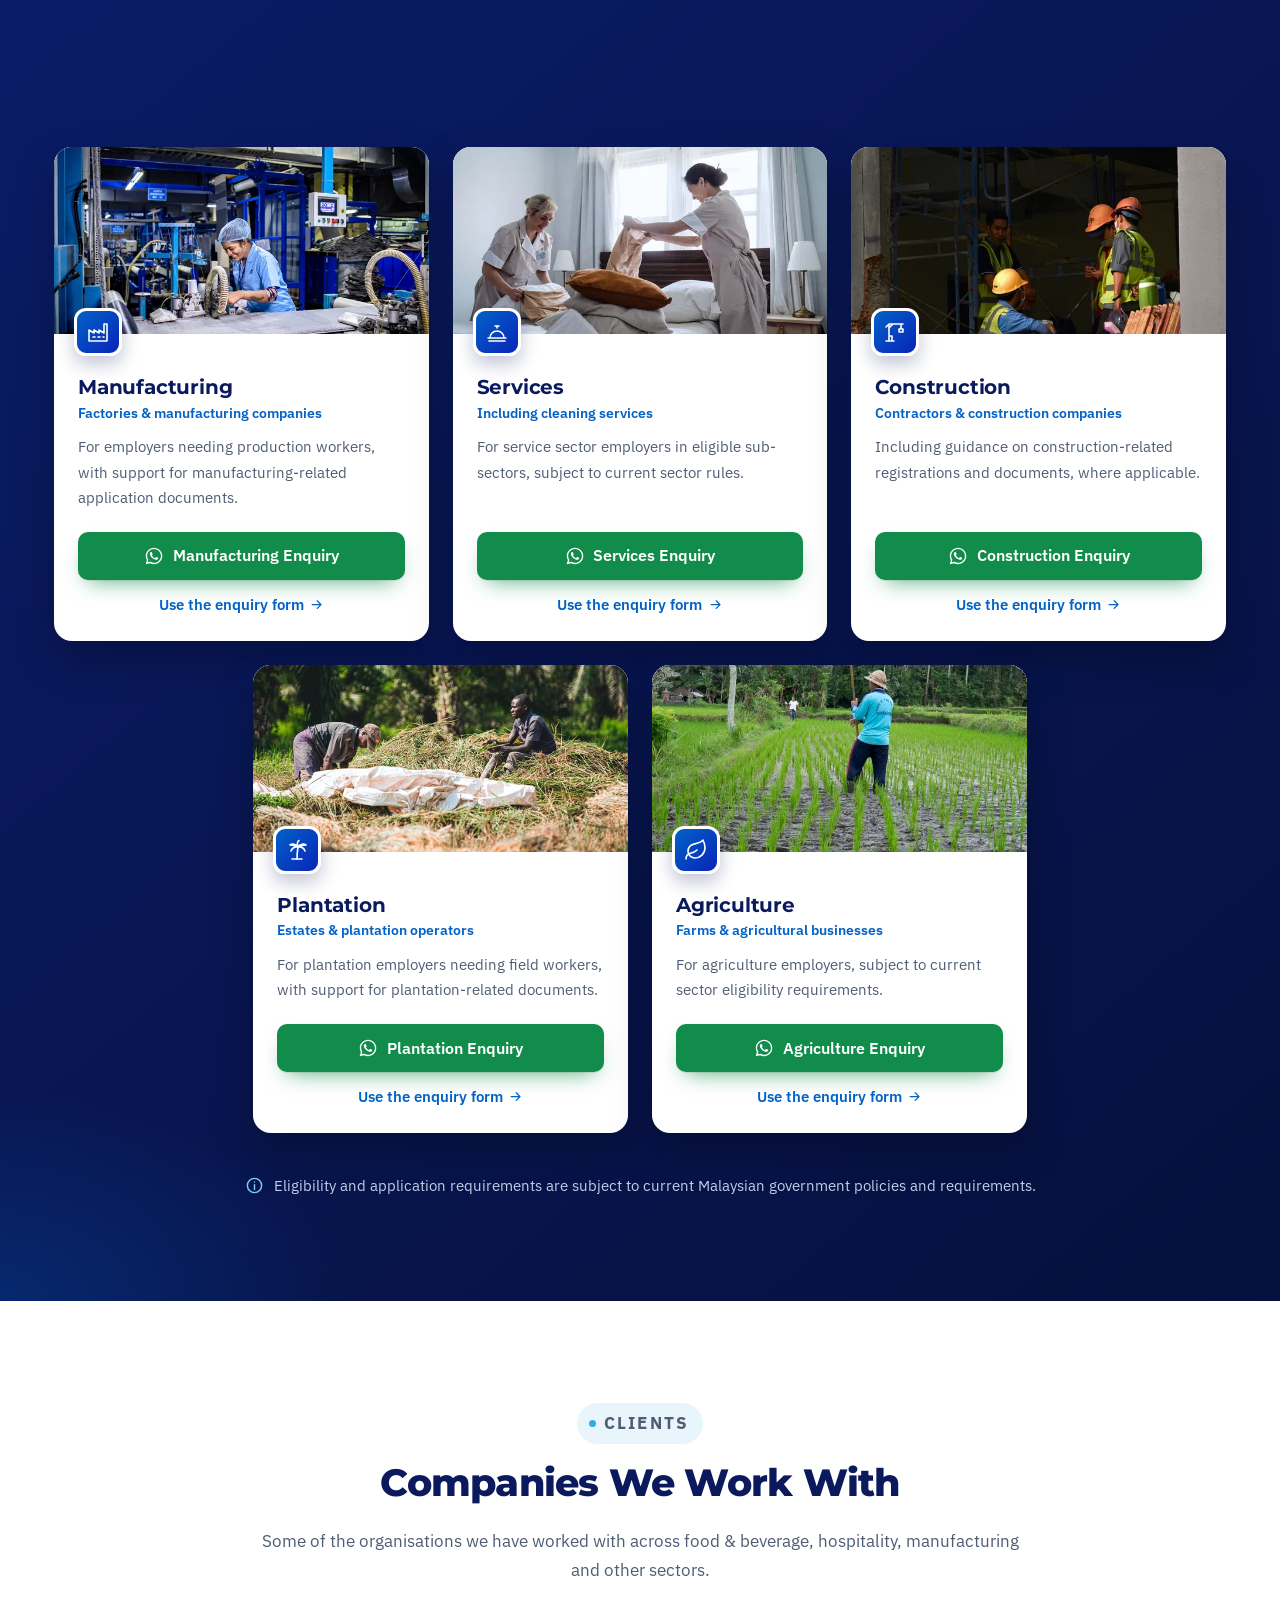
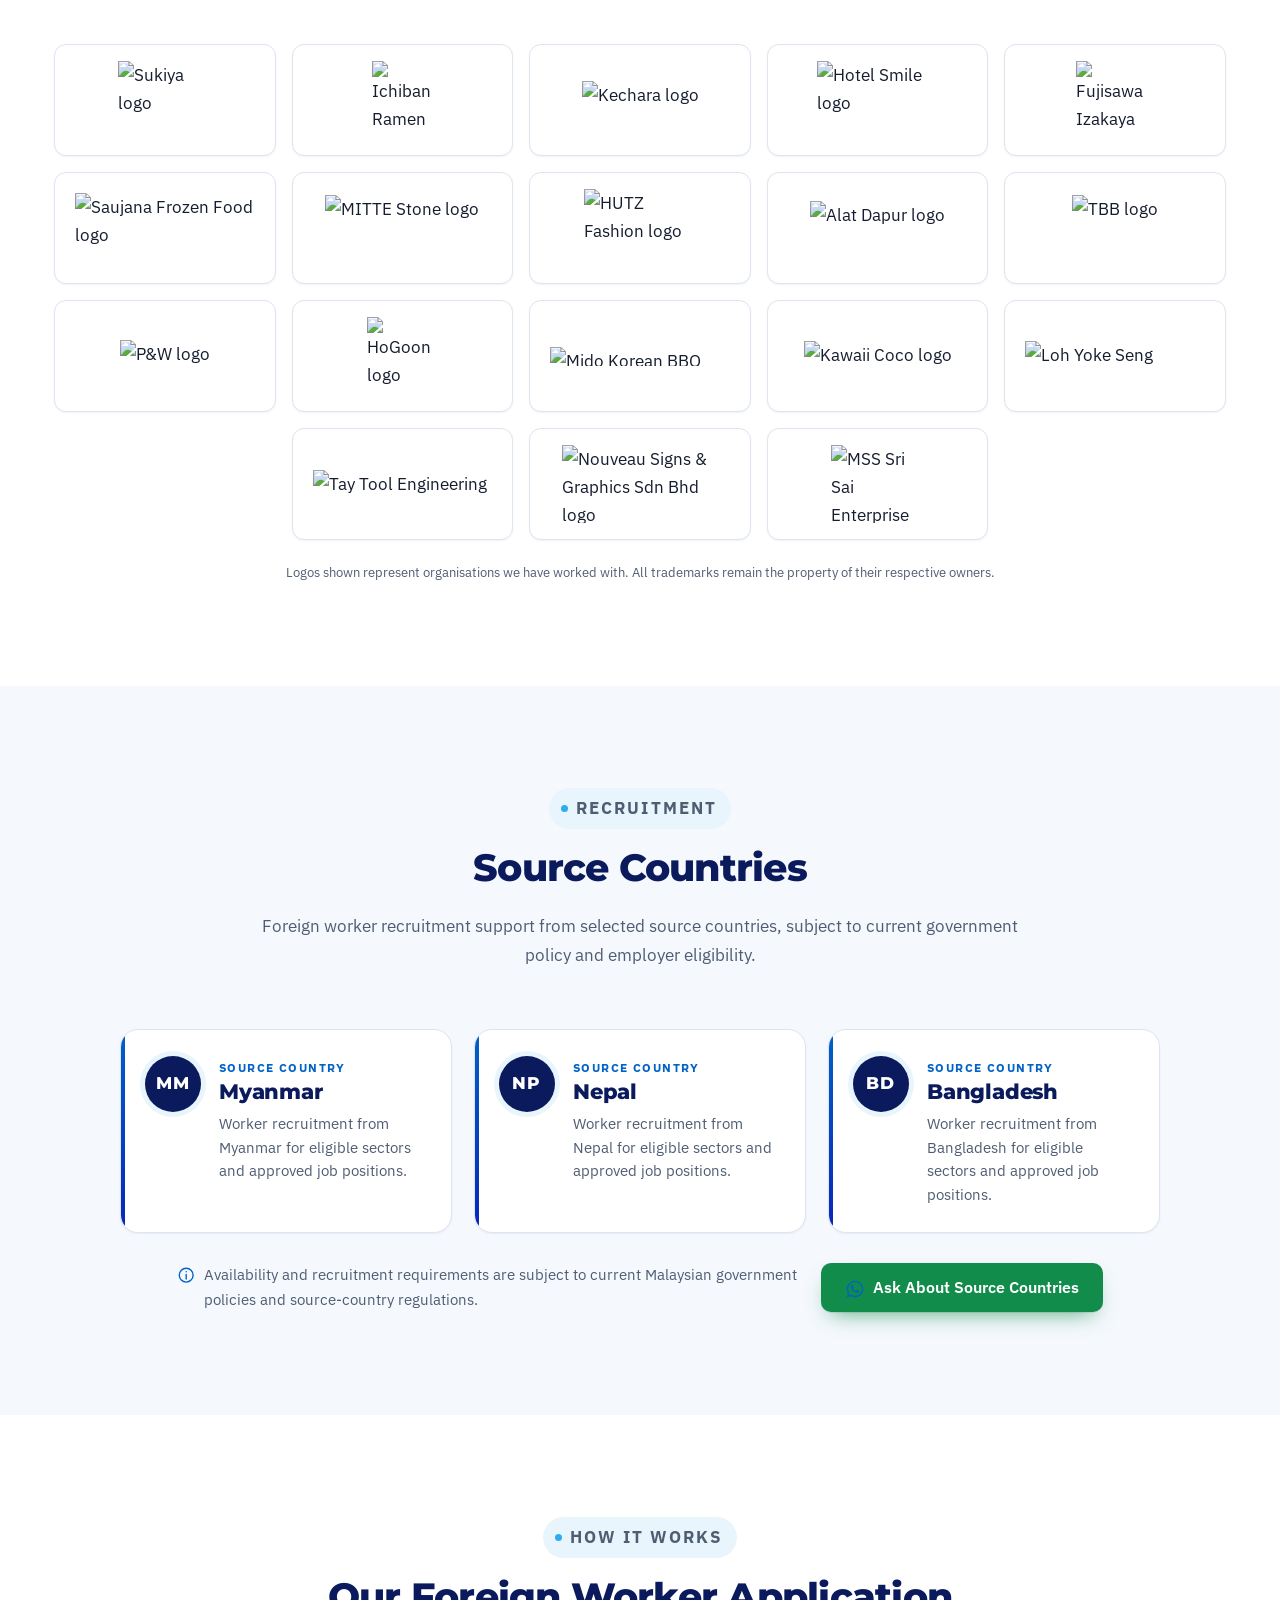
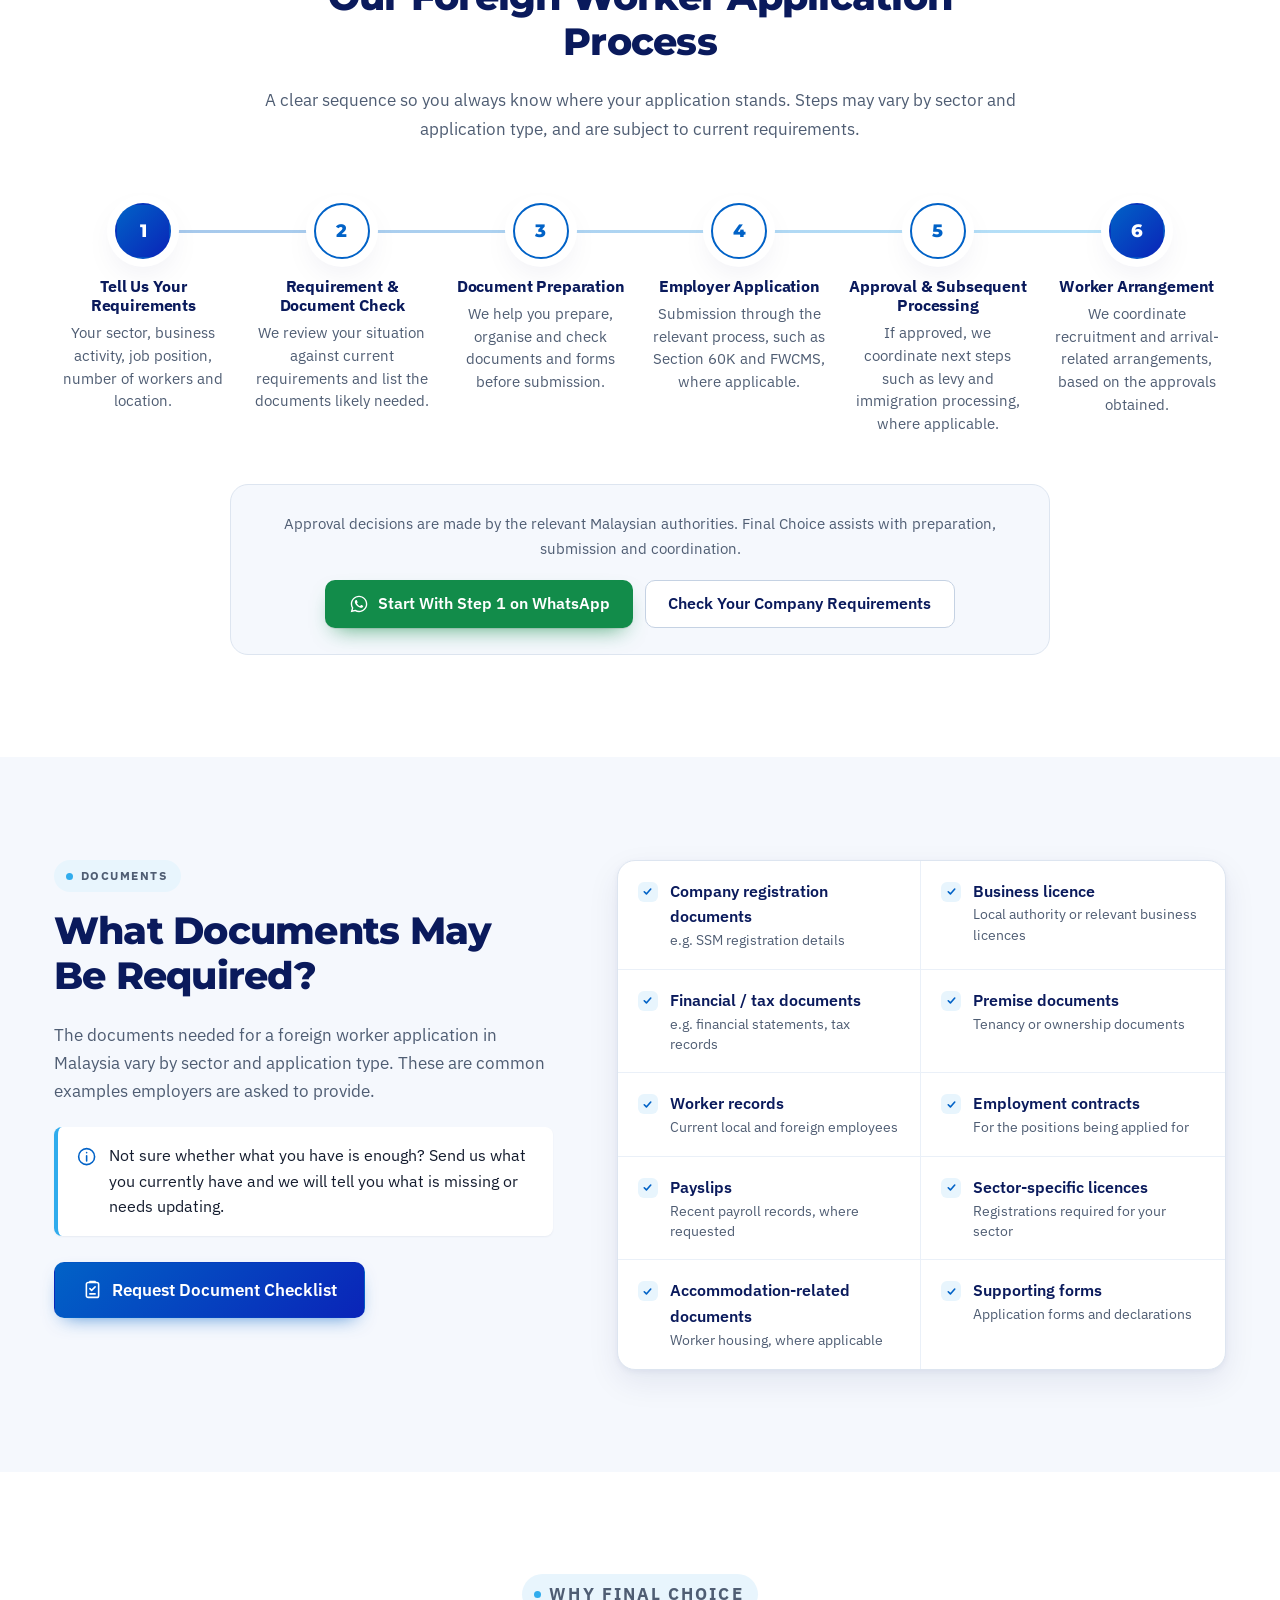
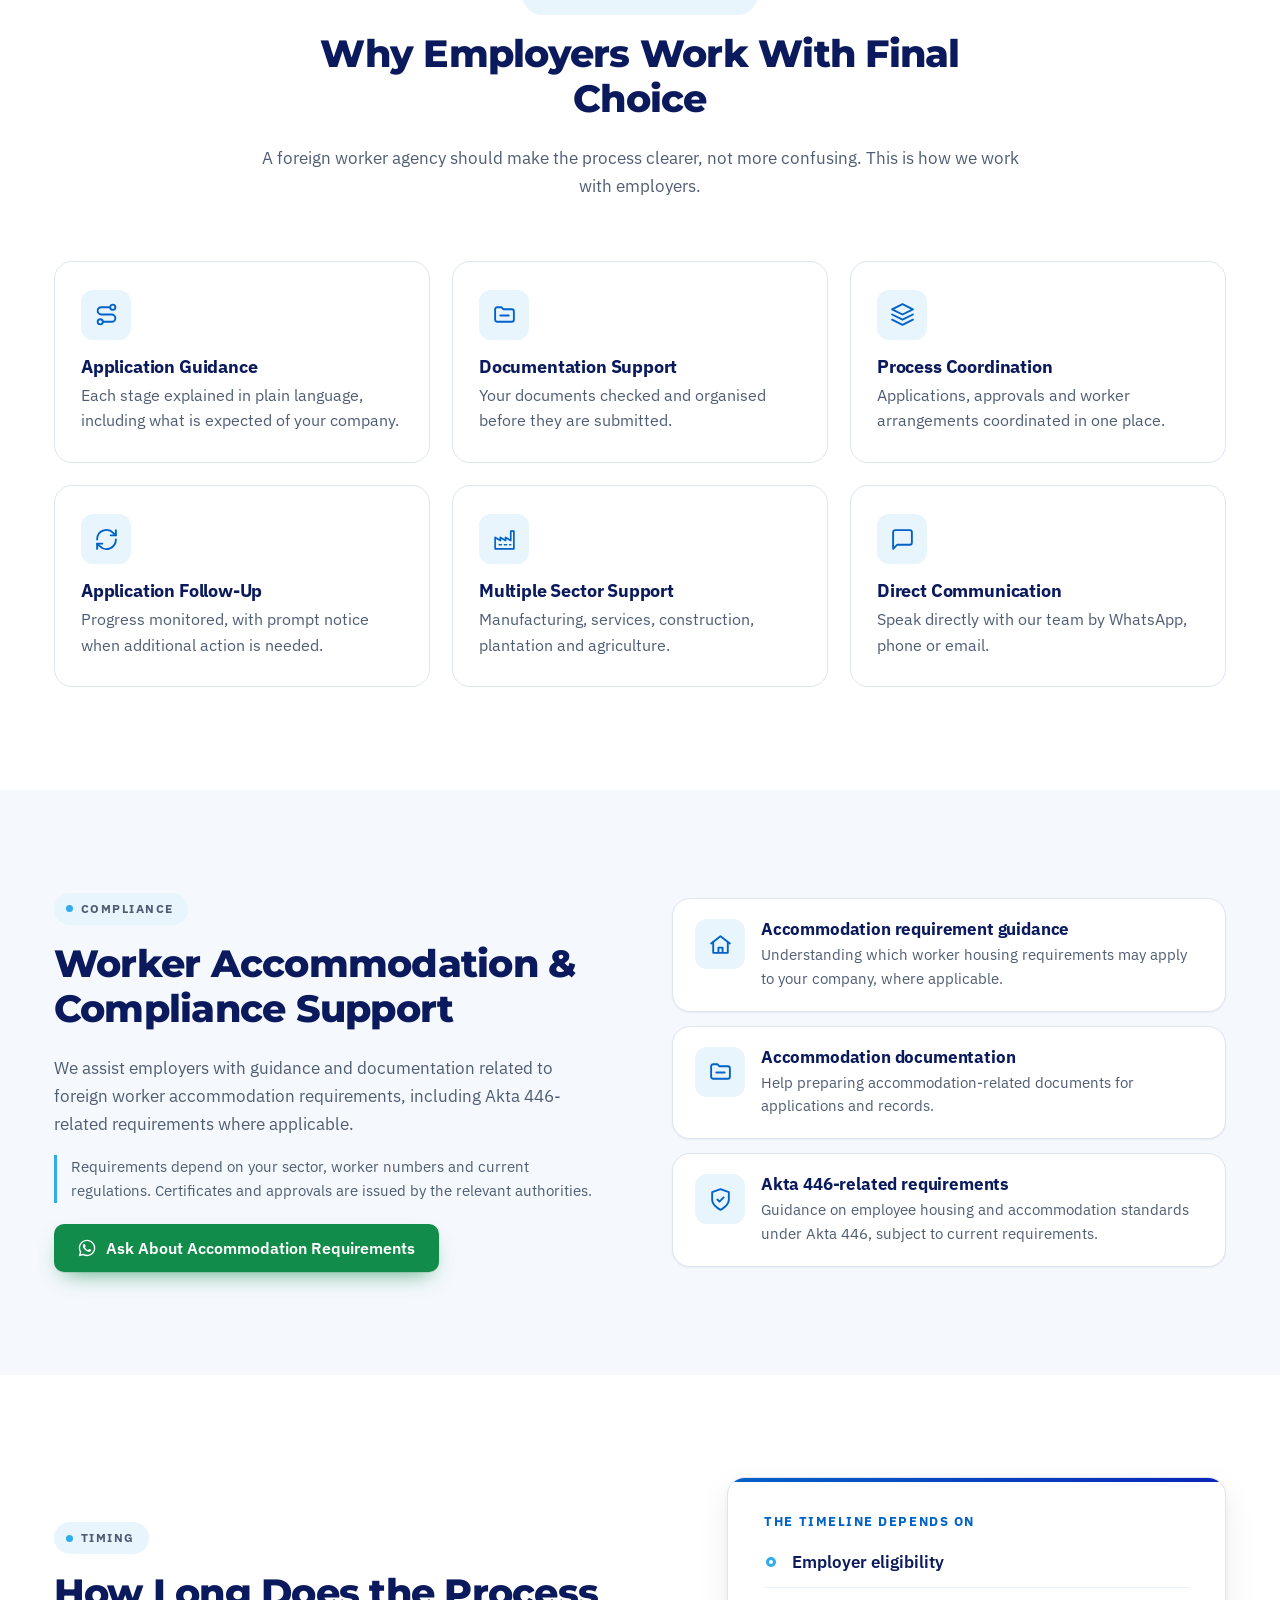
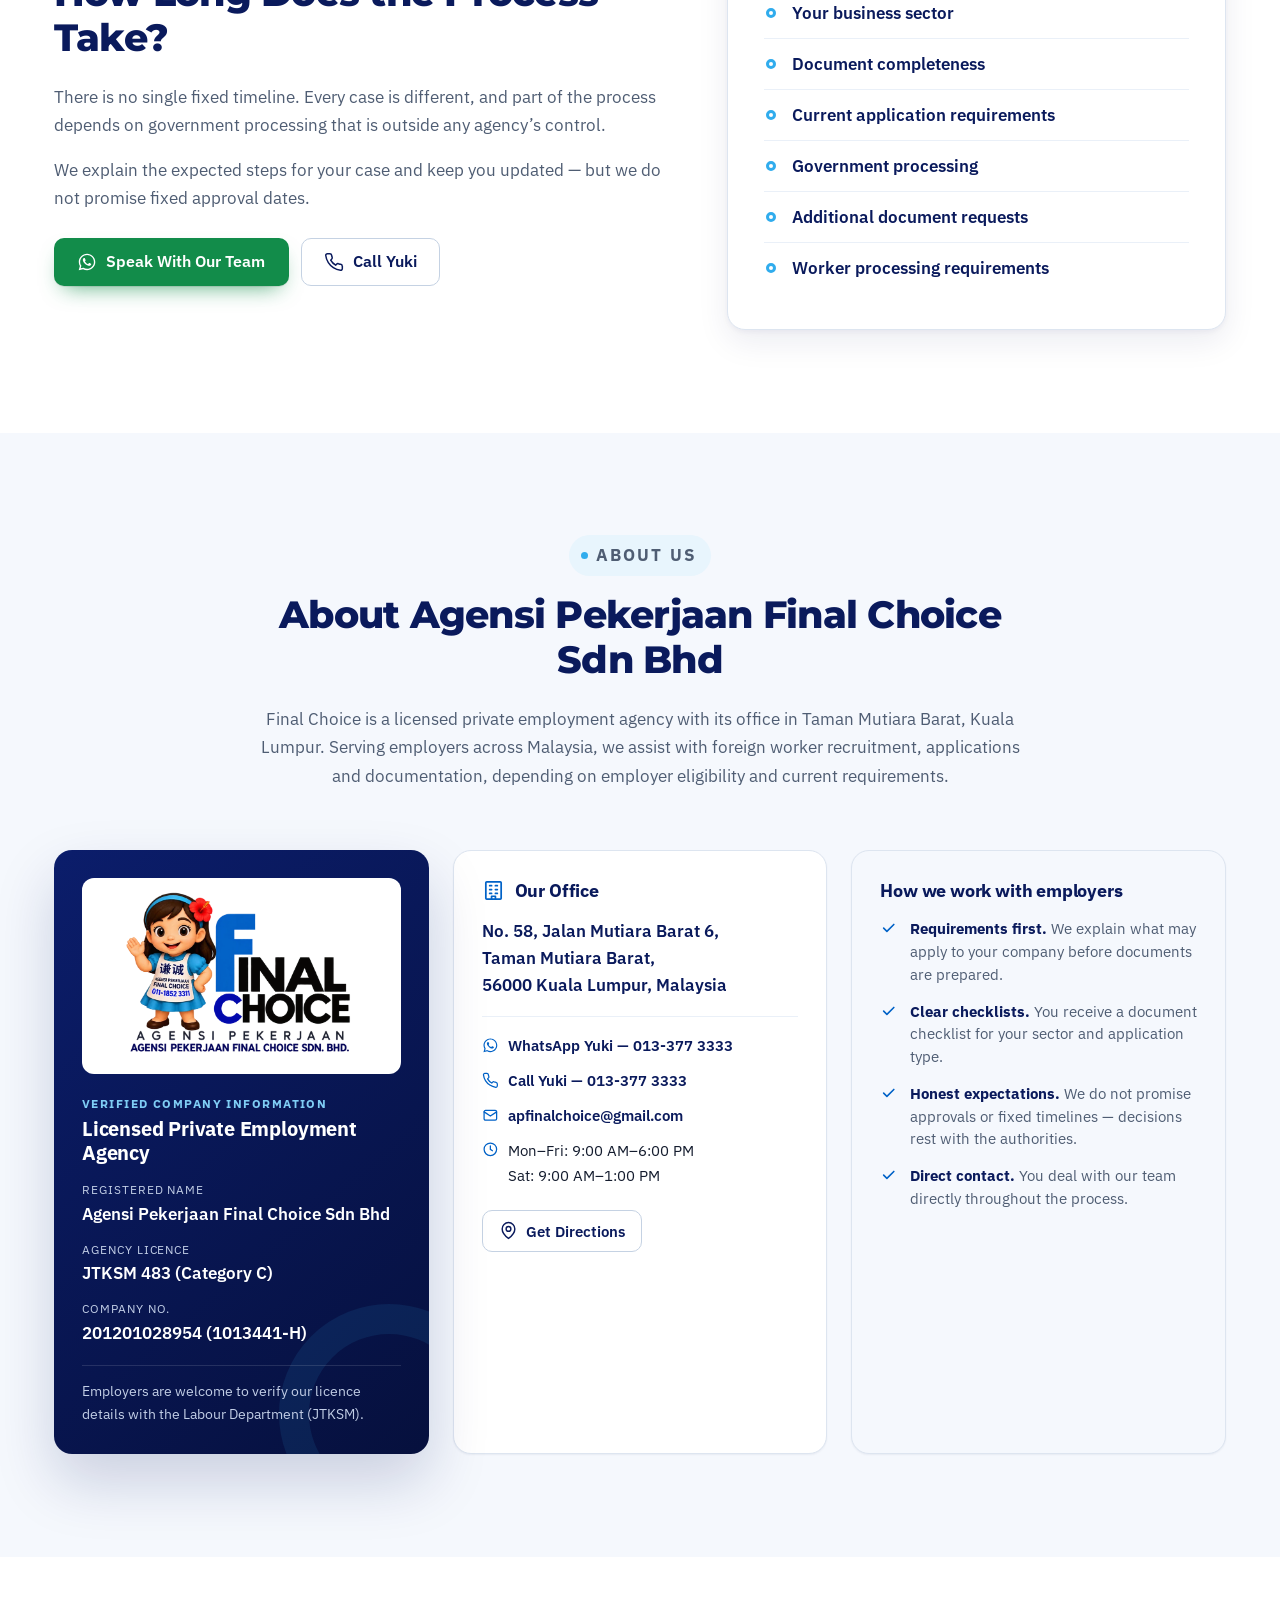
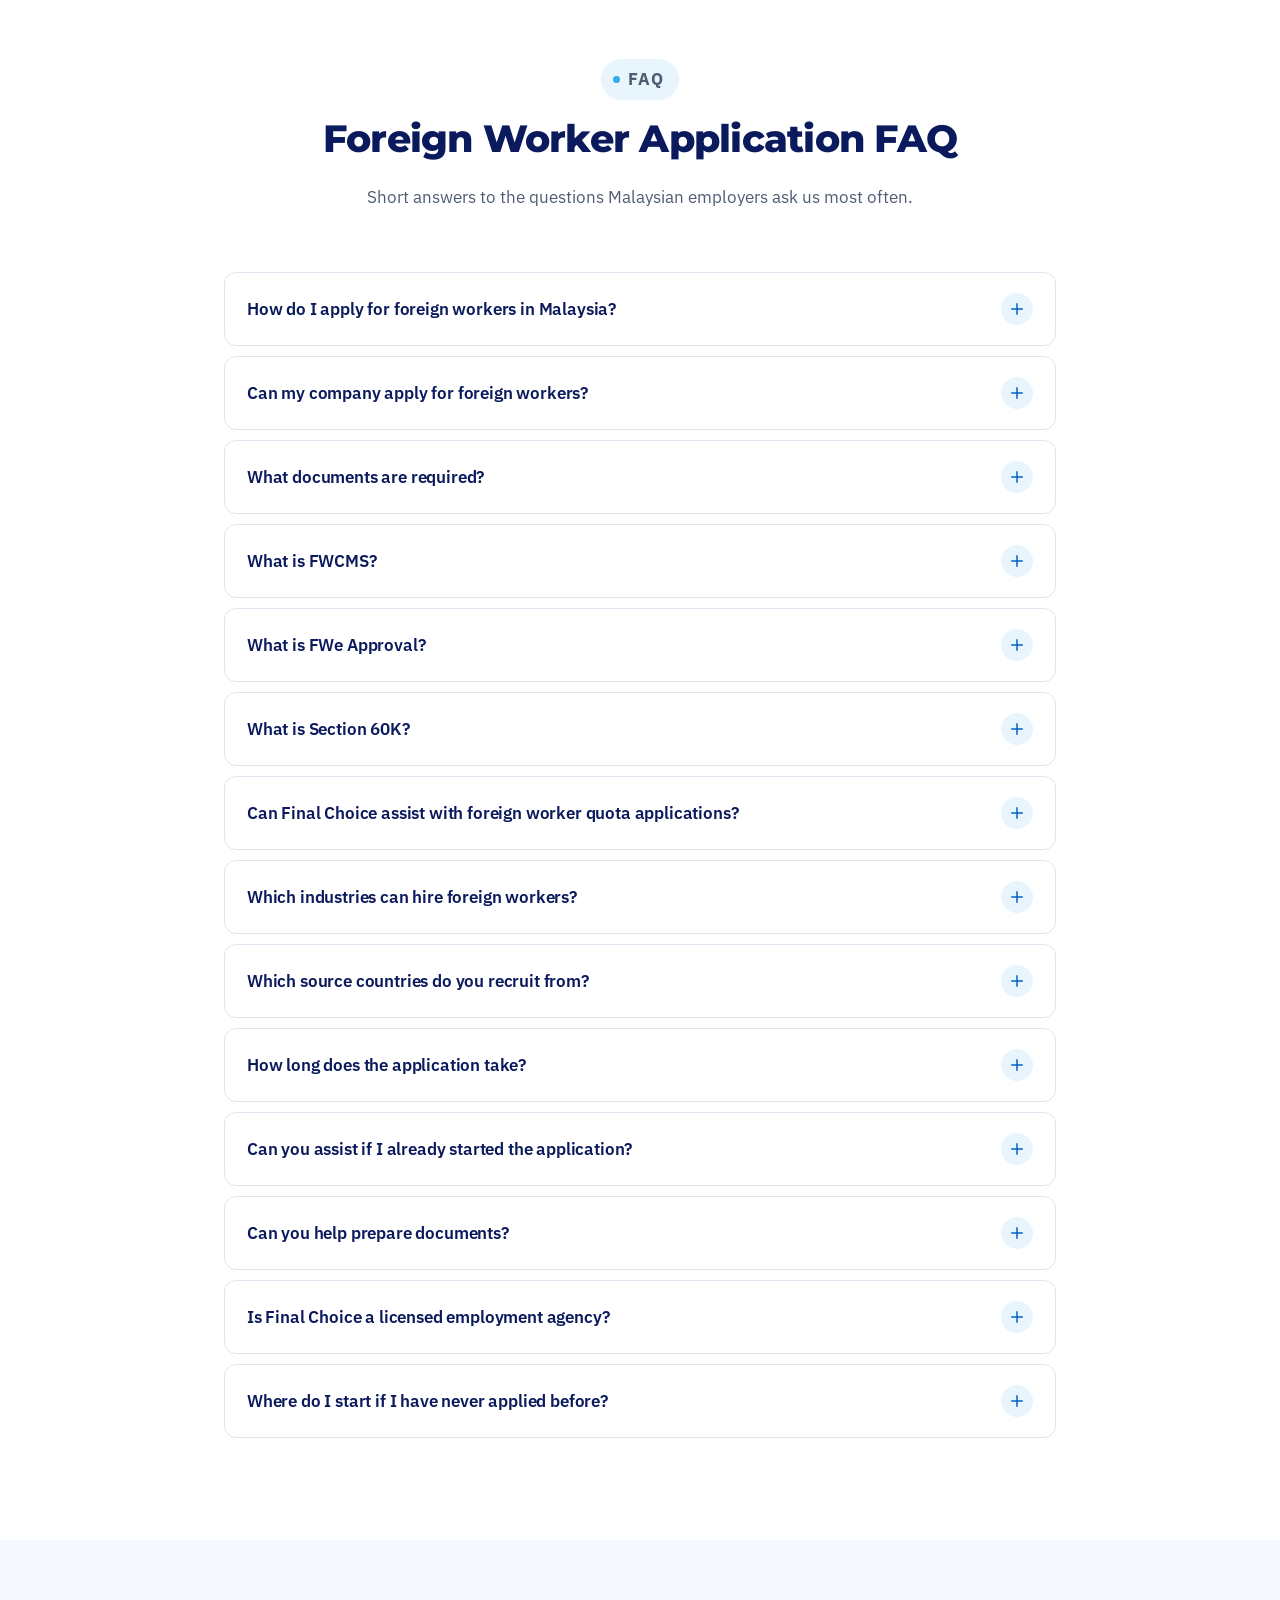
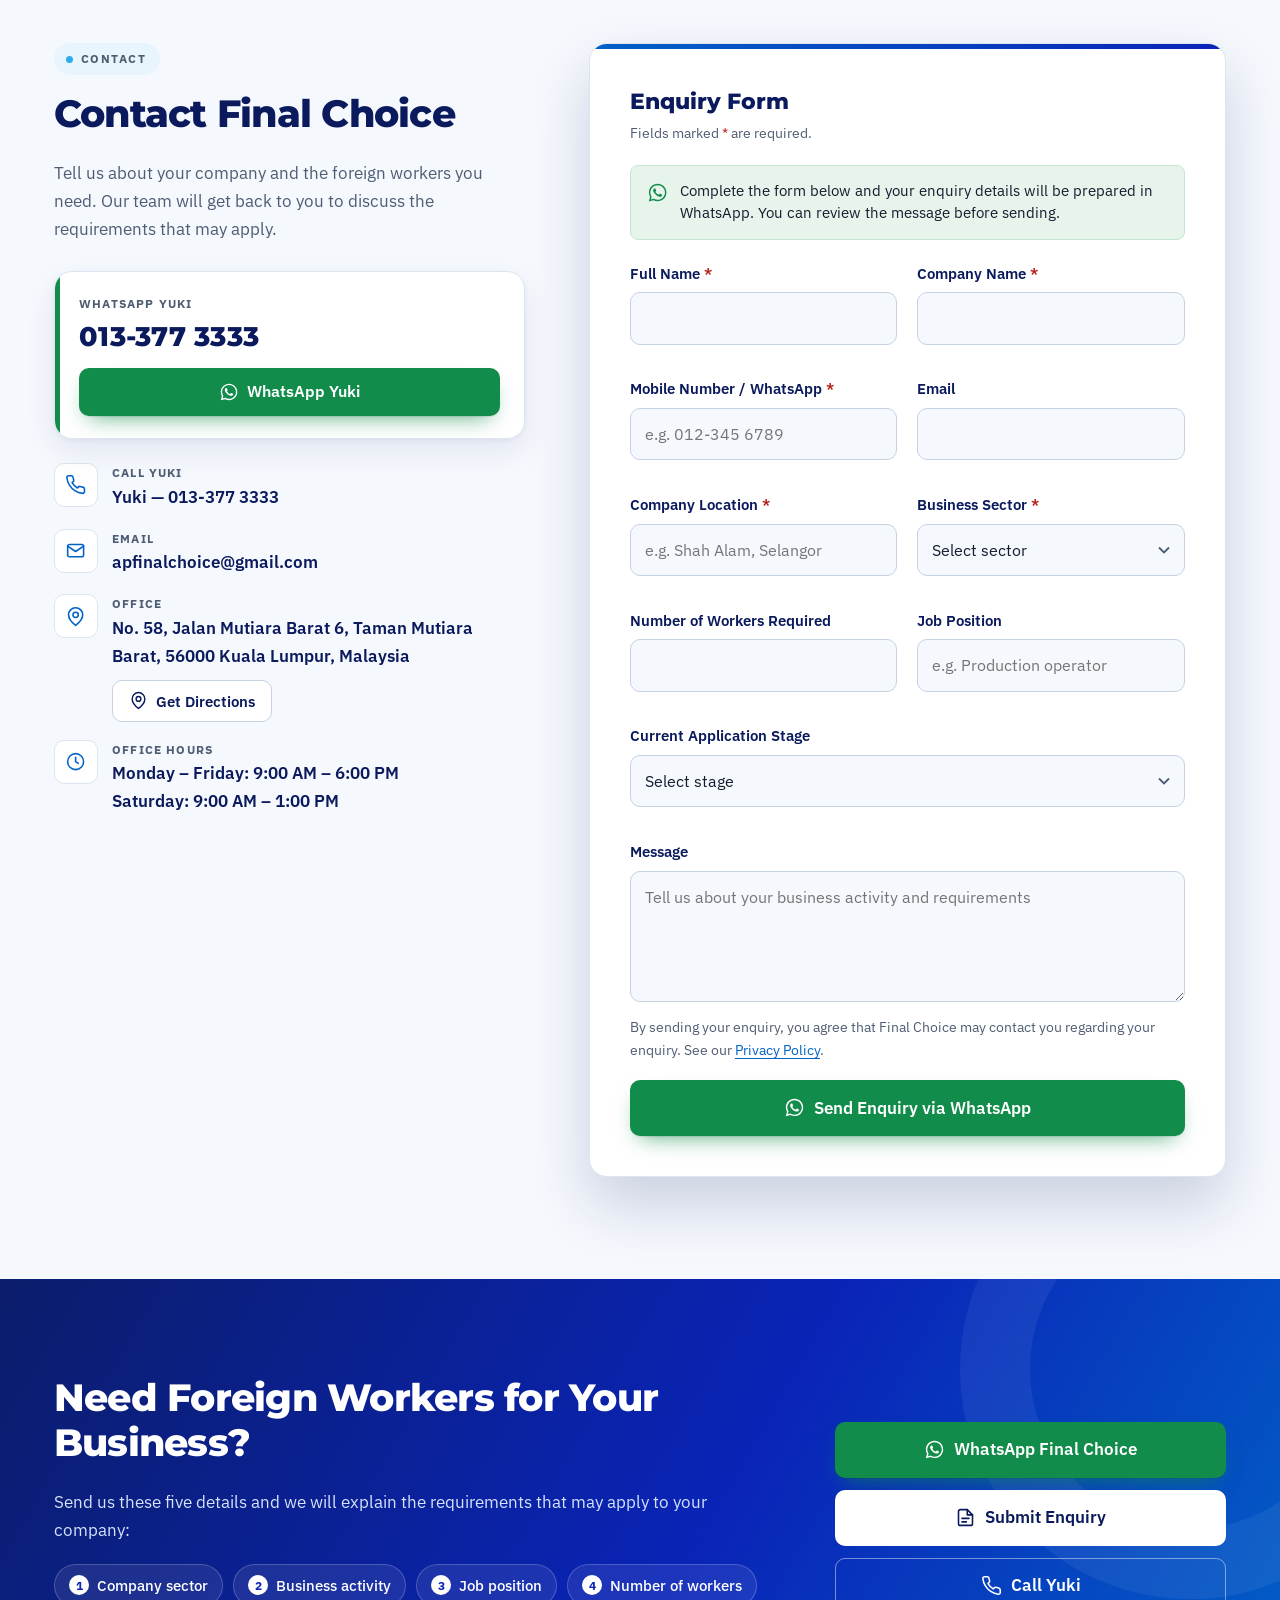
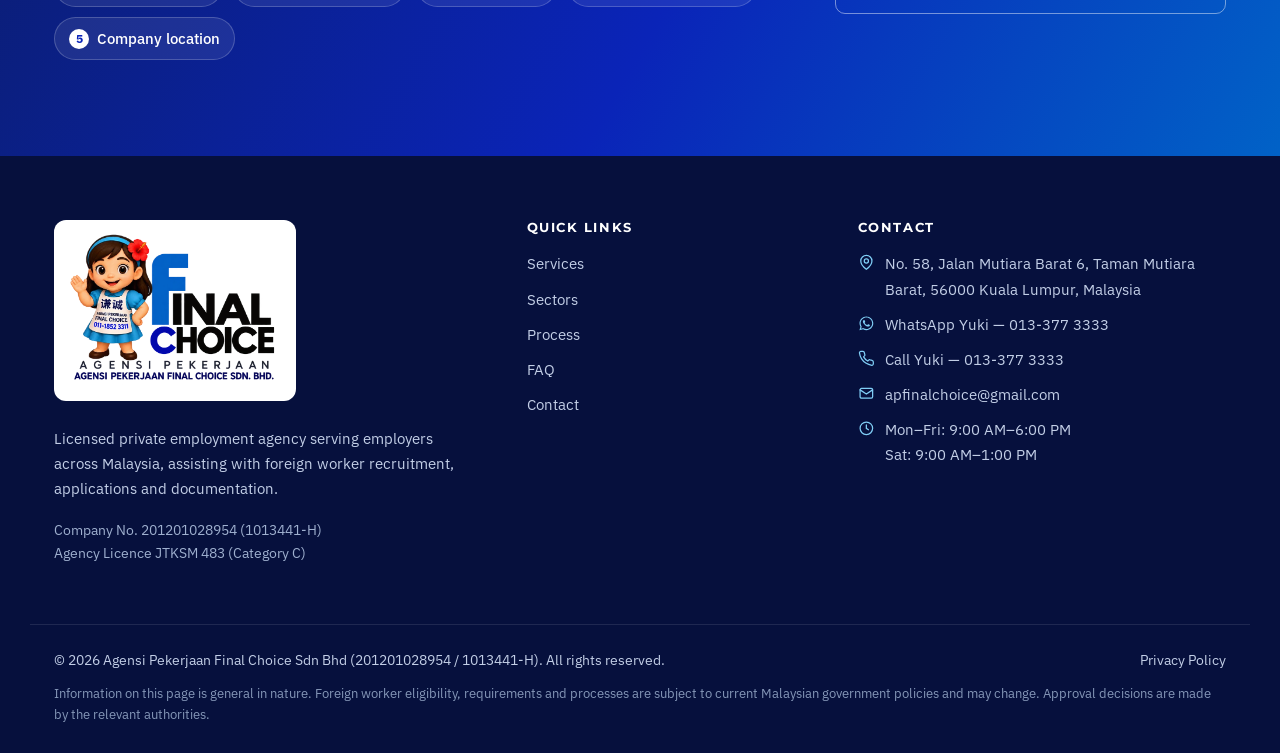
==== commit dc314fce: "Add files via upload" ====
--- a/index.html
+++ b/index.html
@@ -107,8 +107,16 @@
         "alternateName": "Final Choice",
         "legalName": "Agensi Pekerjaan Final Choice Sdn Bhd",
         "identifier": [
-          { "@type": "PropertyValue", "propertyID": "SSM Company Registration No.", "value": "201201028954 (1013441-H)" },
-          { "@type": "PropertyValue", "propertyID": "JTKSM Private Employment Agency Licence", "value": "JTKSM 483 (Category C)" }
+          {
+            "@type": "PropertyValue",
+            "propertyID": "SSM Company Registration No.",
+            "value": "201201028954 (1013441-H)"
+          },
+          {
+            "@type": "PropertyValue",
+            "propertyID": "JTKSM Private Employment Agency Licence",
+            "value": "JTKSM 483 (Category C)"
+          }
         ],
         "url": "https://yukisph88.github.io/final-choice-foreign-worker/",
         "logo": "https://yukisph88.github.io/final-choice-foreign-worker/assets/images/logo-final-choice.png",
@@ -116,7 +124,17 @@
         "description": "Licensed private employment agency serving employers across Malaysia, assisting with foreign worker recruitment, applications, documentation and related employer support services.",
         "telephone": "+60133773333",
         "email": "apfinalchoice@gmail.com",
-        "contactPoint": { "@type": "ContactPoint", "name": "Yuki", "telephone": "+60133773333", "contactType": "customer service", "areaServed": "MY", "availableLanguage": ["English", "Malay"] },
+        "contactPoint": {
+          "@type": "ContactPoint",
+          "name": "Yuki",
+          "telephone": "+60133773333",
+          "contactType": "customer service",
+          "areaServed": "MY",
+          "availableLanguage": [
+            "English",
+            "Malay"
+          ]
+        },
         "address": {
           "@type": "PostalAddress",
           "streetAddress": "No. 58, Jalan Mutiara Barat 6, Taman Mutiara Barat",
@@ -127,11 +145,33 @@
         },
         "hasMap": "https://www.google.com/maps/search/?api=1&query=No.+58+Jalan+Mutiara+Barat+6+Taman+Mutiara+Barat+56000+Kuala+Lumpur",
         "openingHoursSpecification": [
-          { "@type": "OpeningHoursSpecification", "dayOfWeek": ["Monday", "Tuesday", "Wednesday", "Thursday", "Friday"], "opens": "09:00", "closes": "18:00" },
-          { "@type": "OpeningHoursSpecification", "dayOfWeek": "Saturday", "opens": "09:00", "closes": "13:00" }
+          {
+            "@type": "OpeningHoursSpecification",
+            "dayOfWeek": [
+              "Monday",
+              "Tuesday",
+              "Wednesday",
+              "Thursday",
+              "Friday"
+            ],
+            "opens": "09:00",
+            "closes": "18:00"
+          },
+          {
+            "@type": "OpeningHoursSpecification",
+            "dayOfWeek": "Saturday",
+            "opens": "09:00",
+            "closes": "13:00"
+          }
         ],
-        "areaServed": { "@type": "Country", "name": "Malaysia" },
-        "knowsLanguage": ["en", "ms"]
+        "areaServed": {
+          "@type": "Country",
+          "name": "Malaysia"
+        },
+        "knowsLanguage": [
+          "en",
+          "ms"
+        ]
       },
       {
         "@type": "WebPage",
@@ -140,27 +180,95 @@
         "name": "Foreign Worker Agency Malaysia | Final Choice",
         "description": "Looking for foreign workers in Malaysia? Final Choice assists employers with recruitment, applications, FWCMS, documentation and foreign worker processing.",
         "inLanguage": "en-MY",
-        "about": { "@id": "https://yukisph88.github.io/final-choice-foreign-worker/#organization" },
-        "publisher": { "@id": "https://yukisph88.github.io/final-choice-foreign-worker/#organization" }
+        "about": {
+          "@id": "https://yukisph88.github.io/final-choice-foreign-worker/#organization"
+        },
+        "publisher": {
+          "@id": "https://yukisph88.github.io/final-choice-foreign-worker/#organization"
+        }
       },
       {
         "@type": "Service",
         "name": "Foreign Worker Recruitment & Application Services",
         "serviceType": "Foreign worker recruitment and application support",
-        "provider": { "@id": "https://yukisph88.github.io/final-choice-foreign-worker/#organization" },
-        "areaServed": { "@type": "Country", "name": "Malaysia" },
-        "audience": { "@type": "BusinessAudience", "name": "Malaysian employers" },
+        "provider": {
+          "@id": "https://yukisph88.github.io/final-choice-foreign-worker/#organization"
+        },
+        "areaServed": {
+          "@type": "Country",
+          "name": "Malaysia"
+        },
+        "audience": {
+          "@type": "BusinessAudience",
+          "name": "Malaysian employers"
+        },
         "hasOfferCatalog": {
           "@type": "OfferCatalog",
           "name": "Foreign worker services",
           "itemListElement": [
-            { "@type": "Offer", "itemOffered": { "@type": "Service", "name": "Foreign Worker Recruitment" } },
-            { "@type": "Offer", "itemOffered": { "@type": "Service", "name": "Foreign Worker Application Support" } },
-            { "@type": "Offer", "itemOffered": { "@type": "Service", "name": "Foreign Worker Quota Application Assistance" } },
-            { "@type": "Offer", "itemOffered": { "@type": "Service", "name": "FWe Approval / FWCMS Application Assistance" } },
-            { "@type": "Offer", "itemOffered": { "@type": "Service", "name": "Section 60K Application Support" } },
-            { "@type": "Offer", "itemOffered": { "@type": "Service", "name": "Foreign Worker Documentation" } },
-            { "@type": "Offer", "itemOffered": { "@type": "Service", "name": "Foreign Worker Permit Renewal" } }
+            {
+              "@type": "Offer",
+              "itemOffered": {
+                "@type": "Service",
+                "name": "Foreign Worker Recruitment"
+              }
+            },
+            {
+              "@type": "Offer",
+              "itemOffered": {
+                "@type": "Service",
+                "name": "Foreign Worker Application Support"
+              }
+            },
+            {
+              "@type": "Offer",
+              "itemOffered": {
+                "@type": "Service",
+                "name": "Foreign Worker Quota Application Assistance"
+              }
+            },
+            {
+              "@type": "Offer",
+              "itemOffered": {
+                "@type": "Service",
+                "name": "FWe Approval / FWCMS Application Assistance"
+              }
+            },
+            {
+              "@type": "Offer",
+              "itemOffered": {
+                "@type": "Service",
+                "name": "Section 60K Application Support"
+              }
+            },
+            {
+              "@type": "Offer",
+              "itemOffered": {
+                "@type": "Service",
+                "name": "Foreign Worker Documentation"
+              }
+            },
+            {
+              "@type": "Offer",
+              "itemOffered": {
+                "@type": "Service",
+                "name": "Foreign Worker Permit Renewal"
+              }
+            },
+            {
+              "@type": "Offer",
+              "itemOffered": {
+                "@type": "Service",
+                "name": "Foreign Worker Recruitment from Myanmar, Nepal and Bangladesh"
+              }
+            },
+            {
+              "@type": "Offer",
+              "itemOffered": {
+                "@type": "Service",
+                "name": "Worker Accommodation & Compliance Guidance"
+              }
+            }
           ]
         }
       },
@@ -168,19 +276,118 @@
         "@type": "FAQPage",
         "@id": "https://yukisph88.github.io/final-choice-foreign-worker/#faq",
         "mainEntity": [
-          { "@type": "Question", "name": "How do I apply for foreign workers in Malaysia?", "acceptedAnswer": { "@type": "Answer", "text": "Generally, employers first confirm eligibility for their sector, prepare company documents and complete the required employer applications, which may include Section 60K and FWCMS or FWe Approval-related steps, before worker recruitment and immigration processing. The exact steps depend on current government requirements. Final Choice can guide you through each stage." } },
-          { "@type": "Question", "name": "Can my company apply for foreign workers?", "acceptedAnswer": { "@type": "Answer", "text": "It depends on your sector, business activity, company documents and current Malaysian government policies. Send us your company details and we will help you check which requirements may apply." } },
-          { "@type": "Question", "name": "What documents are required?", "acceptedAnswer": { "@type": "Answer", "text": "Common documents include company registration documents, business licences, financial or tax documents, premise documents, worker records and sector-specific licences. Requirements vary by sector and application type, so ask us for a checklist for your company." } },
-          { "@type": "Question", "name": "What is FWCMS?", "acceptedAnswer": { "@type": "Answer", "text": "FWCMS (Foreign Workers Centralized Management System) is an online system used for certain foreign worker-related applications and processing in Malaysia. Final Choice assists employers with preparing the information and documents needed for these submissions." } },
-          { "@type": "Question", "name": "What is FWe Approval?", "acceptedAnswer": { "@type": "Answer", "text": "FWe Approval is an employer approval stage within the current foreign worker application process. Because procedures and requirements can change, we check the current process with you before preparing your documents." } },
-          { "@type": "Question", "name": "What is Section 60K?", "acceptedAnswer": { "@type": "Answer", "text": "Section 60K of the Employment Act 1955 generally requires employers to obtain approval from the Labour Department before employing a foreign worker. Final Choice helps employers prepare this application and its supporting documents, where applicable." } },
-          { "@type": "Question", "name": "Can Final Choice assist with foreign worker quota applications?", "acceptedAnswer": { "@type": "Answer", "text": "Yes. We assist employers with foreign worker quota applications, including document preparation and follow-up, subject to employer eligibility and current requirements. Approval decisions are made by the relevant authorities." } },
-          { "@type": "Question", "name": "Which industries can hire foreign workers?", "acceptedAnswer": { "@type": "Answer", "text": "Foreign workers may generally be employed in approved sectors such as manufacturing, services, construction, plantation and agriculture. Eligible sub-sectors and job positions are subject to current Malaysian government policies." } },
-          { "@type": "Question", "name": "How long does the application take?", "acceptedAnswer": { "@type": "Answer", "text": "There is no single fixed timeline. It depends on employer eligibility, sector, document completeness, government processing and any additional requests. We will explain the expected steps for your case, but processing times cannot be guaranteed." } },
-          { "@type": "Question", "name": "Can you assist if I already started the application?", "acceptedAnswer": { "@type": "Answer", "text": "Yes. Tell us which stage your application is at and share what has been submitted. We will review it and advise on the next steps, where applicable." } },
-          { "@type": "Question", "name": "Can you help prepare documents?", "acceptedAnswer": { "@type": "Answer", "text": "Yes. We help employers check, prepare and organise application documents and forms, and we let you know if anything is missing or needs correction." } },
-          { "@type": "Question", "name": "Is Final Choice a licensed employment agency?", "acceptedAnswer": { "@type": "Answer", "text": "Yes. Agensi Pekerjaan Final Choice Sdn Bhd (201201028954 / 1013441-H) holds private employment agency licence JTKSM 483 (Category C). Our office is in Taman Mutiara Barat, Kuala Lumpur." } },
-          { "@type": "Question", "name": "Where do I start if I have never applied before?", "acceptedAnswer": { "@type": "Answer", "text": "Start by sending us your company sector, business activity, job position, number of workers needed and company location. We will explain the likely requirements and the first steps for your company." } }
+          {
+            "@type": "Question",
+            "name": "How do I apply for foreign workers in Malaysia?",
+            "acceptedAnswer": {
+              "@type": "Answer",
+              "text": "Generally, employers first confirm eligibility for their sector, prepare company documents and complete the required employer applications, which may include Section 60K and FWCMS or FWe Approval-related steps, before worker recruitment and immigration processing. The exact steps depend on current government requirements. Final Choice can guide you through each stage."
+            }
+          },
+          {
+            "@type": "Question",
+            "name": "Can my company apply for foreign workers?",
+            "acceptedAnswer": {
+              "@type": "Answer",
+              "text": "It depends on your sector, business activity, company documents and current Malaysian government policies. Send us your company details and we will help you check which requirements may apply."
+            }
+          },
+          {
+            "@type": "Question",
+            "name": "What documents are required?",
+            "acceptedAnswer": {
+              "@type": "Answer",
+              "text": "Common documents include company registration documents, business licences, financial or tax documents, premise documents, worker records and sector-specific licences. Requirements vary by sector and application type, so ask us for a checklist for your company."
+            }
+          },
+          {
+            "@type": "Question",
+            "name": "What is FWCMS?",
+            "acceptedAnswer": {
+              "@type": "Answer",
+              "text": "FWCMS (Foreign Workers Centralized Management System) is an online system used for certain foreign worker-related applications and processing in Malaysia. Final Choice assists employers with preparing the information and documents needed for these submissions."
+            }
+          },
+          {
+            "@type": "Question",
+            "name": "What is FWe Approval?",
+            "acceptedAnswer": {
+              "@type": "Answer",
+              "text": "FWe Approval is an employer approval stage within the current foreign worker application process. Because procedures and requirements can change, we check the current process with you before preparing your documents."
+            }
+          },
+          {
+            "@type": "Question",
+            "name": "What is Section 60K?",
+            "acceptedAnswer": {
+              "@type": "Answer",
+              "text": "Section 60K of the Employment Act 1955 generally requires employers to obtain approval from the Labour Department before employing a foreign worker. Final Choice helps employers prepare this application and its supporting documents, where applicable."
+            }
+          },
+          {
+            "@type": "Question",
+            "name": "Can Final Choice assist with foreign worker quota applications?",
+            "acceptedAnswer": {
+              "@type": "Answer",
+              "text": "Yes. We assist employers with foreign worker quota applications, including document preparation and follow-up, subject to employer eligibility and current requirements. Approval decisions are made by the relevant authorities."
+            }
+          },
+          {
+            "@type": "Question",
+            "name": "Which industries can hire foreign workers?",
+            "acceptedAnswer": {
+              "@type": "Answer",
+              "text": "Foreign workers may generally be employed in approved sectors such as manufacturing, services, construction, plantation and agriculture. Eligible sub-sectors and job positions are subject to current Malaysian government policies."
+            }
+          },
+          {
+            "@type": "Question",
+            "name": "Which source countries do you recruit from?",
+            "acceptedAnswer": {
+              "@type": "Answer",
+              "text": "We currently support foreign worker recruitment from Myanmar, Nepal and Bangladesh, subject to current Malaysian government policies, source-country regulations and employer eligibility."
+            }
+          },
+          {
+            "@type": "Question",
+            "name": "How long does the application take?",
+            "acceptedAnswer": {
+              "@type": "Answer",
+              "text": "There is no single fixed timeline. It depends on employer eligibility, sector, document completeness, government processing and any additional requests. We will explain the expected steps for your case, but processing times cannot be guaranteed."
+            }
+          },
+          {
+            "@type": "Question",
+            "name": "Can you assist if I already started the application?",
+            "acceptedAnswer": {
+              "@type": "Answer",
+              "text": "Yes. Tell us which stage your application is at and share what has been submitted. We will review it and advise on the next steps, where applicable."
+            }
+          },
+          {
+            "@type": "Question",
+            "name": "Can you help prepare documents?",
+            "acceptedAnswer": {
+              "@type": "Answer",
+              "text": "Yes. We help employers check, prepare and organise application documents and forms, and we let you know if anything is missing or needs correction."
+            }
+          },
+          {
+            "@type": "Question",
+            "name": "Is Final Choice a licensed employment agency?",
+            "acceptedAnswer": {
+              "@type": "Answer",
+              "text": "Yes. Agensi Pekerjaan Final Choice Sdn Bhd (201201028954 / 1013441-H) holds private employment agency licence JTKSM 483 (Category C). Our office is in Taman Mutiara Barat, Kuala Lumpur."
+            }
+          },
+          {
+            "@type": "Question",
+            "name": "Where do I start if I have never applied before?",
+            "acceptedAnswer": {
+              "@type": "Answer",
+              "text": "Start by sending us your company sector, business activity, job position, number of workers needed and company location. We will explain the likely requirements and the first steps for your company."
+            }
+          }
         ]
       }
     ]
@@ -217,6 +424,8 @@
     <symbol id="i-plus" viewBox="0 0 24 24"><path fill="none" stroke="currentColor" stroke-width="2" stroke-linecap="round" d="M12 5v14M5 12h14"/></symbol>
     <symbol id="i-building" viewBox="0 0 24 24"><g fill="none" stroke="currentColor" stroke-width="1.8" stroke-linecap="round" stroke-linejoin="round"><rect x="4" y="3" width="16" height="18" rx="1"/><path d="M8 7h2M14 7h2M8 11h2M14 11h2M8 15h2M14 15h2M10 21v-3h4v3"/></g></symbol>
     <symbol id="i-badge" viewBox="0 0 24 24"><g fill="none" stroke="currentColor" stroke-width="1.8" stroke-linecap="round" stroke-linejoin="round"><circle cx="12" cy="9" r="6"/><path d="m9 14.2-1.5 7.3L12 19l4.5 2.5-1.5-7.3"/><path d="m9.5 9 1.8 1.8 3.2-3.3"/></g></symbol>
+    <symbol id="i-globe" viewBox="0 0 24 24"><g fill="none" stroke="currentColor" stroke-width="1.8" stroke-linecap="round" stroke-linejoin="round"><circle cx="12" cy="12" r="9"/><path d="M3 12h18M12 3a14 14 0 0 1 0 18M12 3a14 14 0 0 0 0 18"/></g></symbol>
+    <symbol id="i-home" viewBox="0 0 24 24"><g fill="none" stroke="currentColor" stroke-width="1.8" stroke-linecap="round" stroke-linejoin="round"><path d="M3 11 12 4l9 7"/><path d="M5 10v10h14V10M10 20v-5h4v5"/></g></symbol>
   </svg>
 
   <a class="skip-link" href="#main">Skip to main content</a>
@@ -523,6 +732,62 @@
       </div>
     </section>
 
+    <!-- ============================== 5a. CLIENTS ==============================
+         Logos supplied by Final Choice (assets/images/clients/). Only add a logo when the
+         company has been confirmed by Final Choice staff. No endorsement wording. -->
+    <section class="section" id="clients" aria-labelledby="clients-title">
+      <div class="container">
+        <div class="section-head reveal">
+          <p class="eyebrow">Clients</p>
+          <h2 id="clients-title">Companies We Work With</h2>
+          <p>Some of the organisations we have worked with across food &amp; beverage, hospitality, manufacturing and other sectors.</p>
+        </div>
+        <ul class="clients-grid reveal" aria-label="Client logos">
+          <li class="client-card"><img src="assets/images/clients/client-sukiya.webp" width="148" height="124" alt="Sukiya logo" loading="lazy" decoding="async"></li>
+          <li class="client-card"><img src="assets/images/clients/client-ichiban-ramen.webp" width="88" height="114" alt="Ichiban Ramen logo" loading="lazy" decoding="async"></li>
+          <li class="client-card"><img src="assets/images/clients/client-kechara.webp" width="181" height="58" alt="Kechara logo" loading="lazy" decoding="async"></li>
+          <li class="client-card"><img src="assets/images/clients/client-hotel-smile.webp" width="445" height="287" alt="Hotel Smile logo" loading="lazy" decoding="async"></li>
+          <li class="client-card"><img src="assets/images/clients/client-fujisawa-izakaya.webp" width="148" height="148" alt="Fujisawa Izakaya logo" loading="lazy" decoding="async"></li>
+          <li class="client-card"><img src="assets/images/clients/client-saujana-frozen-food.webp" width="420" height="163" alt="Saujana Frozen Food logo" loading="lazy" decoding="async"></li>
+          <li class="client-card"><img src="assets/images/clients/client-mitte-stone.webp" width="353" height="150" alt="MITTE Stone logo" loading="lazy" decoding="async"></li>
+          <li class="client-card"><img src="assets/images/clients/client-hutz-fashion.webp" width="350" height="243" alt="HUTZ Fashion logo" loading="lazy" decoding="async"></li>
+          <li class="client-card"><img src="assets/images/clients/client-alat-dapur.webp" width="184" height="75" alt="Alat Dapur logo" loading="lazy" decoding="async"></li>
+          <li class="client-card"><img src="assets/images/clients/client-tbb.webp" width="113" height="87" alt="TBB logo" loading="lazy" decoding="async"></li>
+          <li class="client-card"><img src="assets/images/clients/client-p-and-w.webp" width="140" height="49" alt="P&amp;W logo" loading="lazy" decoding="async"></li>
+          <li class="client-card"><img src="assets/images/clients/client-hogoon.webp" width="117" height="129" alt="HoGoon logo" loading="lazy" decoding="async"></li>
+          <li class="client-card"><img src="assets/images/clients/client-mido.webp" width="635" height="68" alt="Mido Korean BBQ logo" loading="lazy" decoding="async"></li>
+          <li class="client-card"><img src="assets/images/clients/client-kawaii-coco.webp" width="378" height="80" alt="Kawaii Coco logo" loading="lazy" decoding="async"></li>
+          <li class="client-card"><img src="assets/images/clients/client-loh-yoke-seng.webp" width="365" height="60" alt="Loh Yoke Seng Enterprise Sdn Bhd logo" loading="lazy" decoding="async"></li>
+          <li class="client-card"><img src="assets/images/clients/client-tay-tool-engineering.webp" width="548" height="85" alt="Tay Tool Engineering Works Sdn Bhd logo" loading="lazy" decoding="async"></li>
+          <li class="client-card"><img src="assets/images/clients/client-nouveau-signs.webp" width="209" height="105" alt="Nouveau Signs &amp; Graphics Sdn Bhd logo" loading="lazy" decoding="async"></li>
+          <li class="client-card"><img src="assets/images/clients/client-mss-sri-sai.webp" width="109" height="92" alt="MSS Sri Sai Enterprise logo" loading="lazy" decoding="async"></li>
+        </ul>
+        <p class="clients-note">Logos shown represent organisations we have worked with. All trademarks remain the property of their respective owners.</p>
+      </div>
+    </section>
+
+    <!-- ============================== 5b. SOURCE COUNTRIES ==============================
+         Verified by Final Choice staff: Myanmar, Nepal, Bangladesh only. Do not add other countries
+         unless confirmed for the foreign worker service. -->
+    <section class="section section-alt" id="source-countries" aria-labelledby="source-title">
+      <div class="container">
+        <div class="section-head reveal">
+          <p class="eyebrow">Recruitment</p>
+          <h2 id="source-title">Source Countries</h2>
+          <p>Foreign worker recruitment support from selected source countries, subject to current government policy and employer eligibility.</p>
+        </div>
+        <ul class="country-grid">
+          <li class="country-card reveal"><span class="country-code" aria-hidden="true">MM</span><div><p class="country-label">Source country</p><h3>Myanmar</h3><p>Worker recruitment from Myanmar for eligible sectors and approved job positions.</p></div></li>
+          <li class="country-card reveal"><span class="country-code" aria-hidden="true">NP</span><div><p class="country-label">Source country</p><h3>Nepal</h3><p>Worker recruitment from Nepal for eligible sectors and approved job positions.</p></div></li>
+          <li class="country-card reveal"><span class="country-code" aria-hidden="true">BD</span><div><p class="country-label">Source country</p><h3>Bangladesh</h3><p>Worker recruitment from Bangladesh for eligible sectors and approved job positions.</p></div></li>
+        </ul>
+        <div class="country-foot reveal">
+          <p><svg class="icon" aria-hidden="true"><use href="#i-info"/></svg> Availability and recruitment requirements are subject to current Malaysian government policies and source-country regulations.</p>
+          <a class="btn btn-wa js-track-whatsapp" href="https://wa.me/60133773333" data-wa="source" data-track="whatsapp_click" data-track-label="source_countries"><svg class="icon" aria-hidden="true"><use href="#i-whatsapp"/></svg> Ask About Source Countries</a>
+        </div>
+      </div>
+    </section>
+
     <!-- ============================== 6. PROCESS ============================== -->
     <section class="section" id="process" aria-labelledby="process-title">
       <div class="container">
@@ -600,8 +865,28 @@
       </div>
     </section>
 
+    <!-- ============================== 8b. ACCOMMODATION & COMPLIANCE ==============================
+         Cautious wording: Final Choice provides guidance and documentation support only.
+         Do not claim that Final Choice owns or operates hostels unless verified. -->
+    <section class="section section-alt" id="accommodation" aria-labelledby="accommodation-title">
+      <div class="container accom-grid">
+        <div class="reveal">
+          <p class="eyebrow">Compliance</p>
+          <h2 id="accommodation-title">Worker Accommodation &amp; Compliance Support</h2>
+          <p>We assist employers with guidance and documentation related to foreign worker accommodation requirements, including Akta 446-related requirements where applicable.</p>
+          <p class="accom-note">Requirements depend on your sector, worker numbers and current regulations. Certificates and approvals are issued by the relevant authorities.</p>
+          <a class="btn btn-wa js-track-whatsapp" href="https://wa.me/60133773333" data-wa="accommodation" data-track="whatsapp_click" data-track-label="accommodation"><svg class="icon" aria-hidden="true"><use href="#i-whatsapp"/></svg> Ask About Accommodation Requirements</a>
+        </div>
+        <ul class="accom-list reveal">
+          <li><span class="why-icon"><svg class="icon" aria-hidden="true"><use href="#i-home"/></svg></span><div><h3>Accommodation requirement guidance</h3><p>Understanding which worker housing requirements may apply to your company, where applicable.</p></div></li>
+          <li><span class="why-icon"><svg class="icon" aria-hidden="true"><use href="#i-folder"/></svg></span><div><h3>Accommodation documentation</h3><p>Help preparing accommodation-related documents for applications and records.</p></div></li>
+          <li><span class="why-icon"><svg class="icon" aria-hidden="true"><use href="#i-shield"/></svg></span><div><h3>Akta 446-related requirements</h3><p>Guidance on employee housing and accommodation standards under Akta 446, subject to current requirements.</p></div></li>
+        </ul>
+      </div>
+    </section>
+
     <!-- ============================== 9. TIMELINE ============================== -->
-    <section class="section section-alt" id="timeline" aria-labelledby="timeline-title">
+    <section class="section" id="timeline" aria-labelledby="timeline-title">
       <div class="container timeline-grid">
         <div class="reveal">
           <p class="eyebrow">Timing</p>
@@ -629,7 +914,7 @@
     </section>
 
     <!-- ============================== 10. TRUST / ABOUT ============================== -->
-    <section class="section" id="about" aria-labelledby="about-title">
+    <section class="section section-alt" id="about" aria-labelledby="about-title">
       <div class="container">
         <div class="section-head reveal">
           <p class="eyebrow">About us</p>
@@ -680,24 +965,6 @@
             </ul>
           </div>
         </div>
-
-        <!-- ======== READY-TO-ENABLE BLOCKS (uncomment when you have real content) ========
-
-        TEAM / OFFICE PHOTOS:
-        <div class="photo-row">
-          <figure><img src="assets/images/team.webp" width="800" height="600" loading="lazy" alt="The Final Choice team at our Kuala Lumpur office"><figcaption>Our team</figcaption></figure>
-          <figure><img src="assets/images/office.webp" width="800" height="600" loading="lazy" alt="Final Choice office in Taman Mutiara Barat, Kuala Lumpur"><figcaption>Our office</figcaption></figure>
-        </div>
-
-        GENUINE TESTIMONIALS ONLY (with client permission). Copy one <blockquote> per testimonial:
-        <div class="testimonials">
-          <blockquote class="testimonial">
-            <p>"Real client quote here."</p>
-            <footer>Name, Position — Company (Sector)</footer>
-          </blockquote>
-        </div>
-        <p><a class="text-link" href="[GOOGLE_BUSINESS_PROFILE_URL]" target="_blank" rel="noopener">Read our Google Reviews</a></p>
-        ================================================================================== -->
       </div>
     </section>
 
@@ -728,6 +995,8 @@
             <div class="faq-answer"><p>Yes. We assist employers with foreign worker quota applications, including document preparation and follow-up, subject to employer eligibility and current requirements. Approval decisions are made by the relevant authorities.</p></div></details>
           <details class="faq-item"><summary><h3>Which industries can hire foreign workers?</h3><svg class="icon faq-icon" aria-hidden="true"><use href="#i-plus"/></svg></summary>
             <div class="faq-answer"><p>Foreign workers may generally be employed in approved sectors such as manufacturing, services, construction, plantation and agriculture. Eligible sub-sectors and job positions are subject to current Malaysian government policies.</p></div></details>
+          <details class="faq-item"><summary><h3>Which source countries do you recruit from?</h3><svg class="icon faq-icon" aria-hidden="true"><use href="#i-plus"/></svg></summary>
+            <div class="faq-answer"><p>We currently support foreign worker recruitment from Myanmar, Nepal and Bangladesh, subject to current Malaysian government policies, source-country regulations and employer eligibility.</p></div></details>
           <details class="faq-item"><summary><h3>How long does the application take?</h3><svg class="icon faq-icon" aria-hidden="true"><use href="#i-plus"/></svg></summary>
             <div class="faq-answer"><p>There is no single fixed timeline. It depends on employer eligibility, sector, document completeness, government processing and any additional requests. We will explain the expected steps for your case, but processing times cannot be guaranteed.</p></div></details>
           <details class="faq-item"><summary><h3>Can you assist if I already started the application?</h3><svg class="icon faq-icon" aria-hidden="true"><use href="#i-plus"/></svg></summary>
--- a/styles.css
+++ b/styles.css
@@ -245,6 +245,7 @@
 .cred-strip li:last-child { padding-right: 0; }
 .cred-strip li + li { border-left: 1px solid rgba(255,255,255,.12); }
 .cred-strip .icon { width: 30px; height: 30px; color: var(--accent-light); }
+@media (max-width: 1180px) { .cred-strip li { padding-inline: 18px; } }
 .cred-label { display: block; font-size: .72rem; text-transform: uppercase; letter-spacing: .1em; color: var(--on-dark-muted); font-weight: 600; }
 .cred-value { display: block; font-weight: 700; color: #fff; font-size: .98rem; line-height: 1.3; white-space: nowrap; }
 
@@ -282,16 +283,19 @@
 .sectors-grid > .sector-card:nth-child(5) { grid-column: 4 / span 2; }
 .sector-card { display: flex; flex-direction: column; background: #fff; border-radius: var(--radius-lg); overflow: hidden; box-shadow: 0 18px 40px rgba(0,0,0,.25); transition: transform .25s, box-shadow .25s; }
 .sector-card:hover { transform: translateY(-5px); box-shadow: 0 24px 48px rgba(0,0,0,.3); }
-.sector-visual { position: relative; aspect-ratio: 2 / 1; overflow: hidden; background: var(--surface); }
-.sector-visual img { width: 100%; height: 100%; object-fit: cover; object-position: center bottom; transition: transform .5s; }
-.sector-card:hover .sector-visual img { transform: scale(1.04); }
+/* The icon tile overlaps the photo and the white card body, so the photo
+   area must NOT clip its children (overflow: visible); the card's own
+   overflow + radius still rounds the photo's top corners. */
+.sector-visual { position: relative; aspect-ratio: 2 / 1; overflow: visible; background: var(--surface); }
+.sector-visual img { display: block; width: 100%; height: 100%; object-fit: cover; object-position: center bottom; transition: filter .3s; }
+.sector-card:hover .sector-visual img { filter: brightness(1.05) saturate(1.05); }
 .sector-icon {
   position: absolute; left: 20px; bottom: -22px; display: grid; place-items: center;
   width: 48px; height: 48px; border-radius: 12px; background: var(--grad-brand); color: #fff;
   border: 3px solid #fff; box-shadow: 0 8px 18px rgba(10,26,92,.25); z-index: 1;
 }
 .sector-icon .icon { width: 24px; height: 24px; }
-.sector-body { display: flex; flex-direction: column; flex: 1; padding: 34px 24px 24px; }
+.sector-body { display: flex; flex-direction: column; flex: 1; padding: 42px 24px 24px; }
 .sector-body h3 { margin-bottom: 2px; font-family: var(--font-head); font-size: 1.22rem; font-weight: 700; }
 .sector-for { font-size: .86rem; font-weight: 600; color: var(--secondary); margin-bottom: 10px; }
 .sector-body p:not(.sector-for) { color: var(--muted); font-size: .96rem; }
@@ -383,9 +387,6 @@
 .photo-row { display: grid; grid-template-columns: 1fr 1fr; gap: 24px; margin-top: 24px; }
 .photo-row figure { margin: 0; border-radius: var(--radius-lg); overflow: hidden; border: 1px solid var(--border); }
 .photo-row figcaption { padding: 12px 16px; font-weight: 600; color: var(--primary); font-size: .95rem; }
-.testimonials { display: grid; grid-template-columns: repeat(auto-fit, minmax(280px, 1fr)); gap: 24px; margin-top: 24px; }
-.testimonial { margin: 0; padding: 26px; background: #fff; border: 1px solid var(--border); border-radius: var(--radius-lg); }
-.testimonial footer { margin-top: 12px; color: var(--muted); font-size: .9rem; font-weight: 600; }
 
 /* ---------- BM ---------- */
 .container.bm-box { width: calc(100% - 2 * var(--gutter)); max-width: calc(var(--container) - 2 * var(--gutter)); }
@@ -512,13 +513,37 @@
 .wa-float:hover { background: var(--whatsapp-dark); color: #fff; }
 .no-js .wa-float { opacity: 1; transform: none; pointer-events: auto; }
 
-/* ---------- Call menu dialog ---------- */
-.call-menu { width: min(380px, calc(100% - 32px)); padding: 24px; border: 0; border-radius: var(--radius-lg); box-shadow: var(--shadow-lg); color: var(--text); }
-.call-menu::backdrop { background: rgba(6, 16, 61, .55); }
-.call-menu[open] { display: grid; gap: 12px; }
-.call-menu .btn { white-space: nowrap; font-size: .98rem; padding-inline: 1em; }
-.call-menu-title { margin: 0 0 4px; font-family: var(--font-head); font-size: 1.2rem; font-weight: 800; color: var(--primary); }
-.call-menu-hours { margin: 2px 0 0; font-size: .86rem; color: var(--muted); text-align: center; }
+
+/* ---------- Source countries ---------- */
+.country-grid { display: grid; grid-template-columns: repeat(3, 1fr); gap: 22px; max-width: 1040px; margin-inline: auto; }
+.country-card { display: flex; gap: 18px; align-items: flex-start; padding: 26px 24px; background: #fff; border: 1px solid var(--border); border-radius: var(--radius-lg); box-shadow: var(--shadow-sm); position: relative; overflow: hidden; }
+.country-card::before { content: ""; position: absolute; left: 0; top: 0; bottom: 0; width: 4px; background: var(--grad-brand); }
+.country-code { display: grid; place-items: center; flex-shrink: 0; width: 56px; height: 56px; border-radius: 50%; background: var(--primary); color: #fff; font-family: var(--font-head); font-weight: 800; font-size: 1.05rem; letter-spacing: .06em; box-shadow: 0 0 0 5px var(--accent-soft); }
+.country-label { margin: 2px 0 2px; font-size: .74rem; font-weight: 700; letter-spacing: .12em; text-transform: uppercase; color: var(--secondary); }
+.country-card h3 { font-family: var(--font-head); font-size: 1.3rem; font-weight: 800; margin-bottom: .35em; }
+.country-card p:last-child { margin: 0; color: var(--muted); font-size: .95rem; line-height: 1.55; }
+.country-foot { display: flex; flex-wrap: wrap; align-items: center; justify-content: center; gap: 14px 24px; max-width: 1040px; margin: 30px auto 0; text-align: center; }
+.country-foot p { display: flex; align-items: flex-start; gap: 8px; margin: 0; color: var(--muted); font-size: .92rem; max-width: 620px; text-align: left; }
+.country-foot .icon { color: var(--secondary); margin-top: 3px; }
+
+/* ---------- Accommodation & compliance ---------- */
+.accom-grid { display: grid; grid-template-columns: 1fr 1fr; gap: clamp(36px, 5vw, 72px); align-items: center; }
+.accom-grid > div > p { color: var(--muted); }
+.accom-note { font-size: .92rem; padding-left: 14px; border-left: 3px solid var(--accent); }
+.accom-grid .btn { margin-top: .4rem; }
+.accom-list { display: grid; gap: 14px; }
+.accom-list li { display: flex; gap: 16px; align-items: flex-start; padding: 20px 22px; background: #fff; border: 1px solid var(--border); border-radius: var(--radius-lg); box-shadow: var(--shadow-sm); }
+.accom-list .why-icon { margin-bottom: 0; flex-shrink: 0; }
+.accom-list h3 { font-size: 1.05rem; margin-bottom: .25em; }
+.accom-list p { margin: 0; color: var(--muted); font-size: .95rem; line-height: 1.55; }
+
+/* ---------- Companies we work with (client logos) ----------
+   Fixed card height; each logo keeps its own proportions (object-fit: contain), never cropped or stretched. */
+.clients-grid { --cols: 5; --gap: 16px; display: flex; flex-wrap: wrap; justify-content: center; gap: var(--gap); }
+.client-card { flex: 0 0 calc((100% - (var(--cols) - 1) * var(--gap)) / var(--cols)); display: flex; align-items: center; justify-content: center; min-width: 0; height: 112px; padding: 16px 20px; background: #fff; border: 1px solid var(--border); border-radius: var(--radius); box-shadow: var(--shadow-sm); transition: border-color .2s, box-shadow .2s; }
+.client-card:hover { border-color: var(--border-strong); box-shadow: var(--shadow); }
+.client-card img { display: block; width: auto; height: auto; max-width: 100%; max-height: 100%; object-fit: contain; }
+.clients-note { margin: 22px auto 0; max-width: 720px; text-align: center; font-size: .8rem; color: var(--muted); }
 
 .mobile-bar { display: none; }
 
@@ -559,7 +584,9 @@
   .step-body h3 { font-size: 1.05rem; }
   .step-body p { font-size: .97rem; }
 
-  .hero-grid, .split, .docs-grid, .timeline-grid, .contact-grid, .final-grid { grid-template-columns: 1fr; }
+  .hero-grid, .split, .docs-grid, .timeline-grid, .contact-grid, .final-grid, .accom-grid { grid-template-columns: 1fr; }
+  .clients-grid { --cols: 3; }
+  .country-card { flex-direction: column; gap: 14px; }
   .hero h1 { max-width: 20ch; }
   .hero-visual { max-width: 640px; }
   .docs-intro { position: static; }
@@ -628,6 +655,11 @@
   .cred-strip li + li { border-top: 1px solid rgba(255,255,255,.12); }
   .cred-value { white-space: normal; }
   .service-groups, .why-grid, .doc-list, .form-grid, .trust-grid, .photo-row, .footer-grid { grid-template-columns: 1fr; }
+  .country-grid { grid-template-columns: 1fr; }
+  .country-card { flex-direction: row; padding: 20px; }
+  .clients-grid { --cols: 2; --gap: 12px; }
+  .client-card { height: 96px; padding: 12px 14px; }
+  .country-foot .btn { width: 100%; }
   .service-groups .service-group:last-child .sg-list { display: block; }
   .service-groups .service-group:last-child .sg-list li:nth-child(2) { border-top: 1px solid var(--surface-2); }
   .sg-head { padding-inline: 20px; }
@@ -663,6 +695,6 @@
 }
 
 @media print {
-  .site-header, .mobile-bar, .wa-float, .final-cta, .enquiry-form, .call-menu { display: none; }
+  .site-header, .mobile-bar, .wa-float, .final-cta, .enquiry-form { display: none; }
   .js .reveal { opacity: 1; transform: none; }
 }
